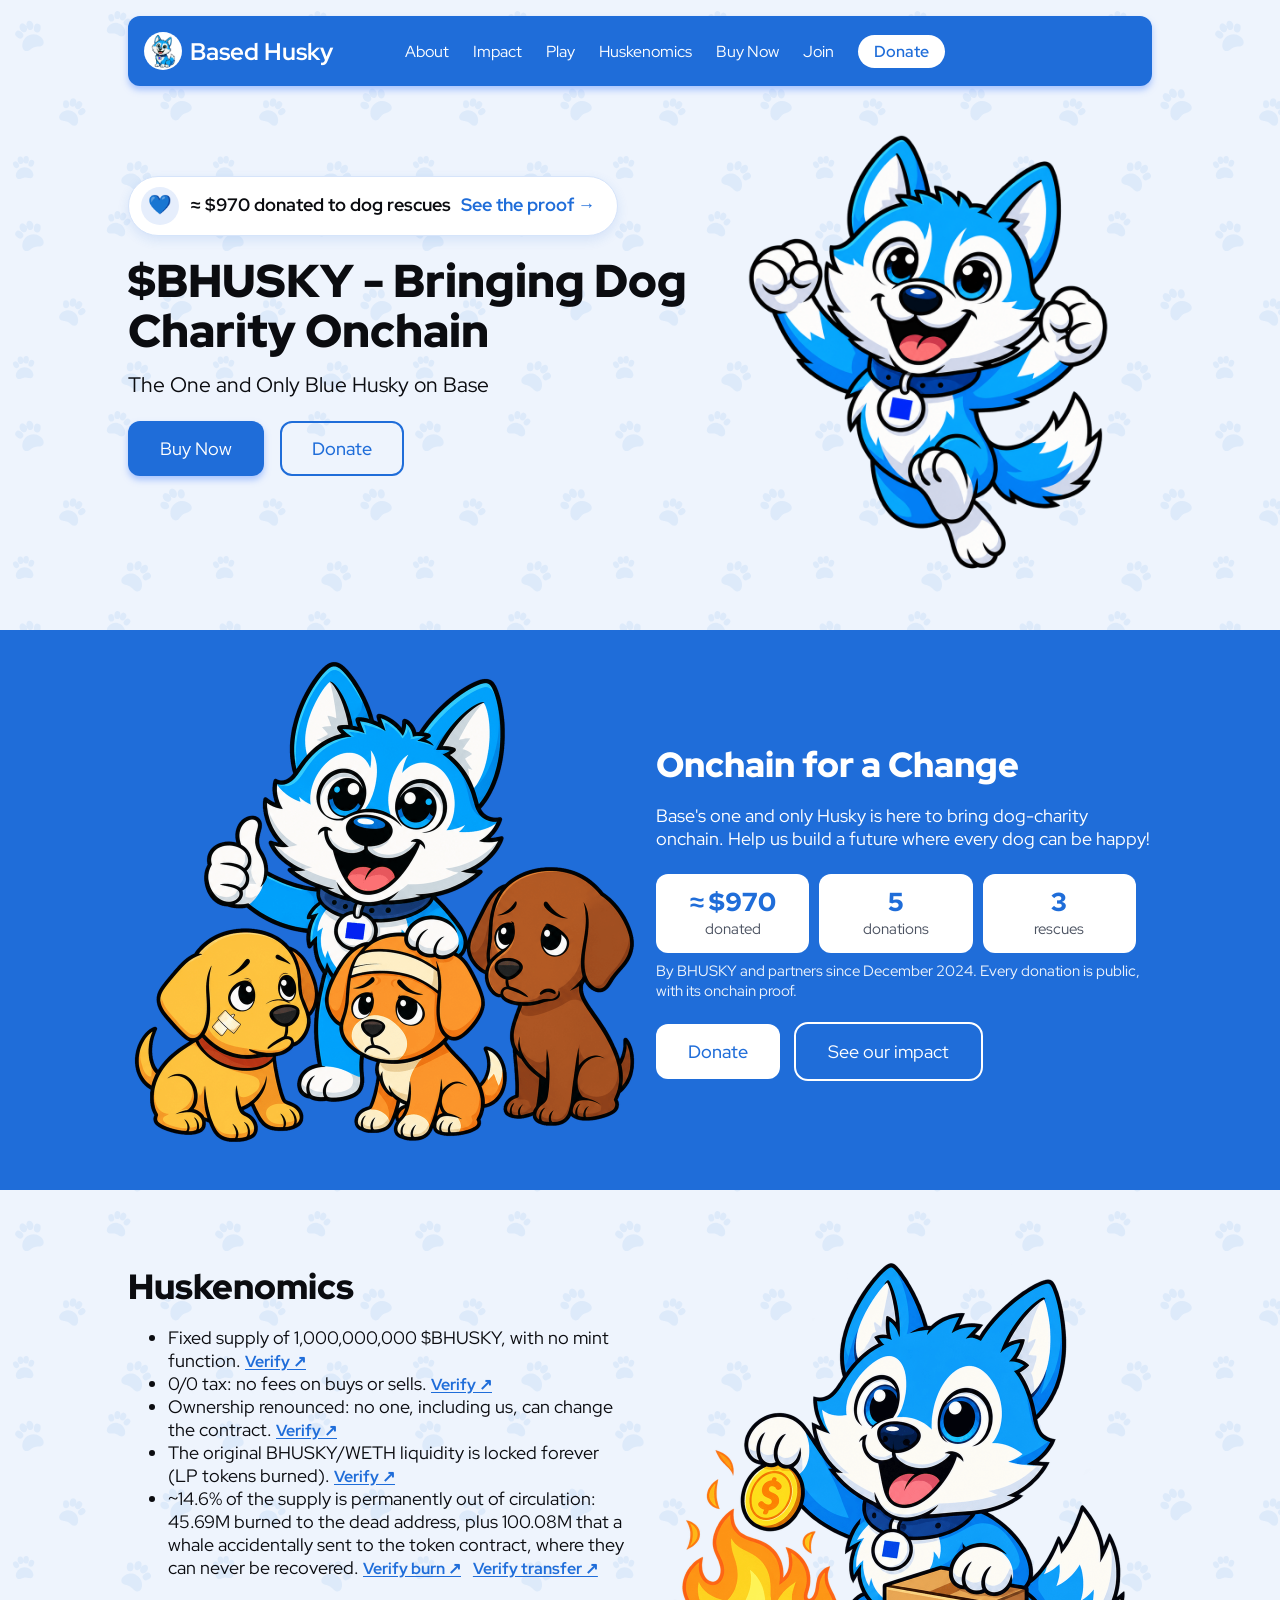
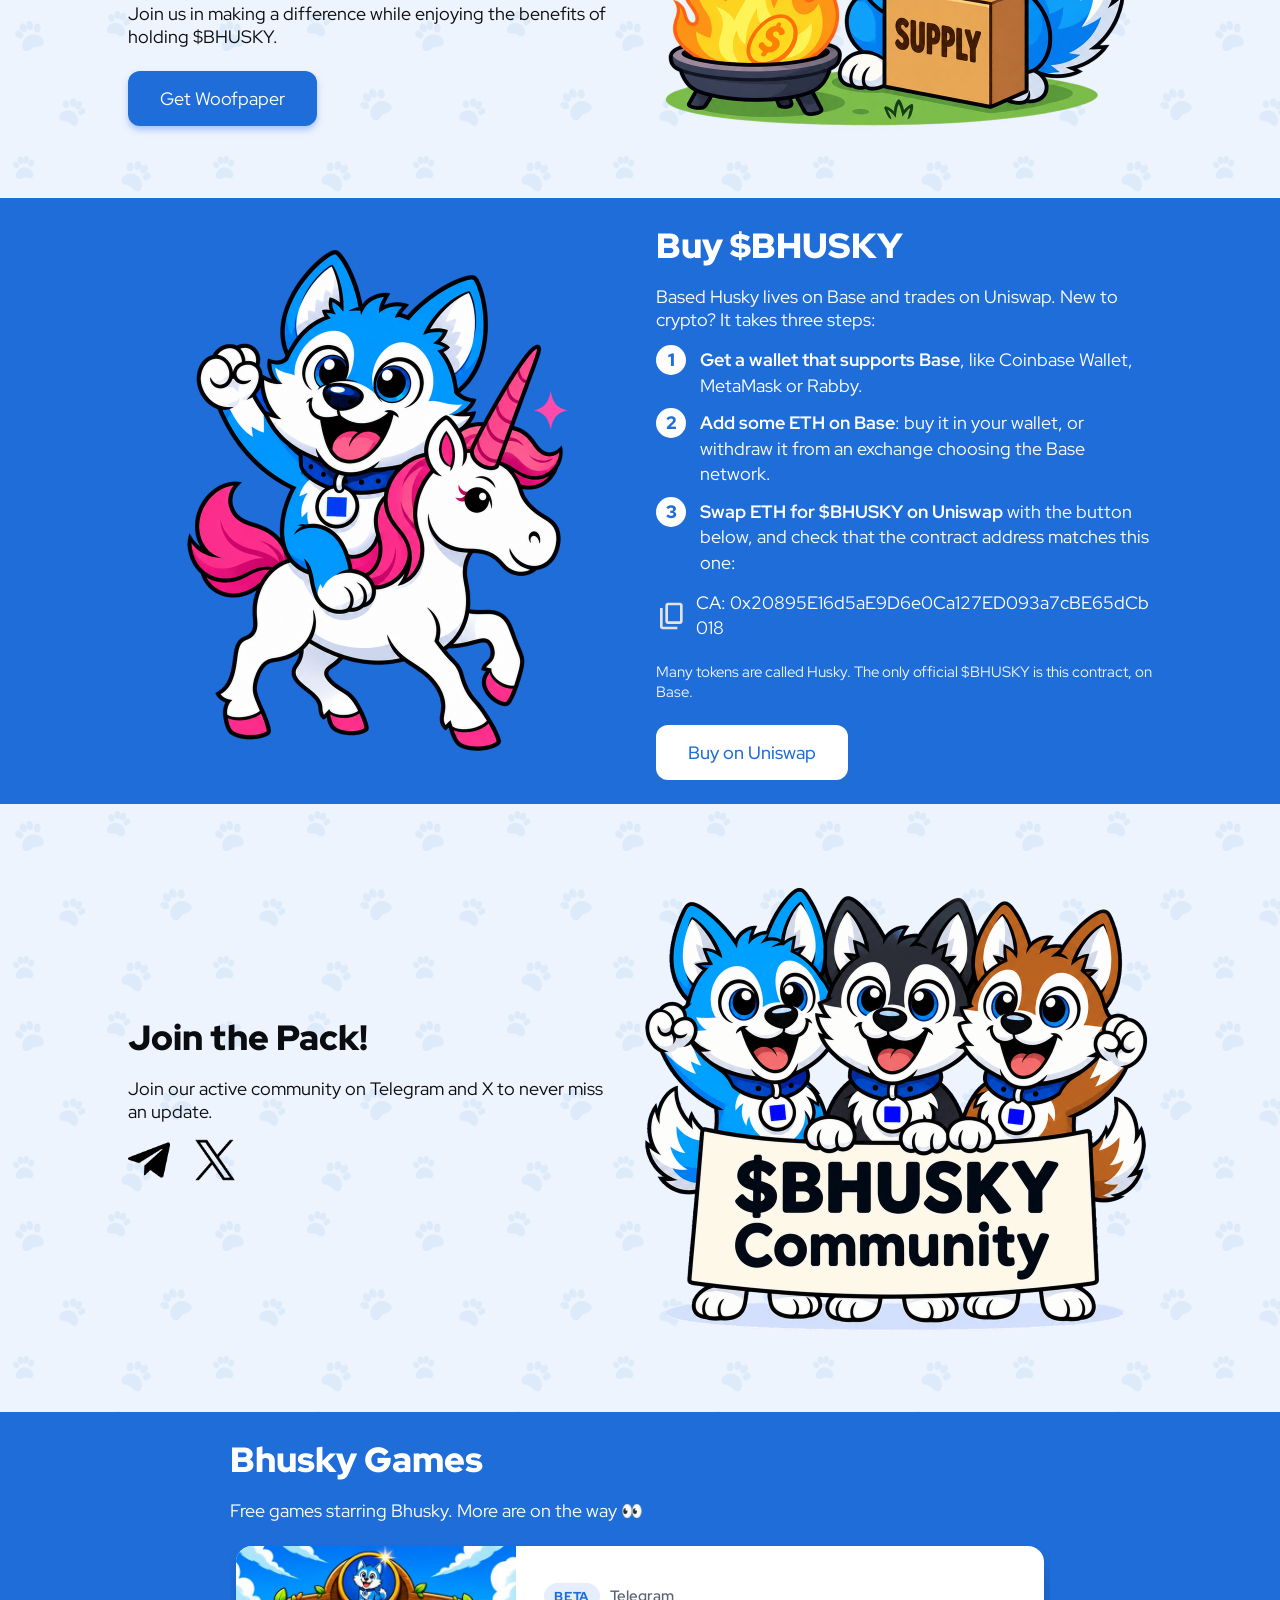
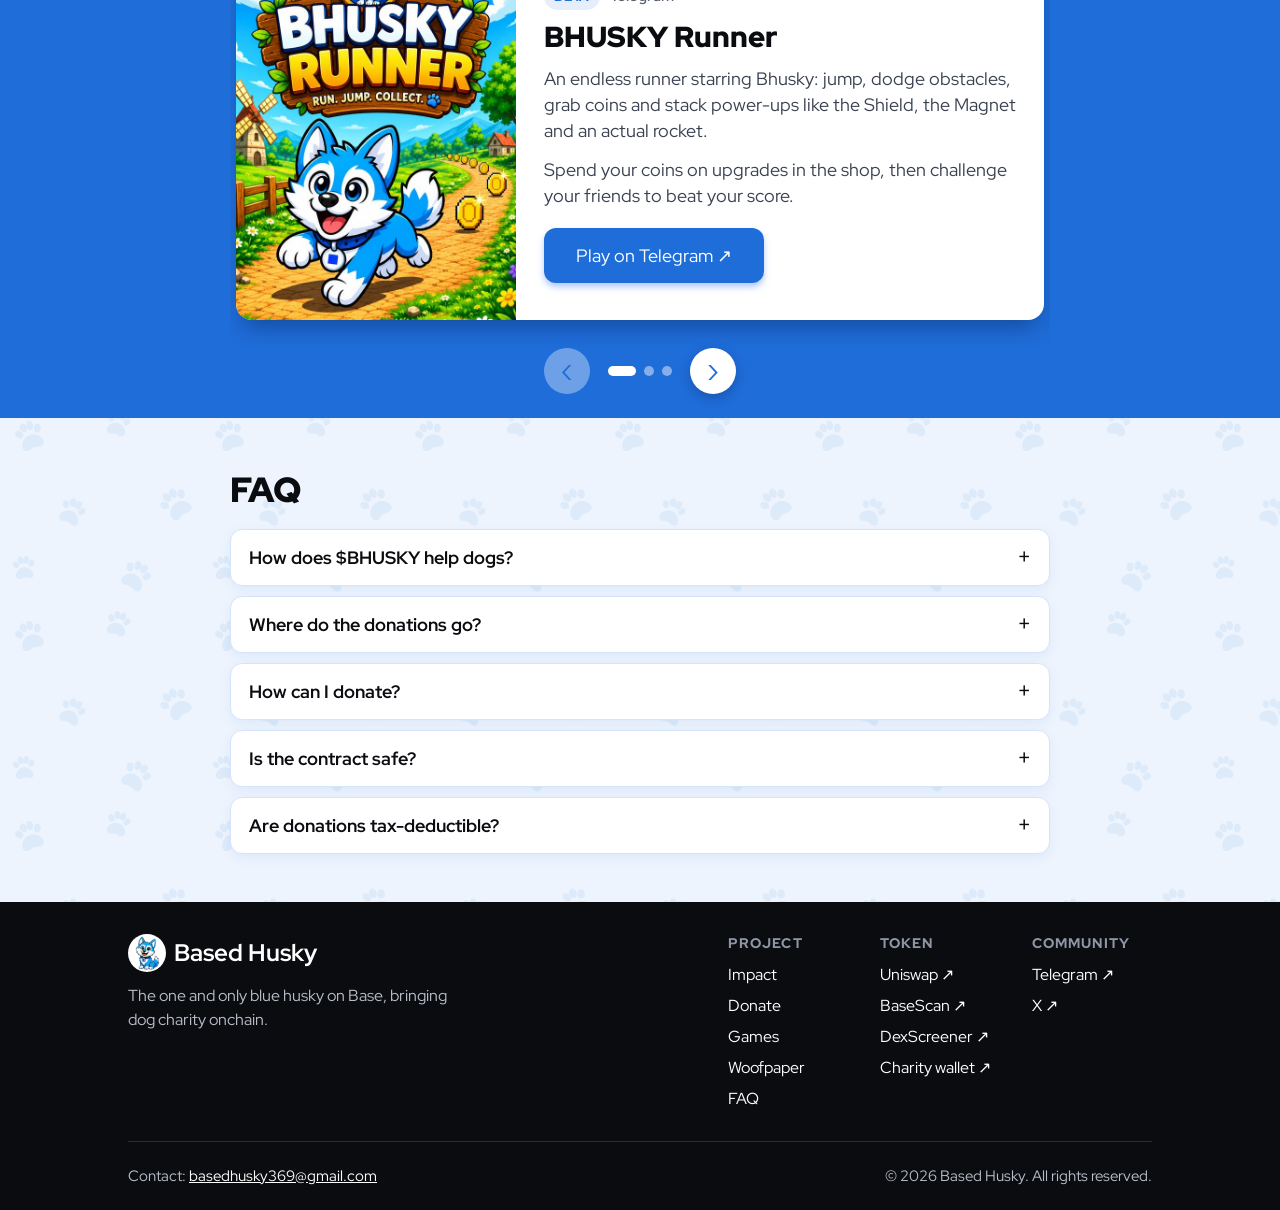
==== index.html @ 39505385 "Build: Shelter cover in 3:4, no gap under covers on phones Built from Based-Husky/bhusky-website#14." ====
<!DOCTYPE html><html lang="en"><head>
  <meta charset="utf-8">
  <title>Based Husky - $BHUSKY</title>
  <base href="/">
  <meta name="viewport" content="width=device-width, initial-scale=1">
  <meta name="description" content="The one and only blue husky on Base. $BHUSKY is a community token supporting dog rescues, with a public onchain charity wallet.">
  <meta property="og:type" content="website">
  <meta property="og:site_name" content="Based Husky">
  <meta property="og:url" content="https://bhusky.net/">
  <meta property="og:title" content="Based Husky ($BHUSKY): Bringing Dog Charity Onchain">
  <meta property="og:description" content="The one and only blue husky on Base. $BHUSKY is a community token supporting dog rescues, with a public onchain charity wallet.">
  <meta property="og:image" content="https://bhusky.net/og-image.png">
  <meta property="og:image:width" content="1200">
  <meta property="og:image:height" content="630">
  <meta property="og:image:alt" content="Bhusky, the blue husky mascot, next to the text: Based Husky, bringing dog charity onchain.">
  <meta name="twitter:card" content="summary_large_image">
  <meta name="twitter:site" content="@basedhusky">
  <meta name="twitter:title" content="Based Husky ($BHUSKY): Bringing Dog Charity Onchain">
  <meta name="twitter:description" content="The one and only blue husky on Base. $BHUSKY is a community token supporting dog rescues, with a public onchain charity wallet.">
  <meta name="twitter:image" content="https://bhusky.net/og-image.png">
  <meta name="twitter:image:alt" content="Bhusky, the blue husky mascot, next to the text: Based Husky, bringing dog charity onchain.">
  <link rel="icon" type="image/x-icon" href="favicon.ico">
  <link rel="preload" href="/fonts/RedHatDisplay-Variable.woff2" as="font" type="font/woff2" crossorigin="">
<style>*,*:before,*:after{box-sizing:border-box}*{margin:0}html{--color-primary:#1F6DD9;--color-background:#FFFFFF;--color-text:#0B0C10;--color-outline:#dddddd;--color-primary-text:#FFFFFF;--color-primary-shadow:#6f9dff8a;--color-background-shadow:#c0c0c08a;--color-primary-focused:#367bdb;--color-background-focused:rgb(217, 233, 255);--padding-side-border:8px;--padding-extralarge:32px;--padding-large:24px;--padding-medium:16px;--padding-small:8px;--font-family:"Red Hat Display", sans-serif;--font-size-title:1.5rem;--font-size-headline:2.2rem;--border-radius:12px}html{background-color:#eef4fd;background-image:url("data:image/svg+xml,%3Csvg xmlns='http://www.w3.org/2000/svg' width='200' height='200' viewBox='0 0 200 200'%3E%3Cdefs%3E%3Cg id='paw'%3E%3Cpath d='M0-1C-7-1-11 5-11 9c0 3.5 3 5 6 4 2-.6 3.5-1 5-1s3 .4 5 1c3 1 6-.5 6-4 0-4-4-10-11-10z'/%3E%3Cellipse cx='-9.6' cy='-5' rx='3.4' ry='4.4' transform='rotate(-28 -9.6 -5)'/%3E%3Cellipse cx='-3.5' cy='-10' rx='3.5' ry='4.7' transform='rotate(-8 -3.5 -10)'/%3E%3Cellipse cx='3.5' cy='-10' rx='3.5' ry='4.7' transform='rotate(8 3.5 -10)'/%3E%3Cellipse cx='9.6' cy='-5' rx='3.4' ry='4.4' transform='rotate(28 9.6 -5)'/%3E%3C/g%3E%3Cg id='bone'%3E%3Crect x='-11' y='-3.2' width='22' height='6.4' rx='3'/%3E%3Ccircle cx='-11.5' cy='-3.6' r='4'/%3E%3Ccircle cx='-11.5' cy='3.6' r='4'/%3E%3Ccircle cx='11.5' cy='-3.6' r='4'/%3E%3Ccircle cx='11.5' cy='3.6' r='4'/%3E%3C/g%3E%3Cg id='heart'%3E%3Cpath d='M0 9C-2 7-10 2-10-3.5-10-7.5-7-10-4.5-10-2-10-.5-8.5 0-7c.5-1.5 2-3 4.5-3 2.5 0 5.5 2.5 5.5 6.5C10 2 2 7 0 9z'/%3E%3C/g%3E%3C/defs%3E%3Cg fill='%231F6DD9' fill-opacity='0.08'%3E%3Cuse href='%23paw' transform='translate(30 36) rotate(-20) scale(1.0)'/%3E%3Cuse href='%23paw' transform='translate(118 24) rotate(15) scale(0.85)'/%3E%3Cuse href='%23paw' transform='translate(176 104) rotate(-35) scale(1.05)'/%3E%3Cuse href='%23paw' transform='translate(72 112) rotate(25) scale(0.9)'/%3E%3Cuse href='%23paw' transform='translate(24 168) rotate(-5) scale(0.8)'/%3E%3Cuse href='%23paw' transform='translate(136 176) rotate(30) scale(1.0)'/%3E%3C/g%3E%3C/svg%3E");background-size:200px 200px}@media only screen and (max-width:600px){html{--padding-side-border:16px}}@media only screen and (min-width:600px){html{--padding-side-border:16px}}@media only screen and (min-width:768px){html{--padding-side-border:32px}}@media only screen and (min-width:1100px){html{--padding-side-border:128px}}@media only screen and (min-width:1550px){html{--padding-side-border:256px}}@media only screen and (min-width:1750px){html{--padding-side-border:384px}}</style><link rel="stylesheet" href="styles-TEMP44OD.css" media="print" data-beasties-media="all"><noscript><link rel="stylesheet" href="styles-TEMP44OD.css"></noscript><style ng-app-id="ng">#app-container[_ngcontent-ng-c887200928]{padding:var(--padding-medium) 0 0 0;display:flex;flex-direction:column;gap:var(--padding-large);align-items:stretch}bhusky-header[_ngcontent-ng-c887200928]{position:sticky}.join-icon-link[_ngcontent-ng-c887200928]{filter:invert()}.button-bar[_ngcontent-ng-c887200928]{display:flex;gap:var(--padding-large);padding:var(--padding-medium);padding-left:0}.contract-address[_ngcontent-ng-c887200928]{display:flex;align-items:center;gap:8px;line-height:1.4;overflow-wrap:anywhere}.contract-address[_ngcontent-ng-c887200928]   a[role=button][_ngcontent-ng-c887200928]{flex:0 0 auto;display:inline-flex;border-radius:5px}.copy-btn[_ngcontent-ng-c887200928]{cursor:pointer;border-radius:5px;display:block}.copy-btn[_ngcontent-ng-c887200928]:hover{background-color:var(--color-primary-focused)}.verify[_ngcontent-ng-c887200928]{color:var(--color-primary);font-size:.9em;font-weight:700;white-space:nowrap;text-underline-offset:2px}.verify[_ngcontent-ng-c887200928] + .verify[_ngcontent-ng-c887200928]{margin-left:.75em}.verify[_ngcontent-ng-c887200928]:hover, .verify[_ngcontent-ng-c887200928]:focus{color:var(--color-primary-focused)}.impact-pill[_ngcontent-ng-c887200928]{display:inline-flex;align-items:center;gap:10px;margin-bottom:var(--padding-medium);padding:8px 16px 8px 10px;border-radius:999px;background-color:var(--color-background);border:1px solid #d6e4fa;box-shadow:0 4px 12px #1f6dd91f;color:var(--color-text);font-size:.95rem;line-height:1.3;text-decoration:none}.impact-pill-text[_ngcontent-ng-c887200928]{display:flex;flex-wrap:wrap;column-gap:8px}.impact-pill[_ngcontent-ng-c887200928]   strong[_ngcontent-ng-c887200928]{font-weight:700}.impact-pill-heart[_ngcontent-ng-c887200928]{flex:0 0 auto;display:inline-flex;align-items:center;justify-content:center;width:30px;height:30px;border-radius:50%;background-color:#e6eefc;font-size:15px}.impact-pill-more[_ngcontent-ng-c887200928]{color:var(--color-primary);font-weight:700;white-space:nowrap}.impact-pill[_ngcontent-ng-c887200928]:hover, .impact-pill[_ngcontent-ng-c887200928]:focus{border-color:var(--color-primary)}.impact-stats[_ngcontent-ng-c887200928]{list-style:none;padding:0;margin:var(--padding-large) 0 var(--padding-small);display:grid;grid-template-columns:repeat(3,1fr);gap:10px;max-width:480px}.impact-stats[_ngcontent-ng-c887200928]   li[_ngcontent-ng-c887200928]{background-color:var(--color-background);color:var(--color-text);border-radius:var(--border-radius);padding:14px 8px;text-align:center;display:flex;flex-direction:column;gap:2px}.impact-stats[_ngcontent-ng-c887200928]   strong[_ngcontent-ng-c887200928]{color:var(--color-primary);font-size:1.6rem;font-weight:900;line-height:1.1;white-space:nowrap}.impact-stats[_ngcontent-ng-c887200928]   span[_ngcontent-ng-c887200928]{font-size:.95rem;color:#4a5160}.impact-note[_ngcontent-ng-c887200928]{font-size:.95rem;opacity:.92}@media only screen and (min-width:993px){.hero-subtitle[_ngcontent-ng-c887200928]{font-size:1.3rem}.impact-pill[_ngcontent-ng-c887200928]{font-size:1.1rem;gap:12px;padding:10px 22px 10px 12px;margin-bottom:20px}.impact-pill-heart[_ngcontent-ng-c887200928]{width:38px;height:38px;font-size:19px}.impact-pill-text[_ngcontent-ng-c887200928]{column-gap:10px}}.buy-steps[_ngcontent-ng-c887200928]{list-style:none;counter-reset:step;padding:0;margin:var(--padding-medium) 0;display:flex;flex-direction:column;gap:12px}.buy-steps[_ngcontent-ng-c887200928]   li[_ngcontent-ng-c887200928]{counter-increment:step;position:relative;padding-left:44px;line-height:1.45}.buy-steps[_ngcontent-ng-c887200928]   li[_ngcontent-ng-c887200928]:before{content:counter(step);position:absolute;left:0;top:-2px;width:30px;height:30px;border-radius:50%;background-color:var(--color-primary-text);color:var(--color-primary);font-weight:900;display:flex;align-items:center;justify-content:center}.copy-status[_ngcontent-ng-c887200928]{min-height:1.4em;font-size:.95rem;font-weight:700}.buy-note[_ngcontent-ng-c887200928]{font-size:.95rem;opacity:.92}.faq-list[_ngcontent-ng-c887200928]{display:flex;flex-direction:column;gap:10px}.faq-item[_ngcontent-ng-c887200928]{background-color:var(--color-background);border:1px solid #d6e4fa;border-radius:var(--border-radius);box-shadow:0 4px 12px #1f6dd914}.faq-item[_ngcontent-ng-c887200928]   summary[_ngcontent-ng-c887200928]{cursor:pointer;list-style:none;padding:16px 52px 16px 18px;font-weight:700;position:relative}.faq-item[_ngcontent-ng-c887200928]   summary[_ngcontent-ng-c887200928]::-webkit-details-marker{display:none}.faq-item[_ngcontent-ng-c887200928]   summary[_ngcontent-ng-c887200928]:after{content:"+";position:absolute;right:18px;top:50%;transform:translateY(-50%);font-size:1.5rem;font-weight:400;line-height:1}.faq-item[open][_ngcontent-ng-c887200928]   summary[_ngcontent-ng-c887200928]:after{content:"\2212"}.faq-item[_ngcontent-ng-c887200928]   summary[_ngcontent-ng-c887200928]:hover, .faq-item[_ngcontent-ng-c887200928]   summary[_ngcontent-ng-c887200928]:focus-visible{background-color:var(--color-background-focused);border-radius:var(--border-radius)}.faq-item[_ngcontent-ng-c887200928]   p[_ngcontent-ng-c887200928]{padding:0 18px 18px;line-height:1.5;color:#3a4150}.faq-item[_ngcontent-ng-c887200928]   a[_ngcontent-ng-c887200928]{color:var(--color-primary);font-weight:700;text-underline-offset:2px}.game-carousel[_ngcontent-ng-c887200928]{margin:8px 0 0}.game-track[_ngcontent-ng-c887200928]{display:flex;overflow-x:auto;scroll-snap-type:x mandatory;scrollbar-width:none;overscroll-behavior-x:contain}.game-track[_ngcontent-ng-c887200928]::-webkit-scrollbar{display:none}.game-slide[_ngcontent-ng-c887200928]{flex:0 0 100%;scroll-snap-align:start;scroll-snap-stop:always;padding:16px 6px 28px;display:flex}.game-card[_ngcontent-ng-c887200928]{flex:1;display:grid;grid-template-columns:280px 1fr;background-color:var(--color-background);color:var(--color-text);border-radius:16px;overflow:hidden;box-shadow:0 14px 22px -8px #05143c66}.game-cover[_ngcontent-ng-c887200928]{display:block;width:100%;height:100%;aspect-ratio:3 / 4;object-fit:cover}.game-body[_ngcontent-ng-c887200928]{padding:var(--padding-large) 28px;display:flex;flex-direction:column;justify-content:center;gap:12px}.game-body[_ngcontent-ng-c887200928]   h2[_ngcontent-ng-c887200928]{font-size:1.8rem;font-weight:900;line-height:1.1}.game-body[_ngcontent-ng-c887200928]   p[_ngcontent-ng-c887200928]{line-height:1.5;color:#3a4150}.game-body[_ngcontent-ng-c887200928]   .game-meta[_ngcontent-ng-c887200928]{display:flex;align-items:center;gap:10px;font-size:.95rem;font-weight:600;color:#5b6372}.game-badge[_ngcontent-ng-c887200928]{background-color:#e6eefc;color:var(--color-primary);font-size:.8rem;font-weight:800;letter-spacing:.06em;text-transform:uppercase;padding:4px 10px;border-radius:999px}.game-badge-soon[_ngcontent-ng-c887200928]{background-color:#fff1c2;color:#7a5600}.game-actions[_ngcontent-ng-c887200928]{display:flex;flex-wrap:wrap;gap:12px;margin-top:6px}.game-btn[_ngcontent-ng-c887200928]{text-align:center;background-color:var(--color-primary);color:var(--color-primary-text);text-decoration:none;padding:var(--padding-medium) var(--padding-extralarge);border-radius:var(--border-radius);box-shadow:0 4px 6px var(--color-primary-shadow)}.game-btn[_ngcontent-ng-c887200928]:hover, .game-btn[_ngcontent-ng-c887200928]:focus{background-color:var(--color-primary-focused)}.game-btn-soon[_ngcontent-ng-c887200928], .game-btn-soon[_ngcontent-ng-c887200928]:hover{background-color:#e6eefc;color:var(--color-primary);box-shadow:none;font-weight:600;cursor:default}.game-controls[_ngcontent-ng-c887200928]{display:flex;align-items:center;justify-content:center;gap:18px}.game-arrow[_ngcontent-ng-c887200928]{width:46px;height:46px;border-radius:50%;border:none;background-color:var(--color-background);color:var(--color-primary);font-family:var(--font-family);font-size:30px;line-height:1;padding-bottom:4px;cursor:pointer;box-shadow:0 4px 12px #05143c40}.game-arrow[_ngcontent-ng-c887200928]:hover:not(:disabled), .game-arrow[_ngcontent-ng-c887200928]:focus-visible{background-color:var(--color-background-focused)}.game-arrow[_ngcontent-ng-c887200928]:disabled{opacity:.35;cursor:default;box-shadow:none}.game-dots[_ngcontent-ng-c887200928]{display:flex;gap:8px}.game-dot[_ngcontent-ng-c887200928]{width:10px;height:10px;padding:0;border:none;border-radius:999px;background-color:#ffffff73;cursor:pointer;transition:width .15s}.game-dot.active[_ngcontent-ng-c887200928]{width:28px;background-color:var(--color-primary-text)}@media only screen and (max-width:600px){.game-carousel[_ngcontent-ng-c887200928]{position:relative}.game-card[_ngcontent-ng-c887200928]{grid-template-columns:1fr;grid-template-rows:auto 1fr}.game-actions[_ngcontent-ng-c887200928]{margin-top:auto;padding-top:6px}.game-cover[_ngcontent-ng-c887200928]{height:auto}.game-body[_ngcontent-ng-c887200928]{padding:var(--padding-large) 20px;justify-content:flex-start}.game-actions[_ngcontent-ng-c887200928]   .game-btn[_ngcontent-ng-c887200928]{flex:1 1 100%}.game-arrow[_ngcontent-ng-c887200928]{position:absolute;z-index:2;top:calc(16px + (100vw - 2 * var(--padding-side-border) - 12px) * 2 / 3);transform:translateY(-50%);width:42px;height:42px;font-size:28px}.game-arrow-prev[_ngcontent-ng-c887200928]{left:14px}.game-arrow-next[_ngcontent-ng-c887200928]{right:14px}.game-arrow[_ngcontent-ng-c887200928]:disabled{display:none}}</style><style ng-app-id="ng">.main-header[_ngcontent-ng-c3281133192]{background-color:var(--color-primary);border-radius:var(--border-radius);padding:var(--padding-medium);box-shadow:0 4px 6px var(--color-primary-shadow);display:flex;justify-content:space-between;align-items:center;margin:0 var(--padding-side-border)}.header-nav[_ngcontent-ng-c3281133192]{display:flex;gap:var(--padding-large);align-items:center}.header-link[_ngcontent-ng-c3281133192]{color:var(--color-primary-text);font-family:var(--font-family);text-decoration:none;position:relative}.header-link[_ngcontent-ng-c3281133192]:after{content:"";position:absolute;bottom:0;left:0;width:100%;height:.1em;background-color:var(--color-primary-text);opacity:0;transition:opacity .1s,transform .1s}.header-link[_ngcontent-ng-c3281133192]:hover:after, .header-link[_ngcontent-ng-c3281133192]:focus:after{opacity:1;transform:translate3d(0,.2em,0)}.menu-hidden[_ngcontent-ng-c3281133192]{display:none!important}.header-sidebar[_ngcontent-ng-c3281133192]{min-width:200px;background-color:var(--color-background);position:fixed;right:0;bottom:0;top:0;box-shadow:-1px 4px 6px var(--color-background-shadow);padding:var(--padding-large);justify-content:space-between;display:flex;flex-direction:column}.sidebar-link[_ngcontent-ng-c3281133192]{color:var(--color-text);font-family:var(--font-family);text-decoration:none;position:relative;font-size:18px}.sidebar-link[_ngcontent-ng-c3281133192]:after{content:"";position:absolute;bottom:0;left:0;width:100%;height:.1em;background-color:var(--color-text);opacity:0;transition:opacity .1s,transform .1s}.sidebar-link[_ngcontent-ng-c3281133192]:hover:after, .sidebar-link[_ngcontent-ng-c3281133192]:focus:after{opacity:1;transform:translate3d(0,.2em,0)}.sidebar-nav[_ngcontent-ng-c3281133192]{padding:var(--padding-large);display:flex;flex-direction:column;gap:var(--padding-medium);align-items:flex-start}.sidebar-divider[_ngcontent-ng-c3281133192]{border-top:1px solid var(--color-outline);width:100%}.sidebar-icon-link[_ngcontent-ng-c3281133192]{filter:invert()}.sidebar-icon-nav[_ngcontent-ng-c3281133192]{display:flex;gap:var(--padding-large);padding:var(--padding-medium);justify-content:space-between}.burger-menu-btn[_ngcontent-ng-c3281133192]{cursor:pointer}.close-btn-container[_ngcontent-ng-c3281133192]{position:relative;padding:var(--padding-medium)}.close-btn[_ngcontent-ng-c3281133192]{cursor:pointer;position:absolute;right:0}.header-link-cta[_ngcontent-ng-c3281133192]{background-color:var(--color-primary-text);color:var(--color-primary);font-weight:600;padding:6px 16px;border-radius:999px}.header-link-cta[_ngcontent-ng-c3281133192]:after{display:none}.header-link-cta[_ngcontent-ng-c3281133192]:hover, .header-link-cta[_ngcontent-ng-c3281133192]:focus{background-color:var(--color-background-focused)}.sidebar-link-cta[_ngcontent-ng-c3281133192]{background-color:var(--color-primary);color:var(--color-primary-text);font-weight:600;padding:8px 20px;border-radius:999px}.sidebar-link-cta[_ngcontent-ng-c3281133192]:after{display:none}</style><style ng-app-id="ng">.section-text-content[_ngcontent-ng-c548207859]{font-family:var(--font-family);padding-top:var(--padding-large);width:100%}.section-text-content[_ngcontent-ng-c548207859]   h1[_ngcontent-ng-c548207859]{font-size:var(--font-size-headline);font-weight:900;margin-bottom:var(--padding-medium)}.section-text-content[_ngcontent-ng-c548207859]{font-size:1.1rem}.section-container[_ngcontent-ng-c548207859], .section-container-blue[_ngcontent-ng-c548207859]{display:flex;padding:var(--padding-large) var(--padding-side-border);gap:var(--padding-medium)}.section-container[_ngcontent-ng-c548207859]{color:var(--color-text)}.section-container-blue[_ngcontent-ng-c548207859]{flex-direction:row-reverse;color:var(--color-primary-text);background-color:var(--color-primary)}.section-image[_ngcontent-ng-c548207859]{width:100%;height:auto;max-width:512px}.button-divider[_ngcontent-ng-c548207859]{width:var(--padding-medium);height:var(--padding-medium);display:inline-block}@media only screen and (max-width:992px){.section-container[_ngcontent-ng-c548207859], .section-container-blue[_ngcontent-ng-c548207859]{flex-direction:column-reverse;align-items:center}.section-text-content[_ngcontent-ng-c548207859]{padding-top:0}}@media only screen and (min-width:993px){.section-container[_ngcontent-ng-c548207859], .section-container-blue[_ngcontent-ng-c548207859]{align-items:center}.section-text-content[_ngcontent-ng-c548207859]{padding-top:0}.section-hero[_ngcontent-ng-c548207859]   h1[_ngcontent-ng-c548207859]{font-size:clamp(2.6rem,3.6vw,3.6rem);line-height:1.08}}@media only screen and (min-width:993px){.section-hero[_ngcontent-ng-c548207859]   .section-image[_ngcontent-ng-c548207859]{max-width:448px}.section-hero[_ngcontent-ng-c548207859]   .section-text-content[_ngcontent-ng-c548207859]{padding-bottom:64px}}.section-centered[_ngcontent-ng-c548207859]   .section-text-content[_ngcontent-ng-c548207859]{max-width:820px;margin:0 auto}</style><style ng-app-id="ng">.bhusky-footer[_ngcontent-ng-c3798251033]{background-color:var(--color-text);color:var(--color-primary-text);padding:var(--padding-extralarge) var(--padding-side-border) var(--padding-large);font-family:var(--font-family);display:flex;flex-direction:column;gap:var(--padding-extralarge)}.footer-top[_ngcontent-ng-c3798251033]{display:flex;justify-content:space-between;gap:var(--padding-extralarge)}.footer-brand[_ngcontent-ng-c3798251033]{max-width:320px}.footer-tagline[_ngcontent-ng-c3798251033]{margin-top:12px;color:#b8bec9;line-height:1.5}.footer-cols[_ngcontent-ng-c3798251033]{display:grid;grid-template-columns:repeat(3,minmax(120px,auto));gap:var(--padding-extralarge)}.footer-col[_ngcontent-ng-c3798251033]{display:flex;flex-direction:column;gap:10px}.footer-col[_ngcontent-ng-c3798251033]   h2[_ngcontent-ng-c3798251033]{font-size:.85rem;font-weight:800;letter-spacing:.08em;text-transform:uppercase;color:#8f97a6;margin-bottom:2px}.footer-col[_ngcontent-ng-c3798251033]   a[_ngcontent-ng-c3798251033]{color:var(--color-primary-text);text-decoration:none}.footer-col[_ngcontent-ng-c3798251033]   a[_ngcontent-ng-c3798251033]:hover, .footer-col[_ngcontent-ng-c3798251033]   a[_ngcontent-ng-c3798251033]:focus{text-decoration:underline;text-underline-offset:3px}.footer-bottom[_ngcontent-ng-c3798251033]{display:flex;justify-content:space-between;gap:var(--padding-small) var(--padding-large);flex-wrap:wrap;padding-top:var(--padding-large);border-top:1px solid #2a2d36;color:#b8bec9;font-size:.95rem}.mail-link[_ngcontent-ng-c3798251033]{color:var(--color-primary-text);display:inline-block}@media only screen and (max-width:768px){.footer-top[_ngcontent-ng-c3798251033]{flex-direction:column}.footer-cols[_ngcontent-ng-c3798251033]{grid-template-columns:repeat(2,1fr);gap:var(--padding-large)}.footer-bottom[_ngcontent-ng-c3798251033]{flex-direction:column}}</style><style ng-app-id="ng">.logo-text[_ngcontent-ng-c3064136747]{font-family:var(--font-family);font-size:var(--font-size-title);font-weight:700}.white[_ngcontent-ng-c3064136747]{color:#fff}.blue[_ngcontent-ng-c3064136747]{color:var(--color-primary)}.logo-container[_ngcontent-ng-c3064136747]{display:flex;align-items:center;gap:var(--padding-small)}</style><style ng-app-id="ng">.bhusky-btn[_ngcontent-ng-c1289796476]{padding:var(--padding-medium) var(--padding-extralarge);border-radius:var(--border-radius);text-decoration:none;text-align:center;margin-top:0;display:inline-block}.btn-primary.btn-on-white[_ngcontent-ng-c1289796476]{background-color:var(--color-primary);color:var(--color-primary-text);box-shadow:0 4px 6px var(--color-primary-shadow)}.btn-primary.btn-on-white[_ngcontent-ng-c1289796476]:hover{background-color:var(--color-primary-focused)}.btn-primary.btn-on-blue[_ngcontent-ng-c1289796476]{background-color:var(--color-primary-text);color:var(--color-primary);font-weight:500}.btn-primary.btn-on-blue[_ngcontent-ng-c1289796476]:hover{background-color:var(--color-background-focused)}.btn-secondary.btn-on-white[_ngcontent-ng-c1289796476]{outline:2px solid var(--color-primary);outline-offset:-2px;color:var(--color-primary);font-weight:500}.btn-secondary.btn-on-white[_ngcontent-ng-c1289796476]:hover{background-color:var(--color-background-focused)}.btn-secondary.btn-on-blue[_ngcontent-ng-c1289796476]{outline:2px solid var(--color-primary-text);color:var(--color-primary-text)}.btn-secondary.btn-on-blue[_ngcontent-ng-c1289796476]:hover{background-color:var(--color-primary-focused)}@media only screen and (max-width:600px){.bhusky-btn[_ngcontent-ng-c1289796476]{align-self:stretch;display:block}}</style></head>

<body><!--nghm--><script type="text/javascript" id="ng-event-dispatch-contract">(()=>{function p(t,n,r,o,e,i,f,m){return{eventType:t,event:n,targetElement:r,eic:o,timeStamp:e,eia:i,eirp:f,eiack:m}}function u(t){let n=[],r=e=>{n.push(e)};return{c:t,q:n,et:[],etc:[],d:r,h:e=>{r(p(e.type,e,e.target,t,Date.now()))}}}function s(t,n,r){for(let o=0;o<n.length;o++){let e=n[o];(r?t.etc:t.et).push(e),t.c.addEventListener(e,t.h,r)}}function c(t,n,r,o,e=window){let i=u(t);e._ejsas||(e._ejsas={}),e._ejsas[n]=i,s(i,r),s(i,o,!0)}window.__jsaction_bootstrap=c;})();
</script><script>window.__jsaction_bootstrap(document.body,"ng",["click"],[]);</script>
  <app-root ng-version="22.2.6" _nghost-ng-c887200928="" ngh="9" ng-server-context="ssg"><div _ngcontent-ng-c887200928="" id="app-container"><bhusky-header _ngcontent-ng-c887200928="" _nghost-ng-c3281133192="" ngh="1"><header _ngcontent-ng-c3281133192="" class="main-header"><bhusky-logo _ngcontent-ng-c3281133192="" _nghost-ng-c3064136747="" ngh="0"><div _ngcontent-ng-c3064136747="" class="logo-container"><img _ngcontent-ng-c3064136747="" alt="Bhusky Logo" height="38" width="38" src="/logo-white.svg"><span _ngcontent-ng-c3064136747="" class="logo-text white">Based Husky</span></div></bhusky-logo><!----><nav _ngcontent-ng-c3281133192="" class="header-nav"><a _ngcontent-ng-c3281133192="" class="header-link" href="#about">About</a><a _ngcontent-ng-c3281133192="" class="header-link" href="/impact/">Impact</a><a _ngcontent-ng-c3281133192="" class="header-link" href="#play">Play</a><a _ngcontent-ng-c3281133192="" class="header-link" href="#huskenomics">Huskenomics</a><a _ngcontent-ng-c3281133192="" class="header-link" href="#buy-now">Buy Now</a><a _ngcontent-ng-c3281133192="" class="header-link" href="#join">Join</a><a _ngcontent-ng-c3281133192="" class="header-link header-link-cta" href="/donate/">Donate</a><!----></nav><nav _ngcontent-ng-c3281133192="" class="header-nav"><bhusky-icon-link _ngcontent-ng-c3281133192="" iconpath="/dex-screener.png" label="DexScreener" href="https://dexscreener.com/base/0x9d4021a55c70e47b048528a885750b9d14b26c8a" ngh="0"><a href="https://dexscreener.com/base/0x9d4021a55c70e47b048528a885750b9d14b26c8a" target="_blank" rel="noopener"><img src="/dex-screener.png" alt="DexScreener" height="24" width="24"></a></bhusky-icon-link><bhusky-icon-link _ngcontent-ng-c3281133192="" iconpath="/telegram.png" label="Telegram" href="https://t.me/bhuskybase" ngh="0"><a href="https://t.me/bhuskybase" target="_blank" rel="noopener"><img src="/telegram.png" alt="Telegram" height="24" width="24"></a></bhusky-icon-link><bhusky-icon-link _ngcontent-ng-c3281133192="" iconpath="/twitter.png" label="X" href="https://x.com/basedhusky" ngh="0"><a href="https://x.com/basedhusky" target="_blank" rel="noopener"><img src="/twitter.png" alt="X" height="24" width="24"></a></bhusky-icon-link></nav><!----><div _ngcontent-ng-c3281133192="" class="header-sidebar menu-hidden"><div _ngcontent-ng-c3281133192=""><div _ngcontent-ng-c3281133192="" class="close-btn-container"><a _ngcontent-ng-c3281133192="" role="button" tabindex="0" aria-label="Close menu" class="close-btn" jsaction="click:;"><img _ngcontent-ng-c3281133192="" src="/close.svg" alt="" height="32" width="32"></a></div><nav _ngcontent-ng-c3281133192="" class="sidebar-nav"><!----><a _ngcontent-ng-c3281133192="" class="sidebar-link" href="#about" jsaction="click:;">About</a><hr _ngcontent-ng-c3281133192="" class="sidebar-divider"><!----><a _ngcontent-ng-c3281133192="" class="sidebar-link" href="/impact/" jsaction="click:;">Impact</a><hr _ngcontent-ng-c3281133192="" class="sidebar-divider"><!----><a _ngcontent-ng-c3281133192="" class="sidebar-link" href="#play" jsaction="click:;">Play</a><hr _ngcontent-ng-c3281133192="" class="sidebar-divider"><!----><a _ngcontent-ng-c3281133192="" class="sidebar-link" href="#huskenomics" jsaction="click:;">Huskenomics</a><hr _ngcontent-ng-c3281133192="" class="sidebar-divider"><!----><a _ngcontent-ng-c3281133192="" class="sidebar-link" href="#buy-now" jsaction="click:;">Buy Now</a><hr _ngcontent-ng-c3281133192="" class="sidebar-divider"><!----><a _ngcontent-ng-c3281133192="" class="sidebar-link" href="#join" jsaction="click:;">Join</a><hr _ngcontent-ng-c3281133192="" class="sidebar-divider"><!----><a _ngcontent-ng-c3281133192="" class="sidebar-link sidebar-link-cta" href="/donate/" jsaction="click:;">Donate</a><!----></nav></div><div _ngcontent-ng-c3281133192=""><hr _ngcontent-ng-c3281133192="" class="sidebar-divider"><nav _ngcontent-ng-c3281133192="" class="sidebar-icon-nav"><bhusky-icon-link _ngcontent-ng-c3281133192="" iconpath="/dex-screener.png" label="DexScreener" href="https://dexscreener.com/base/0x9d4021a55c70e47b048528a885750b9d14b26c8a" class="sidebar-icon-link" ngh="0"><a href="https://dexscreener.com/base/0x9d4021a55c70e47b048528a885750b9d14b26c8a" target="_blank" rel="noopener"><img src="/dex-screener.png" alt="DexScreener" height="36" width="36"></a></bhusky-icon-link><bhusky-icon-link _ngcontent-ng-c3281133192="" iconpath="/telegram.png" label="Telegram" href="https://t.me/bhuskybase" class="sidebar-icon-link" ngh="0"><a href="https://t.me/bhuskybase" target="_blank" rel="noopener"><img src="/telegram.png" alt="Telegram" height="36" width="36"></a></bhusky-icon-link><bhusky-icon-link _ngcontent-ng-c3281133192="" iconpath="/twitter.png" label="X" href="https://x.com/basedhusky" class="sidebar-icon-link" ngh="0"><a href="https://x.com/basedhusky" target="_blank" rel="noopener"><img src="/twitter.png" alt="X" height="36" width="36"></a></bhusky-icon-link></nav></div></div></header></bhusky-header><bhusky-section _ngcontent-ng-c887200928="" title="$BHUSKY - Bringing Dog Charity Onchain" ctalink="#buy-now" ctatext="Buy Now" secondarybuttonlink="/donate/" secondarybuttontext="Donate" imageurl="/bhusky-hero.png" imagealt="Bhusky, the blue husky mascot, jumping with joy" _nghost-ng-c548207859="" ngh="2"><section _ngcontent-ng-c548207859="" class="section-container section-hero"><div _ngcontent-ng-c548207859="" class="section-text-content"><a _ngcontent-ng-c887200928="" sectionkicker="" href="/impact/" class="impact-pill" aria-label="≈ $970 donated to dog rescues. See the proof"><span _ngcontent-ng-c887200928="" aria-hidden="true" class="impact-pill-heart">💙</span><span _ngcontent-ng-c887200928="" class="impact-pill-text"><strong _ngcontent-ng-c887200928="">≈ $970 donated to dog rescues</strong><span _ngcontent-ng-c887200928="" class="impact-pill-more">See the proof&nbsp;→</span></span></a><h1 _ngcontent-ng-c548207859="">$BHUSKY - Bringing Dog Charity Onchain</h1><p _ngcontent-ng-c887200928="" class="hero-subtitle">The One and Only Blue Husky on Base</p><br _ngcontent-ng-c548207859=""><bhusky-button _ngcontent-ng-c548207859="" class="cta-btn" _nghost-ng-c1289796476="" ngh="0"><a _ngcontent-ng-c1289796476="" class="bhusky-btn btn-on-white btn-primary" href="#buy-now">Buy Now</a></bhusky-button><!----><div _ngcontent-ng-c548207859="" class="button-divider"></div><bhusky-button _ngcontent-ng-c548207859="" class="secondary-btn" _nghost-ng-c1289796476="" ngh="0"><a _ngcontent-ng-c1289796476="" class="bhusky-btn btn-on-white btn-secondary" href="/donate/">Donate</a></bhusky-button><!----></div><img _ngcontent-ng-c548207859="" class="section-image" src="/bhusky-hero.png" alt="Bhusky, the blue husky mascot, jumping with joy"><!----></section></bhusky-section><bhusky-section _ngcontent-ng-c887200928="" id="about" title="Onchain for a Change" ctalink="/donate/" ctatext="Donate" secondarybuttonlink="/impact/" secondarybuttontext="See our impact" imageurl="/bhusky-charity.png" imagealt="Bhusky giving a thumbs up next to three rescue puppies, one with a bandage" _nghost-ng-c548207859="" ngh="3"><section _ngcontent-ng-c548207859="" class="section-container-blue"><div _ngcontent-ng-c548207859="" class="section-text-content"><h1 _ngcontent-ng-c548207859="">Onchain for a Change</h1><p _ngcontent-ng-c887200928="">Base's one and only Husky is here to bring dog-charity onchain. Help us build a future where every dog can be happy!</p><ul _ngcontent-ng-c887200928="" aria-label="Our impact so far" class="impact-stats"><li _ngcontent-ng-c887200928=""><strong _ngcontent-ng-c887200928="">≈ $970</strong><span _ngcontent-ng-c887200928="">donated</span></li><li _ngcontent-ng-c887200928=""><strong _ngcontent-ng-c887200928="">5</strong><span _ngcontent-ng-c887200928="">donations</span></li><li _ngcontent-ng-c887200928=""><strong _ngcontent-ng-c887200928="">3</strong><span _ngcontent-ng-c887200928="">rescues</span></li></ul><p _ngcontent-ng-c887200928="" class="impact-note">By BHUSKY and partners since December 2024. Every donation is public, with its onchain proof.</p><br _ngcontent-ng-c548207859=""><bhusky-button _ngcontent-ng-c548207859="" class="cta-btn" _nghost-ng-c1289796476="" ngh="0"><a _ngcontent-ng-c1289796476="" class="bhusky-btn btn-on-blue btn-primary" href="/donate/">Donate</a></bhusky-button><!----><div _ngcontent-ng-c548207859="" class="button-divider"></div><bhusky-button _ngcontent-ng-c548207859="" class="secondary-btn" _nghost-ng-c1289796476="" ngh="0"><a _ngcontent-ng-c1289796476="" class="bhusky-btn btn-on-blue btn-secondary" href="/impact/">See our impact</a></bhusky-button><!----></div><img _ngcontent-ng-c548207859="" class="section-image" src="/bhusky-charity.png" alt="Bhusky giving a thumbs up next to three rescue puppies, one with a bandage"><!----></section></bhusky-section><bhusky-section _ngcontent-ng-c887200928="" id="huskenomics" title="Huskenomics" ctalink="/woofpaper.pdf" ctatext="Get Woofpaper" imageurl="/bhusky-burn.png" imagealt="Bhusky tossing a coin into a fire next to a box labeled Supply" _nghost-ng-c548207859="" ngh="4"><section _ngcontent-ng-c548207859="" class="section-container"><div _ngcontent-ng-c548207859="" class="section-text-content"><h1 _ngcontent-ng-c548207859="">Huskenomics</h1><ul _ngcontent-ng-c887200928=""><li _ngcontent-ng-c887200928="">Fixed supply of 1,000,000,000 $BHUSKY, with no mint function. <a _ngcontent-ng-c887200928="" href="https://basescan.org/token/0x20895E16d5aE9D6e0Ca127ED093a7cBE65dCb018" target="_blank" rel="noopener" class="verify">Verify&nbsp;↗</a></li><li _ngcontent-ng-c887200928="">0/0 tax: no fees on buys or sells. <a _ngcontent-ng-c887200928="" href="https://basescan.org/address/0x20895E16d5aE9D6e0Ca127ED093a7cBE65dCb018#code" target="_blank" rel="noopener" class="verify">Verify&nbsp;↗</a></li><li _ngcontent-ng-c887200928="">Ownership renounced: no one, including us, can change the contract. <a _ngcontent-ng-c887200928="" href="https://basescan.org/address/0x20895E16d5aE9D6e0Ca127ED093a7cBE65dCb018#readContract" target="_blank" rel="noopener" class="verify">Verify&nbsp;↗</a></li><li _ngcontent-ng-c887200928="">The original BHUSKY/WETH liquidity is locked forever (LP tokens burned). <a _ngcontent-ng-c887200928="" href="https://basescan.org/token/0x9d4021a55c70e47b048528a885750b9d14b26c8a#balances" target="_blank" rel="noopener" class="verify">Verify&nbsp;↗</a></li><li _ngcontent-ng-c887200928="">~14.6% of the supply is permanently out of circulation: 45.69M burned to the dead address, plus 100.08M that a whale accidentally sent to the token contract, where they can never be recovered. <a _ngcontent-ng-c887200928="" href="https://basescan.org/token/0x20895E16d5aE9D6e0Ca127ED093a7cBE65dCb018?a=0x000000000000000000000000000000000000dEaD" target="_blank" rel="noopener" class="verify">Verify burn&nbsp;↗</a><a _ngcontent-ng-c887200928="" href="https://basescan.org/tx/0x96cb8bc6a5d6f1f3b18a0785eec3eedaff45298027866b7901d9628387f4398d" target="_blank" rel="noopener" class="verify">Verify transfer&nbsp;↗</a></li></ul><br _ngcontent-ng-c887200928=""><p _ngcontent-ng-c887200928="">Join us in making a difference while enjoying the benefits of holding $BHUSKY.</p><br _ngcontent-ng-c548207859=""><bhusky-button _ngcontent-ng-c548207859="" class="cta-btn" _nghost-ng-c1289796476="" ngh="0"><a _ngcontent-ng-c1289796476="" class="bhusky-btn btn-on-white btn-primary" href="/woofpaper.pdf">Get Woofpaper</a></bhusky-button><!----><!----></div><img _ngcontent-ng-c548207859="" class="section-image" src="/bhusky-burn.png" alt="Bhusky tossing a coin into a fire next to a box labeled Supply"><!----></section></bhusky-section><bhusky-section _ngcontent-ng-c887200928="" id="buy-now" title="Buy $BHUSKY" ctalink="https://app.uniswap.org/swap?outputCurrency=0x20895E16d5aE9D6e0Ca127ED093a7cBE65dCb018&amp;chain=base" ctatext="Buy on Uniswap" imageurl="/bhusky-uni.png" imagealt="Bhusky riding a white unicorn" _nghost-ng-c548207859="" ngh="5"><section _ngcontent-ng-c548207859="" class="section-container-blue"><div _ngcontent-ng-c548207859="" class="section-text-content"><h1 _ngcontent-ng-c548207859="">Buy $BHUSKY</h1><p _ngcontent-ng-c887200928="">Based Husky lives on Base and trades on Uniswap. New to crypto? It takes three steps:</p><ol _ngcontent-ng-c887200928="" class="buy-steps"><li _ngcontent-ng-c887200928=""><strong _ngcontent-ng-c887200928="">Get a wallet that supports Base</strong>, like Coinbase Wallet, MetaMask or Rabby.</li><li _ngcontent-ng-c887200928=""><strong _ngcontent-ng-c887200928="">Add some ETH on Base</strong>: buy it in your wallet, or withdraw it from an exchange choosing the Base network.</li><li _ngcontent-ng-c887200928=""><strong _ngcontent-ng-c887200928="">Swap ETH for $BHUSKY on Uniswap</strong> with the button below, and check that the contract address matches this one:</li></ol><p _ngcontent-ng-c887200928="" class="contract-address"><a _ngcontent-ng-c887200928="" role="button" tabindex="0" aria-label="Copy contract address" jsaction="click:;"><img _ngcontent-ng-c887200928="" src="/copy.svg" alt="" height="32" width="32" class="copy-btn"></a> CA:&nbsp;0x20895E16d5aE9D6e0Ca127ED093a7cBE65dCb018 </p><p _ngcontent-ng-c887200928="" aria-live="polite" class="copy-status"><!--ngetn--></p><p _ngcontent-ng-c887200928="" class="buy-note">Many tokens are called Husky. The only official $BHUSKY is this contract, on Base.</p><br _ngcontent-ng-c548207859=""><bhusky-button _ngcontent-ng-c548207859="" class="cta-btn" _nghost-ng-c1289796476="" ngh="0"><a _ngcontent-ng-c1289796476="" class="bhusky-btn btn-on-blue btn-primary" href="https://app.uniswap.org/swap?outputCurrency=0x20895E16d5aE9D6e0Ca127ED093a7cBE65dCb018&amp;chain=base">Buy on Uniswap</a></bhusky-button><!----><!----></div><img _ngcontent-ng-c548207859="" class="section-image" src="/bhusky-uni.png" alt="Bhusky riding a white unicorn"><!----></section></bhusky-section><bhusky-section _ngcontent-ng-c887200928="" id="join" title="Join the Pack!" imageurl="/bhusky-community.png" imagealt="Bhusky and two husky friends holding a $BHUSKY Community banner" _nghost-ng-c548207859="" ngh="6"><section _ngcontent-ng-c548207859="" class="section-container"><div _ngcontent-ng-c548207859="" class="section-text-content"><h1 _ngcontent-ng-c548207859="">Join the Pack!</h1><p _ngcontent-ng-c887200928="">Join our active community on Telegram and X to never miss an update.</p><div _ngcontent-ng-c887200928="" class="button-bar"><bhusky-icon-link _ngcontent-ng-c887200928="" iconpath="/telegram.png" label="Telegram" href="https://t.me/bhuskybase" class="join-icon-link" ngh="0"><a href="https://t.me/bhuskybase" target="_blank" rel="noopener"><img src="/telegram.png" alt="Telegram" height="42" width="42"></a></bhusky-icon-link><bhusky-icon-link _ngcontent-ng-c887200928="" iconpath="/twitter.png" label="X" href="https://x.com/basedhusky" class="join-icon-link" ngh="0"><a href="https://x.com/basedhusky" target="_blank" rel="noopener"><img src="/twitter.png" alt="X" height="42" width="42"></a></bhusky-icon-link></div><!----><!----></div><img _ngcontent-ng-c548207859="" class="section-image" src="/bhusky-community.png" alt="Bhusky and two husky friends holding a $BHUSKY Community banner"><!----></section></bhusky-section><bhusky-section _ngcontent-ng-c887200928="" id="play" title="Bhusky Games" _nghost-ng-c548207859="" ngh="7"><section _ngcontent-ng-c548207859="" class="section-centered section-container-blue"><div _ngcontent-ng-c548207859="" class="section-text-content"><h1 _ngcontent-ng-c548207859="">Bhusky Games</h1><p _ngcontent-ng-c887200928="">Free games starring Bhusky. More are on the way 👀</p><div _ngcontent-ng-c887200928="" role="region" aria-roledescription="carousel" aria-label="Bhusky Games" class="game-carousel"><div _ngcontent-ng-c887200928="" class="game-track"><div _ngcontent-ng-c887200928="" role="group" aria-roledescription="slide" class="game-slide" aria-label="1 of 3: BHUSKY Runner"><article _ngcontent-ng-c887200928="" class="game-card"><img _ngcontent-ng-c887200928="" width="600" height="800" loading="lazy" class="game-cover" src="/bhusky-runner.jpg" alt="BHUSKY Runner cover: Bhusky running on a country path towards a trail of gold coins"><div _ngcontent-ng-c887200928="" class="game-body"><p _ngcontent-ng-c887200928="" class="game-meta"><span _ngcontent-ng-c887200928="" class="game-badge">Beta</span> Telegram</p><h2 _ngcontent-ng-c887200928="">BHUSKY Runner</h2><p _ngcontent-ng-c887200928="">An endless runner starring Bhusky: jump, dodge obstacles, grab coins and stack power-ups like the Shield, the Magnet and an actual rocket.</p><p _ngcontent-ng-c887200928="">Spend your coins on upgrades in the shop, then challenge your friends to beat your score.</p><!----><div _ngcontent-ng-c887200928="" class="game-actions"><a _ngcontent-ng-c887200928="" target="_blank" rel="noopener" class="game-btn" href="https://t.me/bhuskygames_bot/runner">Play on Telegram&nbsp;↗</a><!----><!----></div></div></article></div><div _ngcontent-ng-c887200928="" role="group" aria-roledescription="slide" class="game-slide" aria-label="2 of 3: Bhusky's Crypt"><article _ngcontent-ng-c887200928="" class="game-card"><img _ngcontent-ng-c887200928="" width="600" height="800" loading="lazy" class="game-cover" src="/bhusky-crypt.jpg" alt="Bhusky's Crypt cover: Bhusky with a backpack in a torch-lit dungeon, with a friendly skeleton, a bat, a ghost and a treasure chest"><div _ngcontent-ng-c887200928="" class="game-body"><p _ngcontent-ng-c887200928="" class="game-meta"><span _ngcontent-ng-c887200928="" class="game-badge">Beta</span> Telegram</p><h2 _ngcontent-ng-c887200928="">Bhusky's Crypt</h2><p _ngcontent-ng-c887200928="">A roguelike dungeon crawler: pick the Guardian or the Mystic, fight your way down the crypt, collect powers and face five bosses, including The Whale.</p><p _ngcontent-ng-c887200928="">Bank your gold in Bhusky's Stash for permanent upgrades, and take on the Daily Run: the same dungeon for everyone, every day.</p><!----><div _ngcontent-ng-c887200928="" class="game-actions"><a _ngcontent-ng-c887200928="" target="_blank" rel="noopener" class="game-btn" href="https://t.me/bhuskygames_bot/crypt">Play on Telegram&nbsp;↗</a><!----><!----></div></div></article></div><div _ngcontent-ng-c887200928="" role="group" aria-roledescription="slide" class="game-slide" aria-label="3 of 3: Bhusky's Shelter"><article _ngcontent-ng-c887200928="" class="game-card"><img _ngcontent-ng-c887200928="" width="600" height="800" loading="lazy" class="game-cover" src="/bhusky-shelter.jpg" alt="Bhusky's Shelter cover: Bhusky in front of a snowy wooden dog shelter, next to a full food bowl"><div _ngcontent-ng-c887200928="" class="game-body"><p _ngcontent-ng-c887200928="" class="game-meta"><span _ngcontent-ng-c887200928="" class="game-badge game-badge-soon">Coming soon</span> Telegram + web</p><h2 _ngcontent-ng-c887200928="">Bhusky's Shelter</h2><p _ngcontent-ng-c887200928="">Tap, build and adopt: grow a dog shelter into a sanctuary and find your dogs their forever homes.</p><p _ngcontent-ng-c887200928="">Daily quests, dog trivia, a secret word every week and 12 ranks to climb.</p><!----><div _ngcontent-ng-c887200928="" class="game-actions"><!----><span _ngcontent-ng-c887200928="" aria-disabled="true" class="game-btn game-btn-soon">Opens November 18</span><!----></div></div></article></div><!----></div><div _ngcontent-ng-c887200928="" class="game-controls"><button _ngcontent-ng-c887200928="" type="button" aria-label="Previous game" class="game-arrow game-arrow-prev" disabled="" jsaction="click:;">‹</button><div _ngcontent-ng-c887200928="" class="game-dots"><button _ngcontent-ng-c887200928="" type="button" class="active game-dot" aria-label="Show BHUSKY Runner" aria-current="true" jsaction="click:;"></button><button _ngcontent-ng-c887200928="" type="button" class="game-dot" aria-label="Show Bhusky's Crypt" jsaction="click:;"></button><button _ngcontent-ng-c887200928="" type="button" class="game-dot" aria-label="Show Bhusky's Shelter" jsaction="click:;"></button><!----></div><button _ngcontent-ng-c887200928="" type="button" aria-label="Next game" class="game-arrow game-arrow-next" jsaction="click:;">›</button></div><!----></div><!----><!----></div><!----></section></bhusky-section><bhusky-section _ngcontent-ng-c887200928="" id="faq" title="FAQ" _nghost-ng-c548207859="" ngh="8"><section _ngcontent-ng-c548207859="" class="section-centered section-container"><div _ngcontent-ng-c548207859="" class="section-text-content"><h1 _ngcontent-ng-c548207859="">FAQ</h1><div _ngcontent-ng-c887200928="" class="faq-list"><details _ngcontent-ng-c887200928="" class="faq-item"><summary _ngcontent-ng-c887200928="">How does $BHUSKY help dogs?</summary><p _ngcontent-ng-c887200928="">$BHUSKY is the token that brings our community together. There is no tax on trades, so buying or selling does not send money to the charity wallet: donations come from the community feeding the bowl, from our products and from the BHUSKY team. Every donation is public, with its onchain proof.</p></details><details _ngcontent-ng-c887200928="" class="faq-item"><summary _ngcontent-ng-c887200928="">Where do the donations go?</summary><p _ngcontent-ng-c887200928="">Into our <a _ngcontent-ng-c887200928="" href="https://basescan.org/address/0xBD425647480C10b476822318979785C800Aefe10" target="_blank" rel="noopener">charity wallet on Base</a>. Every time it reaches $200, we donate it to a dog rescue through Endaoment, rotating between five rescues. Each donation goes on our <a _ngcontent-ng-c887200928="" href="/impact/">Impact page</a> with its transaction.</p></details><details _ngcontent-ng-c887200928="" class="faq-item"><summary _ngcontent-ng-c887200928="">How can I donate?</summary><p _ngcontent-ng-c887200928="">On our <a _ngcontent-ng-c887200928="" href="/donate/">Donate page</a>: pay in USDC with Base Pay in a few seconds, or send USDC on Base from any wallet.</p></details><details _ngcontent-ng-c887200928="" class="faq-item"><summary _ngcontent-ng-c887200928="">Is the contract safe?</summary><p _ngcontent-ng-c887200928="">No one can promise that about any token, but you can check the facts yourself: no mint function, no tax, ownership renounced and the original liquidity locked forever. Each point in <a _ngcontent-ng-c887200928="" href="#huskenomics">Huskenomics</a> links to BaseScan. Only buy what you can afford to lose.</p></details><details _ngcontent-ng-c887200928="" class="faq-item"><summary _ngcontent-ng-c887200928="">Are donations tax-deductible?</summary><p _ngcontent-ng-c887200928="">No. The charity wallet is managed by the BHUSKY team, so donations to it are not tax-deductible.</p></details></div><!----><!----></div><!----></section></bhusky-section><bhusky-footer _ngcontent-ng-c887200928="" _nghost-ng-c3798251033="" ngh="0"><footer _ngcontent-ng-c3798251033="" class="bhusky-footer"><div _ngcontent-ng-c3798251033="" class="footer-top"><div _ngcontent-ng-c3798251033="" class="footer-brand"><bhusky-logo _ngcontent-ng-c3798251033="" _nghost-ng-c3064136747="" ngh="0"><div _ngcontent-ng-c3064136747="" class="logo-container"><img _ngcontent-ng-c3064136747="" alt="Bhusky Logo" height="38" width="38" src="/logo-white.svg"><span _ngcontent-ng-c3064136747="" class="logo-text white">Based Husky</span></div></bhusky-logo><p _ngcontent-ng-c3798251033="" class="footer-tagline">The one and only blue husky on Base, bringing dog charity onchain.</p></div><nav _ngcontent-ng-c3798251033="" aria-label="Footer" class="footer-cols"><div _ngcontent-ng-c3798251033="" class="footer-col"><h2 _ngcontent-ng-c3798251033="">Project</h2><a _ngcontent-ng-c3798251033="" href="/impact/">Impact</a><a _ngcontent-ng-c3798251033="" href="/donate/">Donate</a><a _ngcontent-ng-c3798251033="" href="#play">Games</a><a _ngcontent-ng-c3798251033="" href="/woofpaper.pdf">Woofpaper</a><a _ngcontent-ng-c3798251033="" href="#faq">FAQ</a></div><div _ngcontent-ng-c3798251033="" class="footer-col"><h2 _ngcontent-ng-c3798251033="">Token</h2><a _ngcontent-ng-c3798251033="" href="https://app.uniswap.org/swap?outputCurrency=0x20895E16d5aE9D6e0Ca127ED093a7cBE65dCb018&amp;chain=base" target="_blank" rel="noopener">Uniswap&nbsp;↗</a><a _ngcontent-ng-c3798251033="" href="https://basescan.org/token/0x20895E16d5aE9D6e0Ca127ED093a7cBE65dCb018" target="_blank" rel="noopener">BaseScan&nbsp;↗</a><a _ngcontent-ng-c3798251033="" href="https://dexscreener.com/base/0x9d4021a55c70e47b048528a885750b9d14b26c8a" target="_blank" rel="noopener">DexScreener&nbsp;↗</a><a _ngcontent-ng-c3798251033="" href="https://basescan.org/address/0xBD425647480C10b476822318979785C800Aefe10" target="_blank" rel="noopener">Charity wallet&nbsp;↗</a></div><div _ngcontent-ng-c3798251033="" class="footer-col"><h2 _ngcontent-ng-c3798251033="">Community</h2><a _ngcontent-ng-c3798251033="" href="https://t.me/bhuskybase" target="_blank" rel="noopener">Telegram&nbsp;↗</a><a _ngcontent-ng-c3798251033="" href="https://x.com/basedhusky" target="_blank" rel="noopener">X&nbsp;↗</a></div></nav></div><div _ngcontent-ng-c3798251033="" class="footer-bottom"><p _ngcontent-ng-c3798251033="">Contact: <a _ngcontent-ng-c3798251033="" href="mailto:basedhusky369@gmail.com" class="mail-link">basedhusky369@gmail.com</a></p><p _ngcontent-ng-c3798251033="">© 2026 Based Husky. All rights reserved.</p></div></footer></bhusky-footer></div><router-outlet _ngcontent-ng-c887200928=""></router-outlet><!----></app-root>
<script src="polyfills-5CFQRCPP.js" type="module"></script><script src="main-WYJIEPOO.js" type="module"></script>

<script id="ng-state" type="application/json">{"__nghData__":[{},{"t":{"3":"t0","4":"t1","12":"t3"},"c":{"3":[],"4":[{"i":"t1","r":2,"t":{"3":"t2"},"c":{"3":[{"i":"t2","r":1,"x":7}]}}],"12":[{"i":"t3","r":2,"t":{"0":"t4"},"c":{"0":[]}},{"i":"t3","r":3,"t":{"0":"t4"},"c":{"0":[{"i":"t4","r":1}]},"x":6}]}},{"n":{"3":"1fn","6":"1fn3"},"t":{"6":"t5","7":"t6","8":"t7"},"c":{"6":[{"i":"t5","r":2}],"7":[{"i":"t6","r":2}],"8":[{"i":"t7","r":1}]}},{"n":{"3":"1f","6":"1fn4"},"t":{"6":"t5","7":"t6","8":"t7"},"c":{"6":[{"i":"t5","r":2}],"7":[{"i":"t6","r":2}],"8":[{"i":"t7","r":1}]}},{"n":{"3":"1f","6":"1fn4"},"t":{"6":"t5","7":"t6","8":"t7"},"c":{"6":[{"i":"t5","r":2}],"7":[],"8":[{"i":"t7","r":1}]}},{"n":{"3":"1f","6":"1fn6"},"t":{"6":"t5","7":"t6","8":"t7"},"c":{"6":[{"i":"t5","r":2}],"7":[],"8":[{"i":"t7","r":1}]}},{"n":{"3":"1f","6":"1fn3"},"t":{"6":"t5","7":"t6","8":"t7"},"c":{"6":[],"7":[],"8":[{"i":"t7","r":1}]}},{"n":{"3":"1f","6":"1fn3"},"t":{"6":"t5","7":"t6","8":"t7"},"c":{"6":[],"7":[],"8":[]}},{"n":{"3":"1f","6":"1fn2"},"t":{"6":"t5","7":"t6","8":"t7"},"c":{"6":[],"7":[],"8":[]}},{"n":{"3":"2f3","11":"2f3n2","14":"13f3n","35":"34f3n","62":"61f3n","86":"85f3n","92":"91f3n","101":"100f3n"},"t":{"98":"t8","99":"t12"},"c":{"98":[{"i":"t8","r":1,"t":{"11":"t9","14":"t10","15":"t11"},"c":{"11":[{"i":"t9","r":1,"x":2}],"14":[{"i":"t10","r":1}],"15":[]},"x":2},{"i":"t8","r":1,"t":{"11":"t9","14":"t10","15":"t11"},"c":{"11":[{"i":"t9","r":1,"x":2}],"14":[],"15":[{"i":"t11","r":1}]}}],"99":[{"i":"t12","r":1,"t":{"5":"t13"},"c":{"5":[{"i":"t13","r":1,"x":3}]}}],"140":[]}}]}</script><script>document.querySelectorAll('link[data-beasties-media]').forEach(function(l){l.media=l.getAttribute('data-beasties-media');l.removeAttribute('data-beasties-media')})</script></body></html>
---- styles-TEMP44OD.css ----
@font-face{font-family:Red Hat Display;font-style:normal;font-weight:300 900;font-display:swap;src:url(/fonts/RedHatDisplay-Variable.woff2) format("woff2")}*,*:before,*:after{box-sizing:border-box}*{margin:0}html{--color-primary: #1F6DD9;--color-background: #FFFFFF;--color-text: #0B0C10;--color-outline: #dddddd;--color-primary-text: #FFFFFF;--color-primary-shadow: #6f9dff8a;--color-background-shadow: #c0c0c08a;--color-primary-focused: #367bdb;--color-background-focused: rgb(217, 233, 255);--padding-side-border: 8px;--padding-extralarge: 32px;--padding-large: 24px;--padding-medium: 16px;--padding-small: 8px;--font-family: "Red Hat Display", sans-serif;--font-size-title: 1.5rem;--font-size-headline: 2.2rem;--border-radius: 12px}html{background-color:#eef4fd;background-image:url("data:image/svg+xml,%3Csvg xmlns='http://www.w3.org/2000/svg' width='200' height='200' viewBox='0 0 200 200'%3E%3Cdefs%3E%3Cg id='paw'%3E%3Cpath d='M0-1C-7-1-11 5-11 9c0 3.5 3 5 6 4 2-.6 3.5-1 5-1s3 .4 5 1c3 1 6-.5 6-4 0-4-4-10-11-10z'/%3E%3Cellipse cx='-9.6' cy='-5' rx='3.4' ry='4.4' transform='rotate(-28 -9.6 -5)'/%3E%3Cellipse cx='-3.5' cy='-10' rx='3.5' ry='4.7' transform='rotate(-8 -3.5 -10)'/%3E%3Cellipse cx='3.5' cy='-10' rx='3.5' ry='4.7' transform='rotate(8 3.5 -10)'/%3E%3Cellipse cx='9.6' cy='-5' rx='3.4' ry='4.4' transform='rotate(28 9.6 -5)'/%3E%3C/g%3E%3Cg id='bone'%3E%3Crect x='-11' y='-3.2' width='22' height='6.4' rx='3'/%3E%3Ccircle cx='-11.5' cy='-3.6' r='4'/%3E%3Ccircle cx='-11.5' cy='3.6' r='4'/%3E%3Ccircle cx='11.5' cy='-3.6' r='4'/%3E%3Ccircle cx='11.5' cy='3.6' r='4'/%3E%3C/g%3E%3Cg id='heart'%3E%3Cpath d='M0 9C-2 7-10 2-10-3.5-10-7.5-7-10-4.5-10-2-10-.5-8.5 0-7c.5-1.5 2-3 4.5-3 2.5 0 5.5 2.5 5.5 6.5C10 2 2 7 0 9z'/%3E%3C/g%3E%3C/defs%3E%3Cg fill='%231F6DD9' fill-opacity='0.08'%3E%3Cuse href='%23paw' transform='translate(30 36) rotate(-20) scale(1.0)'/%3E%3Cuse href='%23paw' transform='translate(118 24) rotate(15) scale(0.85)'/%3E%3Cuse href='%23paw' transform='translate(176 104) rotate(-35) scale(1.05)'/%3E%3Cuse href='%23paw' transform='translate(72 112) rotate(25) scale(0.9)'/%3E%3Cuse href='%23paw' transform='translate(24 168) rotate(-5) scale(0.8)'/%3E%3Cuse href='%23paw' transform='translate(136 176) rotate(30) scale(1.0)'/%3E%3C/g%3E%3C/svg%3E");background-size:200px 200px}@media only screen and (max-width:600px){html{--padding-side-border: 16px}}@media only screen and (min-width:600px){html{--padding-side-border: 16px}}@media only screen and (min-width:768px){html{--padding-side-border: 32px}}@media only screen and (min-width:1100px){html{--padding-side-border: 128px}}@media only screen and (min-width:1550px){html{--padding-side-border: 256px}}@media only screen and (min-width:1750px){html{--padding-side-border: 384px}}
---- styles-TEMP44OD.css ----
@font-face{font-family:Red Hat Display;font-style:normal;font-weight:300 900;font-display:swap;src:url(/fonts/RedHatDisplay-Variable.woff2) format("woff2")}*,*:before,*:after{box-sizing:border-box}*{margin:0}html{--color-primary: #1F6DD9;--color-background: #FFFFFF;--color-text: #0B0C10;--color-outline: #dddddd;--color-primary-text: #FFFFFF;--color-primary-shadow: #6f9dff8a;--color-background-shadow: #c0c0c08a;--color-primary-focused: #367bdb;--color-background-focused: rgb(217, 233, 255);--padding-side-border: 8px;--padding-extralarge: 32px;--padding-large: 24px;--padding-medium: 16px;--padding-small: 8px;--font-family: "Red Hat Display", sans-serif;--font-size-title: 1.5rem;--font-size-headline: 2.2rem;--border-radius: 12px}html{background-color:#eef4fd;background-image:url("data:image/svg+xml,%3Csvg xmlns='http://www.w3.org/2000/svg' width='200' height='200' viewBox='0 0 200 200'%3E%3Cdefs%3E%3Cg id='paw'%3E%3Cpath d='M0-1C-7-1-11 5-11 9c0 3.5 3 5 6 4 2-.6 3.5-1 5-1s3 .4 5 1c3 1 6-.5 6-4 0-4-4-10-11-10z'/%3E%3Cellipse cx='-9.6' cy='-5' rx='3.4' ry='4.4' transform='rotate(-28 -9.6 -5)'/%3E%3Cellipse cx='-3.5' cy='-10' rx='3.5' ry='4.7' transform='rotate(-8 -3.5 -10)'/%3E%3Cellipse cx='3.5' cy='-10' rx='3.5' ry='4.7' transform='rotate(8 3.5 -10)'/%3E%3Cellipse cx='9.6' cy='-5' rx='3.4' ry='4.4' transform='rotate(28 9.6 -5)'/%3E%3C/g%3E%3Cg id='bone'%3E%3Crect x='-11' y='-3.2' width='22' height='6.4' rx='3'/%3E%3Ccircle cx='-11.5' cy='-3.6' r='4'/%3E%3Ccircle cx='-11.5' cy='3.6' r='4'/%3E%3Ccircle cx='11.5' cy='-3.6' r='4'/%3E%3Ccircle cx='11.5' cy='3.6' r='4'/%3E%3C/g%3E%3Cg id='heart'%3E%3Cpath d='M0 9C-2 7-10 2-10-3.5-10-7.5-7-10-4.5-10-2-10-.5-8.5 0-7c.5-1.5 2-3 4.5-3 2.5 0 5.5 2.5 5.5 6.5C10 2 2 7 0 9z'/%3E%3C/g%3E%3C/defs%3E%3Cg fill='%231F6DD9' fill-opacity='0.08'%3E%3Cuse href='%23paw' transform='translate(30 36) rotate(-20) scale(1.0)'/%3E%3Cuse href='%23paw' transform='translate(118 24) rotate(15) scale(0.85)'/%3E%3Cuse href='%23paw' transform='translate(176 104) rotate(-35) scale(1.05)'/%3E%3Cuse href='%23paw' transform='translate(72 112) rotate(25) scale(0.9)'/%3E%3Cuse href='%23paw' transform='translate(24 168) rotate(-5) scale(0.8)'/%3E%3Cuse href='%23paw' transform='translate(136 176) rotate(30) scale(1.0)'/%3E%3C/g%3E%3C/svg%3E");background-size:200px 200px}@media only screen and (max-width:600px){html{--padding-side-border: 16px}}@media only screen and (min-width:600px){html{--padding-side-border: 16px}}@media only screen and (min-width:768px){html{--padding-side-border: 32px}}@media only screen and (min-width:1100px){html{--padding-side-border: 128px}}@media only screen and (min-width:1550px){html{--padding-side-border: 256px}}@media only screen and (min-width:1750px){html{--padding-side-border: 384px}}
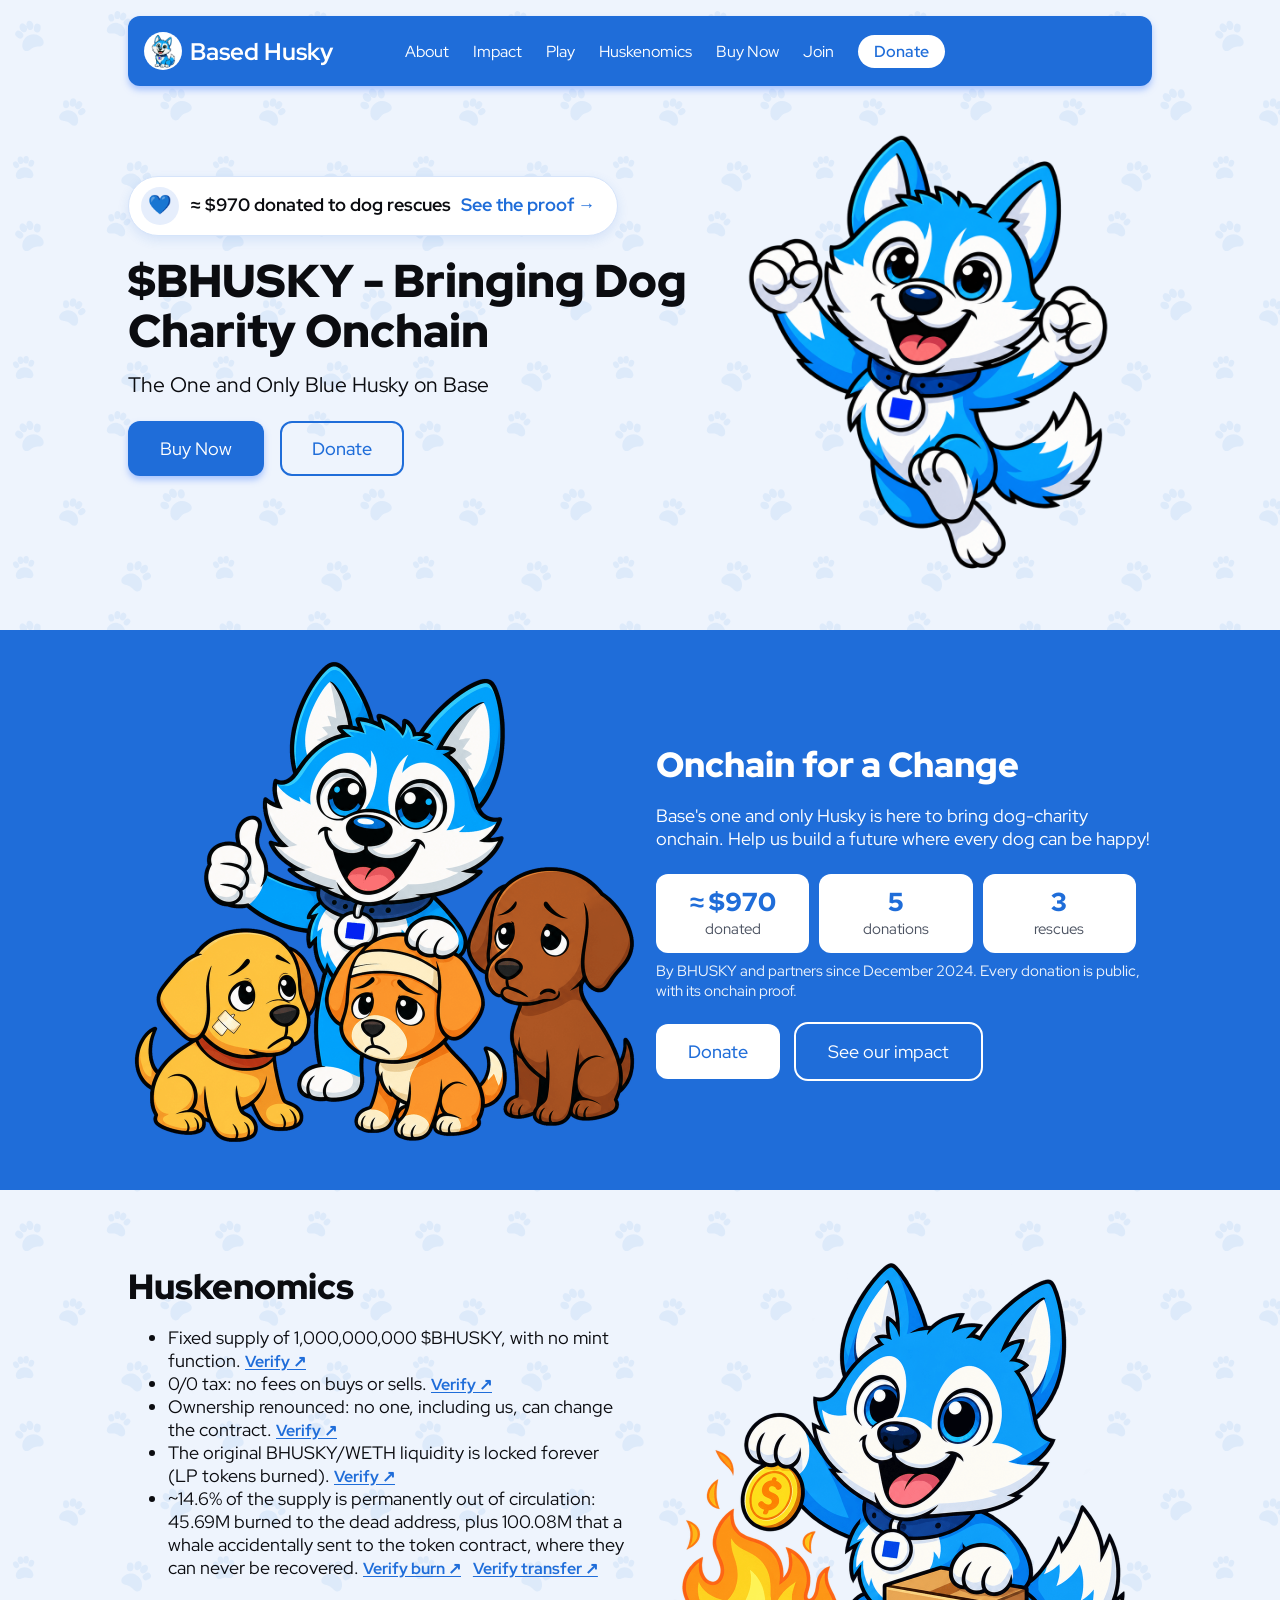
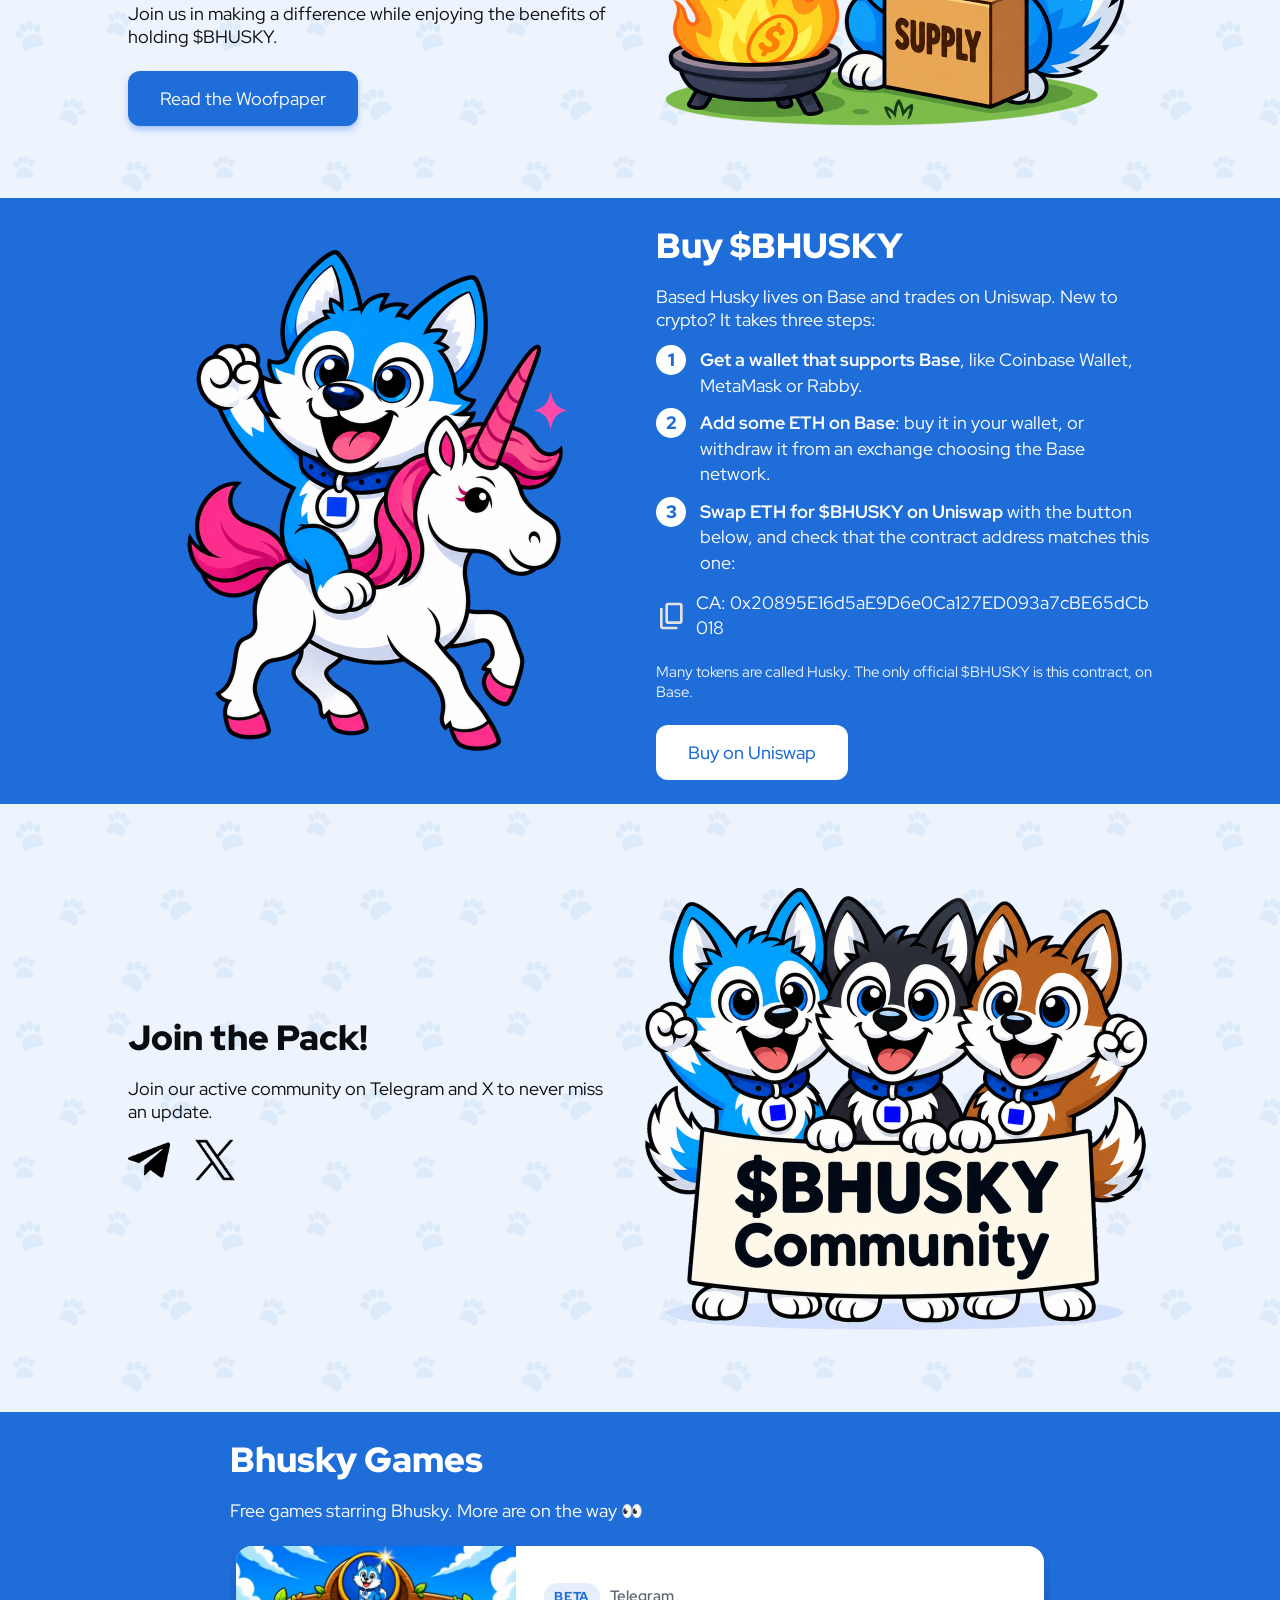
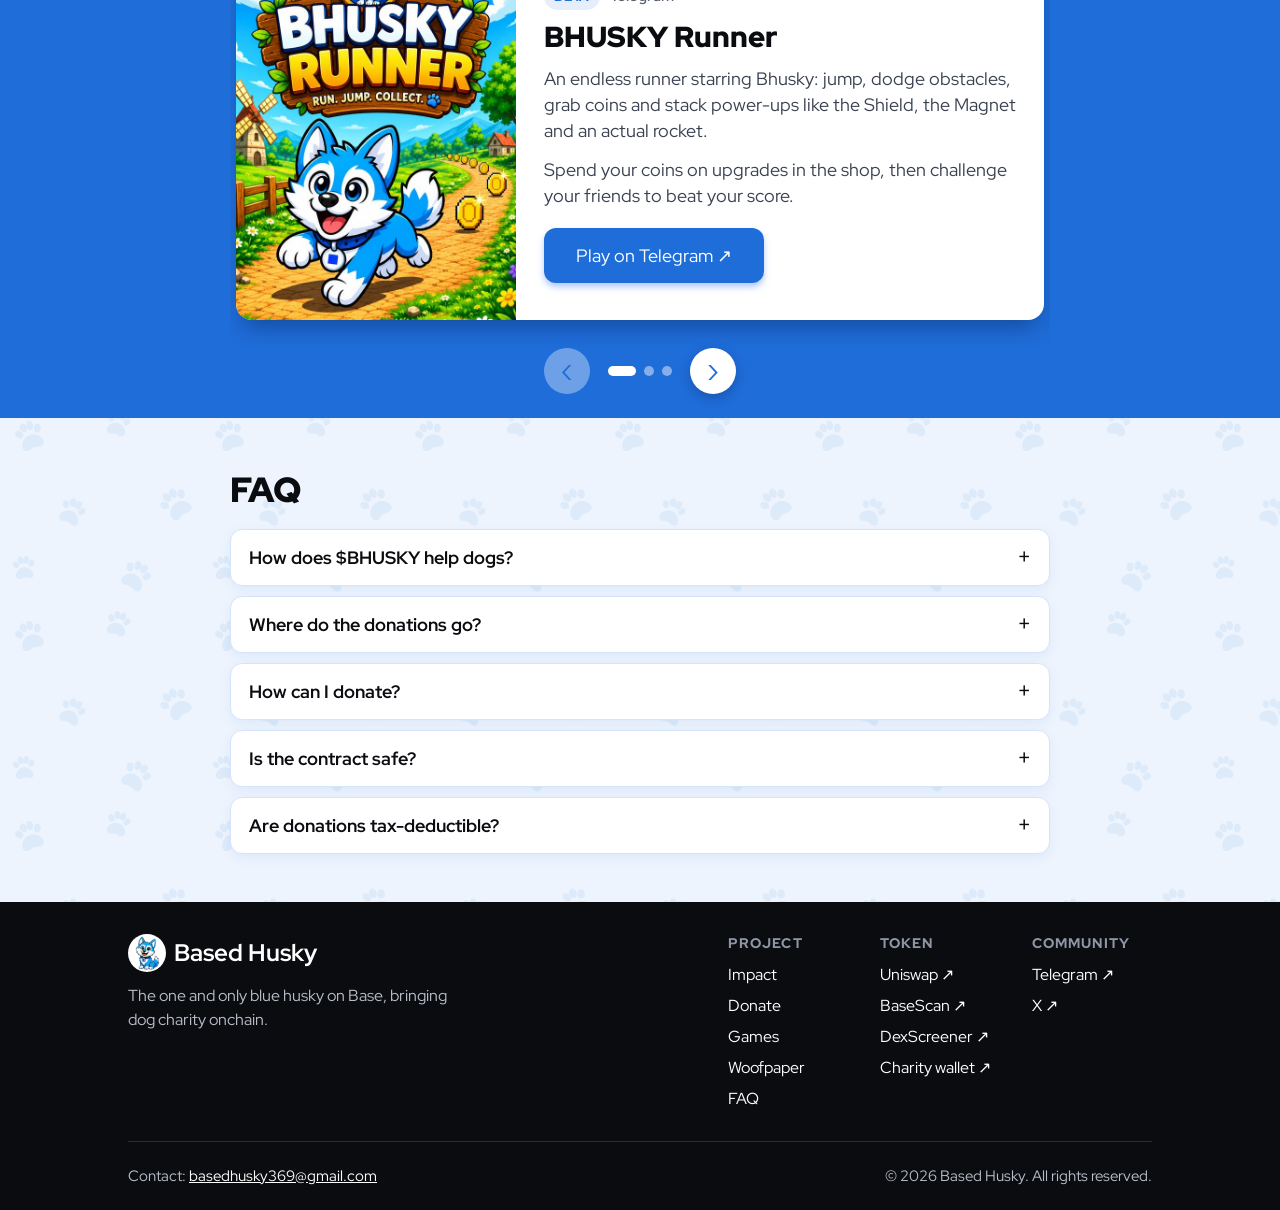
==== commit cf8d0a1f: "Build: Woofpaper v2 page and PDF Built from Based-Husky/bhusky-website#15. Keeps main-WYJIEPOO.js fo" ====
--- a/index.html
+++ b/index.html
@@ -21,11 +21,11 @@
   <meta name="twitter:image:alt" content="Bhusky, the blue husky mascot, next to the text: Based Husky, bringing dog charity onchain.">
   <link rel="icon" type="image/x-icon" href="favicon.ico">
   <link rel="preload" href="/fonts/RedHatDisplay-Variable.woff2" as="font" type="font/woff2" crossorigin="">
-<style>*,*:before,*:after{box-sizing:border-box}*{margin:0}html{--color-primary:#1F6DD9;--color-background:#FFFFFF;--color-text:#0B0C10;--color-outline:#dddddd;--color-primary-text:#FFFFFF;--color-primary-shadow:#6f9dff8a;--color-background-shadow:#c0c0c08a;--color-primary-focused:#367bdb;--color-background-focused:rgb(217, 233, 255);--padding-side-border:8px;--padding-extralarge:32px;--padding-large:24px;--padding-medium:16px;--padding-small:8px;--font-family:"Red Hat Display", sans-serif;--font-size-title:1.5rem;--font-size-headline:2.2rem;--border-radius:12px}html{background-color:#eef4fd;background-image:url("data:image/svg+xml,%3Csvg xmlns='http://www.w3.org/2000/svg' width='200' height='200' viewBox='0 0 200 200'%3E%3Cdefs%3E%3Cg id='paw'%3E%3Cpath d='M0-1C-7-1-11 5-11 9c0 3.5 3 5 6 4 2-.6 3.5-1 5-1s3 .4 5 1c3 1 6-.5 6-4 0-4-4-10-11-10z'/%3E%3Cellipse cx='-9.6' cy='-5' rx='3.4' ry='4.4' transform='rotate(-28 -9.6 -5)'/%3E%3Cellipse cx='-3.5' cy='-10' rx='3.5' ry='4.7' transform='rotate(-8 -3.5 -10)'/%3E%3Cellipse cx='3.5' cy='-10' rx='3.5' ry='4.7' transform='rotate(8 3.5 -10)'/%3E%3Cellipse cx='9.6' cy='-5' rx='3.4' ry='4.4' transform='rotate(28 9.6 -5)'/%3E%3C/g%3E%3Cg id='bone'%3E%3Crect x='-11' y='-3.2' width='22' height='6.4' rx='3'/%3E%3Ccircle cx='-11.5' cy='-3.6' r='4'/%3E%3Ccircle cx='-11.5' cy='3.6' r='4'/%3E%3Ccircle cx='11.5' cy='-3.6' r='4'/%3E%3Ccircle cx='11.5' cy='3.6' r='4'/%3E%3C/g%3E%3Cg id='heart'%3E%3Cpath d='M0 9C-2 7-10 2-10-3.5-10-7.5-7-10-4.5-10-2-10-.5-8.5 0-7c.5-1.5 2-3 4.5-3 2.5 0 5.5 2.5 5.5 6.5C10 2 2 7 0 9z'/%3E%3C/g%3E%3C/defs%3E%3Cg fill='%231F6DD9' fill-opacity='0.08'%3E%3Cuse href='%23paw' transform='translate(30 36) rotate(-20) scale(1.0)'/%3E%3Cuse href='%23paw' transform='translate(118 24) rotate(15) scale(0.85)'/%3E%3Cuse href='%23paw' transform='translate(176 104) rotate(-35) scale(1.05)'/%3E%3Cuse href='%23paw' transform='translate(72 112) rotate(25) scale(0.9)'/%3E%3Cuse href='%23paw' transform='translate(24 168) rotate(-5) scale(0.8)'/%3E%3Cuse href='%23paw' transform='translate(136 176) rotate(30) scale(1.0)'/%3E%3C/g%3E%3C/svg%3E");background-size:200px 200px}@media only screen and (max-width:600px){html{--padding-side-border:16px}}@media only screen and (min-width:600px){html{--padding-side-border:16px}}@media only screen and (min-width:768px){html{--padding-side-border:32px}}@media only screen and (min-width:1100px){html{--padding-side-border:128px}}@media only screen and (min-width:1550px){html{--padding-side-border:256px}}@media only screen and (min-width:1750px){html{--padding-side-border:384px}}</style><link rel="stylesheet" href="styles-TEMP44OD.css" media="print" data-beasties-media="all"><noscript><link rel="stylesheet" href="styles-TEMP44OD.css"></noscript><style ng-app-id="ng">#app-container[_ngcontent-ng-c887200928]{padding:var(--padding-medium) 0 0 0;display:flex;flex-direction:column;gap:var(--padding-large);align-items:stretch}bhusky-header[_ngcontent-ng-c887200928]{position:sticky}.join-icon-link[_ngcontent-ng-c887200928]{filter:invert()}.button-bar[_ngcontent-ng-c887200928]{display:flex;gap:var(--padding-large);padding:var(--padding-medium);padding-left:0}.contract-address[_ngcontent-ng-c887200928]{display:flex;align-items:center;gap:8px;line-height:1.4;overflow-wrap:anywhere}.contract-address[_ngcontent-ng-c887200928]   a[role=button][_ngcontent-ng-c887200928]{flex:0 0 auto;display:inline-flex;border-radius:5px}.copy-btn[_ngcontent-ng-c887200928]{cursor:pointer;border-radius:5px;display:block}.copy-btn[_ngcontent-ng-c887200928]:hover{background-color:var(--color-primary-focused)}.verify[_ngcontent-ng-c887200928]{color:var(--color-primary);font-size:.9em;font-weight:700;white-space:nowrap;text-underline-offset:2px}.verify[_ngcontent-ng-c887200928] + .verify[_ngcontent-ng-c887200928]{margin-left:.75em}.verify[_ngcontent-ng-c887200928]:hover, .verify[_ngcontent-ng-c887200928]:focus{color:var(--color-primary-focused)}.impact-pill[_ngcontent-ng-c887200928]{display:inline-flex;align-items:center;gap:10px;margin-bottom:var(--padding-medium);padding:8px 16px 8px 10px;border-radius:999px;background-color:var(--color-background);border:1px solid #d6e4fa;box-shadow:0 4px 12px #1f6dd91f;color:var(--color-text);font-size:.95rem;line-height:1.3;text-decoration:none}.impact-pill-text[_ngcontent-ng-c887200928]{display:flex;flex-wrap:wrap;column-gap:8px}.impact-pill[_ngcontent-ng-c887200928]   strong[_ngcontent-ng-c887200928]{font-weight:700}.impact-pill-heart[_ngcontent-ng-c887200928]{flex:0 0 auto;display:inline-flex;align-items:center;justify-content:center;width:30px;height:30px;border-radius:50%;background-color:#e6eefc;font-size:15px}.impact-pill-more[_ngcontent-ng-c887200928]{color:var(--color-primary);font-weight:700;white-space:nowrap}.impact-pill[_ngcontent-ng-c887200928]:hover, .impact-pill[_ngcontent-ng-c887200928]:focus{border-color:var(--color-primary)}.impact-stats[_ngcontent-ng-c887200928]{list-style:none;padding:0;margin:var(--padding-large) 0 var(--padding-small);display:grid;grid-template-columns:repeat(3,1fr);gap:10px;max-width:480px}.impact-stats[_ngcontent-ng-c887200928]   li[_ngcontent-ng-c887200928]{background-color:var(--color-background);color:var(--color-text);border-radius:var(--border-radius);padding:14px 8px;text-align:center;display:flex;flex-direction:column;gap:2px}.impact-stats[_ngcontent-ng-c887200928]   strong[_ngcontent-ng-c887200928]{color:var(--color-primary);font-size:1.6rem;font-weight:900;line-height:1.1;white-space:nowrap}.impact-stats[_ngcontent-ng-c887200928]   span[_ngcontent-ng-c887200928]{font-size:.95rem;color:#4a5160}.impact-note[_ngcontent-ng-c887200928]{font-size:.95rem;opacity:.92}@media only screen and (min-width:993px){.hero-subtitle[_ngcontent-ng-c887200928]{font-size:1.3rem}.impact-pill[_ngcontent-ng-c887200928]{font-size:1.1rem;gap:12px;padding:10px 22px 10px 12px;margin-bottom:20px}.impact-pill-heart[_ngcontent-ng-c887200928]{width:38px;height:38px;font-size:19px}.impact-pill-text[_ngcontent-ng-c887200928]{column-gap:10px}}.buy-steps[_ngcontent-ng-c887200928]{list-style:none;counter-reset:step;padding:0;margin:var(--padding-medium) 0;display:flex;flex-direction:column;gap:12px}.buy-steps[_ngcontent-ng-c887200928]   li[_ngcontent-ng-c887200928]{counter-increment:step;position:relative;padding-left:44px;line-height:1.45}.buy-steps[_ngcontent-ng-c887200928]   li[_ngcontent-ng-c887200928]:before{content:counter(step);position:absolute;left:0;top:-2px;width:30px;height:30px;border-radius:50%;background-color:var(--color-primary-text);color:var(--color-primary);font-weight:900;display:flex;align-items:center;justify-content:center}.copy-status[_ngcontent-ng-c887200928]{min-height:1.4em;font-size:.95rem;font-weight:700}.buy-note[_ngcontent-ng-c887200928]{font-size:.95rem;opacity:.92}.faq-list[_ngcontent-ng-c887200928]{display:flex;flex-direction:column;gap:10px}.faq-item[_ngcontent-ng-c887200928]{background-color:var(--color-background);border:1px solid #d6e4fa;border-radius:var(--border-radius);box-shadow:0 4px 12px #1f6dd914}.faq-item[_ngcontent-ng-c887200928]   summary[_ngcontent-ng-c887200928]{cursor:pointer;list-style:none;padding:16px 52px 16px 18px;font-weight:700;position:relative}.faq-item[_ngcontent-ng-c887200928]   summary[_ngcontent-ng-c887200928]::-webkit-details-marker{display:none}.faq-item[_ngcontent-ng-c887200928]   summary[_ngcontent-ng-c887200928]:after{content:"+";position:absolute;right:18px;top:50%;transform:translateY(-50%);font-size:1.5rem;font-weight:400;line-height:1}.faq-item[open][_ngcontent-ng-c887200928]   summary[_ngcontent-ng-c887200928]:after{content:"\2212"}.faq-item[_ngcontent-ng-c887200928]   summary[_ngcontent-ng-c887200928]:hover, .faq-item[_ngcontent-ng-c887200928]   summary[_ngcontent-ng-c887200928]:focus-visible{background-color:var(--color-background-focused);border-radius:var(--border-radius)}.faq-item[_ngcontent-ng-c887200928]   p[_ngcontent-ng-c887200928]{padding:0 18px 18px;line-height:1.5;color:#3a4150}.faq-item[_ngcontent-ng-c887200928]   a[_ngcontent-ng-c887200928]{color:var(--color-primary);font-weight:700;text-underline-offset:2px}.game-carousel[_ngcontent-ng-c887200928]{margin:8px 0 0}.game-track[_ngcontent-ng-c887200928]{display:flex;overflow-x:auto;scroll-snap-type:x mandatory;scrollbar-width:none;overscroll-behavior-x:contain}.game-track[_ngcontent-ng-c887200928]::-webkit-scrollbar{display:none}.game-slide[_ngcontent-ng-c887200928]{flex:0 0 100%;scroll-snap-align:start;scroll-snap-stop:always;padding:16px 6px 28px;display:flex}.game-card[_ngcontent-ng-c887200928]{flex:1;display:grid;grid-template-columns:280px 1fr;background-color:var(--color-background);color:var(--color-text);border-radius:16px;overflow:hidden;box-shadow:0 14px 22px -8px #05143c66}.game-cover[_ngcontent-ng-c887200928]{display:block;width:100%;height:100%;aspect-ratio:3 / 4;object-fit:cover}.game-body[_ngcontent-ng-c887200928]{padding:var(--padding-large) 28px;display:flex;flex-direction:column;justify-content:center;gap:12px}.game-body[_ngcontent-ng-c887200928]   h2[_ngcontent-ng-c887200928]{font-size:1.8rem;font-weight:900;line-height:1.1}.game-body[_ngcontent-ng-c887200928]   p[_ngcontent-ng-c887200928]{line-height:1.5;color:#3a4150}.game-body[_ngcontent-ng-c887200928]   .game-meta[_ngcontent-ng-c887200928]{display:flex;align-items:center;gap:10px;font-size:.95rem;font-weight:600;color:#5b6372}.game-badge[_ngcontent-ng-c887200928]{background-color:#e6eefc;color:var(--color-primary);font-size:.8rem;font-weight:800;letter-spacing:.06em;text-transform:uppercase;padding:4px 10px;border-radius:999px}.game-badge-soon[_ngcontent-ng-c887200928]{background-color:#fff1c2;color:#7a5600}.game-actions[_ngcontent-ng-c887200928]{display:flex;flex-wrap:wrap;gap:12px;margin-top:6px}.game-btn[_ngcontent-ng-c887200928]{text-align:center;background-color:var(--color-primary);color:var(--color-primary-text);text-decoration:none;padding:var(--padding-medium) var(--padding-extralarge);border-radius:var(--border-radius);box-shadow:0 4px 6px var(--color-primary-shadow)}.game-btn[_ngcontent-ng-c887200928]:hover, .game-btn[_ngcontent-ng-c887200928]:focus{background-color:var(--color-primary-focused)}.game-btn-soon[_ngcontent-ng-c887200928], .game-btn-soon[_ngcontent-ng-c887200928]:hover{background-color:#e6eefc;color:var(--color-primary);box-shadow:none;font-weight:600;cursor:default}.game-controls[_ngcontent-ng-c887200928]{display:flex;align-items:center;justify-content:center;gap:18px}.game-arrow[_ngcontent-ng-c887200928]{width:46px;height:46px;border-radius:50%;border:none;background-color:var(--color-background);color:var(--color-primary);font-family:var(--font-family);font-size:30px;line-height:1;padding-bottom:4px;cursor:pointer;box-shadow:0 4px 12px #05143c40}.game-arrow[_ngcontent-ng-c887200928]:hover:not(:disabled), .game-arrow[_ngcontent-ng-c887200928]:focus-visible{background-color:var(--color-background-focused)}.game-arrow[_ngcontent-ng-c887200928]:disabled{opacity:.35;cursor:default;box-shadow:none}.game-dots[_ngcontent-ng-c887200928]{display:flex;gap:8px}.game-dot[_ngcontent-ng-c887200928]{width:10px;height:10px;padding:0;border:none;border-radius:999px;background-color:#ffffff73;cursor:pointer;transition:width .15s}.game-dot.active[_ngcontent-ng-c887200928]{width:28px;background-color:var(--color-primary-text)}@media only screen and (max-width:600px){.game-carousel[_ngcontent-ng-c887200928]{position:relative}.game-card[_ngcontent-ng-c887200928]{grid-template-columns:1fr;grid-template-rows:auto 1fr}.game-actions[_ngcontent-ng-c887200928]{margin-top:auto;padding-top:6px}.game-cover[_ngcontent-ng-c887200928]{height:auto}.game-body[_ngcontent-ng-c887200928]{padding:var(--padding-large) 20px;justify-content:flex-start}.game-actions[_ngcontent-ng-c887200928]   .game-btn[_ngcontent-ng-c887200928]{flex:1 1 100%}.game-arrow[_ngcontent-ng-c887200928]{position:absolute;z-index:2;top:calc(16px + (100vw - 2 * var(--padding-side-border) - 12px) * 2 / 3);transform:translateY(-50%);width:42px;height:42px;font-size:28px}.game-arrow-prev[_ngcontent-ng-c887200928]{left:14px}.game-arrow-next[_ngcontent-ng-c887200928]{right:14px}.game-arrow[_ngcontent-ng-c887200928]:disabled{display:none}}</style><style ng-app-id="ng">.main-header[_ngcontent-ng-c3281133192]{background-color:var(--color-primary);border-radius:var(--border-radius);padding:var(--padding-medium);box-shadow:0 4px 6px var(--color-primary-shadow);display:flex;justify-content:space-between;align-items:center;margin:0 var(--padding-side-border)}.header-nav[_ngcontent-ng-c3281133192]{display:flex;gap:var(--padding-large);align-items:center}.header-link[_ngcontent-ng-c3281133192]{color:var(--color-primary-text);font-family:var(--font-family);text-decoration:none;position:relative}.header-link[_ngcontent-ng-c3281133192]:after{content:"";position:absolute;bottom:0;left:0;width:100%;height:.1em;background-color:var(--color-primary-text);opacity:0;transition:opacity .1s,transform .1s}.header-link[_ngcontent-ng-c3281133192]:hover:after, .header-link[_ngcontent-ng-c3281133192]:focus:after{opacity:1;transform:translate3d(0,.2em,0)}.menu-hidden[_ngcontent-ng-c3281133192]{display:none!important}.header-sidebar[_ngcontent-ng-c3281133192]{min-width:200px;background-color:var(--color-background);position:fixed;right:0;bottom:0;top:0;box-shadow:-1px 4px 6px var(--color-background-shadow);padding:var(--padding-large);justify-content:space-between;display:flex;flex-direction:column}.sidebar-link[_ngcontent-ng-c3281133192]{color:var(--color-text);font-family:var(--font-family);text-decoration:none;position:relative;font-size:18px}.sidebar-link[_ngcontent-ng-c3281133192]:after{content:"";position:absolute;bottom:0;left:0;width:100%;height:.1em;background-color:var(--color-text);opacity:0;transition:opacity .1s,transform .1s}.sidebar-link[_ngcontent-ng-c3281133192]:hover:after, .sidebar-link[_ngcontent-ng-c3281133192]:focus:after{opacity:1;transform:translate3d(0,.2em,0)}.sidebar-nav[_ngcontent-ng-c3281133192]{padding:var(--padding-large);display:flex;flex-direction:column;gap:var(--padding-medium);align-items:flex-start}.sidebar-divider[_ngcontent-ng-c3281133192]{border-top:1px solid var(--color-outline);width:100%}.sidebar-icon-link[_ngcontent-ng-c3281133192]{filter:invert()}.sidebar-icon-nav[_ngcontent-ng-c3281133192]{display:flex;gap:var(--padding-large);padding:var(--padding-medium);justify-content:space-between}.burger-menu-btn[_ngcontent-ng-c3281133192]{cursor:pointer}.close-btn-container[_ngcontent-ng-c3281133192]{position:relative;padding:var(--padding-medium)}.close-btn[_ngcontent-ng-c3281133192]{cursor:pointer;position:absolute;right:0}.header-link-cta[_ngcontent-ng-c3281133192]{background-color:var(--color-primary-text);color:var(--color-primary);font-weight:600;padding:6px 16px;border-radius:999px}.header-link-cta[_ngcontent-ng-c3281133192]:after{display:none}.header-link-cta[_ngcontent-ng-c3281133192]:hover, .header-link-cta[_ngcontent-ng-c3281133192]:focus{background-color:var(--color-background-focused)}.sidebar-link-cta[_ngcontent-ng-c3281133192]{background-color:var(--color-primary);color:var(--color-primary-text);font-weight:600;padding:8px 20px;border-radius:999px}.sidebar-link-cta[_ngcontent-ng-c3281133192]:after{display:none}</style><style ng-app-id="ng">.section-text-content[_ngcontent-ng-c548207859]{font-family:var(--font-family);padding-top:var(--padding-large);width:100%}.section-text-content[_ngcontent-ng-c548207859]   h1[_ngcontent-ng-c548207859]{font-size:var(--font-size-headline);font-weight:900;margin-bottom:var(--padding-medium)}.section-text-content[_ngcontent-ng-c548207859]{font-size:1.1rem}.section-container[_ngcontent-ng-c548207859], .section-container-blue[_ngcontent-ng-c548207859]{display:flex;padding:var(--padding-large) var(--padding-side-border);gap:var(--padding-medium)}.section-container[_ngcontent-ng-c548207859]{color:var(--color-text)}.section-container-blue[_ngcontent-ng-c548207859]{flex-direction:row-reverse;color:var(--color-primary-text);background-color:var(--color-primary)}.section-image[_ngcontent-ng-c548207859]{width:100%;height:auto;max-width:512px}.button-divider[_ngcontent-ng-c548207859]{width:var(--padding-medium);height:var(--padding-medium);display:inline-block}@media only screen and (max-width:992px){.section-container[_ngcontent-ng-c548207859], .section-container-blue[_ngcontent-ng-c548207859]{flex-direction:column-reverse;align-items:center}.section-text-content[_ngcontent-ng-c548207859]{padding-top:0}}@media only screen and (min-width:993px){.section-container[_ngcontent-ng-c548207859], .section-container-blue[_ngcontent-ng-c548207859]{align-items:center}.section-text-content[_ngcontent-ng-c548207859]{padding-top:0}.section-hero[_ngcontent-ng-c548207859]   h1[_ngcontent-ng-c548207859]{font-size:clamp(2.6rem,3.6vw,3.6rem);line-height:1.08}}@media only screen and (min-width:993px){.section-hero[_ngcontent-ng-c548207859]   .section-image[_ngcontent-ng-c548207859]{max-width:448px}.section-hero[_ngcontent-ng-c548207859]   .section-text-content[_ngcontent-ng-c548207859]{padding-bottom:64px}}.section-centered[_ngcontent-ng-c548207859]   .section-text-content[_ngcontent-ng-c548207859]{max-width:820px;margin:0 auto}</style><style ng-app-id="ng">.bhusky-footer[_ngcontent-ng-c3798251033]{background-color:var(--color-text);color:var(--color-primary-text);padding:var(--padding-extralarge) var(--padding-side-border) var(--padding-large);font-family:var(--font-family);display:flex;flex-direction:column;gap:var(--padding-extralarge)}.footer-top[_ngcontent-ng-c3798251033]{display:flex;justify-content:space-between;gap:var(--padding-extralarge)}.footer-brand[_ngcontent-ng-c3798251033]{max-width:320px}.footer-tagline[_ngcontent-ng-c3798251033]{margin-top:12px;color:#b8bec9;line-height:1.5}.footer-cols[_ngcontent-ng-c3798251033]{display:grid;grid-template-columns:repeat(3,minmax(120px,auto));gap:var(--padding-extralarge)}.footer-col[_ngcontent-ng-c3798251033]{display:flex;flex-direction:column;gap:10px}.footer-col[_ngcontent-ng-c3798251033]   h2[_ngcontent-ng-c3798251033]{font-size:.85rem;font-weight:800;letter-spacing:.08em;text-transform:uppercase;color:#8f97a6;margin-bottom:2px}.footer-col[_ngcontent-ng-c3798251033]   a[_ngcontent-ng-c3798251033]{color:var(--color-primary-text);text-decoration:none}.footer-col[_ngcontent-ng-c3798251033]   a[_ngcontent-ng-c3798251033]:hover, .footer-col[_ngcontent-ng-c3798251033]   a[_ngcontent-ng-c3798251033]:focus{text-decoration:underline;text-underline-offset:3px}.footer-bottom[_ngcontent-ng-c3798251033]{display:flex;justify-content:space-between;gap:var(--padding-small) var(--padding-large);flex-wrap:wrap;padding-top:var(--padding-large);border-top:1px solid #2a2d36;color:#b8bec9;font-size:.95rem}.mail-link[_ngcontent-ng-c3798251033]{color:var(--color-primary-text);display:inline-block}@media only screen and (max-width:768px){.footer-top[_ngcontent-ng-c3798251033]{flex-direction:column}.footer-cols[_ngcontent-ng-c3798251033]{grid-template-columns:repeat(2,1fr);gap:var(--padding-large)}.footer-bottom[_ngcontent-ng-c3798251033]{flex-direction:column}}</style><style ng-app-id="ng">.logo-text[_ngcontent-ng-c3064136747]{font-family:var(--font-family);font-size:var(--font-size-title);font-weight:700}.white[_ngcontent-ng-c3064136747]{color:#fff}.blue[_ngcontent-ng-c3064136747]{color:var(--color-primary)}.logo-container[_ngcontent-ng-c3064136747]{display:flex;align-items:center;gap:var(--padding-small)}</style><style ng-app-id="ng">.bhusky-btn[_ngcontent-ng-c1289796476]{padding:var(--padding-medium) var(--padding-extralarge);border-radius:var(--border-radius);text-decoration:none;text-align:center;margin-top:0;display:inline-block}.btn-primary.btn-on-white[_ngcontent-ng-c1289796476]{background-color:var(--color-primary);color:var(--color-primary-text);box-shadow:0 4px 6px var(--color-primary-shadow)}.btn-primary.btn-on-white[_ngcontent-ng-c1289796476]:hover{background-color:var(--color-primary-focused)}.btn-primary.btn-on-blue[_ngcontent-ng-c1289796476]{background-color:var(--color-primary-text);color:var(--color-primary);font-weight:500}.btn-primary.btn-on-blue[_ngcontent-ng-c1289796476]:hover{background-color:var(--color-background-focused)}.btn-secondary.btn-on-white[_ngcontent-ng-c1289796476]{outline:2px solid var(--color-primary);outline-offset:-2px;color:var(--color-primary);font-weight:500}.btn-secondary.btn-on-white[_ngcontent-ng-c1289796476]:hover{background-color:var(--color-background-focused)}.btn-secondary.btn-on-blue[_ngcontent-ng-c1289796476]{outline:2px solid var(--color-primary-text);color:var(--color-primary-text)}.btn-secondary.btn-on-blue[_ngcontent-ng-c1289796476]:hover{background-color:var(--color-primary-focused)}@media only screen and (max-width:600px){.bhusky-btn[_ngcontent-ng-c1289796476]{align-self:stretch;display:block}}</style></head>
+<style>*,*:before,*:after{box-sizing:border-box}*{margin:0}html{--color-primary:#1F6DD9;--color-background:#FFFFFF;--color-text:#0B0C10;--color-outline:#dddddd;--color-primary-text:#FFFFFF;--color-primary-shadow:#6f9dff8a;--color-background-shadow:#c0c0c08a;--color-primary-focused:#367bdb;--color-background-focused:rgb(217, 233, 255);--padding-side-border:8px;--padding-extralarge:32px;--padding-large:24px;--padding-medium:16px;--padding-small:8px;--font-family:"Red Hat Display", sans-serif;--font-size-title:1.5rem;--font-size-headline:2.2rem;--border-radius:12px}html{background-color:#eef4fd;background-image:url("data:image/svg+xml,%3Csvg xmlns='http://www.w3.org/2000/svg' width='200' height='200' viewBox='0 0 200 200'%3E%3Cdefs%3E%3Cg id='paw'%3E%3Cpath d='M0-1C-7-1-11 5-11 9c0 3.5 3 5 6 4 2-.6 3.5-1 5-1s3 .4 5 1c3 1 6-.5 6-4 0-4-4-10-11-10z'/%3E%3Cellipse cx='-9.6' cy='-5' rx='3.4' ry='4.4' transform='rotate(-28 -9.6 -5)'/%3E%3Cellipse cx='-3.5' cy='-10' rx='3.5' ry='4.7' transform='rotate(-8 -3.5 -10)'/%3E%3Cellipse cx='3.5' cy='-10' rx='3.5' ry='4.7' transform='rotate(8 3.5 -10)'/%3E%3Cellipse cx='9.6' cy='-5' rx='3.4' ry='4.4' transform='rotate(28 9.6 -5)'/%3E%3C/g%3E%3Cg id='bone'%3E%3Crect x='-11' y='-3.2' width='22' height='6.4' rx='3'/%3E%3Ccircle cx='-11.5' cy='-3.6' r='4'/%3E%3Ccircle cx='-11.5' cy='3.6' r='4'/%3E%3Ccircle cx='11.5' cy='-3.6' r='4'/%3E%3Ccircle cx='11.5' cy='3.6' r='4'/%3E%3C/g%3E%3Cg id='heart'%3E%3Cpath d='M0 9C-2 7-10 2-10-3.5-10-7.5-7-10-4.5-10-2-10-.5-8.5 0-7c.5-1.5 2-3 4.5-3 2.5 0 5.5 2.5 5.5 6.5C10 2 2 7 0 9z'/%3E%3C/g%3E%3C/defs%3E%3Cg fill='%231F6DD9' fill-opacity='0.08'%3E%3Cuse href='%23paw' transform='translate(30 36) rotate(-20) scale(1.0)'/%3E%3Cuse href='%23paw' transform='translate(118 24) rotate(15) scale(0.85)'/%3E%3Cuse href='%23paw' transform='translate(176 104) rotate(-35) scale(1.05)'/%3E%3Cuse href='%23paw' transform='translate(72 112) rotate(25) scale(0.9)'/%3E%3Cuse href='%23paw' transform='translate(24 168) rotate(-5) scale(0.8)'/%3E%3Cuse href='%23paw' transform='translate(136 176) rotate(30) scale(1.0)'/%3E%3C/g%3E%3C/svg%3E");background-size:200px 200px}@media only screen and (max-width:600px){html{--padding-side-border:16px}}@media only screen and (min-width:600px){html{--padding-side-border:16px}}@media only screen and (min-width:768px){html{--padding-side-border:32px}}@media only screen and (min-width:1100px){html{--padding-side-border:128px}}@media only screen and (min-width:1550px){html{--padding-side-border:256px}}@media only screen and (min-width:1750px){html{--padding-side-border:384px}}</style><link rel="stylesheet" href="styles-TEMP44OD.css" media="print" data-beasties-media="all"><noscript><link rel="stylesheet" href="styles-TEMP44OD.css"></noscript><style ng-app-id="ng">#app-container[_ngcontent-ng-c1287776972]{padding:var(--padding-medium) 0 0 0;display:flex;flex-direction:column;gap:var(--padding-large);align-items:stretch}bhusky-header[_ngcontent-ng-c1287776972]{position:sticky}.join-icon-link[_ngcontent-ng-c1287776972]{filter:invert()}.button-bar[_ngcontent-ng-c1287776972]{display:flex;gap:var(--padding-large);padding:var(--padding-medium);padding-left:0}.contract-address[_ngcontent-ng-c1287776972]{display:flex;align-items:center;gap:8px;line-height:1.4;overflow-wrap:anywhere}.contract-address[_ngcontent-ng-c1287776972]   a[role=button][_ngcontent-ng-c1287776972]{flex:0 0 auto;display:inline-flex;border-radius:5px}.copy-btn[_ngcontent-ng-c1287776972]{cursor:pointer;border-radius:5px;display:block}.copy-btn[_ngcontent-ng-c1287776972]:hover{background-color:var(--color-primary-focused)}.verify[_ngcontent-ng-c1287776972]{color:var(--color-primary);font-size:.9em;font-weight:700;white-space:nowrap;text-underline-offset:2px}.verify[_ngcontent-ng-c1287776972] + .verify[_ngcontent-ng-c1287776972]{margin-left:.75em}.verify[_ngcontent-ng-c1287776972]:hover, .verify[_ngcontent-ng-c1287776972]:focus{color:var(--color-primary-focused)}.impact-pill[_ngcontent-ng-c1287776972]{display:inline-flex;align-items:center;gap:10px;margin-bottom:var(--padding-medium);padding:8px 16px 8px 10px;border-radius:999px;background-color:var(--color-background);border:1px solid #d6e4fa;box-shadow:0 4px 12px #1f6dd91f;color:var(--color-text);font-size:.95rem;line-height:1.3;text-decoration:none}.impact-pill-text[_ngcontent-ng-c1287776972]{display:flex;flex-wrap:wrap;column-gap:8px}.impact-pill[_ngcontent-ng-c1287776972]   strong[_ngcontent-ng-c1287776972]{font-weight:700}.impact-pill-heart[_ngcontent-ng-c1287776972]{flex:0 0 auto;display:inline-flex;align-items:center;justify-content:center;width:30px;height:30px;border-radius:50%;background-color:#e6eefc;font-size:15px}.impact-pill-more[_ngcontent-ng-c1287776972]{color:var(--color-primary);font-weight:700;white-space:nowrap}.impact-pill[_ngcontent-ng-c1287776972]:hover, .impact-pill[_ngcontent-ng-c1287776972]:focus{border-color:var(--color-primary)}.impact-stats[_ngcontent-ng-c1287776972]{list-style:none;padding:0;margin:var(--padding-large) 0 var(--padding-small);display:grid;grid-template-columns:repeat(3,1fr);gap:10px;max-width:480px}.impact-stats[_ngcontent-ng-c1287776972]   li[_ngcontent-ng-c1287776972]{background-color:var(--color-background);color:var(--color-text);border-radius:var(--border-radius);padding:14px 8px;text-align:center;display:flex;flex-direction:column;gap:2px}.impact-stats[_ngcontent-ng-c1287776972]   strong[_ngcontent-ng-c1287776972]{color:var(--color-primary);font-size:1.6rem;font-weight:900;line-height:1.1;white-space:nowrap}.impact-stats[_ngcontent-ng-c1287776972]   span[_ngcontent-ng-c1287776972]{font-size:.95rem;color:#4a5160}.impact-note[_ngcontent-ng-c1287776972]{font-size:.95rem;opacity:.92}@media only screen and (min-width:993px){.hero-subtitle[_ngcontent-ng-c1287776972]{font-size:1.3rem}.impact-pill[_ngcontent-ng-c1287776972]{font-size:1.1rem;gap:12px;padding:10px 22px 10px 12px;margin-bottom:20px}.impact-pill-heart[_ngcontent-ng-c1287776972]{width:38px;height:38px;font-size:19px}.impact-pill-text[_ngcontent-ng-c1287776972]{column-gap:10px}}.buy-steps[_ngcontent-ng-c1287776972]{list-style:none;counter-reset:step;padding:0;margin:var(--padding-medium) 0;display:flex;flex-direction:column;gap:12px}.buy-steps[_ngcontent-ng-c1287776972]   li[_ngcontent-ng-c1287776972]{counter-increment:step;position:relative;padding-left:44px;line-height:1.45}.buy-steps[_ngcontent-ng-c1287776972]   li[_ngcontent-ng-c1287776972]:before{content:counter(step);position:absolute;left:0;top:-2px;width:30px;height:30px;border-radius:50%;background-color:var(--color-primary-text);color:var(--color-primary);font-weight:900;display:flex;align-items:center;justify-content:center}.copy-status[_ngcontent-ng-c1287776972]{min-height:1.4em;font-size:.95rem;font-weight:700}.buy-note[_ngcontent-ng-c1287776972]{font-size:.95rem;opacity:.92}.faq-list[_ngcontent-ng-c1287776972]{display:flex;flex-direction:column;gap:10px}.faq-item[_ngcontent-ng-c1287776972]{background-color:var(--color-background);border:1px solid #d6e4fa;border-radius:var(--border-radius);box-shadow:0 4px 12px #1f6dd914}.faq-item[_ngcontent-ng-c1287776972]   summary[_ngcontent-ng-c1287776972]{cursor:pointer;list-style:none;padding:16px 52px 16px 18px;font-weight:700;position:relative}.faq-item[_ngcontent-ng-c1287776972]   summary[_ngcontent-ng-c1287776972]::-webkit-details-marker{display:none}.faq-item[_ngcontent-ng-c1287776972]   summary[_ngcontent-ng-c1287776972]:after{content:"+";position:absolute;right:18px;top:50%;transform:translateY(-50%);font-size:1.5rem;font-weight:400;line-height:1}.faq-item[open][_ngcontent-ng-c1287776972]   summary[_ngcontent-ng-c1287776972]:after{content:"\2212"}.faq-item[_ngcontent-ng-c1287776972]   summary[_ngcontent-ng-c1287776972]:hover, .faq-item[_ngcontent-ng-c1287776972]   summary[_ngcontent-ng-c1287776972]:focus-visible{background-color:var(--color-background-focused);border-radius:var(--border-radius)}.faq-item[_ngcontent-ng-c1287776972]   p[_ngcontent-ng-c1287776972]{padding:0 18px 18px;line-height:1.5;color:#3a4150}.faq-item[_ngcontent-ng-c1287776972]   a[_ngcontent-ng-c1287776972]{color:var(--color-primary);font-weight:700;text-underline-offset:2px}.game-carousel[_ngcontent-ng-c1287776972]{margin:8px 0 0}.game-track[_ngcontent-ng-c1287776972]{display:flex;overflow-x:auto;scroll-snap-type:x mandatory;scrollbar-width:none;overscroll-behavior-x:contain}.game-track[_ngcontent-ng-c1287776972]::-webkit-scrollbar{display:none}.game-slide[_ngcontent-ng-c1287776972]{flex:0 0 100%;scroll-snap-align:start;scroll-snap-stop:always;padding:16px 6px 28px;display:flex}.game-card[_ngcontent-ng-c1287776972]{flex:1;display:grid;grid-template-columns:280px 1fr;background-color:var(--color-background);color:var(--color-text);border-radius:16px;overflow:hidden;box-shadow:0 14px 22px -8px #05143c66}.game-cover[_ngcontent-ng-c1287776972]{display:block;width:100%;height:100%;aspect-ratio:3 / 4;object-fit:cover}.game-body[_ngcontent-ng-c1287776972]{padding:var(--padding-large) 28px;display:flex;flex-direction:column;justify-content:center;gap:12px}.game-body[_ngcontent-ng-c1287776972]   h2[_ngcontent-ng-c1287776972]{font-size:1.8rem;font-weight:900;line-height:1.1}.game-body[_ngcontent-ng-c1287776972]   p[_ngcontent-ng-c1287776972]{line-height:1.5;color:#3a4150}.game-body[_ngcontent-ng-c1287776972]   .game-meta[_ngcontent-ng-c1287776972]{display:flex;align-items:center;gap:10px;font-size:.95rem;font-weight:600;color:#5b6372}.game-badge[_ngcontent-ng-c1287776972]{background-color:#e6eefc;color:var(--color-primary);font-size:.8rem;font-weight:800;letter-spacing:.06em;text-transform:uppercase;padding:4px 10px;border-radius:999px}.game-badge-soon[_ngcontent-ng-c1287776972]{background-color:#fff1c2;color:#7a5600}.game-actions[_ngcontent-ng-c1287776972]{display:flex;flex-wrap:wrap;gap:12px;margin-top:6px}.game-btn[_ngcontent-ng-c1287776972]{text-align:center;background-color:var(--color-primary);color:var(--color-primary-text);text-decoration:none;padding:var(--padding-medium) var(--padding-extralarge);border-radius:var(--border-radius);box-shadow:0 4px 6px var(--color-primary-shadow)}.game-btn[_ngcontent-ng-c1287776972]:hover, .game-btn[_ngcontent-ng-c1287776972]:focus{background-color:var(--color-primary-focused)}.game-btn-soon[_ngcontent-ng-c1287776972], .game-btn-soon[_ngcontent-ng-c1287776972]:hover{background-color:#e6eefc;color:var(--color-primary);box-shadow:none;font-weight:600;cursor:default}.game-controls[_ngcontent-ng-c1287776972]{display:flex;align-items:center;justify-content:center;gap:18px}.game-arrow[_ngcontent-ng-c1287776972]{width:46px;height:46px;border-radius:50%;border:none;background-color:var(--color-background);color:var(--color-primary);font-family:var(--font-family);font-size:30px;line-height:1;padding-bottom:4px;cursor:pointer;box-shadow:0 4px 12px #05143c40}.game-arrow[_ngcontent-ng-c1287776972]:hover:not(:disabled), .game-arrow[_ngcontent-ng-c1287776972]:focus-visible{background-color:var(--color-background-focused)}.game-arrow[_ngcontent-ng-c1287776972]:disabled{opacity:.35;cursor:default;box-shadow:none}.game-dots[_ngcontent-ng-c1287776972]{display:flex;gap:8px}.game-dot[_ngcontent-ng-c1287776972]{width:10px;height:10px;padding:0;border:none;border-radius:999px;background-color:#ffffff73;cursor:pointer;transition:width .15s}.game-dot.active[_ngcontent-ng-c1287776972]{width:28px;background-color:var(--color-primary-text)}@media only screen and (max-width:600px){.game-carousel[_ngcontent-ng-c1287776972]{position:relative}.game-card[_ngcontent-ng-c1287776972]{grid-template-columns:1fr;grid-template-rows:auto 1fr}.game-actions[_ngcontent-ng-c1287776972]{margin-top:auto;padding-top:6px}.game-cover[_ngcontent-ng-c1287776972]{height:auto}.game-body[_ngcontent-ng-c1287776972]{padding:var(--padding-large) 20px;justify-content:flex-start}.game-actions[_ngcontent-ng-c1287776972]   .game-btn[_ngcontent-ng-c1287776972]{flex:1 1 100%}.game-arrow[_ngcontent-ng-c1287776972]{position:absolute;z-index:2;top:calc(16px + (100vw - 2 * var(--padding-side-border) - 12px) * 2 / 3);transform:translateY(-50%);width:42px;height:42px;font-size:28px}.game-arrow-prev[_ngcontent-ng-c1287776972]{left:14px}.game-arrow-next[_ngcontent-ng-c1287776972]{right:14px}.game-arrow[_ngcontent-ng-c1287776972]:disabled{display:none}}</style><style ng-app-id="ng">.main-header[_ngcontent-ng-c3281133192]{background-color:var(--color-primary);border-radius:var(--border-radius);padding:var(--padding-medium);box-shadow:0 4px 6px var(--color-primary-shadow);display:flex;justify-content:space-between;align-items:center;margin:0 var(--padding-side-border)}.header-nav[_ngcontent-ng-c3281133192]{display:flex;gap:var(--padding-large);align-items:center}.header-link[_ngcontent-ng-c3281133192]{color:var(--color-primary-text);font-family:var(--font-family);text-decoration:none;position:relative}.header-link[_ngcontent-ng-c3281133192]:after{content:"";position:absolute;bottom:0;left:0;width:100%;height:.1em;background-color:var(--color-primary-text);opacity:0;transition:opacity .1s,transform .1s}.header-link[_ngcontent-ng-c3281133192]:hover:after, .header-link[_ngcontent-ng-c3281133192]:focus:after{opacity:1;transform:translate3d(0,.2em,0)}.menu-hidden[_ngcontent-ng-c3281133192]{display:none!important}.header-sidebar[_ngcontent-ng-c3281133192]{min-width:200px;background-color:var(--color-background);position:fixed;right:0;bottom:0;top:0;box-shadow:-1px 4px 6px var(--color-background-shadow);padding:var(--padding-large);justify-content:space-between;display:flex;flex-direction:column}.sidebar-link[_ngcontent-ng-c3281133192]{color:var(--color-text);font-family:var(--font-family);text-decoration:none;position:relative;font-size:18px}.sidebar-link[_ngcontent-ng-c3281133192]:after{content:"";position:absolute;bottom:0;left:0;width:100%;height:.1em;background-color:var(--color-text);opacity:0;transition:opacity .1s,transform .1s}.sidebar-link[_ngcontent-ng-c3281133192]:hover:after, .sidebar-link[_ngcontent-ng-c3281133192]:focus:after{opacity:1;transform:translate3d(0,.2em,0)}.sidebar-nav[_ngcontent-ng-c3281133192]{padding:var(--padding-large);display:flex;flex-direction:column;gap:var(--padding-medium);align-items:flex-start}.sidebar-divider[_ngcontent-ng-c3281133192]{border-top:1px solid var(--color-outline);width:100%}.sidebar-icon-link[_ngcontent-ng-c3281133192]{filter:invert()}.sidebar-icon-nav[_ngcontent-ng-c3281133192]{display:flex;gap:var(--padding-large);padding:var(--padding-medium);justify-content:space-between}.burger-menu-btn[_ngcontent-ng-c3281133192]{cursor:pointer}.close-btn-container[_ngcontent-ng-c3281133192]{position:relative;padding:var(--padding-medium)}.close-btn[_ngcontent-ng-c3281133192]{cursor:pointer;position:absolute;right:0}.header-link-cta[_ngcontent-ng-c3281133192]{background-color:var(--color-primary-text);color:var(--color-primary);font-weight:600;padding:6px 16px;border-radius:999px}.header-link-cta[_ngcontent-ng-c3281133192]:after{display:none}.header-link-cta[_ngcontent-ng-c3281133192]:hover, .header-link-cta[_ngcontent-ng-c3281133192]:focus{background-color:var(--color-background-focused)}.sidebar-link-cta[_ngcontent-ng-c3281133192]{background-color:var(--color-primary);color:var(--color-primary-text);font-weight:600;padding:8px 20px;border-radius:999px}.sidebar-link-cta[_ngcontent-ng-c3281133192]:after{display:none}</style><style ng-app-id="ng">.section-text-content[_ngcontent-ng-c548207859]{font-family:var(--font-family);padding-top:var(--padding-large);width:100%}.section-text-content[_ngcontent-ng-c548207859]   h1[_ngcontent-ng-c548207859]{font-size:var(--font-size-headline);font-weight:900;margin-bottom:var(--padding-medium)}.section-text-content[_ngcontent-ng-c548207859]{font-size:1.1rem}.section-container[_ngcontent-ng-c548207859], .section-container-blue[_ngcontent-ng-c548207859]{display:flex;padding:var(--padding-large) var(--padding-side-border);gap:var(--padding-medium)}.section-container[_ngcontent-ng-c548207859]{color:var(--color-text)}.section-container-blue[_ngcontent-ng-c548207859]{flex-direction:row-reverse;color:var(--color-primary-text);background-color:var(--color-primary)}.section-image[_ngcontent-ng-c548207859]{width:100%;height:auto;max-width:512px}.button-divider[_ngcontent-ng-c548207859]{width:var(--padding-medium);height:var(--padding-medium);display:inline-block}@media only screen and (max-width:992px){.section-container[_ngcontent-ng-c548207859], .section-container-blue[_ngcontent-ng-c548207859]{flex-direction:column-reverse;align-items:center}.section-text-content[_ngcontent-ng-c548207859]{padding-top:0}}@media only screen and (min-width:993px){.section-container[_ngcontent-ng-c548207859], .section-container-blue[_ngcontent-ng-c548207859]{align-items:center}.section-text-content[_ngcontent-ng-c548207859]{padding-top:0}.section-hero[_ngcontent-ng-c548207859]   h1[_ngcontent-ng-c548207859]{font-size:clamp(2.6rem,3.6vw,3.6rem);line-height:1.08}}@media only screen and (min-width:993px){.section-hero[_ngcontent-ng-c548207859]   .section-image[_ngcontent-ng-c548207859]{max-width:448px}.section-hero[_ngcontent-ng-c548207859]   .section-text-content[_ngcontent-ng-c548207859]{padding-bottom:64px}}.section-centered[_ngcontent-ng-c548207859]   .section-text-content[_ngcontent-ng-c548207859]{max-width:820px;margin:0 auto}</style><style ng-app-id="ng">.bhusky-footer[_ngcontent-ng-c1859226268]{background-color:var(--color-text);color:var(--color-primary-text);padding:var(--padding-extralarge) var(--padding-side-border) var(--padding-large);font-family:var(--font-family);display:flex;flex-direction:column;gap:var(--padding-extralarge)}.footer-top[_ngcontent-ng-c1859226268]{display:flex;justify-content:space-between;gap:var(--padding-extralarge)}.footer-brand[_ngcontent-ng-c1859226268]{max-width:320px}.footer-tagline[_ngcontent-ng-c1859226268]{margin-top:12px;color:#b8bec9;line-height:1.5}.footer-cols[_ngcontent-ng-c1859226268]{display:grid;grid-template-columns:repeat(3,minmax(120px,auto));gap:var(--padding-extralarge)}.footer-col[_ngcontent-ng-c1859226268]{display:flex;flex-direction:column;gap:10px}.footer-col[_ngcontent-ng-c1859226268]   h2[_ngcontent-ng-c1859226268]{font-size:.85rem;font-weight:800;letter-spacing:.08em;text-transform:uppercase;color:#8f97a6;margin-bottom:2px}.footer-col[_ngcontent-ng-c1859226268]   a[_ngcontent-ng-c1859226268]{color:var(--color-primary-text);text-decoration:none}.footer-col[_ngcontent-ng-c1859226268]   a[_ngcontent-ng-c1859226268]:hover, .footer-col[_ngcontent-ng-c1859226268]   a[_ngcontent-ng-c1859226268]:focus{text-decoration:underline;text-underline-offset:3px}.footer-bottom[_ngcontent-ng-c1859226268]{display:flex;justify-content:space-between;gap:var(--padding-small) var(--padding-large);flex-wrap:wrap;padding-top:var(--padding-large);border-top:1px solid #2a2d36;color:#b8bec9;font-size:.95rem}.mail-link[_ngcontent-ng-c1859226268]{color:var(--color-primary-text);display:inline-block}@media only screen and (max-width:768px){.footer-top[_ngcontent-ng-c1859226268]{flex-direction:column}.footer-cols[_ngcontent-ng-c1859226268]{grid-template-columns:repeat(2,1fr);gap:var(--padding-large)}.footer-bottom[_ngcontent-ng-c1859226268]{flex-direction:column}}</style><style ng-app-id="ng">.logo-text[_ngcontent-ng-c3064136747]{font-family:var(--font-family);font-size:var(--font-size-title);font-weight:700}.white[_ngcontent-ng-c3064136747]{color:#fff}.blue[_ngcontent-ng-c3064136747]{color:var(--color-primary)}.logo-container[_ngcontent-ng-c3064136747]{display:flex;align-items:center;gap:var(--padding-small)}</style><style ng-app-id="ng">.bhusky-btn[_ngcontent-ng-c1289796476]{padding:var(--padding-medium) var(--padding-extralarge);border-radius:var(--border-radius);text-decoration:none;text-align:center;margin-top:0;display:inline-block}.btn-primary.btn-on-white[_ngcontent-ng-c1289796476]{background-color:var(--color-primary);color:var(--color-primary-text);box-shadow:0 4px 6px var(--color-primary-shadow)}.btn-primary.btn-on-white[_ngcontent-ng-c1289796476]:hover{background-color:var(--color-primary-focused)}.btn-primary.btn-on-blue[_ngcontent-ng-c1289796476]{background-color:var(--color-primary-text);color:var(--color-primary);font-weight:500}.btn-primary.btn-on-blue[_ngcontent-ng-c1289796476]:hover{background-color:var(--color-background-focused)}.btn-secondary.btn-on-white[_ngcontent-ng-c1289796476]{outline:2px solid var(--color-primary);outline-offset:-2px;color:var(--color-primary);font-weight:500}.btn-secondary.btn-on-white[_ngcontent-ng-c1289796476]:hover{background-color:var(--color-background-focused)}.btn-secondary.btn-on-blue[_ngcontent-ng-c1289796476]{outline:2px solid var(--color-primary-text);color:var(--color-primary-text)}.btn-secondary.btn-on-blue[_ngcontent-ng-c1289796476]:hover{background-color:var(--color-primary-focused)}@media only screen and (max-width:600px){.bhusky-btn[_ngcontent-ng-c1289796476]{align-self:stretch;display:block}}</style></head>
 
 <body><!--nghm--><script type="text/javascript" id="ng-event-dispatch-contract">(()=>{function p(t,n,r,o,e,i,f,m){return{eventType:t,event:n,targetElement:r,eic:o,timeStamp:e,eia:i,eirp:f,eiack:m}}function u(t){let n=[],r=e=>{n.push(e)};return{c:t,q:n,et:[],etc:[],d:r,h:e=>{r(p(e.type,e,e.target,t,Date.now()))}}}function s(t,n,r){for(let o=0;o<n.length;o++){let e=n[o];(r?t.etc:t.et).push(e),t.c.addEventListener(e,t.h,r)}}function c(t,n,r,o,e=window){let i=u(t);e._ejsas||(e._ejsas={}),e._ejsas[n]=i,s(i,r),s(i,o,!0)}window.__jsaction_bootstrap=c;})();
 </script><script>window.__jsaction_bootstrap(document.body,"ng",["click"],[]);</script>
-  <app-root ng-version="22.2.6" _nghost-ng-c887200928="" ngh="9" ng-server-context="ssg"><div _ngcontent-ng-c887200928="" id="app-container"><bhusky-header _ngcontent-ng-c887200928="" _nghost-ng-c3281133192="" ngh="1"><header _ngcontent-ng-c3281133192="" class="main-header"><bhusky-logo _ngcontent-ng-c3281133192="" _nghost-ng-c3064136747="" ngh="0"><div _ngcontent-ng-c3064136747="" class="logo-container"><img _ngcontent-ng-c3064136747="" alt="Bhusky Logo" height="38" width="38" src="/logo-white.svg"><span _ngcontent-ng-c3064136747="" class="logo-text white">Based Husky</span></div></bhusky-logo><!----><nav _ngcontent-ng-c3281133192="" class="header-nav"><a _ngcontent-ng-c3281133192="" class="header-link" href="#about">About</a><a _ngcontent-ng-c3281133192="" class="header-link" href="/impact/">Impact</a><a _ngcontent-ng-c3281133192="" class="header-link" href="#play">Play</a><a _ngcontent-ng-c3281133192="" class="header-link" href="#huskenomics">Huskenomics</a><a _ngcontent-ng-c3281133192="" class="header-link" href="#buy-now">Buy Now</a><a _ngcontent-ng-c3281133192="" class="header-link" href="#join">Join</a><a _ngcontent-ng-c3281133192="" class="header-link header-link-cta" href="/donate/">Donate</a><!----></nav><nav _ngcontent-ng-c3281133192="" class="header-nav"><bhusky-icon-link _ngcontent-ng-c3281133192="" iconpath="/dex-screener.png" label="DexScreener" href="https://dexscreener.com/base/0x9d4021a55c70e47b048528a885750b9d14b26c8a" ngh="0"><a href="https://dexscreener.com/base/0x9d4021a55c70e47b048528a885750b9d14b26c8a" target="_blank" rel="noopener"><img src="/dex-screener.png" alt="DexScreener" height="24" width="24"></a></bhusky-icon-link><bhusky-icon-link _ngcontent-ng-c3281133192="" iconpath="/telegram.png" label="Telegram" href="https://t.me/bhuskybase" ngh="0"><a href="https://t.me/bhuskybase" target="_blank" rel="noopener"><img src="/telegram.png" alt="Telegram" height="24" width="24"></a></bhusky-icon-link><bhusky-icon-link _ngcontent-ng-c3281133192="" iconpath="/twitter.png" label="X" href="https://x.com/basedhusky" ngh="0"><a href="https://x.com/basedhusky" target="_blank" rel="noopener"><img src="/twitter.png" alt="X" height="24" width="24"></a></bhusky-icon-link></nav><!----><div _ngcontent-ng-c3281133192="" class="header-sidebar menu-hidden"><div _ngcontent-ng-c3281133192=""><div _ngcontent-ng-c3281133192="" class="close-btn-container"><a _ngcontent-ng-c3281133192="" role="button" tabindex="0" aria-label="Close menu" class="close-btn" jsaction="click:;"><img _ngcontent-ng-c3281133192="" src="/close.svg" alt="" height="32" width="32"></a></div><nav _ngcontent-ng-c3281133192="" class="sidebar-nav"><!----><a _ngcontent-ng-c3281133192="" class="sidebar-link" href="#about" jsaction="click:;">About</a><hr _ngcontent-ng-c3281133192="" class="sidebar-divider"><!----><a _ngcontent-ng-c3281133192="" class="sidebar-link" href="/impact/" jsaction="click:;">Impact</a><hr _ngcontent-ng-c3281133192="" class="sidebar-divider"><!----><a _ngcontent-ng-c3281133192="" class="sidebar-link" href="#play" jsaction="click:;">Play</a><hr _ngcontent-ng-c3281133192="" class="sidebar-divider"><!----><a _ngcontent-ng-c3281133192="" class="sidebar-link" href="#huskenomics" jsaction="click:;">Huskenomics</a><hr _ngcontent-ng-c3281133192="" class="sidebar-divider"><!----><a _ngcontent-ng-c3281133192="" class="sidebar-link" href="#buy-now" jsaction="click:;">Buy Now</a><hr _ngcontent-ng-c3281133192="" class="sidebar-divider"><!----><a _ngcontent-ng-c3281133192="" class="sidebar-link" href="#join" jsaction="click:;">Join</a><hr _ngcontent-ng-c3281133192="" class="sidebar-divider"><!----><a _ngcontent-ng-c3281133192="" class="sidebar-link sidebar-link-cta" href="/donate/" jsaction="click:;">Donate</a><!----></nav></div><div _ngcontent-ng-c3281133192=""><hr _ngcontent-ng-c3281133192="" class="sidebar-divider"><nav _ngcontent-ng-c3281133192="" class="sidebar-icon-nav"><bhusky-icon-link _ngcontent-ng-c3281133192="" iconpath="/dex-screener.png" label="DexScreener" href="https://dexscreener.com/base/0x9d4021a55c70e47b048528a885750b9d14b26c8a" class="sidebar-icon-link" ngh="0"><a href="https://dexscreener.com/base/0x9d4021a55c70e47b048528a885750b9d14b26c8a" target="_blank" rel="noopener"><img src="/dex-screener.png" alt="DexScreener" height="36" width="36"></a></bhusky-icon-link><bhusky-icon-link _ngcontent-ng-c3281133192="" iconpath="/telegram.png" label="Telegram" href="https://t.me/bhuskybase" class="sidebar-icon-link" ngh="0"><a href="https://t.me/bhuskybase" target="_blank" rel="noopener"><img src="/telegram.png" alt="Telegram" height="36" width="36"></a></bhusky-icon-link><bhusky-icon-link _ngcontent-ng-c3281133192="" iconpath="/twitter.png" label="X" href="https://x.com/basedhusky" class="sidebar-icon-link" ngh="0"><a href="https://x.com/basedhusky" target="_blank" rel="noopener"><img src="/twitter.png" alt="X" height="36" width="36"></a></bhusky-icon-link></nav></div></div></header></bhusky-header><bhusky-section _ngcontent-ng-c887200928="" title="$BHUSKY - Bringing Dog Charity Onchain" ctalink="#buy-now" ctatext="Buy Now" secondarybuttonlink="/donate/" secondarybuttontext="Donate" imageurl="/bhusky-hero.png" imagealt="Bhusky, the blue husky mascot, jumping with joy" _nghost-ng-c548207859="" ngh="2"><section _ngcontent-ng-c548207859="" class="section-container section-hero"><div _ngcontent-ng-c548207859="" class="section-text-content"><a _ngcontent-ng-c887200928="" sectionkicker="" href="/impact/" class="impact-pill" aria-label="≈ $970 donated to dog rescues. See the proof"><span _ngcontent-ng-c887200928="" aria-hidden="true" class="impact-pill-heart">💙</span><span _ngcontent-ng-c887200928="" class="impact-pill-text"><strong _ngcontent-ng-c887200928="">≈ $970 donated to dog rescues</strong><span _ngcontent-ng-c887200928="" class="impact-pill-more">See the proof&nbsp;→</span></span></a><h1 _ngcontent-ng-c548207859="">$BHUSKY - Bringing Dog Charity Onchain</h1><p _ngcontent-ng-c887200928="" class="hero-subtitle">The One and Only Blue Husky on Base</p><br _ngcontent-ng-c548207859=""><bhusky-button _ngcontent-ng-c548207859="" class="cta-btn" _nghost-ng-c1289796476="" ngh="0"><a _ngcontent-ng-c1289796476="" class="bhusky-btn btn-on-white btn-primary" href="#buy-now">Buy Now</a></bhusky-button><!----><div _ngcontent-ng-c548207859="" class="button-divider"></div><bhusky-button _ngcontent-ng-c548207859="" class="secondary-btn" _nghost-ng-c1289796476="" ngh="0"><a _ngcontent-ng-c1289796476="" class="bhusky-btn btn-on-white btn-secondary" href="/donate/">Donate</a></bhusky-button><!----></div><img _ngcontent-ng-c548207859="" class="section-image" src="/bhusky-hero.png" alt="Bhusky, the blue husky mascot, jumping with joy"><!----></section></bhusky-section><bhusky-section _ngcontent-ng-c887200928="" id="about" title="Onchain for a Change" ctalink="/donate/" ctatext="Donate" secondarybuttonlink="/impact/" secondarybuttontext="See our impact" imageurl="/bhusky-charity.png" imagealt="Bhusky giving a thumbs up next to three rescue puppies, one with a bandage" _nghost-ng-c548207859="" ngh="3"><section _ngcontent-ng-c548207859="" class="section-container-blue"><div _ngcontent-ng-c548207859="" class="section-text-content"><h1 _ngcontent-ng-c548207859="">Onchain for a Change</h1><p _ngcontent-ng-c887200928="">Base's one and only Husky is here to bring dog-charity onchain. Help us build a future where every dog can be happy!</p><ul _ngcontent-ng-c887200928="" aria-label="Our impact so far" class="impact-stats"><li _ngcontent-ng-c887200928=""><strong _ngcontent-ng-c887200928="">≈ $970</strong><span _ngcontent-ng-c887200928="">donated</span></li><li _ngcontent-ng-c887200928=""><strong _ngcontent-ng-c887200928="">5</strong><span _ngcontent-ng-c887200928="">donations</span></li><li _ngcontent-ng-c887200928=""><strong _ngcontent-ng-c887200928="">3</strong><span _ngcontent-ng-c887200928="">rescues</span></li></ul><p _ngcontent-ng-c887200928="" class="impact-note">By BHUSKY and partners since December 2024. Every donation is public, with its onchain proof.</p><br _ngcontent-ng-c548207859=""><bhusky-button _ngcontent-ng-c548207859="" class="cta-btn" _nghost-ng-c1289796476="" ngh="0"><a _ngcontent-ng-c1289796476="" class="bhusky-btn btn-on-blue btn-primary" href="/donate/">Donate</a></bhusky-button><!----><div _ngcontent-ng-c548207859="" class="button-divider"></div><bhusky-button _ngcontent-ng-c548207859="" class="secondary-btn" _nghost-ng-c1289796476="" ngh="0"><a _ngcontent-ng-c1289796476="" class="bhusky-btn btn-on-blue btn-secondary" href="/impact/">See our impact</a></bhusky-button><!----></div><img _ngcontent-ng-c548207859="" class="section-image" src="/bhusky-charity.png" alt="Bhusky giving a thumbs up next to three rescue puppies, one with a bandage"><!----></section></bhusky-section><bhusky-section _ngcontent-ng-c887200928="" id="huskenomics" title="Huskenomics" ctalink="/woofpaper.pdf" ctatext="Get Woofpaper" imageurl="/bhusky-burn.png" imagealt="Bhusky tossing a coin into a fire next to a box labeled Supply" _nghost-ng-c548207859="" ngh="4"><section _ngcontent-ng-c548207859="" class="section-container"><div _ngcontent-ng-c548207859="" class="section-text-content"><h1 _ngcontent-ng-c548207859="">Huskenomics</h1><ul _ngcontent-ng-c887200928=""><li _ngcontent-ng-c887200928="">Fixed supply of 1,000,000,000 $BHUSKY, with no mint function. <a _ngcontent-ng-c887200928="" href="https://basescan.org/token/0x20895E16d5aE9D6e0Ca127ED093a7cBE65dCb018" target="_blank" rel="noopener" class="verify">Verify&nbsp;↗</a></li><li _ngcontent-ng-c887200928="">0/0 tax: no fees on buys or sells. <a _ngcontent-ng-c887200928="" href="https://basescan.org/address/0x20895E16d5aE9D6e0Ca127ED093a7cBE65dCb018#code" target="_blank" rel="noopener" class="verify">Verify&nbsp;↗</a></li><li _ngcontent-ng-c887200928="">Ownership renounced: no one, including us, can change the contract. <a _ngcontent-ng-c887200928="" href="https://basescan.org/address/0x20895E16d5aE9D6e0Ca127ED093a7cBE65dCb018#readContract" target="_blank" rel="noopener" class="verify">Verify&nbsp;↗</a></li><li _ngcontent-ng-c887200928="">The original BHUSKY/WETH liquidity is locked forever (LP tokens burned). <a _ngcontent-ng-c887200928="" href="https://basescan.org/token/0x9d4021a55c70e47b048528a885750b9d14b26c8a#balances" target="_blank" rel="noopener" class="verify">Verify&nbsp;↗</a></li><li _ngcontent-ng-c887200928="">~14.6% of the supply is permanently out of circulation: 45.69M burned to the dead address, plus 100.08M that a whale accidentally sent to the token contract, where they can never be recovered. <a _ngcontent-ng-c887200928="" href="https://basescan.org/token/0x20895E16d5aE9D6e0Ca127ED093a7cBE65dCb018?a=0x000000000000000000000000000000000000dEaD" target="_blank" rel="noopener" class="verify">Verify burn&nbsp;↗</a><a _ngcontent-ng-c887200928="" href="https://basescan.org/tx/0x96cb8bc6a5d6f1f3b18a0785eec3eedaff45298027866b7901d9628387f4398d" target="_blank" rel="noopener" class="verify">Verify transfer&nbsp;↗</a></li></ul><br _ngcontent-ng-c887200928=""><p _ngcontent-ng-c887200928="">Join us in making a difference while enjoying the benefits of holding $BHUSKY.</p><br _ngcontent-ng-c548207859=""><bhusky-button _ngcontent-ng-c548207859="" class="cta-btn" _nghost-ng-c1289796476="" ngh="0"><a _ngcontent-ng-c1289796476="" class="bhusky-btn btn-on-white btn-primary" href="/woofpaper.pdf">Get Woofpaper</a></bhusky-button><!----><!----></div><img _ngcontent-ng-c548207859="" class="section-image" src="/bhusky-burn.png" alt="Bhusky tossing a coin into a fire next to a box labeled Supply"><!----></section></bhusky-section><bhusky-section _ngcontent-ng-c887200928="" id="buy-now" title="Buy $BHUSKY" ctalink="https://app.uniswap.org/swap?outputCurrency=0x20895E16d5aE9D6e0Ca127ED093a7cBE65dCb018&amp;chain=base" ctatext="Buy on Uniswap" imageurl="/bhusky-uni.png" imagealt="Bhusky riding a white unicorn" _nghost-ng-c548207859="" ngh="5"><section _ngcontent-ng-c548207859="" class="section-container-blue"><div _ngcontent-ng-c548207859="" class="section-text-content"><h1 _ngcontent-ng-c548207859="">Buy $BHUSKY</h1><p _ngcontent-ng-c887200928="">Based Husky lives on Base and trades on Uniswap. New to crypto? It takes three steps:</p><ol _ngcontent-ng-c887200928="" class="buy-steps"><li _ngcontent-ng-c887200928=""><strong _ngcontent-ng-c887200928="">Get a wallet that supports Base</strong>, like Coinbase Wallet, MetaMask or Rabby.</li><li _ngcontent-ng-c887200928=""><strong _ngcontent-ng-c887200928="">Add some ETH on Base</strong>: buy it in your wallet, or withdraw it from an exchange choosing the Base network.</li><li _ngcontent-ng-c887200928=""><strong _ngcontent-ng-c887200928="">Swap ETH for $BHUSKY on Uniswap</strong> with the button below, and check that the contract address matches this one:</li></ol><p _ngcontent-ng-c887200928="" class="contract-address"><a _ngcontent-ng-c887200928="" role="button" tabindex="0" aria-label="Copy contract address" jsaction="click:;"><img _ngcontent-ng-c887200928="" src="/copy.svg" alt="" height="32" width="32" class="copy-btn"></a> CA:&nbsp;0x20895E16d5aE9D6e0Ca127ED093a7cBE65dCb018 </p><p _ngcontent-ng-c887200928="" aria-live="polite" class="copy-status"><!--ngetn--></p><p _ngcontent-ng-c887200928="" class="buy-note">Many tokens are called Husky. The only official $BHUSKY is this contract, on Base.</p><br _ngcontent-ng-c548207859=""><bhusky-button _ngcontent-ng-c548207859="" class="cta-btn" _nghost-ng-c1289796476="" ngh="0"><a _ngcontent-ng-c1289796476="" class="bhusky-btn btn-on-blue btn-primary" href="https://app.uniswap.org/swap?outputCurrency=0x20895E16d5aE9D6e0Ca127ED093a7cBE65dCb018&amp;chain=base">Buy on Uniswap</a></bhusky-button><!----><!----></div><img _ngcontent-ng-c548207859="" class="section-image" src="/bhusky-uni.png" alt="Bhusky riding a white unicorn"><!----></section></bhusky-section><bhusky-section _ngcontent-ng-c887200928="" id="join" title="Join the Pack!" imageurl="/bhusky-community.png" imagealt="Bhusky and two husky friends holding a $BHUSKY Community banner" _nghost-ng-c548207859="" ngh="6"><section _ngcontent-ng-c548207859="" class="section-container"><div _ngcontent-ng-c548207859="" class="section-text-content"><h1 _ngcontent-ng-c548207859="">Join the Pack!</h1><p _ngcontent-ng-c887200928="">Join our active community on Telegram and X to never miss an update.</p><div _ngcontent-ng-c887200928="" class="button-bar"><bhusky-icon-link _ngcontent-ng-c887200928="" iconpath="/telegram.png" label="Telegram" href="https://t.me/bhuskybase" class="join-icon-link" ngh="0"><a href="https://t.me/bhuskybase" target="_blank" rel="noopener"><img src="/telegram.png" alt="Telegram" height="42" width="42"></a></bhusky-icon-link><bhusky-icon-link _ngcontent-ng-c887200928="" iconpath="/twitter.png" label="X" href="https://x.com/basedhusky" class="join-icon-link" ngh="0"><a href="https://x.com/basedhusky" target="_blank" rel="noopener"><img src="/twitter.png" alt="X" height="42" width="42"></a></bhusky-icon-link></div><!----><!----></div><img _ngcontent-ng-c548207859="" class="section-image" src="/bhusky-community.png" alt="Bhusky and two husky friends holding a $BHUSKY Community banner"><!----></section></bhusky-section><bhusky-section _ngcontent-ng-c887200928="" id="play" title="Bhusky Games" _nghost-ng-c548207859="" ngh="7"><section _ngcontent-ng-c548207859="" class="section-centered section-container-blue"><div _ngcontent-ng-c548207859="" class="section-text-content"><h1 _ngcontent-ng-c548207859="">Bhusky Games</h1><p _ngcontent-ng-c887200928="">Free games starring Bhusky. More are on the way 👀</p><div _ngcontent-ng-c887200928="" role="region" aria-roledescription="carousel" aria-label="Bhusky Games" class="game-carousel"><div _ngcontent-ng-c887200928="" class="game-track"><div _ngcontent-ng-c887200928="" role="group" aria-roledescription="slide" class="game-slide" aria-label="1 of 3: BHUSKY Runner"><article _ngcontent-ng-c887200928="" class="game-card"><img _ngcontent-ng-c887200928="" width="600" height="800" loading="lazy" class="game-cover" src="/bhusky-runner.jpg" alt="BHUSKY Runner cover: Bhusky running on a country path towards a trail of gold coins"><div _ngcontent-ng-c887200928="" class="game-body"><p _ngcontent-ng-c887200928="" class="game-meta"><span _ngcontent-ng-c887200928="" class="game-badge">Beta</span> Telegram</p><h2 _ngcontent-ng-c887200928="">BHUSKY Runner</h2><p _ngcontent-ng-c887200928="">An endless runner starring Bhusky: jump, dodge obstacles, grab coins and stack power-ups like the Shield, the Magnet and an actual rocket.</p><p _ngcontent-ng-c887200928="">Spend your coins on upgrades in the shop, then challenge your friends to beat your score.</p><!----><div _ngcontent-ng-c887200928="" class="game-actions"><a _ngcontent-ng-c887200928="" target="_blank" rel="noopener" class="game-btn" href="https://t.me/bhuskygames_bot/runner">Play on Telegram&nbsp;↗</a><!----><!----></div></div></article></div><div _ngcontent-ng-c887200928="" role="group" aria-roledescription="slide" class="game-slide" aria-label="2 of 3: Bhusky's Crypt"><article _ngcontent-ng-c887200928="" class="game-card"><img _ngcontent-ng-c887200928="" width="600" height="800" loading="lazy" class="game-cover" src="/bhusky-crypt.jpg" alt="Bhusky's Crypt cover: Bhusky with a backpack in a torch-lit dungeon, with a friendly skeleton, a bat, a ghost and a treasure chest"><div _ngcontent-ng-c887200928="" class="game-body"><p _ngcontent-ng-c887200928="" class="game-meta"><span _ngcontent-ng-c887200928="" class="game-badge">Beta</span> Telegram</p><h2 _ngcontent-ng-c887200928="">Bhusky's Crypt</h2><p _ngcontent-ng-c887200928="">A roguelike dungeon crawler: pick the Guardian or the Mystic, fight your way down the crypt, collect powers and face five bosses, including The Whale.</p><p _ngcontent-ng-c887200928="">Bank your gold in Bhusky's Stash for permanent upgrades, and take on the Daily Run: the same dungeon for everyone, every day.</p><!----><div _ngcontent-ng-c887200928="" class="game-actions"><a _ngcontent-ng-c887200928="" target="_blank" rel="noopener" class="game-btn" href="https://t.me/bhuskygames_bot/crypt">Play on Telegram&nbsp;↗</a><!----><!----></div></div></article></div><div _ngcontent-ng-c887200928="" role="group" aria-roledescription="slide" class="game-slide" aria-label="3 of 3: Bhusky's Shelter"><article _ngcontent-ng-c887200928="" class="game-card"><img _ngcontent-ng-c887200928="" width="600" height="800" loading="lazy" class="game-cover" src="/bhusky-shelter.jpg" alt="Bhusky's Shelter cover: Bhusky in front of a snowy wooden dog shelter, next to a full food bowl"><div _ngcontent-ng-c887200928="" class="game-body"><p _ngcontent-ng-c887200928="" class="game-meta"><span _ngcontent-ng-c887200928="" class="game-badge game-badge-soon">Coming soon</span> Telegram + web</p><h2 _ngcontent-ng-c887200928="">Bhusky's Shelter</h2><p _ngcontent-ng-c887200928="">Tap, build and adopt: grow a dog shelter into a sanctuary and find your dogs their forever homes.</p><p _ngcontent-ng-c887200928="">Daily quests, dog trivia, a secret word every week and 12 ranks to climb.</p><!----><div _ngcontent-ng-c887200928="" class="game-actions"><!----><span _ngcontent-ng-c887200928="" aria-disabled="true" class="game-btn game-btn-soon">Opens November 18</span><!----></div></div></article></div><!----></div><div _ngcontent-ng-c887200928="" class="game-controls"><button _ngcontent-ng-c887200928="" type="button" aria-label="Previous game" class="game-arrow game-arrow-prev" disabled="" jsaction="click:;">‹</button><div _ngcontent-ng-c887200928="" class="game-dots"><button _ngcontent-ng-c887200928="" type="button" class="active game-dot" aria-label="Show BHUSKY Runner" aria-current="true" jsaction="click:;"></button><button _ngcontent-ng-c887200928="" type="button" class="game-dot" aria-label="Show Bhusky's Crypt" jsaction="click:;"></button><button _ngcontent-ng-c887200928="" type="button" class="game-dot" aria-label="Show Bhusky's Shelter" jsaction="click:;"></button><!----></div><button _ngcontent-ng-c887200928="" type="button" aria-label="Next game" class="game-arrow game-arrow-next" jsaction="click:;">›</button></div><!----></div><!----><!----></div><!----></section></bhusky-section><bhusky-section _ngcontent-ng-c887200928="" id="faq" title="FAQ" _nghost-ng-c548207859="" ngh="8"><section _ngcontent-ng-c548207859="" class="section-centered section-container"><div _ngcontent-ng-c548207859="" class="section-text-content"><h1 _ngcontent-ng-c548207859="">FAQ</h1><div _ngcontent-ng-c887200928="" class="faq-list"><details _ngcontent-ng-c887200928="" class="faq-item"><summary _ngcontent-ng-c887200928="">How does $BHUSKY help dogs?</summary><p _ngcontent-ng-c887200928="">$BHUSKY is the token that brings our community together. There is no tax on trades, so buying or selling does not send money to the charity wallet: donations come from the community feeding the bowl, from our products and from the BHUSKY team. Every donation is public, with its onchain proof.</p></details><details _ngcontent-ng-c887200928="" class="faq-item"><summary _ngcontent-ng-c887200928="">Where do the donations go?</summary><p _ngcontent-ng-c887200928="">Into our <a _ngcontent-ng-c887200928="" href="https://basescan.org/address/0xBD425647480C10b476822318979785C800Aefe10" target="_blank" rel="noopener">charity wallet on Base</a>. Every time it reaches $200, we donate it to a dog rescue through Endaoment, rotating between five rescues. Each donation goes on our <a _ngcontent-ng-c887200928="" href="/impact/">Impact page</a> with its transaction.</p></details><details _ngcontent-ng-c887200928="" class="faq-item"><summary _ngcontent-ng-c887200928="">How can I donate?</summary><p _ngcontent-ng-c887200928="">On our <a _ngcontent-ng-c887200928="" href="/donate/">Donate page</a>: pay in USDC with Base Pay in a few seconds, or send USDC on Base from any wallet.</p></details><details _ngcontent-ng-c887200928="" class="faq-item"><summary _ngcontent-ng-c887200928="">Is the contract safe?</summary><p _ngcontent-ng-c887200928="">No one can promise that about any token, but you can check the facts yourself: no mint function, no tax, ownership renounced and the original liquidity locked forever. Each point in <a _ngcontent-ng-c887200928="" href="#huskenomics">Huskenomics</a> links to BaseScan. Only buy what you can afford to lose.</p></details><details _ngcontent-ng-c887200928="" class="faq-item"><summary _ngcontent-ng-c887200928="">Are donations tax-deductible?</summary><p _ngcontent-ng-c887200928="">No. The charity wallet is managed by the BHUSKY team, so donations to it are not tax-deductible.</p></details></div><!----><!----></div><!----></section></bhusky-section><bhusky-footer _ngcontent-ng-c887200928="" _nghost-ng-c3798251033="" ngh="0"><footer _ngcontent-ng-c3798251033="" class="bhusky-footer"><div _ngcontent-ng-c3798251033="" class="footer-top"><div _ngcontent-ng-c3798251033="" class="footer-brand"><bhusky-logo _ngcontent-ng-c3798251033="" _nghost-ng-c3064136747="" ngh="0"><div _ngcontent-ng-c3064136747="" class="logo-container"><img _ngcontent-ng-c3064136747="" alt="Bhusky Logo" height="38" width="38" src="/logo-white.svg"><span _ngcontent-ng-c3064136747="" class="logo-text white">Based Husky</span></div></bhusky-logo><p _ngcontent-ng-c3798251033="" class="footer-tagline">The one and only blue husky on Base, bringing dog charity onchain.</p></div><nav _ngcontent-ng-c3798251033="" aria-label="Footer" class="footer-cols"><div _ngcontent-ng-c3798251033="" class="footer-col"><h2 _ngcontent-ng-c3798251033="">Project</h2><a _ngcontent-ng-c3798251033="" href="/impact/">Impact</a><a _ngcontent-ng-c3798251033="" href="/donate/">Donate</a><a _ngcontent-ng-c3798251033="" href="#play">Games</a><a _ngcontent-ng-c3798251033="" href="/woofpaper.pdf">Woofpaper</a><a _ngcontent-ng-c3798251033="" href="#faq">FAQ</a></div><div _ngcontent-ng-c3798251033="" class="footer-col"><h2 _ngcontent-ng-c3798251033="">Token</h2><a _ngcontent-ng-c3798251033="" href="https://app.uniswap.org/swap?outputCurrency=0x20895E16d5aE9D6e0Ca127ED093a7cBE65dCb018&amp;chain=base" target="_blank" rel="noopener">Uniswap&nbsp;↗</a><a _ngcontent-ng-c3798251033="" href="https://basescan.org/token/0x20895E16d5aE9D6e0Ca127ED093a7cBE65dCb018" target="_blank" rel="noopener">BaseScan&nbsp;↗</a><a _ngcontent-ng-c3798251033="" href="https://dexscreener.com/base/0x9d4021a55c70e47b048528a885750b9d14b26c8a" target="_blank" rel="noopener">DexScreener&nbsp;↗</a><a _ngcontent-ng-c3798251033="" href="https://basescan.org/address/0xBD425647480C10b476822318979785C800Aefe10" target="_blank" rel="noopener">Charity wallet&nbsp;↗</a></div><div _ngcontent-ng-c3798251033="" class="footer-col"><h2 _ngcontent-ng-c3798251033="">Community</h2><a _ngcontent-ng-c3798251033="" href="https://t.me/bhuskybase" target="_blank" rel="noopener">Telegram&nbsp;↗</a><a _ngcontent-ng-c3798251033="" href="https://x.com/basedhusky" target="_blank" rel="noopener">X&nbsp;↗</a></div></nav></div><div _ngcontent-ng-c3798251033="" class="footer-bottom"><p _ngcontent-ng-c3798251033="">Contact: <a _ngcontent-ng-c3798251033="" href="mailto:basedhusky369@gmail.com" class="mail-link">basedhusky369@gmail.com</a></p><p _ngcontent-ng-c3798251033="">© 2026 Based Husky. All rights reserved.</p></div></footer></bhusky-footer></div><router-outlet _ngcontent-ng-c887200928=""></router-outlet><!----></app-root>
-<script src="polyfills-5CFQRCPP.js" type="module"></script><script src="main-WYJIEPOO.js" type="module"></script>
+  <app-root ng-version="22.2.6" _nghost-ng-c1287776972="" ngh="9" ng-server-context="ssg"><div _ngcontent-ng-c1287776972="" id="app-container"><bhusky-header _ngcontent-ng-c1287776972="" _nghost-ng-c3281133192="" ngh="1"><header _ngcontent-ng-c3281133192="" class="main-header"><bhusky-logo _ngcontent-ng-c3281133192="" _nghost-ng-c3064136747="" ngh="0"><div _ngcontent-ng-c3064136747="" class="logo-container"><img _ngcontent-ng-c3064136747="" alt="Bhusky Logo" height="38" width="38" src="/logo-white.svg"><span _ngcontent-ng-c3064136747="" class="logo-text white">Based Husky</span></div></bhusky-logo><!----><nav _ngcontent-ng-c3281133192="" class="header-nav"><a _ngcontent-ng-c3281133192="" class="header-link" href="#about">About</a><a _ngcontent-ng-c3281133192="" class="header-link" href="/impact/">Impact</a><a _ngcontent-ng-c3281133192="" class="header-link" href="#play">Play</a><a _ngcontent-ng-c3281133192="" class="header-link" href="#huskenomics">Huskenomics</a><a _ngcontent-ng-c3281133192="" class="header-link" href="#buy-now">Buy Now</a><a _ngcontent-ng-c3281133192="" class="header-link" href="#join">Join</a><a _ngcontent-ng-c3281133192="" class="header-link header-link-cta" href="/donate/">Donate</a><!----></nav><nav _ngcontent-ng-c3281133192="" class="header-nav"><bhusky-icon-link _ngcontent-ng-c3281133192="" iconpath="/dex-screener.png" label="DexScreener" href="https://dexscreener.com/base/0x9d4021a55c70e47b048528a885750b9d14b26c8a" ngh="0"><a href="https://dexscreener.com/base/0x9d4021a55c70e47b048528a885750b9d14b26c8a" target="_blank" rel="noopener"><img src="/dex-screener.png" alt="DexScreener" height="24" width="24"></a></bhusky-icon-link><bhusky-icon-link _ngcontent-ng-c3281133192="" iconpath="/telegram.png" label="Telegram" href="https://t.me/bhuskybase" ngh="0"><a href="https://t.me/bhuskybase" target="_blank" rel="noopener"><img src="/telegram.png" alt="Telegram" height="24" width="24"></a></bhusky-icon-link><bhusky-icon-link _ngcontent-ng-c3281133192="" iconpath="/twitter.png" label="X" href="https://x.com/basedhusky" ngh="0"><a href="https://x.com/basedhusky" target="_blank" rel="noopener"><img src="/twitter.png" alt="X" height="24" width="24"></a></bhusky-icon-link></nav><!----><div _ngcontent-ng-c3281133192="" class="header-sidebar menu-hidden"><div _ngcontent-ng-c3281133192=""><div _ngcontent-ng-c3281133192="" class="close-btn-container"><a _ngcontent-ng-c3281133192="" role="button" tabindex="0" aria-label="Close menu" class="close-btn" jsaction="click:;"><img _ngcontent-ng-c3281133192="" src="/close.svg" alt="" height="32" width="32"></a></div><nav _ngcontent-ng-c3281133192="" class="sidebar-nav"><!----><a _ngcontent-ng-c3281133192="" class="sidebar-link" href="#about" jsaction="click:;">About</a><hr _ngcontent-ng-c3281133192="" class="sidebar-divider"><!----><a _ngcontent-ng-c3281133192="" class="sidebar-link" href="/impact/" jsaction="click:;">Impact</a><hr _ngcontent-ng-c3281133192="" class="sidebar-divider"><!----><a _ngcontent-ng-c3281133192="" class="sidebar-link" href="#play" jsaction="click:;">Play</a><hr _ngcontent-ng-c3281133192="" class="sidebar-divider"><!----><a _ngcontent-ng-c3281133192="" class="sidebar-link" href="#huskenomics" jsaction="click:;">Huskenomics</a><hr _ngcontent-ng-c3281133192="" class="sidebar-divider"><!----><a _ngcontent-ng-c3281133192="" class="sidebar-link" href="#buy-now" jsaction="click:;">Buy Now</a><hr _ngcontent-ng-c3281133192="" class="sidebar-divider"><!----><a _ngcontent-ng-c3281133192="" class="sidebar-link" href="#join" jsaction="click:;">Join</a><hr _ngcontent-ng-c3281133192="" class="sidebar-divider"><!----><a _ngcontent-ng-c3281133192="" class="sidebar-link sidebar-link-cta" href="/donate/" jsaction="click:;">Donate</a><!----></nav></div><div _ngcontent-ng-c3281133192=""><hr _ngcontent-ng-c3281133192="" class="sidebar-divider"><nav _ngcontent-ng-c3281133192="" class="sidebar-icon-nav"><bhusky-icon-link _ngcontent-ng-c3281133192="" iconpath="/dex-screener.png" label="DexScreener" href="https://dexscreener.com/base/0x9d4021a55c70e47b048528a885750b9d14b26c8a" class="sidebar-icon-link" ngh="0"><a href="https://dexscreener.com/base/0x9d4021a55c70e47b048528a885750b9d14b26c8a" target="_blank" rel="noopener"><img src="/dex-screener.png" alt="DexScreener" height="36" width="36"></a></bhusky-icon-link><bhusky-icon-link _ngcontent-ng-c3281133192="" iconpath="/telegram.png" label="Telegram" href="https://t.me/bhuskybase" class="sidebar-icon-link" ngh="0"><a href="https://t.me/bhuskybase" target="_blank" rel="noopener"><img src="/telegram.png" alt="Telegram" height="36" width="36"></a></bhusky-icon-link><bhusky-icon-link _ngcontent-ng-c3281133192="" iconpath="/twitter.png" label="X" href="https://x.com/basedhusky" class="sidebar-icon-link" ngh="0"><a href="https://x.com/basedhusky" target="_blank" rel="noopener"><img src="/twitter.png" alt="X" height="36" width="36"></a></bhusky-icon-link></nav></div></div></header></bhusky-header><bhusky-section _ngcontent-ng-c1287776972="" title="$BHUSKY - Bringing Dog Charity Onchain" ctalink="#buy-now" ctatext="Buy Now" secondarybuttonlink="/donate/" secondarybuttontext="Donate" imageurl="/bhusky-hero.png" imagealt="Bhusky, the blue husky mascot, jumping with joy" _nghost-ng-c548207859="" ngh="2"><section _ngcontent-ng-c548207859="" class="section-container section-hero"><div _ngcontent-ng-c548207859="" class="section-text-content"><a _ngcontent-ng-c1287776972="" sectionkicker="" href="/impact/" class="impact-pill" aria-label="≈ $970 donated to dog rescues. See the proof"><span _ngcontent-ng-c1287776972="" aria-hidden="true" class="impact-pill-heart">💙</span><span _ngcontent-ng-c1287776972="" class="impact-pill-text"><strong _ngcontent-ng-c1287776972="">≈ $970 donated to dog rescues</strong><span _ngcontent-ng-c1287776972="" class="impact-pill-more">See the proof&nbsp;→</span></span></a><h1 _ngcontent-ng-c548207859="">$BHUSKY - Bringing Dog Charity Onchain</h1><p _ngcontent-ng-c1287776972="" class="hero-subtitle">The One and Only Blue Husky on Base</p><br _ngcontent-ng-c548207859=""><bhusky-button _ngcontent-ng-c548207859="" class="cta-btn" _nghost-ng-c1289796476="" ngh="0"><a _ngcontent-ng-c1289796476="" class="bhusky-btn btn-on-white btn-primary" href="#buy-now">Buy Now</a></bhusky-button><!----><div _ngcontent-ng-c548207859="" class="button-divider"></div><bhusky-button _ngcontent-ng-c548207859="" class="secondary-btn" _nghost-ng-c1289796476="" ngh="0"><a _ngcontent-ng-c1289796476="" class="bhusky-btn btn-on-white btn-secondary" href="/donate/">Donate</a></bhusky-button><!----></div><img _ngcontent-ng-c548207859="" class="section-image" src="/bhusky-hero.png" alt="Bhusky, the blue husky mascot, jumping with joy"><!----></section></bhusky-section><bhusky-section _ngcontent-ng-c1287776972="" id="about" title="Onchain for a Change" ctalink="/donate/" ctatext="Donate" secondarybuttonlink="/impact/" secondarybuttontext="See our impact" imageurl="/bhusky-charity.png" imagealt="Bhusky giving a thumbs up next to three rescue puppies, one with a bandage" _nghost-ng-c548207859="" ngh="3"><section _ngcontent-ng-c548207859="" class="section-container-blue"><div _ngcontent-ng-c548207859="" class="section-text-content"><h1 _ngcontent-ng-c548207859="">Onchain for a Change</h1><p _ngcontent-ng-c1287776972="">Base's one and only Husky is here to bring dog-charity onchain. Help us build a future where every dog can be happy!</p><ul _ngcontent-ng-c1287776972="" aria-label="Our impact so far" class="impact-stats"><li _ngcontent-ng-c1287776972=""><strong _ngcontent-ng-c1287776972="">≈ $970</strong><span _ngcontent-ng-c1287776972="">donated</span></li><li _ngcontent-ng-c1287776972=""><strong _ngcontent-ng-c1287776972="">5</strong><span _ngcontent-ng-c1287776972="">donations</span></li><li _ngcontent-ng-c1287776972=""><strong _ngcontent-ng-c1287776972="">3</strong><span _ngcontent-ng-c1287776972="">rescues</span></li></ul><p _ngcontent-ng-c1287776972="" class="impact-note">By BHUSKY and partners since December 2024. Every donation is public, with its onchain proof.</p><br _ngcontent-ng-c548207859=""><bhusky-button _ngcontent-ng-c548207859="" class="cta-btn" _nghost-ng-c1289796476="" ngh="0"><a _ngcontent-ng-c1289796476="" class="bhusky-btn btn-on-blue btn-primary" href="/donate/">Donate</a></bhusky-button><!----><div _ngcontent-ng-c548207859="" class="button-divider"></div><bhusky-button _ngcontent-ng-c548207859="" class="secondary-btn" _nghost-ng-c1289796476="" ngh="0"><a _ngcontent-ng-c1289796476="" class="bhusky-btn btn-on-blue btn-secondary" href="/impact/">See our impact</a></bhusky-button><!----></div><img _ngcontent-ng-c548207859="" class="section-image" src="/bhusky-charity.png" alt="Bhusky giving a thumbs up next to three rescue puppies, one with a bandage"><!----></section></bhusky-section><bhusky-section _ngcontent-ng-c1287776972="" id="huskenomics" title="Huskenomics" ctalink="/woofpaper/" ctatext="Read the Woofpaper" imageurl="/bhusky-burn.png" imagealt="Bhusky tossing a coin into a fire next to a box labeled Supply" _nghost-ng-c548207859="" ngh="4"><section _ngcontent-ng-c548207859="" class="section-container"><div _ngcontent-ng-c548207859="" class="section-text-content"><h1 _ngcontent-ng-c548207859="">Huskenomics</h1><ul _ngcontent-ng-c1287776972=""><li _ngcontent-ng-c1287776972="">Fixed supply of 1,000,000,000 $BHUSKY, with no mint function. <a _ngcontent-ng-c1287776972="" href="https://basescan.org/token/0x20895E16d5aE9D6e0Ca127ED093a7cBE65dCb018" target="_blank" rel="noopener" class="verify">Verify&nbsp;↗</a></li><li _ngcontent-ng-c1287776972="">0/0 tax: no fees on buys or sells. <a _ngcontent-ng-c1287776972="" href="https://basescan.org/address/0x20895E16d5aE9D6e0Ca127ED093a7cBE65dCb018#code" target="_blank" rel="noopener" class="verify">Verify&nbsp;↗</a></li><li _ngcontent-ng-c1287776972="">Ownership renounced: no one, including us, can change the contract. <a _ngcontent-ng-c1287776972="" href="https://basescan.org/address/0x20895E16d5aE9D6e0Ca127ED093a7cBE65dCb018#readContract" target="_blank" rel="noopener" class="verify">Verify&nbsp;↗</a></li><li _ngcontent-ng-c1287776972="">The original BHUSKY/WETH liquidity is locked forever (LP tokens burned). <a _ngcontent-ng-c1287776972="" href="https://basescan.org/token/0x9d4021a55c70e47b048528a885750b9d14b26c8a#balances" target="_blank" rel="noopener" class="verify">Verify&nbsp;↗</a></li><li _ngcontent-ng-c1287776972="">~14.6% of the supply is permanently out of circulation: 45.69M burned to the dead address, plus 100.08M that a whale accidentally sent to the token contract, where they can never be recovered. <a _ngcontent-ng-c1287776972="" href="https://basescan.org/token/0x20895E16d5aE9D6e0Ca127ED093a7cBE65dCb018?a=0x000000000000000000000000000000000000dEaD" target="_blank" rel="noopener" class="verify">Verify burn&nbsp;↗</a><a _ngcontent-ng-c1287776972="" href="https://basescan.org/tx/0x96cb8bc6a5d6f1f3b18a0785eec3eedaff45298027866b7901d9628387f4398d" target="_blank" rel="noopener" class="verify">Verify transfer&nbsp;↗</a></li></ul><br _ngcontent-ng-c1287776972=""><p _ngcontent-ng-c1287776972="">Join us in making a difference while enjoying the benefits of holding $BHUSKY.</p><br _ngcontent-ng-c548207859=""><bhusky-button _ngcontent-ng-c548207859="" class="cta-btn" _nghost-ng-c1289796476="" ngh="0"><a _ngcontent-ng-c1289796476="" class="bhusky-btn btn-on-white btn-primary" href="/woofpaper/">Read the Woofpaper</a></bhusky-button><!----><!----></div><img _ngcontent-ng-c548207859="" class="section-image" src="/bhusky-burn.png" alt="Bhusky tossing a coin into a fire next to a box labeled Supply"><!----></section></bhusky-section><bhusky-section _ngcontent-ng-c1287776972="" id="buy-now" title="Buy $BHUSKY" ctalink="https://app.uniswap.org/swap?outputCurrency=0x20895E16d5aE9D6e0Ca127ED093a7cBE65dCb018&amp;chain=base" ctatext="Buy on Uniswap" imageurl="/bhusky-uni.png" imagealt="Bhusky riding a white unicorn" _nghost-ng-c548207859="" ngh="5"><section _ngcontent-ng-c548207859="" class="section-container-blue"><div _ngcontent-ng-c548207859="" class="section-text-content"><h1 _ngcontent-ng-c548207859="">Buy $BHUSKY</h1><p _ngcontent-ng-c1287776972="">Based Husky lives on Base and trades on Uniswap. New to crypto? It takes three steps:</p><ol _ngcontent-ng-c1287776972="" class="buy-steps"><li _ngcontent-ng-c1287776972=""><strong _ngcontent-ng-c1287776972="">Get a wallet that supports Base</strong>, like Coinbase Wallet, MetaMask or Rabby.</li><li _ngcontent-ng-c1287776972=""><strong _ngcontent-ng-c1287776972="">Add some ETH on Base</strong>: buy it in your wallet, or withdraw it from an exchange choosing the Base network.</li><li _ngcontent-ng-c1287776972=""><strong _ngcontent-ng-c1287776972="">Swap ETH for $BHUSKY on Uniswap</strong> with the button below, and check that the contract address matches this one:</li></ol><p _ngcontent-ng-c1287776972="" class="contract-address"><a _ngcontent-ng-c1287776972="" role="button" tabindex="0" aria-label="Copy contract address" jsaction="click:;"><img _ngcontent-ng-c1287776972="" src="/copy.svg" alt="" height="32" width="32" class="copy-btn"></a> CA:&nbsp;0x20895E16d5aE9D6e0Ca127ED093a7cBE65dCb018 </p><p _ngcontent-ng-c1287776972="" aria-live="polite" class="copy-status"><!--ngetn--></p><p _ngcontent-ng-c1287776972="" class="buy-note">Many tokens are called Husky. The only official $BHUSKY is this contract, on Base.</p><br _ngcontent-ng-c548207859=""><bhusky-button _ngcontent-ng-c548207859="" class="cta-btn" _nghost-ng-c1289796476="" ngh="0"><a _ngcontent-ng-c1289796476="" class="bhusky-btn btn-on-blue btn-primary" href="https://app.uniswap.org/swap?outputCurrency=0x20895E16d5aE9D6e0Ca127ED093a7cBE65dCb018&amp;chain=base">Buy on Uniswap</a></bhusky-button><!----><!----></div><img _ngcontent-ng-c548207859="" class="section-image" src="/bhusky-uni.png" alt="Bhusky riding a white unicorn"><!----></section></bhusky-section><bhusky-section _ngcontent-ng-c1287776972="" id="join" title="Join the Pack!" imageurl="/bhusky-community.png" imagealt="Bhusky and two husky friends holding a $BHUSKY Community banner" _nghost-ng-c548207859="" ngh="6"><section _ngcontent-ng-c548207859="" class="section-container"><div _ngcontent-ng-c548207859="" class="section-text-content"><h1 _ngcontent-ng-c548207859="">Join the Pack!</h1><p _ngcontent-ng-c1287776972="">Join our active community on Telegram and X to never miss an update.</p><div _ngcontent-ng-c1287776972="" class="button-bar"><bhusky-icon-link _ngcontent-ng-c1287776972="" iconpath="/telegram.png" label="Telegram" href="https://t.me/bhuskybase" class="join-icon-link" ngh="0"><a href="https://t.me/bhuskybase" target="_blank" rel="noopener"><img src="/telegram.png" alt="Telegram" height="42" width="42"></a></bhusky-icon-link><bhusky-icon-link _ngcontent-ng-c1287776972="" iconpath="/twitter.png" label="X" href="https://x.com/basedhusky" class="join-icon-link" ngh="0"><a href="https://x.com/basedhusky" target="_blank" rel="noopener"><img src="/twitter.png" alt="X" height="42" width="42"></a></bhusky-icon-link></div><!----><!----></div><img _ngcontent-ng-c548207859="" class="section-image" src="/bhusky-community.png" alt="Bhusky and two husky friends holding a $BHUSKY Community banner"><!----></section></bhusky-section><bhusky-section _ngcontent-ng-c1287776972="" id="play" title="Bhusky Games" _nghost-ng-c548207859="" ngh="7"><section _ngcontent-ng-c548207859="" class="section-centered section-container-blue"><div _ngcontent-ng-c548207859="" class="section-text-content"><h1 _ngcontent-ng-c548207859="">Bhusky Games</h1><p _ngcontent-ng-c1287776972="">Free games starring Bhusky. More are on the way 👀</p><div _ngcontent-ng-c1287776972="" role="region" aria-roledescription="carousel" aria-label="Bhusky Games" class="game-carousel"><div _ngcontent-ng-c1287776972="" class="game-track"><div _ngcontent-ng-c1287776972="" role="group" aria-roledescription="slide" class="game-slide" aria-label="1 of 3: BHUSKY Runner"><article _ngcontent-ng-c1287776972="" class="game-card"><img _ngcontent-ng-c1287776972="" width="600" height="800" loading="lazy" class="game-cover" src="/bhusky-runner.jpg" alt="BHUSKY Runner cover: Bhusky running on a country path towards a trail of gold coins"><div _ngcontent-ng-c1287776972="" class="game-body"><p _ngcontent-ng-c1287776972="" class="game-meta"><span _ngcontent-ng-c1287776972="" class="game-badge">Beta</span> Telegram</p><h2 _ngcontent-ng-c1287776972="">BHUSKY Runner</h2><p _ngcontent-ng-c1287776972="">An endless runner starring Bhusky: jump, dodge obstacles, grab coins and stack power-ups like the Shield, the Magnet and an actual rocket.</p><p _ngcontent-ng-c1287776972="">Spend your coins on upgrades in the shop, then challenge your friends to beat your score.</p><!----><div _ngcontent-ng-c1287776972="" class="game-actions"><a _ngcontent-ng-c1287776972="" target="_blank" rel="noopener" class="game-btn" href="https://t.me/bhuskygames_bot/runner">Play on Telegram&nbsp;↗</a><!----><!----></div></div></article></div><div _ngcontent-ng-c1287776972="" role="group" aria-roledescription="slide" class="game-slide" aria-label="2 of 3: Bhusky's Crypt"><article _ngcontent-ng-c1287776972="" class="game-card"><img _ngcontent-ng-c1287776972="" width="600" height="800" loading="lazy" class="game-cover" src="/bhusky-crypt.jpg" alt="Bhusky's Crypt cover: Bhusky with a backpack in a torch-lit dungeon, with a friendly skeleton, a bat, a ghost and a treasure chest"><div _ngcontent-ng-c1287776972="" class="game-body"><p _ngcontent-ng-c1287776972="" class="game-meta"><span _ngcontent-ng-c1287776972="" class="game-badge">Beta</span> Telegram</p><h2 _ngcontent-ng-c1287776972="">Bhusky's Crypt</h2><p _ngcontent-ng-c1287776972="">A roguelike dungeon crawler: pick the Guardian or the Mystic, fight your way down the crypt, collect powers and face five bosses, including The Whale.</p><p _ngcontent-ng-c1287776972="">Bank your gold in Bhusky's Stash for permanent upgrades, and take on the Daily Run: the same dungeon for everyone, every day.</p><!----><div _ngcontent-ng-c1287776972="" class="game-actions"><a _ngcontent-ng-c1287776972="" target="_blank" rel="noopener" class="game-btn" href="https://t.me/bhuskygames_bot/crypt">Play on Telegram&nbsp;↗</a><!----><!----></div></div></article></div><div _ngcontent-ng-c1287776972="" role="group" aria-roledescription="slide" class="game-slide" aria-label="3 of 3: Bhusky's Shelter"><article _ngcontent-ng-c1287776972="" class="game-card"><img _ngcontent-ng-c1287776972="" width="600" height="800" loading="lazy" class="game-cover" src="/bhusky-shelter.jpg" alt="Bhusky's Shelter cover: Bhusky in front of a snowy wooden dog shelter, next to a full food bowl"><div _ngcontent-ng-c1287776972="" class="game-body"><p _ngcontent-ng-c1287776972="" class="game-meta"><span _ngcontent-ng-c1287776972="" class="game-badge game-badge-soon">Coming soon</span> Telegram + web</p><h2 _ngcontent-ng-c1287776972="">Bhusky's Shelter</h2><p _ngcontent-ng-c1287776972="">Tap, build and adopt: grow a dog shelter into a sanctuary and find your dogs their forever homes.</p><p _ngcontent-ng-c1287776972="">Daily quests, dog trivia, a secret word every week and 12 ranks to climb.</p><!----><div _ngcontent-ng-c1287776972="" class="game-actions"><!----><span _ngcontent-ng-c1287776972="" aria-disabled="true" class="game-btn game-btn-soon">Opens November 18</span><!----></div></div></article></div><!----></div><div _ngcontent-ng-c1287776972="" class="game-controls"><button _ngcontent-ng-c1287776972="" type="button" aria-label="Previous game" class="game-arrow game-arrow-prev" disabled="" jsaction="click:;">‹</button><div _ngcontent-ng-c1287776972="" class="game-dots"><button _ngcontent-ng-c1287776972="" type="button" class="active game-dot" aria-label="Show BHUSKY Runner" aria-current="true" jsaction="click:;"></button><button _ngcontent-ng-c1287776972="" type="button" class="game-dot" aria-label="Show Bhusky's Crypt" jsaction="click:;"></button><button _ngcontent-ng-c1287776972="" type="button" class="game-dot" aria-label="Show Bhusky's Shelter" jsaction="click:;"></button><!----></div><button _ngcontent-ng-c1287776972="" type="button" aria-label="Next game" class="game-arrow game-arrow-next" jsaction="click:;">›</button></div><!----></div><!----><!----></div><!----></section></bhusky-section><bhusky-section _ngcontent-ng-c1287776972="" id="faq" title="FAQ" _nghost-ng-c548207859="" ngh="8"><section _ngcontent-ng-c548207859="" class="section-centered section-container"><div _ngcontent-ng-c548207859="" class="section-text-content"><h1 _ngcontent-ng-c548207859="">FAQ</h1><div _ngcontent-ng-c1287776972="" class="faq-list"><details _ngcontent-ng-c1287776972="" class="faq-item"><summary _ngcontent-ng-c1287776972="">How does $BHUSKY help dogs?</summary><p _ngcontent-ng-c1287776972="">$BHUSKY is the token that brings our community together. There is no tax on trades, so buying or selling does not send money to the charity wallet: donations come from the community feeding the bowl, from our products and from the BHUSKY team. Every donation is public, with its onchain proof.</p></details><details _ngcontent-ng-c1287776972="" class="faq-item"><summary _ngcontent-ng-c1287776972="">Where do the donations go?</summary><p _ngcontent-ng-c1287776972="">Into our <a _ngcontent-ng-c1287776972="" href="https://basescan.org/address/0xBD425647480C10b476822318979785C800Aefe10" target="_blank" rel="noopener">charity wallet on Base</a>. Every time it reaches $200, we donate it to a dog rescue through Endaoment, rotating between five rescues. Each donation goes on our <a _ngcontent-ng-c1287776972="" href="/impact/">Impact page</a> with its transaction.</p></details><details _ngcontent-ng-c1287776972="" class="faq-item"><summary _ngcontent-ng-c1287776972="">How can I donate?</summary><p _ngcontent-ng-c1287776972="">On our <a _ngcontent-ng-c1287776972="" href="/donate/">Donate page</a>: pay in USDC with Base Pay in a few seconds, or send USDC on Base from any wallet.</p></details><details _ngcontent-ng-c1287776972="" class="faq-item"><summary _ngcontent-ng-c1287776972="">Is the contract safe?</summary><p _ngcontent-ng-c1287776972="">No one can promise that about any token, but you can check the facts yourself: no mint function, no tax, ownership renounced and the original liquidity locked forever. Each point in <a _ngcontent-ng-c1287776972="" href="#huskenomics">Huskenomics</a> links to BaseScan. Only buy what you can afford to lose.</p></details><details _ngcontent-ng-c1287776972="" class="faq-item"><summary _ngcontent-ng-c1287776972="">Are donations tax-deductible?</summary><p _ngcontent-ng-c1287776972="">No. The charity wallet is managed by the BHUSKY team, so donations to it are not tax-deductible.</p></details></div><!----><!----></div><!----></section></bhusky-section><bhusky-footer _ngcontent-ng-c1287776972="" _nghost-ng-c1859226268="" ngh="0"><footer _ngcontent-ng-c1859226268="" class="bhusky-footer"><div _ngcontent-ng-c1859226268="" class="footer-top"><div _ngcontent-ng-c1859226268="" class="footer-brand"><bhusky-logo _ngcontent-ng-c1859226268="" _nghost-ng-c3064136747="" ngh="0"><div _ngcontent-ng-c3064136747="" class="logo-container"><img _ngcontent-ng-c3064136747="" alt="Bhusky Logo" height="38" width="38" src="/logo-white.svg"><span _ngcontent-ng-c3064136747="" class="logo-text white">Based Husky</span></div></bhusky-logo><p _ngcontent-ng-c1859226268="" class="footer-tagline">The one and only blue husky on Base, bringing dog charity onchain.</p></div><nav _ngcontent-ng-c1859226268="" aria-label="Footer" class="footer-cols"><div _ngcontent-ng-c1859226268="" class="footer-col"><h2 _ngcontent-ng-c1859226268="">Project</h2><a _ngcontent-ng-c1859226268="" href="/impact/">Impact</a><a _ngcontent-ng-c1859226268="" href="/donate/">Donate</a><a _ngcontent-ng-c1859226268="" href="#play">Games</a><a _ngcontent-ng-c1859226268="" href="/woofpaper/">Woofpaper</a><a _ngcontent-ng-c1859226268="" href="#faq">FAQ</a></div><div _ngcontent-ng-c1859226268="" class="footer-col"><h2 _ngcontent-ng-c1859226268="">Token</h2><a _ngcontent-ng-c1859226268="" href="https://app.uniswap.org/swap?outputCurrency=0x20895E16d5aE9D6e0Ca127ED093a7cBE65dCb018&amp;chain=base" target="_blank" rel="noopener">Uniswap&nbsp;↗</a><a _ngcontent-ng-c1859226268="" href="https://basescan.org/token/0x20895E16d5aE9D6e0Ca127ED093a7cBE65dCb018" target="_blank" rel="noopener">BaseScan&nbsp;↗</a><a _ngcontent-ng-c1859226268="" href="https://dexscreener.com/base/0x9d4021a55c70e47b048528a885750b9d14b26c8a" target="_blank" rel="noopener">DexScreener&nbsp;↗</a><a _ngcontent-ng-c1859226268="" href="https://basescan.org/address/0xBD425647480C10b476822318979785C800Aefe10" target="_blank" rel="noopener">Charity wallet&nbsp;↗</a></div><div _ngcontent-ng-c1859226268="" class="footer-col"><h2 _ngcontent-ng-c1859226268="">Community</h2><a _ngcontent-ng-c1859226268="" href="https://t.me/bhuskybase" target="_blank" rel="noopener">Telegram&nbsp;↗</a><a _ngcontent-ng-c1859226268="" href="https://x.com/basedhusky" target="_blank" rel="noopener">X&nbsp;↗</a></div></nav></div><div _ngcontent-ng-c1859226268="" class="footer-bottom"><p _ngcontent-ng-c1859226268="">Contact: <a _ngcontent-ng-c1859226268="" href="mailto:basedhusky369@gmail.com" class="mail-link">basedhusky369@gmail.com</a></p><p _ngcontent-ng-c1859226268="">© 2026 Based Husky. All rights reserved.</p></div></footer></bhusky-footer></div><router-outlet _ngcontent-ng-c1287776972=""></router-outlet><!----></app-root>
+<script src="polyfills-5CFQRCPP.js" type="module"></script><script src="main-FIRXFC7M.js" type="module"></script>
 
 <script id="ng-state" type="application/json">{"__nghData__":[{},{"t":{"3":"t0","4":"t1","12":"t3"},"c":{"3":[],"4":[{"i":"t1","r":2,"t":{"3":"t2"},"c":{"3":[{"i":"t2","r":1,"x":7}]}}],"12":[{"i":"t3","r":2,"t":{"0":"t4"},"c":{"0":[]}},{"i":"t3","r":3,"t":{"0":"t4"},"c":{"0":[{"i":"t4","r":1}]},"x":6}]}},{"n":{"3":"1fn","6":"1fn3"},"t":{"6":"t5","7":"t6","8":"t7"},"c":{"6":[{"i":"t5","r":2}],"7":[{"i":"t6","r":2}],"8":[{"i":"t7","r":1}]}},{"n":{"3":"1f","6":"1fn4"},"t":{"6":"t5","7":"t6","8":"t7"},"c":{"6":[{"i":"t5","r":2}],"7":[{"i":"t6","r":2}],"8":[{"i":"t7","r":1}]}},{"n":{"3":"1f","6":"1fn4"},"t":{"6":"t5","7":"t6","8":"t7"},"c":{"6":[{"i":"t5","r":2}],"7":[],"8":[{"i":"t7","r":1}]}},{"n":{"3":"1f","6":"1fn6"},"t":{"6":"t5","7":"t6","8":"t7"},"c":{"6":[{"i":"t5","r":2}],"7":[],"8":[{"i":"t7","r":1}]}},{"n":{"3":"1f","6":"1fn3"},"t":{"6":"t5","7":"t6","8":"t7"},"c":{"6":[],"7":[],"8":[{"i":"t7","r":1}]}},{"n":{"3":"1f","6":"1fn3"},"t":{"6":"t5","7":"t6","8":"t7"},"c":{"6":[],"7":[],"8":[]}},{"n":{"3":"1f","6":"1fn2"},"t":{"6":"t5","7":"t6","8":"t7"},"c":{"6":[],"7":[],"8":[]}},{"n":{"3":"2f3","11":"2f3n2","14":"13f3n","35":"34f3n","62":"61f3n","86":"85f3n","92":"91f3n","101":"100f3n"},"t":{"98":"t8","99":"t12"},"c":{"98":[{"i":"t8","r":1,"t":{"11":"t9","14":"t10","15":"t11"},"c":{"11":[{"i":"t9","r":1,"x":2}],"14":[{"i":"t10","r":1}],"15":[]},"x":2},{"i":"t8","r":1,"t":{"11":"t9","14":"t10","15":"t11"},"c":{"11":[{"i":"t9","r":1,"x":2}],"14":[],"15":[{"i":"t11","r":1}]}}],"99":[{"i":"t12","r":1,"t":{"5":"t13"},"c":{"5":[{"i":"t13","r":1,"x":3}]}}],"140":[]}}]}</script><script>document.querySelectorAll('link[data-beasties-media]').forEach(function(l){l.media=l.getAttribute('data-beasties-media');l.removeAttribute('data-beasties-media')})</script></body></html>
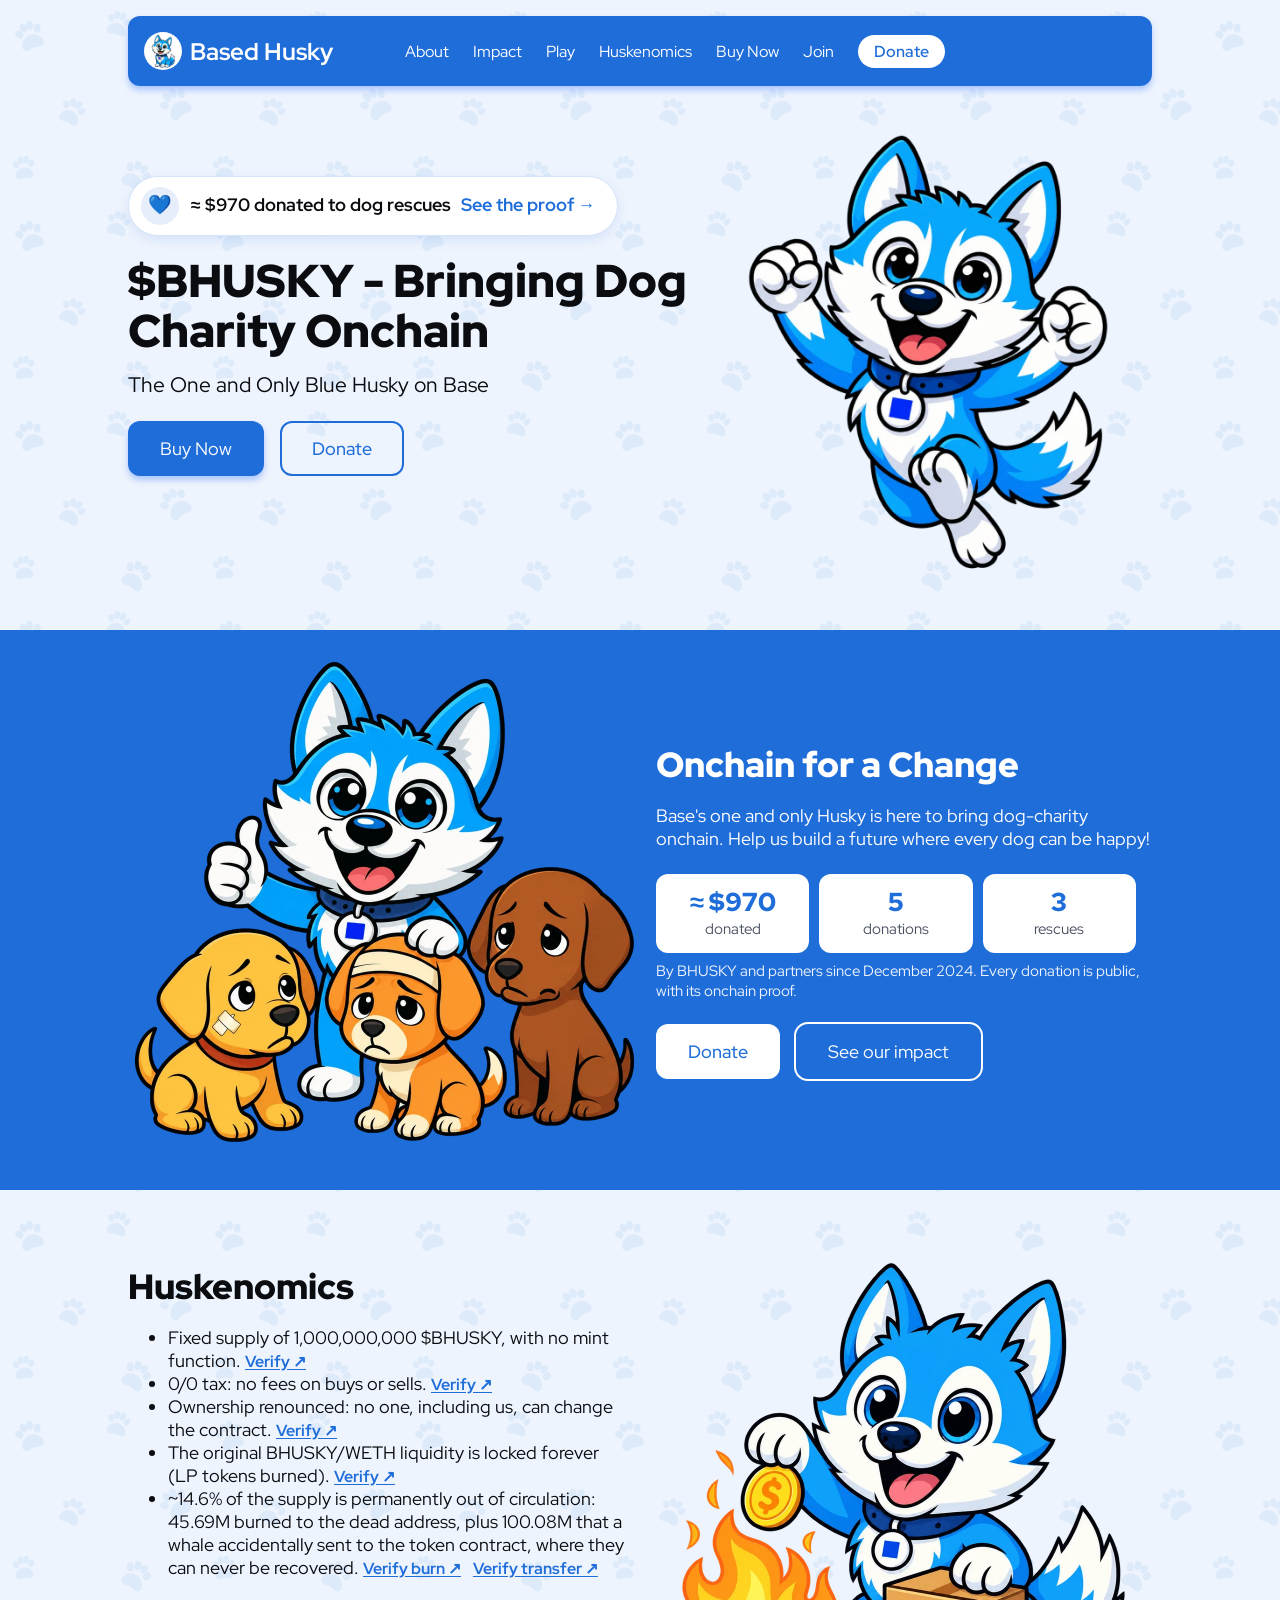
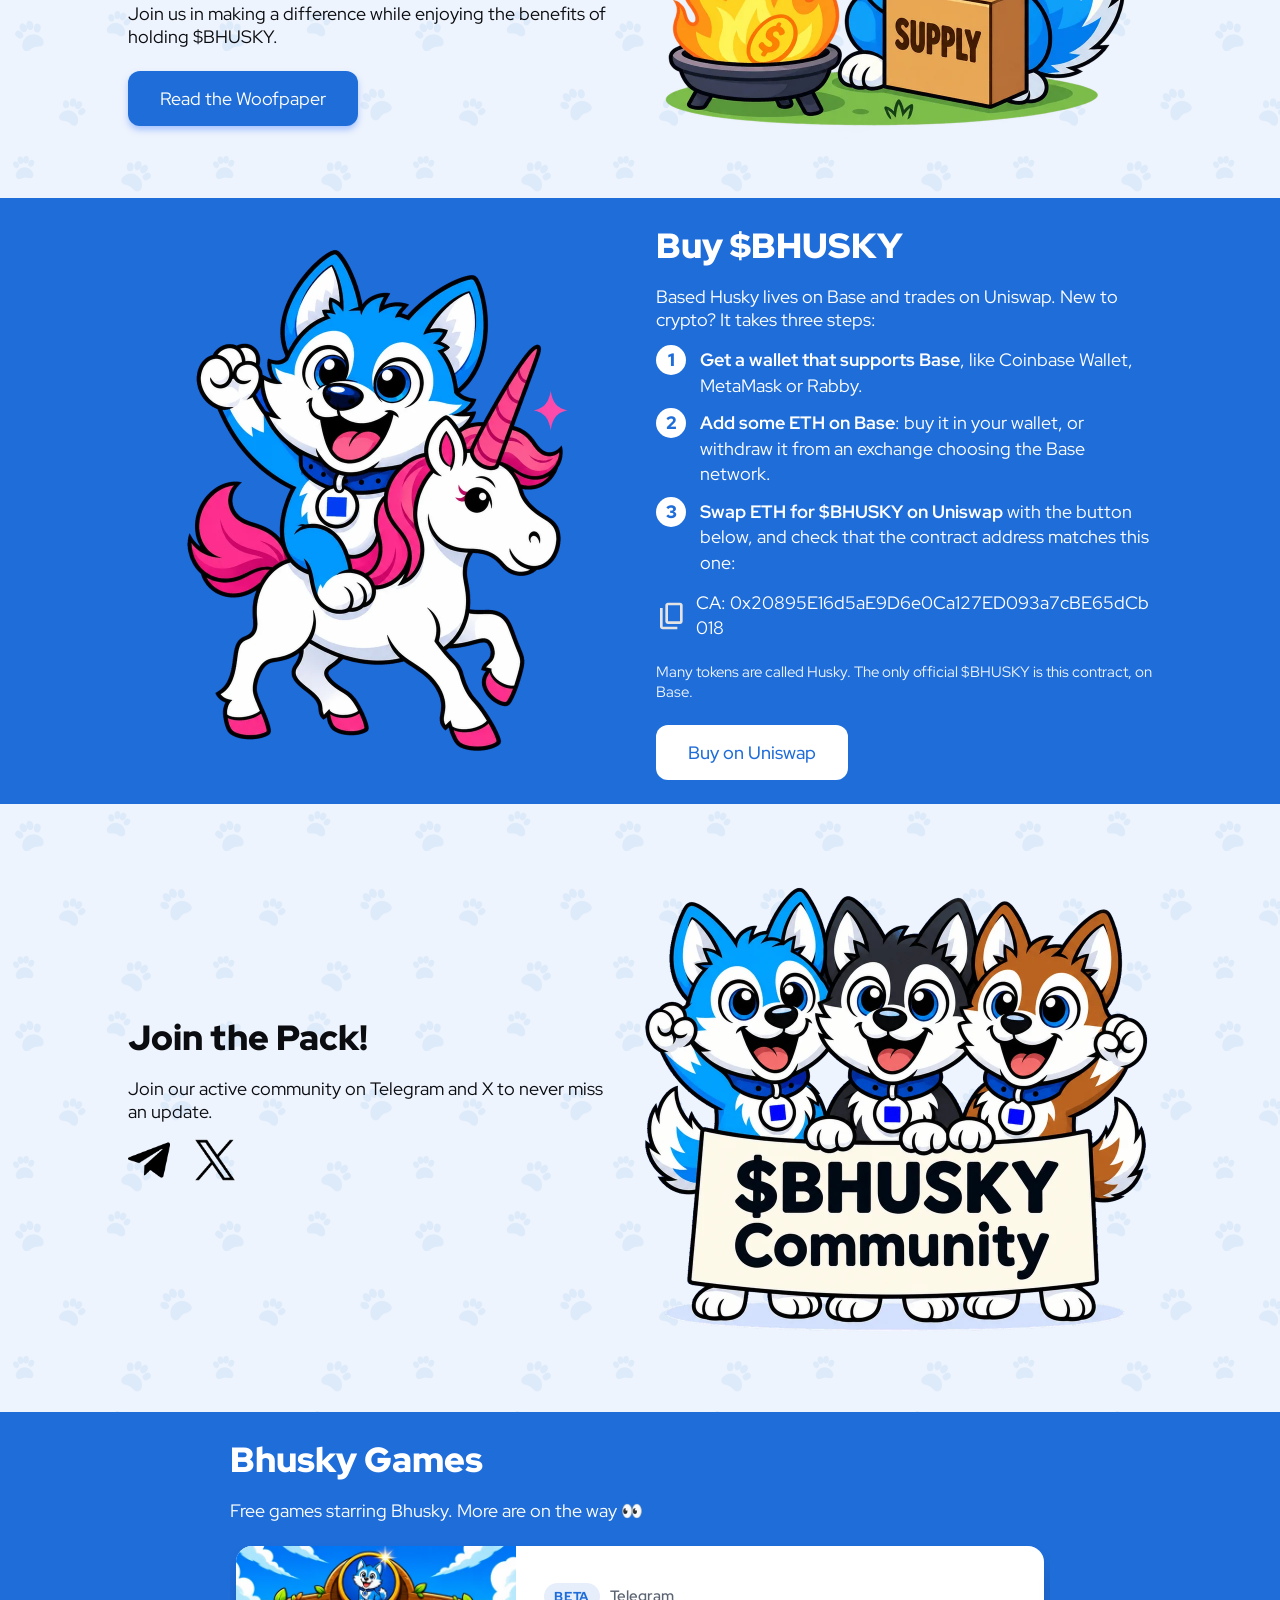
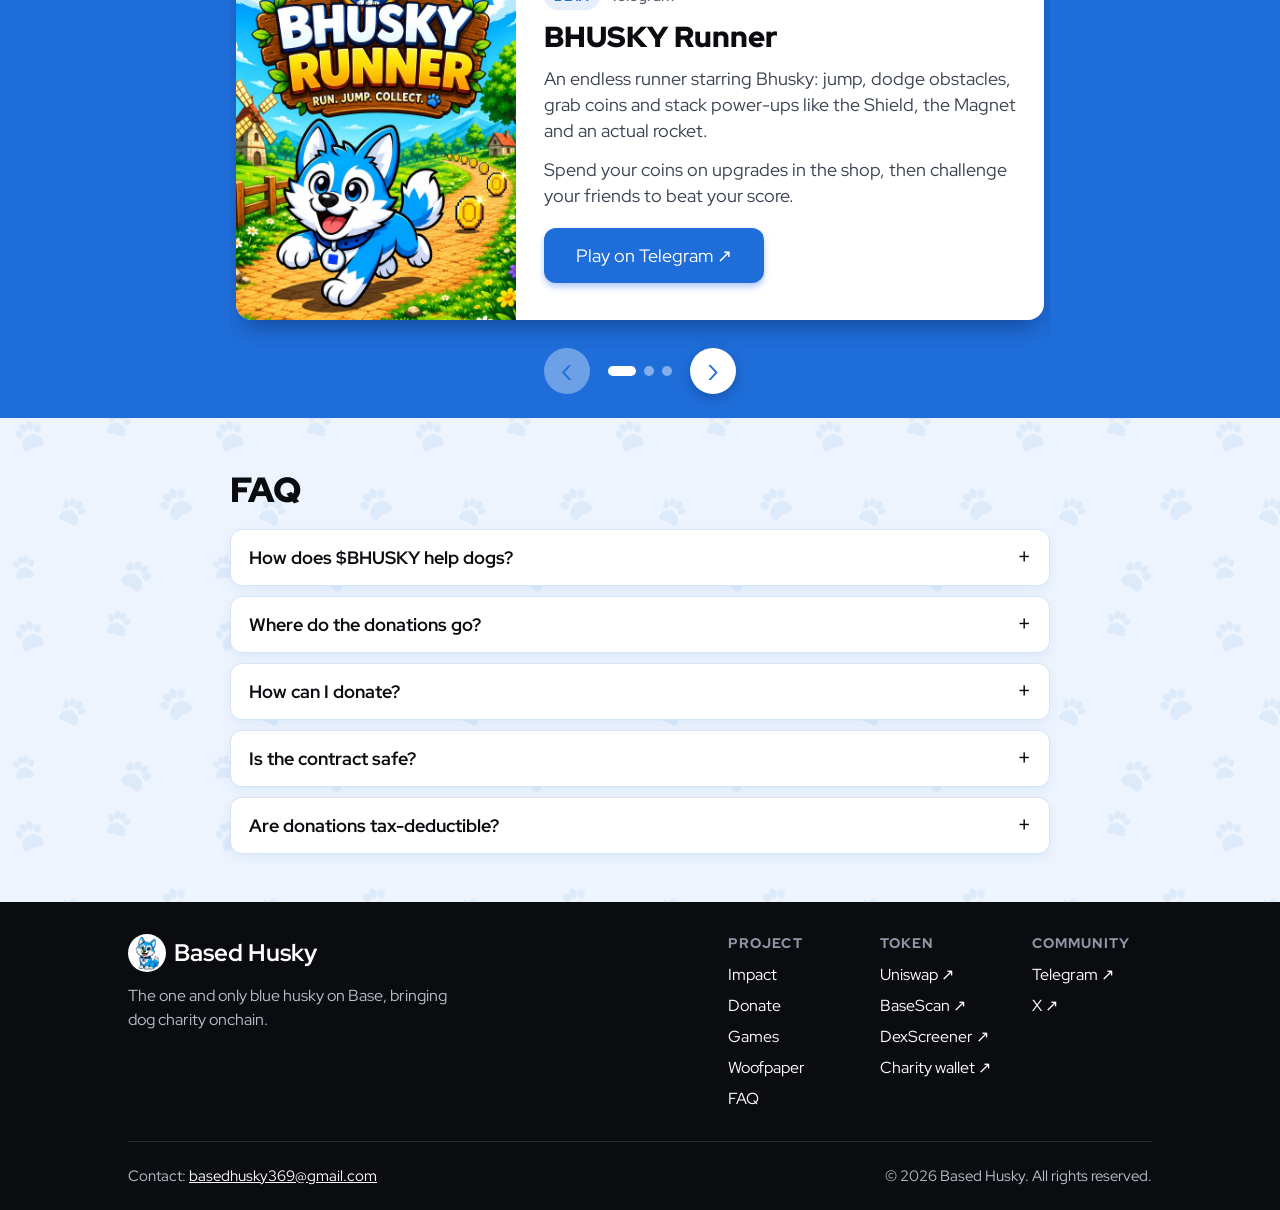
==== commit 51cef7fd: "Build: WebP illustrations and covers, lazy loading Built from Based-Husky/bhusky-website#18. Keeps m" ====
--- a/index.html
+++ b/index.html
@@ -19,13 +19,16 @@
   <meta name="twitter:description" content="The one and only blue husky on Base. $BHUSKY is a community token supporting dog rescues, with a public onchain charity wallet.">
   <meta name="twitter:image" content="https://bhusky.net/og-image.png">
   <meta name="twitter:image:alt" content="Bhusky, the blue husky mascot, next to the text: Based Husky, bringing dog charity onchain.">
-  <link rel="icon" type="image/x-icon" href="favicon.ico">
+  <link rel="icon" href="/favicon.ico" sizes="any">
+  <link rel="icon" type="image/png" sizes="32x32" href="/icon-32.png">
+  <link rel="apple-touch-icon" href="/apple-touch-icon.png">
+  <link rel="manifest" href="/site.webmanifest">
   <link rel="preload" href="/fonts/RedHatDisplay-Variable.woff2" as="font" type="font/woff2" crossorigin="">
-<style>*,*:before,*:after{box-sizing:border-box}*{margin:0}html{--color-primary:#1F6DD9;--color-background:#FFFFFF;--color-text:#0B0C10;--color-outline:#dddddd;--color-primary-text:#FFFFFF;--color-primary-shadow:#6f9dff8a;--color-background-shadow:#c0c0c08a;--color-primary-focused:#367bdb;--color-background-focused:rgb(217, 233, 255);--padding-side-border:8px;--padding-extralarge:32px;--padding-large:24px;--padding-medium:16px;--padding-small:8px;--font-family:"Red Hat Display", sans-serif;--font-size-title:1.5rem;--font-size-headline:2.2rem;--border-radius:12px}html{background-color:#eef4fd;background-image:url("data:image/svg+xml,%3Csvg xmlns='http://www.w3.org/2000/svg' width='200' height='200' viewBox='0 0 200 200'%3E%3Cdefs%3E%3Cg id='paw'%3E%3Cpath d='M0-1C-7-1-11 5-11 9c0 3.5 3 5 6 4 2-.6 3.5-1 5-1s3 .4 5 1c3 1 6-.5 6-4 0-4-4-10-11-10z'/%3E%3Cellipse cx='-9.6' cy='-5' rx='3.4' ry='4.4' transform='rotate(-28 -9.6 -5)'/%3E%3Cellipse cx='-3.5' cy='-10' rx='3.5' ry='4.7' transform='rotate(-8 -3.5 -10)'/%3E%3Cellipse cx='3.5' cy='-10' rx='3.5' ry='4.7' transform='rotate(8 3.5 -10)'/%3E%3Cellipse cx='9.6' cy='-5' rx='3.4' ry='4.4' transform='rotate(28 9.6 -5)'/%3E%3C/g%3E%3Cg id='bone'%3E%3Crect x='-11' y='-3.2' width='22' height='6.4' rx='3'/%3E%3Ccircle cx='-11.5' cy='-3.6' r='4'/%3E%3Ccircle cx='-11.5' cy='3.6' r='4'/%3E%3Ccircle cx='11.5' cy='-3.6' r='4'/%3E%3Ccircle cx='11.5' cy='3.6' r='4'/%3E%3C/g%3E%3Cg id='heart'%3E%3Cpath d='M0 9C-2 7-10 2-10-3.5-10-7.5-7-10-4.5-10-2-10-.5-8.5 0-7c.5-1.5 2-3 4.5-3 2.5 0 5.5 2.5 5.5 6.5C10 2 2 7 0 9z'/%3E%3C/g%3E%3C/defs%3E%3Cg fill='%231F6DD9' fill-opacity='0.08'%3E%3Cuse href='%23paw' transform='translate(30 36) rotate(-20) scale(1.0)'/%3E%3Cuse href='%23paw' transform='translate(118 24) rotate(15) scale(0.85)'/%3E%3Cuse href='%23paw' transform='translate(176 104) rotate(-35) scale(1.05)'/%3E%3Cuse href='%23paw' transform='translate(72 112) rotate(25) scale(0.9)'/%3E%3Cuse href='%23paw' transform='translate(24 168) rotate(-5) scale(0.8)'/%3E%3Cuse href='%23paw' transform='translate(136 176) rotate(30) scale(1.0)'/%3E%3C/g%3E%3C/svg%3E");background-size:200px 200px}@media only screen and (max-width:600px){html{--padding-side-border:16px}}@media only screen and (min-width:600px){html{--padding-side-border:16px}}@media only screen and (min-width:768px){html{--padding-side-border:32px}}@media only screen and (min-width:1100px){html{--padding-side-border:128px}}@media only screen and (min-width:1550px){html{--padding-side-border:256px}}@media only screen and (min-width:1750px){html{--padding-side-border:384px}}</style><link rel="stylesheet" href="styles-TEMP44OD.css" media="print" data-beasties-media="all"><noscript><link rel="stylesheet" href="styles-TEMP44OD.css"></noscript><style ng-app-id="ng">#app-container[_ngcontent-ng-c1287776972]{padding:var(--padding-medium) 0 0 0;display:flex;flex-direction:column;gap:var(--padding-large);align-items:stretch}bhusky-header[_ngcontent-ng-c1287776972]{position:sticky}.join-icon-link[_ngcontent-ng-c1287776972]{filter:invert()}.button-bar[_ngcontent-ng-c1287776972]{display:flex;gap:var(--padding-large);padding:var(--padding-medium);padding-left:0}.contract-address[_ngcontent-ng-c1287776972]{display:flex;align-items:center;gap:8px;line-height:1.4;overflow-wrap:anywhere}.contract-address[_ngcontent-ng-c1287776972]   a[role=button][_ngcontent-ng-c1287776972]{flex:0 0 auto;display:inline-flex;border-radius:5px}.copy-btn[_ngcontent-ng-c1287776972]{cursor:pointer;border-radius:5px;display:block}.copy-btn[_ngcontent-ng-c1287776972]:hover{background-color:var(--color-primary-focused)}.verify[_ngcontent-ng-c1287776972]{color:var(--color-primary);font-size:.9em;font-weight:700;white-space:nowrap;text-underline-offset:2px}.verify[_ngcontent-ng-c1287776972] + .verify[_ngcontent-ng-c1287776972]{margin-left:.75em}.verify[_ngcontent-ng-c1287776972]:hover, .verify[_ngcontent-ng-c1287776972]:focus{color:var(--color-primary-focused)}.impact-pill[_ngcontent-ng-c1287776972]{display:inline-flex;align-items:center;gap:10px;margin-bottom:var(--padding-medium);padding:8px 16px 8px 10px;border-radius:999px;background-color:var(--color-background);border:1px solid #d6e4fa;box-shadow:0 4px 12px #1f6dd91f;color:var(--color-text);font-size:.95rem;line-height:1.3;text-decoration:none}.impact-pill-text[_ngcontent-ng-c1287776972]{display:flex;flex-wrap:wrap;column-gap:8px}.impact-pill[_ngcontent-ng-c1287776972]   strong[_ngcontent-ng-c1287776972]{font-weight:700}.impact-pill-heart[_ngcontent-ng-c1287776972]{flex:0 0 auto;display:inline-flex;align-items:center;justify-content:center;width:30px;height:30px;border-radius:50%;background-color:#e6eefc;font-size:15px}.impact-pill-more[_ngcontent-ng-c1287776972]{color:var(--color-primary);font-weight:700;white-space:nowrap}.impact-pill[_ngcontent-ng-c1287776972]:hover, .impact-pill[_ngcontent-ng-c1287776972]:focus{border-color:var(--color-primary)}.impact-stats[_ngcontent-ng-c1287776972]{list-style:none;padding:0;margin:var(--padding-large) 0 var(--padding-small);display:grid;grid-template-columns:repeat(3,1fr);gap:10px;max-width:480px}.impact-stats[_ngcontent-ng-c1287776972]   li[_ngcontent-ng-c1287776972]{background-color:var(--color-background);color:var(--color-text);border-radius:var(--border-radius);padding:14px 8px;text-align:center;display:flex;flex-direction:column;gap:2px}.impact-stats[_ngcontent-ng-c1287776972]   strong[_ngcontent-ng-c1287776972]{color:var(--color-primary);font-size:1.6rem;font-weight:900;line-height:1.1;white-space:nowrap}.impact-stats[_ngcontent-ng-c1287776972]   span[_ngcontent-ng-c1287776972]{font-size:.95rem;color:#4a5160}.impact-note[_ngcontent-ng-c1287776972]{font-size:.95rem;opacity:.92}@media only screen and (min-width:993px){.hero-subtitle[_ngcontent-ng-c1287776972]{font-size:1.3rem}.impact-pill[_ngcontent-ng-c1287776972]{font-size:1.1rem;gap:12px;padding:10px 22px 10px 12px;margin-bottom:20px}.impact-pill-heart[_ngcontent-ng-c1287776972]{width:38px;height:38px;font-size:19px}.impact-pill-text[_ngcontent-ng-c1287776972]{column-gap:10px}}.buy-steps[_ngcontent-ng-c1287776972]{list-style:none;counter-reset:step;padding:0;margin:var(--padding-medium) 0;display:flex;flex-direction:column;gap:12px}.buy-steps[_ngcontent-ng-c1287776972]   li[_ngcontent-ng-c1287776972]{counter-increment:step;position:relative;padding-left:44px;line-height:1.45}.buy-steps[_ngcontent-ng-c1287776972]   li[_ngcontent-ng-c1287776972]:before{content:counter(step);position:absolute;left:0;top:-2px;width:30px;height:30px;border-radius:50%;background-color:var(--color-primary-text);color:var(--color-primary);font-weight:900;display:flex;align-items:center;justify-content:center}.copy-status[_ngcontent-ng-c1287776972]{min-height:1.4em;font-size:.95rem;font-weight:700}.buy-note[_ngcontent-ng-c1287776972]{font-size:.95rem;opacity:.92}.faq-list[_ngcontent-ng-c1287776972]{display:flex;flex-direction:column;gap:10px}.faq-item[_ngcontent-ng-c1287776972]{background-color:var(--color-background);border:1px solid #d6e4fa;border-radius:var(--border-radius);box-shadow:0 4px 12px #1f6dd914}.faq-item[_ngcontent-ng-c1287776972]   summary[_ngcontent-ng-c1287776972]{cursor:pointer;list-style:none;padding:16px 52px 16px 18px;font-weight:700;position:relative}.faq-item[_ngcontent-ng-c1287776972]   summary[_ngcontent-ng-c1287776972]::-webkit-details-marker{display:none}.faq-item[_ngcontent-ng-c1287776972]   summary[_ngcontent-ng-c1287776972]:after{content:"+";position:absolute;right:18px;top:50%;transform:translateY(-50%);font-size:1.5rem;font-weight:400;line-height:1}.faq-item[open][_ngcontent-ng-c1287776972]   summary[_ngcontent-ng-c1287776972]:after{content:"\2212"}.faq-item[_ngcontent-ng-c1287776972]   summary[_ngcontent-ng-c1287776972]:hover, .faq-item[_ngcontent-ng-c1287776972]   summary[_ngcontent-ng-c1287776972]:focus-visible{background-color:var(--color-background-focused);border-radius:var(--border-radius)}.faq-item[_ngcontent-ng-c1287776972]   p[_ngcontent-ng-c1287776972]{padding:0 18px 18px;line-height:1.5;color:#3a4150}.faq-item[_ngcontent-ng-c1287776972]   a[_ngcontent-ng-c1287776972]{color:var(--color-primary);font-weight:700;text-underline-offset:2px}.game-carousel[_ngcontent-ng-c1287776972]{margin:8px 0 0}.game-track[_ngcontent-ng-c1287776972]{display:flex;overflow-x:auto;scroll-snap-type:x mandatory;scrollbar-width:none;overscroll-behavior-x:contain}.game-track[_ngcontent-ng-c1287776972]::-webkit-scrollbar{display:none}.game-slide[_ngcontent-ng-c1287776972]{flex:0 0 100%;scroll-snap-align:start;scroll-snap-stop:always;padding:16px 6px 28px;display:flex}.game-card[_ngcontent-ng-c1287776972]{flex:1;display:grid;grid-template-columns:280px 1fr;background-color:var(--color-background);color:var(--color-text);border-radius:16px;overflow:hidden;box-shadow:0 14px 22px -8px #05143c66}.game-cover[_ngcontent-ng-c1287776972]{display:block;width:100%;height:100%;aspect-ratio:3 / 4;object-fit:cover}.game-body[_ngcontent-ng-c1287776972]{padding:var(--padding-large) 28px;display:flex;flex-direction:column;justify-content:center;gap:12px}.game-body[_ngcontent-ng-c1287776972]   h2[_ngcontent-ng-c1287776972]{font-size:1.8rem;font-weight:900;line-height:1.1}.game-body[_ngcontent-ng-c1287776972]   p[_ngcontent-ng-c1287776972]{line-height:1.5;color:#3a4150}.game-body[_ngcontent-ng-c1287776972]   .game-meta[_ngcontent-ng-c1287776972]{display:flex;align-items:center;gap:10px;font-size:.95rem;font-weight:600;color:#5b6372}.game-badge[_ngcontent-ng-c1287776972]{background-color:#e6eefc;color:var(--color-primary);font-size:.8rem;font-weight:800;letter-spacing:.06em;text-transform:uppercase;padding:4px 10px;border-radius:999px}.game-badge-soon[_ngcontent-ng-c1287776972]{background-color:#fff1c2;color:#7a5600}.game-actions[_ngcontent-ng-c1287776972]{display:flex;flex-wrap:wrap;gap:12px;margin-top:6px}.game-btn[_ngcontent-ng-c1287776972]{text-align:center;background-color:var(--color-primary);color:var(--color-primary-text);text-decoration:none;padding:var(--padding-medium) var(--padding-extralarge);border-radius:var(--border-radius);box-shadow:0 4px 6px var(--color-primary-shadow)}.game-btn[_ngcontent-ng-c1287776972]:hover, .game-btn[_ngcontent-ng-c1287776972]:focus{background-color:var(--color-primary-focused)}.game-btn-soon[_ngcontent-ng-c1287776972], .game-btn-soon[_ngcontent-ng-c1287776972]:hover{background-color:#e6eefc;color:var(--color-primary);box-shadow:none;font-weight:600;cursor:default}.game-controls[_ngcontent-ng-c1287776972]{display:flex;align-items:center;justify-content:center;gap:18px}.game-arrow[_ngcontent-ng-c1287776972]{width:46px;height:46px;border-radius:50%;border:none;background-color:var(--color-background);color:var(--color-primary);font-family:var(--font-family);font-size:30px;line-height:1;padding-bottom:4px;cursor:pointer;box-shadow:0 4px 12px #05143c40}.game-arrow[_ngcontent-ng-c1287776972]:hover:not(:disabled), .game-arrow[_ngcontent-ng-c1287776972]:focus-visible{background-color:var(--color-background-focused)}.game-arrow[_ngcontent-ng-c1287776972]:disabled{opacity:.35;cursor:default;box-shadow:none}.game-dots[_ngcontent-ng-c1287776972]{display:flex;gap:8px}.game-dot[_ngcontent-ng-c1287776972]{width:10px;height:10px;padding:0;border:none;border-radius:999px;background-color:#ffffff73;cursor:pointer;transition:width .15s}.game-dot.active[_ngcontent-ng-c1287776972]{width:28px;background-color:var(--color-primary-text)}@media only screen and (max-width:600px){.game-carousel[_ngcontent-ng-c1287776972]{position:relative}.game-card[_ngcontent-ng-c1287776972]{grid-template-columns:1fr;grid-template-rows:auto 1fr}.game-actions[_ngcontent-ng-c1287776972]{margin-top:auto;padding-top:6px}.game-cover[_ngcontent-ng-c1287776972]{height:auto}.game-body[_ngcontent-ng-c1287776972]{padding:var(--padding-large) 20px;justify-content:flex-start}.game-actions[_ngcontent-ng-c1287776972]   .game-btn[_ngcontent-ng-c1287776972]{flex:1 1 100%}.game-arrow[_ngcontent-ng-c1287776972]{position:absolute;z-index:2;top:calc(16px + (100vw - 2 * var(--padding-side-border) - 12px) * 2 / 3);transform:translateY(-50%);width:42px;height:42px;font-size:28px}.game-arrow-prev[_ngcontent-ng-c1287776972]{left:14px}.game-arrow-next[_ngcontent-ng-c1287776972]{right:14px}.game-arrow[_ngcontent-ng-c1287776972]:disabled{display:none}}</style><style ng-app-id="ng">.main-header[_ngcontent-ng-c3281133192]{background-color:var(--color-primary);border-radius:var(--border-radius);padding:var(--padding-medium);box-shadow:0 4px 6px var(--color-primary-shadow);display:flex;justify-content:space-between;align-items:center;margin:0 var(--padding-side-border)}.header-nav[_ngcontent-ng-c3281133192]{display:flex;gap:var(--padding-large);align-items:center}.header-link[_ngcontent-ng-c3281133192]{color:var(--color-primary-text);font-family:var(--font-family);text-decoration:none;position:relative}.header-link[_ngcontent-ng-c3281133192]:after{content:"";position:absolute;bottom:0;left:0;width:100%;height:.1em;background-color:var(--color-primary-text);opacity:0;transition:opacity .1s,transform .1s}.header-link[_ngcontent-ng-c3281133192]:hover:after, .header-link[_ngcontent-ng-c3281133192]:focus:after{opacity:1;transform:translate3d(0,.2em,0)}.menu-hidden[_ngcontent-ng-c3281133192]{display:none!important}.header-sidebar[_ngcontent-ng-c3281133192]{min-width:200px;background-color:var(--color-background);position:fixed;right:0;bottom:0;top:0;box-shadow:-1px 4px 6px var(--color-background-shadow);padding:var(--padding-large);justify-content:space-between;display:flex;flex-direction:column}.sidebar-link[_ngcontent-ng-c3281133192]{color:var(--color-text);font-family:var(--font-family);text-decoration:none;position:relative;font-size:18px}.sidebar-link[_ngcontent-ng-c3281133192]:after{content:"";position:absolute;bottom:0;left:0;width:100%;height:.1em;background-color:var(--color-text);opacity:0;transition:opacity .1s,transform .1s}.sidebar-link[_ngcontent-ng-c3281133192]:hover:after, .sidebar-link[_ngcontent-ng-c3281133192]:focus:after{opacity:1;transform:translate3d(0,.2em,0)}.sidebar-nav[_ngcontent-ng-c3281133192]{padding:var(--padding-large);display:flex;flex-direction:column;gap:var(--padding-medium);align-items:flex-start}.sidebar-divider[_ngcontent-ng-c3281133192]{border-top:1px solid var(--color-outline);width:100%}.sidebar-icon-link[_ngcontent-ng-c3281133192]{filter:invert()}.sidebar-icon-nav[_ngcontent-ng-c3281133192]{display:flex;gap:var(--padding-large);padding:var(--padding-medium);justify-content:space-between}.burger-menu-btn[_ngcontent-ng-c3281133192]{cursor:pointer}.close-btn-container[_ngcontent-ng-c3281133192]{position:relative;padding:var(--padding-medium)}.close-btn[_ngcontent-ng-c3281133192]{cursor:pointer;position:absolute;right:0}.header-link-cta[_ngcontent-ng-c3281133192]{background-color:var(--color-primary-text);color:var(--color-primary);font-weight:600;padding:6px 16px;border-radius:999px}.header-link-cta[_ngcontent-ng-c3281133192]:after{display:none}.header-link-cta[_ngcontent-ng-c3281133192]:hover, .header-link-cta[_ngcontent-ng-c3281133192]:focus{background-color:var(--color-background-focused)}.sidebar-link-cta[_ngcontent-ng-c3281133192]{background-color:var(--color-primary);color:var(--color-primary-text);font-weight:600;padding:8px 20px;border-radius:999px}.sidebar-link-cta[_ngcontent-ng-c3281133192]:after{display:none}</style><style ng-app-id="ng">.section-text-content[_ngcontent-ng-c548207859]{font-family:var(--font-family);padding-top:var(--padding-large);width:100%}.section-text-content[_ngcontent-ng-c548207859]   h1[_ngcontent-ng-c548207859]{font-size:var(--font-size-headline);font-weight:900;margin-bottom:var(--padding-medium)}.section-text-content[_ngcontent-ng-c548207859]{font-size:1.1rem}.section-container[_ngcontent-ng-c548207859], .section-container-blue[_ngcontent-ng-c548207859]{display:flex;padding:var(--padding-large) var(--padding-side-border);gap:var(--padding-medium)}.section-container[_ngcontent-ng-c548207859]{color:var(--color-text)}.section-container-blue[_ngcontent-ng-c548207859]{flex-direction:row-reverse;color:var(--color-primary-text);background-color:var(--color-primary)}.section-image[_ngcontent-ng-c548207859]{width:100%;height:auto;max-width:512px}.button-divider[_ngcontent-ng-c548207859]{width:var(--padding-medium);height:var(--padding-medium);display:inline-block}@media only screen and (max-width:992px){.section-container[_ngcontent-ng-c548207859], .section-container-blue[_ngcontent-ng-c548207859]{flex-direction:column-reverse;align-items:center}.section-text-content[_ngcontent-ng-c548207859]{padding-top:0}}@media only screen and (min-width:993px){.section-container[_ngcontent-ng-c548207859], .section-container-blue[_ngcontent-ng-c548207859]{align-items:center}.section-text-content[_ngcontent-ng-c548207859]{padding-top:0}.section-hero[_ngcontent-ng-c548207859]   h1[_ngcontent-ng-c548207859]{font-size:clamp(2.6rem,3.6vw,3.6rem);line-height:1.08}}@media only screen and (min-width:993px){.section-hero[_ngcontent-ng-c548207859]   .section-image[_ngcontent-ng-c548207859]{max-width:448px}.section-hero[_ngcontent-ng-c548207859]   .section-text-content[_ngcontent-ng-c548207859]{padding-bottom:64px}}.section-centered[_ngcontent-ng-c548207859]   .section-text-content[_ngcontent-ng-c548207859]{max-width:820px;margin:0 auto}</style><style ng-app-id="ng">.bhusky-footer[_ngcontent-ng-c1859226268]{background-color:var(--color-text);color:var(--color-primary-text);padding:var(--padding-extralarge) var(--padding-side-border) var(--padding-large);font-family:var(--font-family);display:flex;flex-direction:column;gap:var(--padding-extralarge)}.footer-top[_ngcontent-ng-c1859226268]{display:flex;justify-content:space-between;gap:var(--padding-extralarge)}.footer-brand[_ngcontent-ng-c1859226268]{max-width:320px}.footer-tagline[_ngcontent-ng-c1859226268]{margin-top:12px;color:#b8bec9;line-height:1.5}.footer-cols[_ngcontent-ng-c1859226268]{display:grid;grid-template-columns:repeat(3,minmax(120px,auto));gap:var(--padding-extralarge)}.footer-col[_ngcontent-ng-c1859226268]{display:flex;flex-direction:column;gap:10px}.footer-col[_ngcontent-ng-c1859226268]   h2[_ngcontent-ng-c1859226268]{font-size:.85rem;font-weight:800;letter-spacing:.08em;text-transform:uppercase;color:#8f97a6;margin-bottom:2px}.footer-col[_ngcontent-ng-c1859226268]   a[_ngcontent-ng-c1859226268]{color:var(--color-primary-text);text-decoration:none}.footer-col[_ngcontent-ng-c1859226268]   a[_ngcontent-ng-c1859226268]:hover, .footer-col[_ngcontent-ng-c1859226268]   a[_ngcontent-ng-c1859226268]:focus{text-decoration:underline;text-underline-offset:3px}.footer-bottom[_ngcontent-ng-c1859226268]{display:flex;justify-content:space-between;gap:var(--padding-small) var(--padding-large);flex-wrap:wrap;padding-top:var(--padding-large);border-top:1px solid #2a2d36;color:#b8bec9;font-size:.95rem}.mail-link[_ngcontent-ng-c1859226268]{color:var(--color-primary-text);display:inline-block}@media only screen and (max-width:768px){.footer-top[_ngcontent-ng-c1859226268]{flex-direction:column}.footer-cols[_ngcontent-ng-c1859226268]{grid-template-columns:repeat(2,1fr);gap:var(--padding-large)}.footer-bottom[_ngcontent-ng-c1859226268]{flex-direction:column}}</style><style ng-app-id="ng">.logo-text[_ngcontent-ng-c3064136747]{font-family:var(--font-family);font-size:var(--font-size-title);font-weight:700}.white[_ngcontent-ng-c3064136747]{color:#fff}.blue[_ngcontent-ng-c3064136747]{color:var(--color-primary)}.logo-container[_ngcontent-ng-c3064136747]{display:flex;align-items:center;gap:var(--padding-small)}</style><style ng-app-id="ng">.bhusky-btn[_ngcontent-ng-c1289796476]{padding:var(--padding-medium) var(--padding-extralarge);border-radius:var(--border-radius);text-decoration:none;text-align:center;margin-top:0;display:inline-block}.btn-primary.btn-on-white[_ngcontent-ng-c1289796476]{background-color:var(--color-primary);color:var(--color-primary-text);box-shadow:0 4px 6px var(--color-primary-shadow)}.btn-primary.btn-on-white[_ngcontent-ng-c1289796476]:hover{background-color:var(--color-primary-focused)}.btn-primary.btn-on-blue[_ngcontent-ng-c1289796476]{background-color:var(--color-primary-text);color:var(--color-primary);font-weight:500}.btn-primary.btn-on-blue[_ngcontent-ng-c1289796476]:hover{background-color:var(--color-background-focused)}.btn-secondary.btn-on-white[_ngcontent-ng-c1289796476]{outline:2px solid var(--color-primary);outline-offset:-2px;color:var(--color-primary);font-weight:500}.btn-secondary.btn-on-white[_ngcontent-ng-c1289796476]:hover{background-color:var(--color-background-focused)}.btn-secondary.btn-on-blue[_ngcontent-ng-c1289796476]{outline:2px solid var(--color-primary-text);color:var(--color-primary-text)}.btn-secondary.btn-on-blue[_ngcontent-ng-c1289796476]:hover{background-color:var(--color-primary-focused)}@media only screen and (max-width:600px){.bhusky-btn[_ngcontent-ng-c1289796476]{align-self:stretch;display:block}}</style></head>
+<style>*,*:before,*:after{box-sizing:border-box}*{margin:0}html{--color-primary:#1F6DD9;--color-background:#FFFFFF;--color-text:#0B0C10;--color-outline:#dddddd;--color-primary-text:#FFFFFF;--color-primary-shadow:#6f9dff8a;--color-background-shadow:#c0c0c08a;--color-primary-focused:#367bdb;--color-background-focused:rgb(217, 233, 255);--padding-side-border:8px;--padding-extralarge:32px;--padding-large:24px;--padding-medium:16px;--padding-small:8px;--font-family:"Red Hat Display", sans-serif;--font-size-title:1.5rem;--font-size-headline:2.2rem;--border-radius:12px}html{background-color:#eef4fd;background-image:url("data:image/svg+xml,%3Csvg xmlns='http://www.w3.org/2000/svg' width='200' height='200' viewBox='0 0 200 200'%3E%3Cdefs%3E%3Cg id='paw'%3E%3Cpath d='M0-1C-7-1-11 5-11 9c0 3.5 3 5 6 4 2-.6 3.5-1 5-1s3 .4 5 1c3 1 6-.5 6-4 0-4-4-10-11-10z'/%3E%3Cellipse cx='-9.6' cy='-5' rx='3.4' ry='4.4' transform='rotate(-28 -9.6 -5)'/%3E%3Cellipse cx='-3.5' cy='-10' rx='3.5' ry='4.7' transform='rotate(-8 -3.5 -10)'/%3E%3Cellipse cx='3.5' cy='-10' rx='3.5' ry='4.7' transform='rotate(8 3.5 -10)'/%3E%3Cellipse cx='9.6' cy='-5' rx='3.4' ry='4.4' transform='rotate(28 9.6 -5)'/%3E%3C/g%3E%3Cg id='bone'%3E%3Crect x='-11' y='-3.2' width='22' height='6.4' rx='3'/%3E%3Ccircle cx='-11.5' cy='-3.6' r='4'/%3E%3Ccircle cx='-11.5' cy='3.6' r='4'/%3E%3Ccircle cx='11.5' cy='-3.6' r='4'/%3E%3Ccircle cx='11.5' cy='3.6' r='4'/%3E%3C/g%3E%3Cg id='heart'%3E%3Cpath d='M0 9C-2 7-10 2-10-3.5-10-7.5-7-10-4.5-10-2-10-.5-8.5 0-7c.5-1.5 2-3 4.5-3 2.5 0 5.5 2.5 5.5 6.5C10 2 2 7 0 9z'/%3E%3C/g%3E%3C/defs%3E%3Cg fill='%231F6DD9' fill-opacity='0.08'%3E%3Cuse href='%23paw' transform='translate(30 36) rotate(-20) scale(1.0)'/%3E%3Cuse href='%23paw' transform='translate(118 24) rotate(15) scale(0.85)'/%3E%3Cuse href='%23paw' transform='translate(176 104) rotate(-35) scale(1.05)'/%3E%3Cuse href='%23paw' transform='translate(72 112) rotate(25) scale(0.9)'/%3E%3Cuse href='%23paw' transform='translate(24 168) rotate(-5) scale(0.8)'/%3E%3Cuse href='%23paw' transform='translate(136 176) rotate(30) scale(1.0)'/%3E%3C/g%3E%3C/svg%3E");background-size:200px 200px}@media only screen and (max-width:600px){html{--padding-side-border:16px}}@media only screen and (min-width:600px){html{--padding-side-border:16px}}@media only screen and (min-width:768px){html{--padding-side-border:32px}}@media only screen and (min-width:1100px){html{--padding-side-border:128px}}@media only screen and (min-width:1550px){html{--padding-side-border:256px}}@media only screen and (min-width:1750px){html{--padding-side-border:384px}}</style><link rel="stylesheet" href="styles-TEMP44OD.css" media="print" data-beasties-media="all"><noscript><link rel="stylesheet" href="styles-TEMP44OD.css"></noscript><style ng-app-id="ng">#app-container[_ngcontent-ng-c1991191221]{padding:var(--padding-medium) 0 0 0;display:flex;flex-direction:column;gap:var(--padding-large);align-items:stretch}bhusky-header[_ngcontent-ng-c1991191221]{position:sticky}.join-icon-link[_ngcontent-ng-c1991191221]{filter:invert()}.button-bar[_ngcontent-ng-c1991191221]{display:flex;gap:var(--padding-large);padding:var(--padding-medium);padding-left:0}.contract-address[_ngcontent-ng-c1991191221]{display:flex;align-items:center;gap:8px;line-height:1.4;overflow-wrap:anywhere}.contract-address[_ngcontent-ng-c1991191221]   a[role=button][_ngcontent-ng-c1991191221]{flex:0 0 auto;display:inline-flex;border-radius:5px}.copy-btn[_ngcontent-ng-c1991191221]{cursor:pointer;border-radius:5px;display:block}.copy-btn[_ngcontent-ng-c1991191221]:hover{background-color:var(--color-primary-focused)}.verify[_ngcontent-ng-c1991191221]{color:var(--color-primary);font-size:.9em;font-weight:700;white-space:nowrap;text-underline-offset:2px}.verify[_ngcontent-ng-c1991191221] + .verify[_ngcontent-ng-c1991191221]{margin-left:.75em}.verify[_ngcontent-ng-c1991191221]:hover, .verify[_ngcontent-ng-c1991191221]:focus{color:var(--color-primary-focused)}.impact-pill[_ngcontent-ng-c1991191221]{display:inline-flex;align-items:center;gap:10px;margin-bottom:var(--padding-medium);padding:8px 16px 8px 10px;border-radius:999px;background-color:var(--color-background);border:1px solid #d6e4fa;box-shadow:0 4px 12px #1f6dd91f;color:var(--color-text);font-size:.95rem;line-height:1.3;text-decoration:none}.impact-pill-text[_ngcontent-ng-c1991191221]{display:flex;flex-wrap:wrap;column-gap:8px}.impact-pill[_ngcontent-ng-c1991191221]   strong[_ngcontent-ng-c1991191221]{font-weight:700}.impact-pill-heart[_ngcontent-ng-c1991191221]{flex:0 0 auto;display:inline-flex;align-items:center;justify-content:center;width:30px;height:30px;border-radius:50%;background-color:#e6eefc;font-size:15px}.impact-pill-more[_ngcontent-ng-c1991191221]{color:var(--color-primary);font-weight:700;white-space:nowrap}.impact-pill[_ngcontent-ng-c1991191221]:hover, .impact-pill[_ngcontent-ng-c1991191221]:focus{border-color:var(--color-primary)}.impact-stats[_ngcontent-ng-c1991191221]{list-style:none;padding:0;margin:var(--padding-large) 0 var(--padding-small);display:grid;grid-template-columns:repeat(3,1fr);gap:10px;max-width:480px}.impact-stats[_ngcontent-ng-c1991191221]   li[_ngcontent-ng-c1991191221]{background-color:var(--color-background);color:var(--color-text);border-radius:var(--border-radius);padding:14px 8px;text-align:center;display:flex;flex-direction:column;gap:2px}.impact-stats[_ngcontent-ng-c1991191221]   strong[_ngcontent-ng-c1991191221]{color:var(--color-primary);font-size:1.6rem;font-weight:900;line-height:1.1;white-space:nowrap}.impact-stats[_ngcontent-ng-c1991191221]   span[_ngcontent-ng-c1991191221]{font-size:.95rem;color:#4a5160}.impact-note[_ngcontent-ng-c1991191221]{font-size:.95rem;opacity:.92}@media only screen and (min-width:993px){.hero-subtitle[_ngcontent-ng-c1991191221]{font-size:1.3rem}.impact-pill[_ngcontent-ng-c1991191221]{font-size:1.1rem;gap:12px;padding:10px 22px 10px 12px;margin-bottom:20px}.impact-pill-heart[_ngcontent-ng-c1991191221]{width:38px;height:38px;font-size:19px}.impact-pill-text[_ngcontent-ng-c1991191221]{column-gap:10px}}.buy-steps[_ngcontent-ng-c1991191221]{list-style:none;counter-reset:step;padding:0;margin:var(--padding-medium) 0;display:flex;flex-direction:column;gap:12px}.buy-steps[_ngcontent-ng-c1991191221]   li[_ngcontent-ng-c1991191221]{counter-increment:step;position:relative;padding-left:44px;line-height:1.45}.buy-steps[_ngcontent-ng-c1991191221]   li[_ngcontent-ng-c1991191221]:before{content:counter(step);position:absolute;left:0;top:-2px;width:30px;height:30px;border-radius:50%;background-color:var(--color-primary-text);color:var(--color-primary);font-weight:900;display:flex;align-items:center;justify-content:center}.copy-status[_ngcontent-ng-c1991191221]{min-height:1.4em;font-size:.95rem;font-weight:700}.buy-note[_ngcontent-ng-c1991191221]{font-size:.95rem;opacity:.92}.faq-list[_ngcontent-ng-c1991191221]{display:flex;flex-direction:column;gap:10px}.faq-item[_ngcontent-ng-c1991191221]{background-color:var(--color-background);border:1px solid #d6e4fa;border-radius:var(--border-radius);box-shadow:0 4px 12px #1f6dd914}.faq-item[_ngcontent-ng-c1991191221]   summary[_ngcontent-ng-c1991191221]{cursor:pointer;list-style:none;padding:16px 52px 16px 18px;font-weight:700;position:relative}.faq-item[_ngcontent-ng-c1991191221]   summary[_ngcontent-ng-c1991191221]::-webkit-details-marker{display:none}.faq-item[_ngcontent-ng-c1991191221]   summary[_ngcontent-ng-c1991191221]:after{content:"+";position:absolute;right:18px;top:50%;transform:translateY(-50%);font-size:1.5rem;font-weight:400;line-height:1}.faq-item[open][_ngcontent-ng-c1991191221]   summary[_ngcontent-ng-c1991191221]:after{content:"\2212"}.faq-item[_ngcontent-ng-c1991191221]   summary[_ngcontent-ng-c1991191221]:hover, .faq-item[_ngcontent-ng-c1991191221]   summary[_ngcontent-ng-c1991191221]:focus-visible{background-color:var(--color-background-focused);border-radius:var(--border-radius)}.faq-item[_ngcontent-ng-c1991191221]   p[_ngcontent-ng-c1991191221]{padding:0 18px 18px;line-height:1.5;color:#3a4150}.faq-item[_ngcontent-ng-c1991191221]   a[_ngcontent-ng-c1991191221]{color:var(--color-primary);font-weight:700;text-underline-offset:2px}.game-carousel[_ngcontent-ng-c1991191221]{margin:8px 0 0}.game-track[_ngcontent-ng-c1991191221]{display:flex;overflow-x:auto;scroll-snap-type:x mandatory;scrollbar-width:none;overscroll-behavior-x:contain}.game-track[_ngcontent-ng-c1991191221]::-webkit-scrollbar{display:none}.game-slide[_ngcontent-ng-c1991191221]{flex:0 0 100%;scroll-snap-align:start;scroll-snap-stop:always;padding:16px 6px 28px;display:flex}.game-card[_ngcontent-ng-c1991191221]{flex:1;display:grid;grid-template-columns:280px 1fr;background-color:var(--color-background);color:var(--color-text);border-radius:16px;overflow:hidden;box-shadow:0 14px 22px -8px #05143c66}.game-cover[_ngcontent-ng-c1991191221]{display:block;width:100%;height:100%;aspect-ratio:3 / 4;object-fit:cover}.game-body[_ngcontent-ng-c1991191221]{padding:var(--padding-large) 28px;display:flex;flex-direction:column;justify-content:center;gap:12px}.game-body[_ngcontent-ng-c1991191221]   h2[_ngcontent-ng-c1991191221]{font-size:1.8rem;font-weight:900;line-height:1.1}.game-body[_ngcontent-ng-c1991191221]   p[_ngcontent-ng-c1991191221]{line-height:1.5;color:#3a4150}.game-body[_ngcontent-ng-c1991191221]   .game-meta[_ngcontent-ng-c1991191221]{display:flex;align-items:center;gap:10px;font-size:.95rem;font-weight:600;color:#5b6372}.game-badge[_ngcontent-ng-c1991191221]{background-color:#e6eefc;color:var(--color-primary);font-size:.8rem;font-weight:800;letter-spacing:.06em;text-transform:uppercase;padding:4px 10px;border-radius:999px}.game-badge-soon[_ngcontent-ng-c1991191221]{background-color:#fff1c2;color:#7a5600}.game-actions[_ngcontent-ng-c1991191221]{display:flex;flex-wrap:wrap;gap:12px;margin-top:6px}.game-btn[_ngcontent-ng-c1991191221]{text-align:center;background-color:var(--color-primary);color:var(--color-primary-text);text-decoration:none;padding:var(--padding-medium) var(--padding-extralarge);border-radius:var(--border-radius);box-shadow:0 4px 6px var(--color-primary-shadow)}.game-btn[_ngcontent-ng-c1991191221]:hover, .game-btn[_ngcontent-ng-c1991191221]:focus{background-color:var(--color-primary-focused)}.game-btn-soon[_ngcontent-ng-c1991191221], .game-btn-soon[_ngcontent-ng-c1991191221]:hover{background-color:#e6eefc;color:var(--color-primary);box-shadow:none;font-weight:600;cursor:default}.game-controls[_ngcontent-ng-c1991191221]{display:flex;align-items:center;justify-content:center;gap:18px}.game-arrow[_ngcontent-ng-c1991191221]{width:46px;height:46px;border-radius:50%;border:none;background-color:var(--color-background);color:var(--color-primary);font-family:var(--font-family);font-size:30px;line-height:1;padding-bottom:4px;cursor:pointer;box-shadow:0 4px 12px #05143c40}.game-arrow[_ngcontent-ng-c1991191221]:hover:not(:disabled), .game-arrow[_ngcontent-ng-c1991191221]:focus-visible{background-color:var(--color-background-focused)}.game-arrow[_ngcontent-ng-c1991191221]:disabled{opacity:.35;cursor:default;box-shadow:none}.game-dots[_ngcontent-ng-c1991191221]{display:flex;gap:8px}.game-dot[_ngcontent-ng-c1991191221]{width:10px;height:10px;padding:0;border:none;border-radius:999px;background-color:#ffffff73;cursor:pointer;transition:width .15s}.game-dot.active[_ngcontent-ng-c1991191221]{width:28px;background-color:var(--color-primary-text)}@media only screen and (max-width:600px){.game-carousel[_ngcontent-ng-c1991191221]{position:relative}.game-card[_ngcontent-ng-c1991191221]{grid-template-columns:1fr;grid-template-rows:auto 1fr}.game-actions[_ngcontent-ng-c1991191221]{margin-top:auto;padding-top:6px}.game-cover[_ngcontent-ng-c1991191221]{height:auto}.game-body[_ngcontent-ng-c1991191221]{padding:var(--padding-large) 20px;justify-content:flex-start}.game-actions[_ngcontent-ng-c1991191221]   .game-btn[_ngcontent-ng-c1991191221]{flex:1 1 100%}.game-arrow[_ngcontent-ng-c1991191221]{position:absolute;z-index:2;top:calc(16px + (100vw - 2 * var(--padding-side-border) - 12px) * 2 / 3);transform:translateY(-50%);width:42px;height:42px;font-size:28px}.game-arrow-prev[_ngcontent-ng-c1991191221]{left:14px}.game-arrow-next[_ngcontent-ng-c1991191221]{right:14px}.game-arrow[_ngcontent-ng-c1991191221]:disabled{display:none}}</style><style ng-app-id="ng">.main-header[_ngcontent-ng-c3281133192]{background-color:var(--color-primary);border-radius:var(--border-radius);padding:var(--padding-medium);box-shadow:0 4px 6px var(--color-primary-shadow);display:flex;justify-content:space-between;align-items:center;margin:0 var(--padding-side-border)}.header-nav[_ngcontent-ng-c3281133192]{display:flex;gap:var(--padding-large);align-items:center}.header-link[_ngcontent-ng-c3281133192]{color:var(--color-primary-text);font-family:var(--font-family);text-decoration:none;position:relative}.header-link[_ngcontent-ng-c3281133192]:after{content:"";position:absolute;bottom:0;left:0;width:100%;height:.1em;background-color:var(--color-primary-text);opacity:0;transition:opacity .1s,transform .1s}.header-link[_ngcontent-ng-c3281133192]:hover:after, .header-link[_ngcontent-ng-c3281133192]:focus:after{opacity:1;transform:translate3d(0,.2em,0)}.menu-hidden[_ngcontent-ng-c3281133192]{display:none!important}.header-sidebar[_ngcontent-ng-c3281133192]{min-width:200px;background-color:var(--color-background);position:fixed;right:0;bottom:0;top:0;box-shadow:-1px 4px 6px var(--color-background-shadow);padding:var(--padding-large);justify-content:space-between;display:flex;flex-direction:column}.sidebar-link[_ngcontent-ng-c3281133192]{color:var(--color-text);font-family:var(--font-family);text-decoration:none;position:relative;font-size:18px}.sidebar-link[_ngcontent-ng-c3281133192]:after{content:"";position:absolute;bottom:0;left:0;width:100%;height:.1em;background-color:var(--color-text);opacity:0;transition:opacity .1s,transform .1s}.sidebar-link[_ngcontent-ng-c3281133192]:hover:after, .sidebar-link[_ngcontent-ng-c3281133192]:focus:after{opacity:1;transform:translate3d(0,.2em,0)}.sidebar-nav[_ngcontent-ng-c3281133192]{padding:var(--padding-large);display:flex;flex-direction:column;gap:var(--padding-medium);align-items:flex-start}.sidebar-divider[_ngcontent-ng-c3281133192]{border-top:1px solid var(--color-outline);width:100%}.sidebar-icon-link[_ngcontent-ng-c3281133192]{filter:invert()}.sidebar-icon-nav[_ngcontent-ng-c3281133192]{display:flex;gap:var(--padding-large);padding:var(--padding-medium);justify-content:space-between}.burger-menu-btn[_ngcontent-ng-c3281133192]{cursor:pointer}.close-btn-container[_ngcontent-ng-c3281133192]{position:relative;padding:var(--padding-medium)}.close-btn[_ngcontent-ng-c3281133192]{cursor:pointer;position:absolute;right:0}.header-link-cta[_ngcontent-ng-c3281133192]{background-color:var(--color-primary-text);color:var(--color-primary);font-weight:600;padding:6px 16px;border-radius:999px}.header-link-cta[_ngcontent-ng-c3281133192]:after{display:none}.header-link-cta[_ngcontent-ng-c3281133192]:hover, .header-link-cta[_ngcontent-ng-c3281133192]:focus{background-color:var(--color-background-focused)}.sidebar-link-cta[_ngcontent-ng-c3281133192]{background-color:var(--color-primary);color:var(--color-primary-text);font-weight:600;padding:8px 20px;border-radius:999px}.sidebar-link-cta[_ngcontent-ng-c3281133192]:after{display:none}</style><style ng-app-id="ng">.section-text-content[_ngcontent-ng-c2124656392]{font-family:var(--font-family);padding-top:var(--padding-large);width:100%}.section-text-content[_ngcontent-ng-c2124656392]   h1[_ngcontent-ng-c2124656392]{font-size:var(--font-size-headline);font-weight:900;margin-bottom:var(--padding-medium)}.section-text-content[_ngcontent-ng-c2124656392]{font-size:1.1rem}.section-container[_ngcontent-ng-c2124656392], .section-container-blue[_ngcontent-ng-c2124656392]{display:flex;padding:var(--padding-large) var(--padding-side-border);gap:var(--padding-medium)}.section-container[_ngcontent-ng-c2124656392]{color:var(--color-text)}.section-container-blue[_ngcontent-ng-c2124656392]{flex-direction:row-reverse;color:var(--color-primary-text);background-color:var(--color-primary)}.section-image[_ngcontent-ng-c2124656392]{width:100%;height:auto;max-width:512px}.button-divider[_ngcontent-ng-c2124656392]{width:var(--padding-medium);height:var(--padding-medium);display:inline-block}@media only screen and (max-width:992px){.section-container[_ngcontent-ng-c2124656392], .section-container-blue[_ngcontent-ng-c2124656392]{flex-direction:column-reverse;align-items:center}.section-text-content[_ngcontent-ng-c2124656392]{padding-top:0}}@media only screen and (min-width:993px){.section-container[_ngcontent-ng-c2124656392], .section-container-blue[_ngcontent-ng-c2124656392]{align-items:center}.section-text-content[_ngcontent-ng-c2124656392]{padding-top:0}.section-hero[_ngcontent-ng-c2124656392]   h1[_ngcontent-ng-c2124656392]{font-size:clamp(2.6rem,3.6vw,3.6rem);line-height:1.08}}@media only screen and (min-width:993px){.section-hero[_ngcontent-ng-c2124656392]   .section-image[_ngcontent-ng-c2124656392]{max-width:448px}.section-hero[_ngcontent-ng-c2124656392]   .section-text-content[_ngcontent-ng-c2124656392]{padding-bottom:64px}}.section-centered[_ngcontent-ng-c2124656392]   .section-text-content[_ngcontent-ng-c2124656392]{max-width:820px;margin:0 auto}</style><style ng-app-id="ng">.bhusky-footer[_ngcontent-ng-c1859226268]{background-color:var(--color-text);color:var(--color-primary-text);padding:var(--padding-extralarge) var(--padding-side-border) var(--padding-large);font-family:var(--font-family);display:flex;flex-direction:column;gap:var(--padding-extralarge)}.footer-top[_ngcontent-ng-c1859226268]{display:flex;justify-content:space-between;gap:var(--padding-extralarge)}.footer-brand[_ngcontent-ng-c1859226268]{max-width:320px}.footer-tagline[_ngcontent-ng-c1859226268]{margin-top:12px;color:#b8bec9;line-height:1.5}.footer-cols[_ngcontent-ng-c1859226268]{display:grid;grid-template-columns:repeat(3,minmax(120px,auto));gap:var(--padding-extralarge)}.footer-col[_ngcontent-ng-c1859226268]{display:flex;flex-direction:column;gap:10px}.footer-col[_ngcontent-ng-c1859226268]   h2[_ngcontent-ng-c1859226268]{font-size:.85rem;font-weight:800;letter-spacing:.08em;text-transform:uppercase;color:#8f97a6;margin-bottom:2px}.footer-col[_ngcontent-ng-c1859226268]   a[_ngcontent-ng-c1859226268]{color:var(--color-primary-text);text-decoration:none}.footer-col[_ngcontent-ng-c1859226268]   a[_ngcontent-ng-c1859226268]:hover, .footer-col[_ngcontent-ng-c1859226268]   a[_ngcontent-ng-c1859226268]:focus{text-decoration:underline;text-underline-offset:3px}.footer-bottom[_ngcontent-ng-c1859226268]{display:flex;justify-content:space-between;gap:var(--padding-small) var(--padding-large);flex-wrap:wrap;padding-top:var(--padding-large);border-top:1px solid #2a2d36;color:#b8bec9;font-size:.95rem}.mail-link[_ngcontent-ng-c1859226268]{color:var(--color-primary-text);display:inline-block}@media only screen and (max-width:768px){.footer-top[_ngcontent-ng-c1859226268]{flex-direction:column}.footer-cols[_ngcontent-ng-c1859226268]{grid-template-columns:repeat(2,1fr);gap:var(--padding-large)}.footer-bottom[_ngcontent-ng-c1859226268]{flex-direction:column}}</style><style ng-app-id="ng">.logo-text[_ngcontent-ng-c3064136747]{font-family:var(--font-family);font-size:var(--font-size-title);font-weight:700}.white[_ngcontent-ng-c3064136747]{color:#fff}.blue[_ngcontent-ng-c3064136747]{color:var(--color-primary)}.logo-container[_ngcontent-ng-c3064136747]{display:flex;align-items:center;gap:var(--padding-small)}</style><style ng-app-id="ng">.bhusky-btn[_ngcontent-ng-c1289796476]{padding:var(--padding-medium) var(--padding-extralarge);border-radius:var(--border-radius);text-decoration:none;text-align:center;margin-top:0;display:inline-block}.btn-primary.btn-on-white[_ngcontent-ng-c1289796476]{background-color:var(--color-primary);color:var(--color-primary-text);box-shadow:0 4px 6px var(--color-primary-shadow)}.btn-primary.btn-on-white[_ngcontent-ng-c1289796476]:hover{background-color:var(--color-primary-focused)}.btn-primary.btn-on-blue[_ngcontent-ng-c1289796476]{background-color:var(--color-primary-text);color:var(--color-primary);font-weight:500}.btn-primary.btn-on-blue[_ngcontent-ng-c1289796476]:hover{background-color:var(--color-background-focused)}.btn-secondary.btn-on-white[_ngcontent-ng-c1289796476]{outline:2px solid var(--color-primary);outline-offset:-2px;color:var(--color-primary);font-weight:500}.btn-secondary.btn-on-white[_ngcontent-ng-c1289796476]:hover{background-color:var(--color-background-focused)}.btn-secondary.btn-on-blue[_ngcontent-ng-c1289796476]{outline:2px solid var(--color-primary-text);color:var(--color-primary-text)}.btn-secondary.btn-on-blue[_ngcontent-ng-c1289796476]:hover{background-color:var(--color-primary-focused)}@media only screen and (max-width:600px){.bhusky-btn[_ngcontent-ng-c1289796476]{align-self:stretch;display:block}}</style></head>
 
 <body><!--nghm--><script type="text/javascript" id="ng-event-dispatch-contract">(()=>{function p(t,n,r,o,e,i,f,m){return{eventType:t,event:n,targetElement:r,eic:o,timeStamp:e,eia:i,eirp:f,eiack:m}}function u(t){let n=[],r=e=>{n.push(e)};return{c:t,q:n,et:[],etc:[],d:r,h:e=>{r(p(e.type,e,e.target,t,Date.now()))}}}function s(t,n,r){for(let o=0;o<n.length;o++){let e=n[o];(r?t.etc:t.et).push(e),t.c.addEventListener(e,t.h,r)}}function c(t,n,r,o,e=window){let i=u(t);e._ejsas||(e._ejsas={}),e._ejsas[n]=i,s(i,r),s(i,o,!0)}window.__jsaction_bootstrap=c;})();
 </script><script>window.__jsaction_bootstrap(document.body,"ng",["click"],[]);</script>
-  <app-root ng-version="22.2.6" _nghost-ng-c1287776972="" ngh="9" ng-server-context="ssg"><div _ngcontent-ng-c1287776972="" id="app-container"><bhusky-header _ngcontent-ng-c1287776972="" _nghost-ng-c3281133192="" ngh="1"><header _ngcontent-ng-c3281133192="" class="main-header"><bhusky-logo _ngcontent-ng-c3281133192="" _nghost-ng-c3064136747="" ngh="0"><div _ngcontent-ng-c3064136747="" class="logo-container"><img _ngcontent-ng-c3064136747="" alt="Bhusky Logo" height="38" width="38" src="/logo-white.svg"><span _ngcontent-ng-c3064136747="" class="logo-text white">Based Husky</span></div></bhusky-logo><!----><nav _ngcontent-ng-c3281133192="" class="header-nav"><a _ngcontent-ng-c3281133192="" class="header-link" href="#about">About</a><a _ngcontent-ng-c3281133192="" class="header-link" href="/impact/">Impact</a><a _ngcontent-ng-c3281133192="" class="header-link" href="#play">Play</a><a _ngcontent-ng-c3281133192="" class="header-link" href="#huskenomics">Huskenomics</a><a _ngcontent-ng-c3281133192="" class="header-link" href="#buy-now">Buy Now</a><a _ngcontent-ng-c3281133192="" class="header-link" href="#join">Join</a><a _ngcontent-ng-c3281133192="" class="header-link header-link-cta" href="/donate/">Donate</a><!----></nav><nav _ngcontent-ng-c3281133192="" class="header-nav"><bhusky-icon-link _ngcontent-ng-c3281133192="" iconpath="/dex-screener.png" label="DexScreener" href="https://dexscreener.com/base/0x9d4021a55c70e47b048528a885750b9d14b26c8a" ngh="0"><a href="https://dexscreener.com/base/0x9d4021a55c70e47b048528a885750b9d14b26c8a" target="_blank" rel="noopener"><img src="/dex-screener.png" alt="DexScreener" height="24" width="24"></a></bhusky-icon-link><bhusky-icon-link _ngcontent-ng-c3281133192="" iconpath="/telegram.png" label="Telegram" href="https://t.me/bhuskybase" ngh="0"><a href="https://t.me/bhuskybase" target="_blank" rel="noopener"><img src="/telegram.png" alt="Telegram" height="24" width="24"></a></bhusky-icon-link><bhusky-icon-link _ngcontent-ng-c3281133192="" iconpath="/twitter.png" label="X" href="https://x.com/basedhusky" ngh="0"><a href="https://x.com/basedhusky" target="_blank" rel="noopener"><img src="/twitter.png" alt="X" height="24" width="24"></a></bhusky-icon-link></nav><!----><div _ngcontent-ng-c3281133192="" class="header-sidebar menu-hidden"><div _ngcontent-ng-c3281133192=""><div _ngcontent-ng-c3281133192="" class="close-btn-container"><a _ngcontent-ng-c3281133192="" role="button" tabindex="0" aria-label="Close menu" class="close-btn" jsaction="click:;"><img _ngcontent-ng-c3281133192="" src="/close.svg" alt="" height="32" width="32"></a></div><nav _ngcontent-ng-c3281133192="" class="sidebar-nav"><!----><a _ngcontent-ng-c3281133192="" class="sidebar-link" href="#about" jsaction="click:;">About</a><hr _ngcontent-ng-c3281133192="" class="sidebar-divider"><!----><a _ngcontent-ng-c3281133192="" class="sidebar-link" href="/impact/" jsaction="click:;">Impact</a><hr _ngcontent-ng-c3281133192="" class="sidebar-divider"><!----><a _ngcontent-ng-c3281133192="" class="sidebar-link" href="#play" jsaction="click:;">Play</a><hr _ngcontent-ng-c3281133192="" class="sidebar-divider"><!----><a _ngcontent-ng-c3281133192="" class="sidebar-link" href="#huskenomics" jsaction="click:;">Huskenomics</a><hr _ngcontent-ng-c3281133192="" class="sidebar-divider"><!----><a _ngcontent-ng-c3281133192="" class="sidebar-link" href="#buy-now" jsaction="click:;">Buy Now</a><hr _ngcontent-ng-c3281133192="" class="sidebar-divider"><!----><a _ngcontent-ng-c3281133192="" class="sidebar-link" href="#join" jsaction="click:;">Join</a><hr _ngcontent-ng-c3281133192="" class="sidebar-divider"><!----><a _ngcontent-ng-c3281133192="" class="sidebar-link sidebar-link-cta" href="/donate/" jsaction="click:;">Donate</a><!----></nav></div><div _ngcontent-ng-c3281133192=""><hr _ngcontent-ng-c3281133192="" class="sidebar-divider"><nav _ngcontent-ng-c3281133192="" class="sidebar-icon-nav"><bhusky-icon-link _ngcontent-ng-c3281133192="" iconpath="/dex-screener.png" label="DexScreener" href="https://dexscreener.com/base/0x9d4021a55c70e47b048528a885750b9d14b26c8a" class="sidebar-icon-link" ngh="0"><a href="https://dexscreener.com/base/0x9d4021a55c70e47b048528a885750b9d14b26c8a" target="_blank" rel="noopener"><img src="/dex-screener.png" alt="DexScreener" height="36" width="36"></a></bhusky-icon-link><bhusky-icon-link _ngcontent-ng-c3281133192="" iconpath="/telegram.png" label="Telegram" href="https://t.me/bhuskybase" class="sidebar-icon-link" ngh="0"><a href="https://t.me/bhuskybase" target="_blank" rel="noopener"><img src="/telegram.png" alt="Telegram" height="36" width="36"></a></bhusky-icon-link><bhusky-icon-link _ngcontent-ng-c3281133192="" iconpath="/twitter.png" label="X" href="https://x.com/basedhusky" class="sidebar-icon-link" ngh="0"><a href="https://x.com/basedhusky" target="_blank" rel="noopener"><img src="/twitter.png" alt="X" height="36" width="36"></a></bhusky-icon-link></nav></div></div></header></bhusky-header><bhusky-section _ngcontent-ng-c1287776972="" title="$BHUSKY - Bringing Dog Charity Onchain" ctalink="#buy-now" ctatext="Buy Now" secondarybuttonlink="/donate/" secondarybuttontext="Donate" imageurl="/bhusky-hero.png" imagealt="Bhusky, the blue husky mascot, jumping with joy" _nghost-ng-c548207859="" ngh="2"><section _ngcontent-ng-c548207859="" class="section-container section-hero"><div _ngcontent-ng-c548207859="" class="section-text-content"><a _ngcontent-ng-c1287776972="" sectionkicker="" href="/impact/" class="impact-pill" aria-label="≈ $970 donated to dog rescues. See the proof"><span _ngcontent-ng-c1287776972="" aria-hidden="true" class="impact-pill-heart">💙</span><span _ngcontent-ng-c1287776972="" class="impact-pill-text"><strong _ngcontent-ng-c1287776972="">≈ $970 donated to dog rescues</strong><span _ngcontent-ng-c1287776972="" class="impact-pill-more">See the proof&nbsp;→</span></span></a><h1 _ngcontent-ng-c548207859="">$BHUSKY - Bringing Dog Charity Onchain</h1><p _ngcontent-ng-c1287776972="" class="hero-subtitle">The One and Only Blue Husky on Base</p><br _ngcontent-ng-c548207859=""><bhusky-button _ngcontent-ng-c548207859="" class="cta-btn" _nghost-ng-c1289796476="" ngh="0"><a _ngcontent-ng-c1289796476="" class="bhusky-btn btn-on-white btn-primary" href="#buy-now">Buy Now</a></bhusky-button><!----><div _ngcontent-ng-c548207859="" class="button-divider"></div><bhusky-button _ngcontent-ng-c548207859="" class="secondary-btn" _nghost-ng-c1289796476="" ngh="0"><a _ngcontent-ng-c1289796476="" class="bhusky-btn btn-on-white btn-secondary" href="/donate/">Donate</a></bhusky-button><!----></div><img _ngcontent-ng-c548207859="" class="section-image" src="/bhusky-hero.png" alt="Bhusky, the blue husky mascot, jumping with joy"><!----></section></bhusky-section><bhusky-section _ngcontent-ng-c1287776972="" id="about" title="Onchain for a Change" ctalink="/donate/" ctatext="Donate" secondarybuttonlink="/impact/" secondarybuttontext="See our impact" imageurl="/bhusky-charity.png" imagealt="Bhusky giving a thumbs up next to three rescue puppies, one with a bandage" _nghost-ng-c548207859="" ngh="3"><section _ngcontent-ng-c548207859="" class="section-container-blue"><div _ngcontent-ng-c548207859="" class="section-text-content"><h1 _ngcontent-ng-c548207859="">Onchain for a Change</h1><p _ngcontent-ng-c1287776972="">Base's one and only Husky is here to bring dog-charity onchain. Help us build a future where every dog can be happy!</p><ul _ngcontent-ng-c1287776972="" aria-label="Our impact so far" class="impact-stats"><li _ngcontent-ng-c1287776972=""><strong _ngcontent-ng-c1287776972="">≈ $970</strong><span _ngcontent-ng-c1287776972="">donated</span></li><li _ngcontent-ng-c1287776972=""><strong _ngcontent-ng-c1287776972="">5</strong><span _ngcontent-ng-c1287776972="">donations</span></li><li _ngcontent-ng-c1287776972=""><strong _ngcontent-ng-c1287776972="">3</strong><span _ngcontent-ng-c1287776972="">rescues</span></li></ul><p _ngcontent-ng-c1287776972="" class="impact-note">By BHUSKY and partners since December 2024. Every donation is public, with its onchain proof.</p><br _ngcontent-ng-c548207859=""><bhusky-button _ngcontent-ng-c548207859="" class="cta-btn" _nghost-ng-c1289796476="" ngh="0"><a _ngcontent-ng-c1289796476="" class="bhusky-btn btn-on-blue btn-primary" href="/donate/">Donate</a></bhusky-button><!----><div _ngcontent-ng-c548207859="" class="button-divider"></div><bhusky-button _ngcontent-ng-c548207859="" class="secondary-btn" _nghost-ng-c1289796476="" ngh="0"><a _ngcontent-ng-c1289796476="" class="bhusky-btn btn-on-blue btn-secondary" href="/impact/">See our impact</a></bhusky-button><!----></div><img _ngcontent-ng-c548207859="" class="section-image" src="/bhusky-charity.png" alt="Bhusky giving a thumbs up next to three rescue puppies, one with a bandage"><!----></section></bhusky-section><bhusky-section _ngcontent-ng-c1287776972="" id="huskenomics" title="Huskenomics" ctalink="/woofpaper/" ctatext="Read the Woofpaper" imageurl="/bhusky-burn.png" imagealt="Bhusky tossing a coin into a fire next to a box labeled Supply" _nghost-ng-c548207859="" ngh="4"><section _ngcontent-ng-c548207859="" class="section-container"><div _ngcontent-ng-c548207859="" class="section-text-content"><h1 _ngcontent-ng-c548207859="">Huskenomics</h1><ul _ngcontent-ng-c1287776972=""><li _ngcontent-ng-c1287776972="">Fixed supply of 1,000,000,000 $BHUSKY, with no mint function. <a _ngcontent-ng-c1287776972="" href="https://basescan.org/token/0x20895E16d5aE9D6e0Ca127ED093a7cBE65dCb018" target="_blank" rel="noopener" class="verify">Verify&nbsp;↗</a></li><li _ngcontent-ng-c1287776972="">0/0 tax: no fees on buys or sells. <a _ngcontent-ng-c1287776972="" href="https://basescan.org/address/0x20895E16d5aE9D6e0Ca127ED093a7cBE65dCb018#code" target="_blank" rel="noopener" class="verify">Verify&nbsp;↗</a></li><li _ngcontent-ng-c1287776972="">Ownership renounced: no one, including us, can change the contract. <a _ngcontent-ng-c1287776972="" href="https://basescan.org/address/0x20895E16d5aE9D6e0Ca127ED093a7cBE65dCb018#readContract" target="_blank" rel="noopener" class="verify">Verify&nbsp;↗</a></li><li _ngcontent-ng-c1287776972="">The original BHUSKY/WETH liquidity is locked forever (LP tokens burned). <a _ngcontent-ng-c1287776972="" href="https://basescan.org/token/0x9d4021a55c70e47b048528a885750b9d14b26c8a#balances" target="_blank" rel="noopener" class="verify">Verify&nbsp;↗</a></li><li _ngcontent-ng-c1287776972="">~14.6% of the supply is permanently out of circulation: 45.69M burned to the dead address, plus 100.08M that a whale accidentally sent to the token contract, where they can never be recovered. <a _ngcontent-ng-c1287776972="" href="https://basescan.org/token/0x20895E16d5aE9D6e0Ca127ED093a7cBE65dCb018?a=0x000000000000000000000000000000000000dEaD" target="_blank" rel="noopener" class="verify">Verify burn&nbsp;↗</a><a _ngcontent-ng-c1287776972="" href="https://basescan.org/tx/0x96cb8bc6a5d6f1f3b18a0785eec3eedaff45298027866b7901d9628387f4398d" target="_blank" rel="noopener" class="verify">Verify transfer&nbsp;↗</a></li></ul><br _ngcontent-ng-c1287776972=""><p _ngcontent-ng-c1287776972="">Join us in making a difference while enjoying the benefits of holding $BHUSKY.</p><br _ngcontent-ng-c548207859=""><bhusky-button _ngcontent-ng-c548207859="" class="cta-btn" _nghost-ng-c1289796476="" ngh="0"><a _ngcontent-ng-c1289796476="" class="bhusky-btn btn-on-white btn-primary" href="/woofpaper/">Read the Woofpaper</a></bhusky-button><!----><!----></div><img _ngcontent-ng-c548207859="" class="section-image" src="/bhusky-burn.png" alt="Bhusky tossing a coin into a fire next to a box labeled Supply"><!----></section></bhusky-section><bhusky-section _ngcontent-ng-c1287776972="" id="buy-now" title="Buy $BHUSKY" ctalink="https://app.uniswap.org/swap?outputCurrency=0x20895E16d5aE9D6e0Ca127ED093a7cBE65dCb018&amp;chain=base" ctatext="Buy on Uniswap" imageurl="/bhusky-uni.png" imagealt="Bhusky riding a white unicorn" _nghost-ng-c548207859="" ngh="5"><section _ngcontent-ng-c548207859="" class="section-container-blue"><div _ngcontent-ng-c548207859="" class="section-text-content"><h1 _ngcontent-ng-c548207859="">Buy $BHUSKY</h1><p _ngcontent-ng-c1287776972="">Based Husky lives on Base and trades on Uniswap. New to crypto? It takes three steps:</p><ol _ngcontent-ng-c1287776972="" class="buy-steps"><li _ngcontent-ng-c1287776972=""><strong _ngcontent-ng-c1287776972="">Get a wallet that supports Base</strong>, like Coinbase Wallet, MetaMask or Rabby.</li><li _ngcontent-ng-c1287776972=""><strong _ngcontent-ng-c1287776972="">Add some ETH on Base</strong>: buy it in your wallet, or withdraw it from an exchange choosing the Base network.</li><li _ngcontent-ng-c1287776972=""><strong _ngcontent-ng-c1287776972="">Swap ETH for $BHUSKY on Uniswap</strong> with the button below, and check that the contract address matches this one:</li></ol><p _ngcontent-ng-c1287776972="" class="contract-address"><a _ngcontent-ng-c1287776972="" role="button" tabindex="0" aria-label="Copy contract address" jsaction="click:;"><img _ngcontent-ng-c1287776972="" src="/copy.svg" alt="" height="32" width="32" class="copy-btn"></a> CA:&nbsp;0x20895E16d5aE9D6e0Ca127ED093a7cBE65dCb018 </p><p _ngcontent-ng-c1287776972="" aria-live="polite" class="copy-status"><!--ngetn--></p><p _ngcontent-ng-c1287776972="" class="buy-note">Many tokens are called Husky. The only official $BHUSKY is this contract, on Base.</p><br _ngcontent-ng-c548207859=""><bhusky-button _ngcontent-ng-c548207859="" class="cta-btn" _nghost-ng-c1289796476="" ngh="0"><a _ngcontent-ng-c1289796476="" class="bhusky-btn btn-on-blue btn-primary" href="https://app.uniswap.org/swap?outputCurrency=0x20895E16d5aE9D6e0Ca127ED093a7cBE65dCb018&amp;chain=base">Buy on Uniswap</a></bhusky-button><!----><!----></div><img _ngcontent-ng-c548207859="" class="section-image" src="/bhusky-uni.png" alt="Bhusky riding a white unicorn"><!----></section></bhusky-section><bhusky-section _ngcontent-ng-c1287776972="" id="join" title="Join the Pack!" imageurl="/bhusky-community.png" imagealt="Bhusky and two husky friends holding a $BHUSKY Community banner" _nghost-ng-c548207859="" ngh="6"><section _ngcontent-ng-c548207859="" class="section-container"><div _ngcontent-ng-c548207859="" class="section-text-content"><h1 _ngcontent-ng-c548207859="">Join the Pack!</h1><p _ngcontent-ng-c1287776972="">Join our active community on Telegram and X to never miss an update.</p><div _ngcontent-ng-c1287776972="" class="button-bar"><bhusky-icon-link _ngcontent-ng-c1287776972="" iconpath="/telegram.png" label="Telegram" href="https://t.me/bhuskybase" class="join-icon-link" ngh="0"><a href="https://t.me/bhuskybase" target="_blank" rel="noopener"><img src="/telegram.png" alt="Telegram" height="42" width="42"></a></bhusky-icon-link><bhusky-icon-link _ngcontent-ng-c1287776972="" iconpath="/twitter.png" label="X" href="https://x.com/basedhusky" class="join-icon-link" ngh="0"><a href="https://x.com/basedhusky" target="_blank" rel="noopener"><img src="/twitter.png" alt="X" height="42" width="42"></a></bhusky-icon-link></div><!----><!----></div><img _ngcontent-ng-c548207859="" class="section-image" src="/bhusky-community.png" alt="Bhusky and two husky friends holding a $BHUSKY Community banner"><!----></section></bhusky-section><bhusky-section _ngcontent-ng-c1287776972="" id="play" title="Bhusky Games" _nghost-ng-c548207859="" ngh="7"><section _ngcontent-ng-c548207859="" class="section-centered section-container-blue"><div _ngcontent-ng-c548207859="" class="section-text-content"><h1 _ngcontent-ng-c548207859="">Bhusky Games</h1><p _ngcontent-ng-c1287776972="">Free games starring Bhusky. More are on the way 👀</p><div _ngcontent-ng-c1287776972="" role="region" aria-roledescription="carousel" aria-label="Bhusky Games" class="game-carousel"><div _ngcontent-ng-c1287776972="" class="game-track"><div _ngcontent-ng-c1287776972="" role="group" aria-roledescription="slide" class="game-slide" aria-label="1 of 3: BHUSKY Runner"><article _ngcontent-ng-c1287776972="" class="game-card"><img _ngcontent-ng-c1287776972="" width="600" height="800" loading="lazy" class="game-cover" src="/bhusky-runner.jpg" alt="BHUSKY Runner cover: Bhusky running on a country path towards a trail of gold coins"><div _ngcontent-ng-c1287776972="" class="game-body"><p _ngcontent-ng-c1287776972="" class="game-meta"><span _ngcontent-ng-c1287776972="" class="game-badge">Beta</span> Telegram</p><h2 _ngcontent-ng-c1287776972="">BHUSKY Runner</h2><p _ngcontent-ng-c1287776972="">An endless runner starring Bhusky: jump, dodge obstacles, grab coins and stack power-ups like the Shield, the Magnet and an actual rocket.</p><p _ngcontent-ng-c1287776972="">Spend your coins on upgrades in the shop, then challenge your friends to beat your score.</p><!----><div _ngcontent-ng-c1287776972="" class="game-actions"><a _ngcontent-ng-c1287776972="" target="_blank" rel="noopener" class="game-btn" href="https://t.me/bhuskygames_bot/runner">Play on Telegram&nbsp;↗</a><!----><!----></div></div></article></div><div _ngcontent-ng-c1287776972="" role="group" aria-roledescription="slide" class="game-slide" aria-label="2 of 3: Bhusky's Crypt"><article _ngcontent-ng-c1287776972="" class="game-card"><img _ngcontent-ng-c1287776972="" width="600" height="800" loading="lazy" class="game-cover" src="/bhusky-crypt.jpg" alt="Bhusky's Crypt cover: Bhusky with a backpack in a torch-lit dungeon, with a friendly skeleton, a bat, a ghost and a treasure chest"><div _ngcontent-ng-c1287776972="" class="game-body"><p _ngcontent-ng-c1287776972="" class="game-meta"><span _ngcontent-ng-c1287776972="" class="game-badge">Beta</span> Telegram</p><h2 _ngcontent-ng-c1287776972="">Bhusky's Crypt</h2><p _ngcontent-ng-c1287776972="">A roguelike dungeon crawler: pick the Guardian or the Mystic, fight your way down the crypt, collect powers and face five bosses, including The Whale.</p><p _ngcontent-ng-c1287776972="">Bank your gold in Bhusky's Stash for permanent upgrades, and take on the Daily Run: the same dungeon for everyone, every day.</p><!----><div _ngcontent-ng-c1287776972="" class="game-actions"><a _ngcontent-ng-c1287776972="" target="_blank" rel="noopener" class="game-btn" href="https://t.me/bhuskygames_bot/crypt">Play on Telegram&nbsp;↗</a><!----><!----></div></div></article></div><div _ngcontent-ng-c1287776972="" role="group" aria-roledescription="slide" class="game-slide" aria-label="3 of 3: Bhusky's Shelter"><article _ngcontent-ng-c1287776972="" class="game-card"><img _ngcontent-ng-c1287776972="" width="600" height="800" loading="lazy" class="game-cover" src="/bhusky-shelter.jpg" alt="Bhusky's Shelter cover: Bhusky in front of a snowy wooden dog shelter, next to a full food bowl"><div _ngcontent-ng-c1287776972="" class="game-body"><p _ngcontent-ng-c1287776972="" class="game-meta"><span _ngcontent-ng-c1287776972="" class="game-badge game-badge-soon">Coming soon</span> Telegram + web</p><h2 _ngcontent-ng-c1287776972="">Bhusky's Shelter</h2><p _ngcontent-ng-c1287776972="">Tap, build and adopt: grow a dog shelter into a sanctuary and find your dogs their forever homes.</p><p _ngcontent-ng-c1287776972="">Daily quests, dog trivia, a secret word every week and 12 ranks to climb.</p><!----><div _ngcontent-ng-c1287776972="" class="game-actions"><!----><span _ngcontent-ng-c1287776972="" aria-disabled="true" class="game-btn game-btn-soon">Opens November 18</span><!----></div></div></article></div><!----></div><div _ngcontent-ng-c1287776972="" class="game-controls"><button _ngcontent-ng-c1287776972="" type="button" aria-label="Previous game" class="game-arrow game-arrow-prev" disabled="" jsaction="click:;">‹</button><div _ngcontent-ng-c1287776972="" class="game-dots"><button _ngcontent-ng-c1287776972="" type="button" class="active game-dot" aria-label="Show BHUSKY Runner" aria-current="true" jsaction="click:;"></button><button _ngcontent-ng-c1287776972="" type="button" class="game-dot" aria-label="Show Bhusky's Crypt" jsaction="click:;"></button><button _ngcontent-ng-c1287776972="" type="button" class="game-dot" aria-label="Show Bhusky's Shelter" jsaction="click:;"></button><!----></div><button _ngcontent-ng-c1287776972="" type="button" aria-label="Next game" class="game-arrow game-arrow-next" jsaction="click:;">›</button></div><!----></div><!----><!----></div><!----></section></bhusky-section><bhusky-section _ngcontent-ng-c1287776972="" id="faq" title="FAQ" _nghost-ng-c548207859="" ngh="8"><section _ngcontent-ng-c548207859="" class="section-centered section-container"><div _ngcontent-ng-c548207859="" class="section-text-content"><h1 _ngcontent-ng-c548207859="">FAQ</h1><div _ngcontent-ng-c1287776972="" class="faq-list"><details _ngcontent-ng-c1287776972="" class="faq-item"><summary _ngcontent-ng-c1287776972="">How does $BHUSKY help dogs?</summary><p _ngcontent-ng-c1287776972="">$BHUSKY is the token that brings our community together. There is no tax on trades, so buying or selling does not send money to the charity wallet: donations come from the community feeding the bowl, from our products and from the BHUSKY team. Every donation is public, with its onchain proof.</p></details><details _ngcontent-ng-c1287776972="" class="faq-item"><summary _ngcontent-ng-c1287776972="">Where do the donations go?</summary><p _ngcontent-ng-c1287776972="">Into our <a _ngcontent-ng-c1287776972="" href="https://basescan.org/address/0xBD425647480C10b476822318979785C800Aefe10" target="_blank" rel="noopener">charity wallet on Base</a>. Every time it reaches $200, we donate it to a dog rescue through Endaoment, rotating between five rescues. Each donation goes on our <a _ngcontent-ng-c1287776972="" href="/impact/">Impact page</a> with its transaction.</p></details><details _ngcontent-ng-c1287776972="" class="faq-item"><summary _ngcontent-ng-c1287776972="">How can I donate?</summary><p _ngcontent-ng-c1287776972="">On our <a _ngcontent-ng-c1287776972="" href="/donate/">Donate page</a>: pay in USDC with Base Pay in a few seconds, or send USDC on Base from any wallet.</p></details><details _ngcontent-ng-c1287776972="" class="faq-item"><summary _ngcontent-ng-c1287776972="">Is the contract safe?</summary><p _ngcontent-ng-c1287776972="">No one can promise that about any token, but you can check the facts yourself: no mint function, no tax, ownership renounced and the original liquidity locked forever. Each point in <a _ngcontent-ng-c1287776972="" href="#huskenomics">Huskenomics</a> links to BaseScan. Only buy what you can afford to lose.</p></details><details _ngcontent-ng-c1287776972="" class="faq-item"><summary _ngcontent-ng-c1287776972="">Are donations tax-deductible?</summary><p _ngcontent-ng-c1287776972="">No. The charity wallet is managed by the BHUSKY team, so donations to it are not tax-deductible.</p></details></div><!----><!----></div><!----></section></bhusky-section><bhusky-footer _ngcontent-ng-c1287776972="" _nghost-ng-c1859226268="" ngh="0"><footer _ngcontent-ng-c1859226268="" class="bhusky-footer"><div _ngcontent-ng-c1859226268="" class="footer-top"><div _ngcontent-ng-c1859226268="" class="footer-brand"><bhusky-logo _ngcontent-ng-c1859226268="" _nghost-ng-c3064136747="" ngh="0"><div _ngcontent-ng-c3064136747="" class="logo-container"><img _ngcontent-ng-c3064136747="" alt="Bhusky Logo" height="38" width="38" src="/logo-white.svg"><span _ngcontent-ng-c3064136747="" class="logo-text white">Based Husky</span></div></bhusky-logo><p _ngcontent-ng-c1859226268="" class="footer-tagline">The one and only blue husky on Base, bringing dog charity onchain.</p></div><nav _ngcontent-ng-c1859226268="" aria-label="Footer" class="footer-cols"><div _ngcontent-ng-c1859226268="" class="footer-col"><h2 _ngcontent-ng-c1859226268="">Project</h2><a _ngcontent-ng-c1859226268="" href="/impact/">Impact</a><a _ngcontent-ng-c1859226268="" href="/donate/">Donate</a><a _ngcontent-ng-c1859226268="" href="#play">Games</a><a _ngcontent-ng-c1859226268="" href="/woofpaper/">Woofpaper</a><a _ngcontent-ng-c1859226268="" href="#faq">FAQ</a></div><div _ngcontent-ng-c1859226268="" class="footer-col"><h2 _ngcontent-ng-c1859226268="">Token</h2><a _ngcontent-ng-c1859226268="" href="https://app.uniswap.org/swap?outputCurrency=0x20895E16d5aE9D6e0Ca127ED093a7cBE65dCb018&amp;chain=base" target="_blank" rel="noopener">Uniswap&nbsp;↗</a><a _ngcontent-ng-c1859226268="" href="https://basescan.org/token/0x20895E16d5aE9D6e0Ca127ED093a7cBE65dCb018" target="_blank" rel="noopener">BaseScan&nbsp;↗</a><a _ngcontent-ng-c1859226268="" href="https://dexscreener.com/base/0x9d4021a55c70e47b048528a885750b9d14b26c8a" target="_blank" rel="noopener">DexScreener&nbsp;↗</a><a _ngcontent-ng-c1859226268="" href="https://basescan.org/address/0xBD425647480C10b476822318979785C800Aefe10" target="_blank" rel="noopener">Charity wallet&nbsp;↗</a></div><div _ngcontent-ng-c1859226268="" class="footer-col"><h2 _ngcontent-ng-c1859226268="">Community</h2><a _ngcontent-ng-c1859226268="" href="https://t.me/bhuskybase" target="_blank" rel="noopener">Telegram&nbsp;↗</a><a _ngcontent-ng-c1859226268="" href="https://x.com/basedhusky" target="_blank" rel="noopener">X&nbsp;↗</a></div></nav></div><div _ngcontent-ng-c1859226268="" class="footer-bottom"><p _ngcontent-ng-c1859226268="">Contact: <a _ngcontent-ng-c1859226268="" href="mailto:basedhusky369@gmail.com" class="mail-link">basedhusky369@gmail.com</a></p><p _ngcontent-ng-c1859226268="">© 2026 Based Husky. All rights reserved.</p></div></footer></bhusky-footer></div><router-outlet _ngcontent-ng-c1287776972=""></router-outlet><!----></app-root>
-<script src="polyfills-5CFQRCPP.js" type="module"></script><script src="main-FIRXFC7M.js" type="module"></script>
+  <app-root ng-version="22.2.6" _nghost-ng-c1991191221="" ngh="9" ng-server-context="ssg"><div _ngcontent-ng-c1991191221="" id="app-container"><bhusky-header _ngcontent-ng-c1991191221="" _nghost-ng-c3281133192="" ngh="1"><header _ngcontent-ng-c3281133192="" class="main-header"><bhusky-logo _ngcontent-ng-c3281133192="" _nghost-ng-c3064136747="" ngh="0"><div _ngcontent-ng-c3064136747="" class="logo-container"><img _ngcontent-ng-c3064136747="" alt="Bhusky Logo" height="38" width="38" src="/logo-white.svg"><span _ngcontent-ng-c3064136747="" class="logo-text white">Based Husky</span></div></bhusky-logo><!----><nav _ngcontent-ng-c3281133192="" class="header-nav"><a _ngcontent-ng-c3281133192="" class="header-link" href="#about">About</a><a _ngcontent-ng-c3281133192="" class="header-link" href="/impact/">Impact</a><a _ngcontent-ng-c3281133192="" class="header-link" href="#play">Play</a><a _ngcontent-ng-c3281133192="" class="header-link" href="#huskenomics">Huskenomics</a><a _ngcontent-ng-c3281133192="" class="header-link" href="#buy-now">Buy Now</a><a _ngcontent-ng-c3281133192="" class="header-link" href="#join">Join</a><a _ngcontent-ng-c3281133192="" class="header-link header-link-cta" href="/donate/">Donate</a><!----></nav><nav _ngcontent-ng-c3281133192="" class="header-nav"><bhusky-icon-link _ngcontent-ng-c3281133192="" iconpath="/dex-screener.png" label="DexScreener" href="https://dexscreener.com/base/0x9d4021a55c70e47b048528a885750b9d14b26c8a" ngh="0"><a href="https://dexscreener.com/base/0x9d4021a55c70e47b048528a885750b9d14b26c8a" target="_blank" rel="noopener"><img src="/dex-screener.png" alt="DexScreener" height="24" width="24"></a></bhusky-icon-link><bhusky-icon-link _ngcontent-ng-c3281133192="" iconpath="/telegram.png" label="Telegram" href="https://t.me/bhuskybase" ngh="0"><a href="https://t.me/bhuskybase" target="_blank" rel="noopener"><img src="/telegram.png" alt="Telegram" height="24" width="24"></a></bhusky-icon-link><bhusky-icon-link _ngcontent-ng-c3281133192="" iconpath="/twitter.png" label="X" href="https://x.com/basedhusky" ngh="0"><a href="https://x.com/basedhusky" target="_blank" rel="noopener"><img src="/twitter.png" alt="X" height="24" width="24"></a></bhusky-icon-link></nav><!----><div _ngcontent-ng-c3281133192="" class="header-sidebar menu-hidden"><div _ngcontent-ng-c3281133192=""><div _ngcontent-ng-c3281133192="" class="close-btn-container"><a _ngcontent-ng-c3281133192="" role="button" tabindex="0" aria-label="Close menu" class="close-btn" jsaction="click:;"><img _ngcontent-ng-c3281133192="" src="/close.svg" alt="" height="32" width="32"></a></div><nav _ngcontent-ng-c3281133192="" class="sidebar-nav"><!----><a _ngcontent-ng-c3281133192="" class="sidebar-link" href="#about" jsaction="click:;">About</a><hr _ngcontent-ng-c3281133192="" class="sidebar-divider"><!----><a _ngcontent-ng-c3281133192="" class="sidebar-link" href="/impact/" jsaction="click:;">Impact</a><hr _ngcontent-ng-c3281133192="" class="sidebar-divider"><!----><a _ngcontent-ng-c3281133192="" class="sidebar-link" href="#play" jsaction="click:;">Play</a><hr _ngcontent-ng-c3281133192="" class="sidebar-divider"><!----><a _ngcontent-ng-c3281133192="" class="sidebar-link" href="#huskenomics" jsaction="click:;">Huskenomics</a><hr _ngcontent-ng-c3281133192="" class="sidebar-divider"><!----><a _ngcontent-ng-c3281133192="" class="sidebar-link" href="#buy-now" jsaction="click:;">Buy Now</a><hr _ngcontent-ng-c3281133192="" class="sidebar-divider"><!----><a _ngcontent-ng-c3281133192="" class="sidebar-link" href="#join" jsaction="click:;">Join</a><hr _ngcontent-ng-c3281133192="" class="sidebar-divider"><!----><a _ngcontent-ng-c3281133192="" class="sidebar-link sidebar-link-cta" href="/donate/" jsaction="click:;">Donate</a><!----></nav></div><div _ngcontent-ng-c3281133192=""><hr _ngcontent-ng-c3281133192="" class="sidebar-divider"><nav _ngcontent-ng-c3281133192="" class="sidebar-icon-nav"><bhusky-icon-link _ngcontent-ng-c3281133192="" iconpath="/dex-screener.png" label="DexScreener" href="https://dexscreener.com/base/0x9d4021a55c70e47b048528a885750b9d14b26c8a" class="sidebar-icon-link" ngh="0"><a href="https://dexscreener.com/base/0x9d4021a55c70e47b048528a885750b9d14b26c8a" target="_blank" rel="noopener"><img src="/dex-screener.png" alt="DexScreener" height="36" width="36"></a></bhusky-icon-link><bhusky-icon-link _ngcontent-ng-c3281133192="" iconpath="/telegram.png" label="Telegram" href="https://t.me/bhuskybase" class="sidebar-icon-link" ngh="0"><a href="https://t.me/bhuskybase" target="_blank" rel="noopener"><img src="/telegram.png" alt="Telegram" height="36" width="36"></a></bhusky-icon-link><bhusky-icon-link _ngcontent-ng-c3281133192="" iconpath="/twitter.png" label="X" href="https://x.com/basedhusky" class="sidebar-icon-link" ngh="0"><a href="https://x.com/basedhusky" target="_blank" rel="noopener"><img src="/twitter.png" alt="X" height="36" width="36"></a></bhusky-icon-link></nav></div></div></header></bhusky-header><bhusky-section _ngcontent-ng-c1991191221="" title="$BHUSKY - Bringing Dog Charity Onchain" ctalink="#buy-now" ctatext="Buy Now" secondarybuttonlink="/donate/" secondarybuttontext="Donate" imageurl="/bhusky-hero.webp" imagealt="Bhusky, the blue husky mascot, jumping with joy" _nghost-ng-c2124656392="" ngh="2"><section _ngcontent-ng-c2124656392="" class="section-container section-hero"><div _ngcontent-ng-c2124656392="" class="section-text-content"><a _ngcontent-ng-c1991191221="" sectionkicker="" href="/impact/" class="impact-pill" aria-label="≈ $970 donated to dog rescues. See the proof"><span _ngcontent-ng-c1991191221="" aria-hidden="true" class="impact-pill-heart">💙</span><span _ngcontent-ng-c1991191221="" class="impact-pill-text"><strong _ngcontent-ng-c1991191221="">≈ $970 donated to dog rescues</strong><span _ngcontent-ng-c1991191221="" class="impact-pill-more">See the proof&nbsp;→</span></span></a><h1 _ngcontent-ng-c2124656392="">$BHUSKY - Bringing Dog Charity Onchain</h1><p _ngcontent-ng-c1991191221="" class="hero-subtitle">The One and Only Blue Husky on Base</p><br _ngcontent-ng-c2124656392=""><bhusky-button _ngcontent-ng-c2124656392="" class="cta-btn" _nghost-ng-c1289796476="" ngh="0"><a _ngcontent-ng-c1289796476="" class="bhusky-btn btn-on-white btn-primary" href="#buy-now">Buy Now</a></bhusky-button><!----><div _ngcontent-ng-c2124656392="" class="button-divider"></div><bhusky-button _ngcontent-ng-c2124656392="" class="secondary-btn" _nghost-ng-c1289796476="" ngh="0"><a _ngcontent-ng-c1289796476="" class="bhusky-btn btn-on-white btn-secondary" href="/donate/">Donate</a></bhusky-button><!----></div><img _ngcontent-ng-c2124656392="" width="1024" height="1024" class="section-image" src="/bhusky-hero.webp" alt="Bhusky, the blue husky mascot, jumping with joy" fetchpriority="high"><!----></section></bhusky-section><bhusky-section _ngcontent-ng-c1991191221="" id="about" title="Onchain for a Change" ctalink="/donate/" ctatext="Donate" secondarybuttonlink="/impact/" secondarybuttontext="See our impact" imageurl="/bhusky-charity.webp" imagealt="Bhusky giving a thumbs up next to three rescue puppies, one with a bandage" _nghost-ng-c2124656392="" ngh="3"><section _ngcontent-ng-c2124656392="" class="section-container-blue"><div _ngcontent-ng-c2124656392="" class="section-text-content"><h1 _ngcontent-ng-c2124656392="">Onchain for a Change</h1><p _ngcontent-ng-c1991191221="">Base's one and only Husky is here to bring dog-charity onchain. Help us build a future where every dog can be happy!</p><ul _ngcontent-ng-c1991191221="" aria-label="Our impact so far" class="impact-stats"><li _ngcontent-ng-c1991191221=""><strong _ngcontent-ng-c1991191221="">≈ $970</strong><span _ngcontent-ng-c1991191221="">donated</span></li><li _ngcontent-ng-c1991191221=""><strong _ngcontent-ng-c1991191221="">5</strong><span _ngcontent-ng-c1991191221="">donations</span></li><li _ngcontent-ng-c1991191221=""><strong _ngcontent-ng-c1991191221="">3</strong><span _ngcontent-ng-c1991191221="">rescues</span></li></ul><p _ngcontent-ng-c1991191221="" class="impact-note">By BHUSKY and partners since December 2024. Every donation is public, with its onchain proof.</p><br _ngcontent-ng-c2124656392=""><bhusky-button _ngcontent-ng-c2124656392="" class="cta-btn" _nghost-ng-c1289796476="" ngh="0"><a _ngcontent-ng-c1289796476="" class="bhusky-btn btn-on-blue btn-primary" href="/donate/">Donate</a></bhusky-button><!----><div _ngcontent-ng-c2124656392="" class="button-divider"></div><bhusky-button _ngcontent-ng-c2124656392="" class="secondary-btn" _nghost-ng-c1289796476="" ngh="0"><a _ngcontent-ng-c1289796476="" class="bhusky-btn btn-on-blue btn-secondary" href="/impact/">See our impact</a></bhusky-button><!----></div><img _ngcontent-ng-c2124656392="" width="1024" height="1024" class="section-image" src="/bhusky-charity.webp" alt="Bhusky giving a thumbs up next to three rescue puppies, one with a bandage" loading="lazy"><!----></section></bhusky-section><bhusky-section _ngcontent-ng-c1991191221="" id="huskenomics" title="Huskenomics" ctalink="/woofpaper/" ctatext="Read the Woofpaper" imageurl="/bhusky-burn.webp" imagealt="Bhusky tossing a coin into a fire next to a box labeled Supply" _nghost-ng-c2124656392="" ngh="4"><section _ngcontent-ng-c2124656392="" class="section-container"><div _ngcontent-ng-c2124656392="" class="section-text-content"><h1 _ngcontent-ng-c2124656392="">Huskenomics</h1><ul _ngcontent-ng-c1991191221=""><li _ngcontent-ng-c1991191221="">Fixed supply of 1,000,000,000 $BHUSKY, with no mint function. <a _ngcontent-ng-c1991191221="" href="https://basescan.org/token/0x20895E16d5aE9D6e0Ca127ED093a7cBE65dCb018" target="_blank" rel="noopener" class="verify">Verify&nbsp;↗</a></li><li _ngcontent-ng-c1991191221="">0/0 tax: no fees on buys or sells. <a _ngcontent-ng-c1991191221="" href="https://basescan.org/address/0x20895E16d5aE9D6e0Ca127ED093a7cBE65dCb018#code" target="_blank" rel="noopener" class="verify">Verify&nbsp;↗</a></li><li _ngcontent-ng-c1991191221="">Ownership renounced: no one, including us, can change the contract. <a _ngcontent-ng-c1991191221="" href="https://basescan.org/address/0x20895E16d5aE9D6e0Ca127ED093a7cBE65dCb018#readContract" target="_blank" rel="noopener" class="verify">Verify&nbsp;↗</a></li><li _ngcontent-ng-c1991191221="">The original BHUSKY/WETH liquidity is locked forever (LP tokens burned). <a _ngcontent-ng-c1991191221="" href="https://basescan.org/token/0x9d4021a55c70e47b048528a885750b9d14b26c8a#balances" target="_blank" rel="noopener" class="verify">Verify&nbsp;↗</a></li><li _ngcontent-ng-c1991191221="">~14.6% of the supply is permanently out of circulation: 45.69M burned to the dead address, plus 100.08M that a whale accidentally sent to the token contract, where they can never be recovered. <a _ngcontent-ng-c1991191221="" href="https://basescan.org/token/0x20895E16d5aE9D6e0Ca127ED093a7cBE65dCb018?a=0x000000000000000000000000000000000000dEaD" target="_blank" rel="noopener" class="verify">Verify burn&nbsp;↗</a><a _ngcontent-ng-c1991191221="" href="https://basescan.org/tx/0x96cb8bc6a5d6f1f3b18a0785eec3eedaff45298027866b7901d9628387f4398d" target="_blank" rel="noopener" class="verify">Verify transfer&nbsp;↗</a></li></ul><br _ngcontent-ng-c1991191221=""><p _ngcontent-ng-c1991191221="">Join us in making a difference while enjoying the benefits of holding $BHUSKY.</p><br _ngcontent-ng-c2124656392=""><bhusky-button _ngcontent-ng-c2124656392="" class="cta-btn" _nghost-ng-c1289796476="" ngh="0"><a _ngcontent-ng-c1289796476="" class="bhusky-btn btn-on-white btn-primary" href="/woofpaper/">Read the Woofpaper</a></bhusky-button><!----><!----></div><img _ngcontent-ng-c2124656392="" width="1024" height="1024" class="section-image" src="/bhusky-burn.webp" alt="Bhusky tossing a coin into a fire next to a box labeled Supply" loading="lazy"><!----></section></bhusky-section><bhusky-section _ngcontent-ng-c1991191221="" id="buy-now" title="Buy $BHUSKY" ctalink="https://app.uniswap.org/swap?outputCurrency=0x20895E16d5aE9D6e0Ca127ED093a7cBE65dCb018&amp;chain=base" ctatext="Buy on Uniswap" imageurl="/bhusky-uni.webp" imagealt="Bhusky riding a white unicorn" _nghost-ng-c2124656392="" ngh="5"><section _ngcontent-ng-c2124656392="" class="section-container-blue"><div _ngcontent-ng-c2124656392="" class="section-text-content"><h1 _ngcontent-ng-c2124656392="">Buy $BHUSKY</h1><p _ngcontent-ng-c1991191221="">Based Husky lives on Base and trades on Uniswap. New to crypto? It takes three steps:</p><ol _ngcontent-ng-c1991191221="" class="buy-steps"><li _ngcontent-ng-c1991191221=""><strong _ngcontent-ng-c1991191221="">Get a wallet that supports Base</strong>, like Coinbase Wallet, MetaMask or Rabby.</li><li _ngcontent-ng-c1991191221=""><strong _ngcontent-ng-c1991191221="">Add some ETH on Base</strong>: buy it in your wallet, or withdraw it from an exchange choosing the Base network.</li><li _ngcontent-ng-c1991191221=""><strong _ngcontent-ng-c1991191221="">Swap ETH for $BHUSKY on Uniswap</strong> with the button below, and check that the contract address matches this one:</li></ol><p _ngcontent-ng-c1991191221="" class="contract-address"><a _ngcontent-ng-c1991191221="" role="button" tabindex="0" aria-label="Copy contract address" jsaction="click:;"><img _ngcontent-ng-c1991191221="" src="/copy.svg" alt="" height="32" width="32" class="copy-btn"></a> CA:&nbsp;0x20895E16d5aE9D6e0Ca127ED093a7cBE65dCb018 </p><p _ngcontent-ng-c1991191221="" aria-live="polite" class="copy-status"><!--ngetn--></p><p _ngcontent-ng-c1991191221="" class="buy-note">Many tokens are called Husky. The only official $BHUSKY is this contract, on Base.</p><br _ngcontent-ng-c2124656392=""><bhusky-button _ngcontent-ng-c2124656392="" class="cta-btn" _nghost-ng-c1289796476="" ngh="0"><a _ngcontent-ng-c1289796476="" class="bhusky-btn btn-on-blue btn-primary" href="https://app.uniswap.org/swap?outputCurrency=0x20895E16d5aE9D6e0Ca127ED093a7cBE65dCb018&amp;chain=base">Buy on Uniswap</a></bhusky-button><!----><!----></div><img _ngcontent-ng-c2124656392="" width="1024" height="1024" class="section-image" src="/bhusky-uni.webp" alt="Bhusky riding a white unicorn" loading="lazy"><!----></section></bhusky-section><bhusky-section _ngcontent-ng-c1991191221="" id="join" title="Join the Pack!" imageurl="/bhusky-community.webp" imagealt="Bhusky and two husky friends holding a $BHUSKY Community banner" _nghost-ng-c2124656392="" ngh="6"><section _ngcontent-ng-c2124656392="" class="section-container"><div _ngcontent-ng-c2124656392="" class="section-text-content"><h1 _ngcontent-ng-c2124656392="">Join the Pack!</h1><p _ngcontent-ng-c1991191221="">Join our active community on Telegram and X to never miss an update.</p><div _ngcontent-ng-c1991191221="" class="button-bar"><bhusky-icon-link _ngcontent-ng-c1991191221="" iconpath="/telegram.png" label="Telegram" href="https://t.me/bhuskybase" class="join-icon-link" ngh="0"><a href="https://t.me/bhuskybase" target="_blank" rel="noopener"><img src="/telegram.png" alt="Telegram" height="42" width="42"></a></bhusky-icon-link><bhusky-icon-link _ngcontent-ng-c1991191221="" iconpath="/twitter.png" label="X" href="https://x.com/basedhusky" class="join-icon-link" ngh="0"><a href="https://x.com/basedhusky" target="_blank" rel="noopener"><img src="/twitter.png" alt="X" height="42" width="42"></a></bhusky-icon-link></div><!----><!----></div><img _ngcontent-ng-c2124656392="" width="1024" height="1024" class="section-image" src="/bhusky-community.webp" alt="Bhusky and two husky friends holding a $BHUSKY Community banner" loading="lazy"><!----></section></bhusky-section><bhusky-section _ngcontent-ng-c1991191221="" id="play" title="Bhusky Games" _nghost-ng-c2124656392="" ngh="7"><section _ngcontent-ng-c2124656392="" class="section-centered section-container-blue"><div _ngcontent-ng-c2124656392="" class="section-text-content"><h1 _ngcontent-ng-c2124656392="">Bhusky Games</h1><p _ngcontent-ng-c1991191221="">Free games starring Bhusky. More are on the way 👀</p><div _ngcontent-ng-c1991191221="" role="region" aria-roledescription="carousel" aria-label="Bhusky Games" class="game-carousel"><div _ngcontent-ng-c1991191221="" class="game-track"><div _ngcontent-ng-c1991191221="" role="group" aria-roledescription="slide" class="game-slide" aria-label="1 of 3: BHUSKY Runner"><article _ngcontent-ng-c1991191221="" class="game-card"><img _ngcontent-ng-c1991191221="" width="600" height="800" loading="lazy" class="game-cover" src="/bhusky-runner.webp" alt="BHUSKY Runner cover: Bhusky running on a country path towards a trail of gold coins"><div _ngcontent-ng-c1991191221="" class="game-body"><p _ngcontent-ng-c1991191221="" class="game-meta"><span _ngcontent-ng-c1991191221="" class="game-badge">Beta</span> Telegram</p><h2 _ngcontent-ng-c1991191221="">BHUSKY Runner</h2><p _ngcontent-ng-c1991191221="">An endless runner starring Bhusky: jump, dodge obstacles, grab coins and stack power-ups like the Shield, the Magnet and an actual rocket.</p><p _ngcontent-ng-c1991191221="">Spend your coins on upgrades in the shop, then challenge your friends to beat your score.</p><!----><div _ngcontent-ng-c1991191221="" class="game-actions"><a _ngcontent-ng-c1991191221="" target="_blank" rel="noopener" class="game-btn" href="https://t.me/bhuskygames_bot/runner">Play on Telegram&nbsp;↗</a><!----><!----></div></div></article></div><div _ngcontent-ng-c1991191221="" role="group" aria-roledescription="slide" class="game-slide" aria-label="2 of 3: Bhusky's Crypt"><article _ngcontent-ng-c1991191221="" class="game-card"><img _ngcontent-ng-c1991191221="" width="600" height="800" loading="lazy" class="game-cover" src="/bhusky-crypt.webp" alt="Bhusky's Crypt cover: Bhusky with a backpack in a torch-lit dungeon, with a friendly skeleton, a bat, a ghost and a treasure chest"><div _ngcontent-ng-c1991191221="" class="game-body"><p _ngcontent-ng-c1991191221="" class="game-meta"><span _ngcontent-ng-c1991191221="" class="game-badge">Beta</span> Telegram</p><h2 _ngcontent-ng-c1991191221="">Bhusky's Crypt</h2><p _ngcontent-ng-c1991191221="">A roguelike dungeon crawler: pick the Guardian or the Mystic, fight your way down the crypt, collect powers and face five bosses, including The Whale.</p><p _ngcontent-ng-c1991191221="">Bank your gold in Bhusky's Stash for permanent upgrades, and take on the Daily Run: the same dungeon for everyone, every day.</p><!----><div _ngcontent-ng-c1991191221="" class="game-actions"><a _ngcontent-ng-c1991191221="" target="_blank" rel="noopener" class="game-btn" href="https://t.me/bhuskygames_bot/crypt">Play on Telegram&nbsp;↗</a><!----><!----></div></div></article></div><div _ngcontent-ng-c1991191221="" role="group" aria-roledescription="slide" class="game-slide" aria-label="3 of 3: Bhusky's Shelter"><article _ngcontent-ng-c1991191221="" class="game-card"><img _ngcontent-ng-c1991191221="" width="600" height="800" loading="lazy" class="game-cover" src="/bhusky-shelter.webp" alt="Bhusky's Shelter cover: Bhusky in front of a snowy wooden dog shelter, next to a full food bowl"><div _ngcontent-ng-c1991191221="" class="game-body"><p _ngcontent-ng-c1991191221="" class="game-meta"><span _ngcontent-ng-c1991191221="" class="game-badge game-badge-soon">Coming soon</span> Telegram + web</p><h2 _ngcontent-ng-c1991191221="">Bhusky's Shelter</h2><p _ngcontent-ng-c1991191221="">Tap, build and adopt: grow a dog shelter into a sanctuary and find your dogs their forever homes.</p><p _ngcontent-ng-c1991191221="">Daily quests, dog trivia, a secret word every week and 12 ranks to climb.</p><!----><div _ngcontent-ng-c1991191221="" class="game-actions"><!----><span _ngcontent-ng-c1991191221="" aria-disabled="true" class="game-btn game-btn-soon">Opens November 18</span><!----></div></div></article></div><!----></div><div _ngcontent-ng-c1991191221="" class="game-controls"><button _ngcontent-ng-c1991191221="" type="button" aria-label="Previous game" class="game-arrow game-arrow-prev" disabled="" jsaction="click:;">‹</button><div _ngcontent-ng-c1991191221="" class="game-dots"><button _ngcontent-ng-c1991191221="" type="button" class="active game-dot" aria-label="Show BHUSKY Runner" aria-current="true" jsaction="click:;"></button><button _ngcontent-ng-c1991191221="" type="button" class="game-dot" aria-label="Show Bhusky's Crypt" jsaction="click:;"></button><button _ngcontent-ng-c1991191221="" type="button" class="game-dot" aria-label="Show Bhusky's Shelter" jsaction="click:;"></button><!----></div><button _ngcontent-ng-c1991191221="" type="button" aria-label="Next game" class="game-arrow game-arrow-next" jsaction="click:;">›</button></div><!----></div><!----><!----></div><!----></section></bhusky-section><bhusky-section _ngcontent-ng-c1991191221="" id="faq" title="FAQ" _nghost-ng-c2124656392="" ngh="8"><section _ngcontent-ng-c2124656392="" class="section-centered section-container"><div _ngcontent-ng-c2124656392="" class="section-text-content"><h1 _ngcontent-ng-c2124656392="">FAQ</h1><div _ngcontent-ng-c1991191221="" class="faq-list"><details _ngcontent-ng-c1991191221="" class="faq-item"><summary _ngcontent-ng-c1991191221="">How does $BHUSKY help dogs?</summary><p _ngcontent-ng-c1991191221="">$BHUSKY is the token that brings our community together. There is no tax on trades, so buying or selling does not send money to the charity wallet: donations come from the community feeding the bowl, from our products and from the BHUSKY team. Every donation is public, with its onchain proof.</p></details><details _ngcontent-ng-c1991191221="" class="faq-item"><summary _ngcontent-ng-c1991191221="">Where do the donations go?</summary><p _ngcontent-ng-c1991191221="">Into our <a _ngcontent-ng-c1991191221="" href="https://basescan.org/address/0xBD425647480C10b476822318979785C800Aefe10" target="_blank" rel="noopener">charity wallet on Base</a>. Every time it reaches $200, we donate it to a dog rescue through Endaoment, rotating between five rescues. Each donation goes on our <a _ngcontent-ng-c1991191221="" href="/impact/">Impact page</a> with its transaction.</p></details><details _ngcontent-ng-c1991191221="" class="faq-item"><summary _ngcontent-ng-c1991191221="">How can I donate?</summary><p _ngcontent-ng-c1991191221="">On our <a _ngcontent-ng-c1991191221="" href="/donate/">Donate page</a>: pay in USDC with Base Pay in a few seconds, or send USDC on Base from any wallet.</p></details><details _ngcontent-ng-c1991191221="" class="faq-item"><summary _ngcontent-ng-c1991191221="">Is the contract safe?</summary><p _ngcontent-ng-c1991191221="">No one can promise that about any token, but you can check the facts yourself: no mint function, no tax, ownership renounced and the original liquidity locked forever. Each point in <a _ngcontent-ng-c1991191221="" href="#huskenomics">Huskenomics</a> links to BaseScan. Only buy what you can afford to lose.</p></details><details _ngcontent-ng-c1991191221="" class="faq-item"><summary _ngcontent-ng-c1991191221="">Are donations tax-deductible?</summary><p _ngcontent-ng-c1991191221="">No. The charity wallet is managed by the BHUSKY team, so donations to it are not tax-deductible.</p></details></div><!----><!----></div><!----></section></bhusky-section><bhusky-footer _ngcontent-ng-c1991191221="" _nghost-ng-c1859226268="" ngh="0"><footer _ngcontent-ng-c1859226268="" class="bhusky-footer"><div _ngcontent-ng-c1859226268="" class="footer-top"><div _ngcontent-ng-c1859226268="" class="footer-brand"><bhusky-logo _ngcontent-ng-c1859226268="" _nghost-ng-c3064136747="" ngh="0"><div _ngcontent-ng-c3064136747="" class="logo-container"><img _ngcontent-ng-c3064136747="" alt="Bhusky Logo" height="38" width="38" src="/logo-white.svg"><span _ngcontent-ng-c3064136747="" class="logo-text white">Based Husky</span></div></bhusky-logo><p _ngcontent-ng-c1859226268="" class="footer-tagline">The one and only blue husky on Base, bringing dog charity onchain.</p></div><nav _ngcontent-ng-c1859226268="" aria-label="Footer" class="footer-cols"><div _ngcontent-ng-c1859226268="" class="footer-col"><h2 _ngcontent-ng-c1859226268="">Project</h2><a _ngcontent-ng-c1859226268="" href="/impact/">Impact</a><a _ngcontent-ng-c1859226268="" href="/donate/">Donate</a><a _ngcontent-ng-c1859226268="" href="#play">Games</a><a _ngcontent-ng-c1859226268="" href="/woofpaper/">Woofpaper</a><a _ngcontent-ng-c1859226268="" href="#faq">FAQ</a></div><div _ngcontent-ng-c1859226268="" class="footer-col"><h2 _ngcontent-ng-c1859226268="">Token</h2><a _ngcontent-ng-c1859226268="" href="https://app.uniswap.org/swap?outputCurrency=0x20895E16d5aE9D6e0Ca127ED093a7cBE65dCb018&amp;chain=base" target="_blank" rel="noopener">Uniswap&nbsp;↗</a><a _ngcontent-ng-c1859226268="" href="https://basescan.org/token/0x20895E16d5aE9D6e0Ca127ED093a7cBE65dCb018" target="_blank" rel="noopener">BaseScan&nbsp;↗</a><a _ngcontent-ng-c1859226268="" href="https://dexscreener.com/base/0x9d4021a55c70e47b048528a885750b9d14b26c8a" target="_blank" rel="noopener">DexScreener&nbsp;↗</a><a _ngcontent-ng-c1859226268="" href="https://basescan.org/address/0xBD425647480C10b476822318979785C800Aefe10" target="_blank" rel="noopener">Charity wallet&nbsp;↗</a></div><div _ngcontent-ng-c1859226268="" class="footer-col"><h2 _ngcontent-ng-c1859226268="">Community</h2><a _ngcontent-ng-c1859226268="" href="https://t.me/bhuskybase" target="_blank" rel="noopener">Telegram&nbsp;↗</a><a _ngcontent-ng-c1859226268="" href="https://x.com/basedhusky" target="_blank" rel="noopener">X&nbsp;↗</a></div></nav></div><div _ngcontent-ng-c1859226268="" class="footer-bottom"><p _ngcontent-ng-c1859226268="">Contact: <a _ngcontent-ng-c1859226268="" href="mailto:basedhusky369@gmail.com" class="mail-link">basedhusky369@gmail.com</a></p><p _ngcontent-ng-c1859226268="">© 2026 Based Husky. All rights reserved.</p></div></footer></bhusky-footer></div><router-outlet _ngcontent-ng-c1991191221=""></router-outlet><!----></app-root>
+<script src="polyfills-5CFQRCPP.js" type="module"></script><script src="main-5RWOZZRP.js" type="module"></script>
 
 <script id="ng-state" type="application/json">{"__nghData__":[{},{"t":{"3":"t0","4":"t1","12":"t3"},"c":{"3":[],"4":[{"i":"t1","r":2,"t":{"3":"t2"},"c":{"3":[{"i":"t2","r":1,"x":7}]}}],"12":[{"i":"t3","r":2,"t":{"0":"t4"},"c":{"0":[]}},{"i":"t3","r":3,"t":{"0":"t4"},"c":{"0":[{"i":"t4","r":1}]},"x":6}]}},{"n":{"3":"1fn","6":"1fn3"},"t":{"6":"t5","7":"t6","8":"t7"},"c":{"6":[{"i":"t5","r":2}],"7":[{"i":"t6","r":2}],"8":[{"i":"t7","r":1}]}},{"n":{"3":"1f","6":"1fn4"},"t":{"6":"t5","7":"t6","8":"t7"},"c":{"6":[{"i":"t5","r":2}],"7":[{"i":"t6","r":2}],"8":[{"i":"t7","r":1}]}},{"n":{"3":"1f","6":"1fn4"},"t":{"6":"t5","7":"t6","8":"t7"},"c":{"6":[{"i":"t5","r":2}],"7":[],"8":[{"i":"t7","r":1}]}},{"n":{"3":"1f","6":"1fn6"},"t":{"6":"t5","7":"t6","8":"t7"},"c":{"6":[{"i":"t5","r":2}],"7":[],"8":[{"i":"t7","r":1}]}},{"n":{"3":"1f","6":"1fn3"},"t":{"6":"t5","7":"t6","8":"t7"},"c":{"6":[],"7":[],"8":[{"i":"t7","r":1}]}},{"n":{"3":"1f","6":"1fn3"},"t":{"6":"t5","7":"t6","8":"t7"},"c":{"6":[],"7":[],"8":[]}},{"n":{"3":"1f","6":"1fn2"},"t":{"6":"t5","7":"t6","8":"t7"},"c":{"6":[],"7":[],"8":[]}},{"n":{"3":"2f3","11":"2f3n2","14":"13f3n","35":"34f3n","62":"61f3n","86":"85f3n","92":"91f3n","101":"100f3n"},"t":{"98":"t8","99":"t12"},"c":{"98":[{"i":"t8","r":1,"t":{"11":"t9","14":"t10","15":"t11"},"c":{"11":[{"i":"t9","r":1,"x":2}],"14":[{"i":"t10","r":1}],"15":[]},"x":2},{"i":"t8","r":1,"t":{"11":"t9","14":"t10","15":"t11"},"c":{"11":[{"i":"t9","r":1,"x":2}],"14":[],"15":[{"i":"t11","r":1}]}}],"99":[{"i":"t12","r":1,"t":{"5":"t13"},"c":{"5":[{"i":"t13","r":1,"x":3}]}}],"140":[]}}]}</script><script>document.querySelectorAll('link[data-beasties-media]').forEach(function(l){l.media=l.getAttribute('data-beasties-media');l.removeAttribute('data-beasties-media')})</script></body></html>
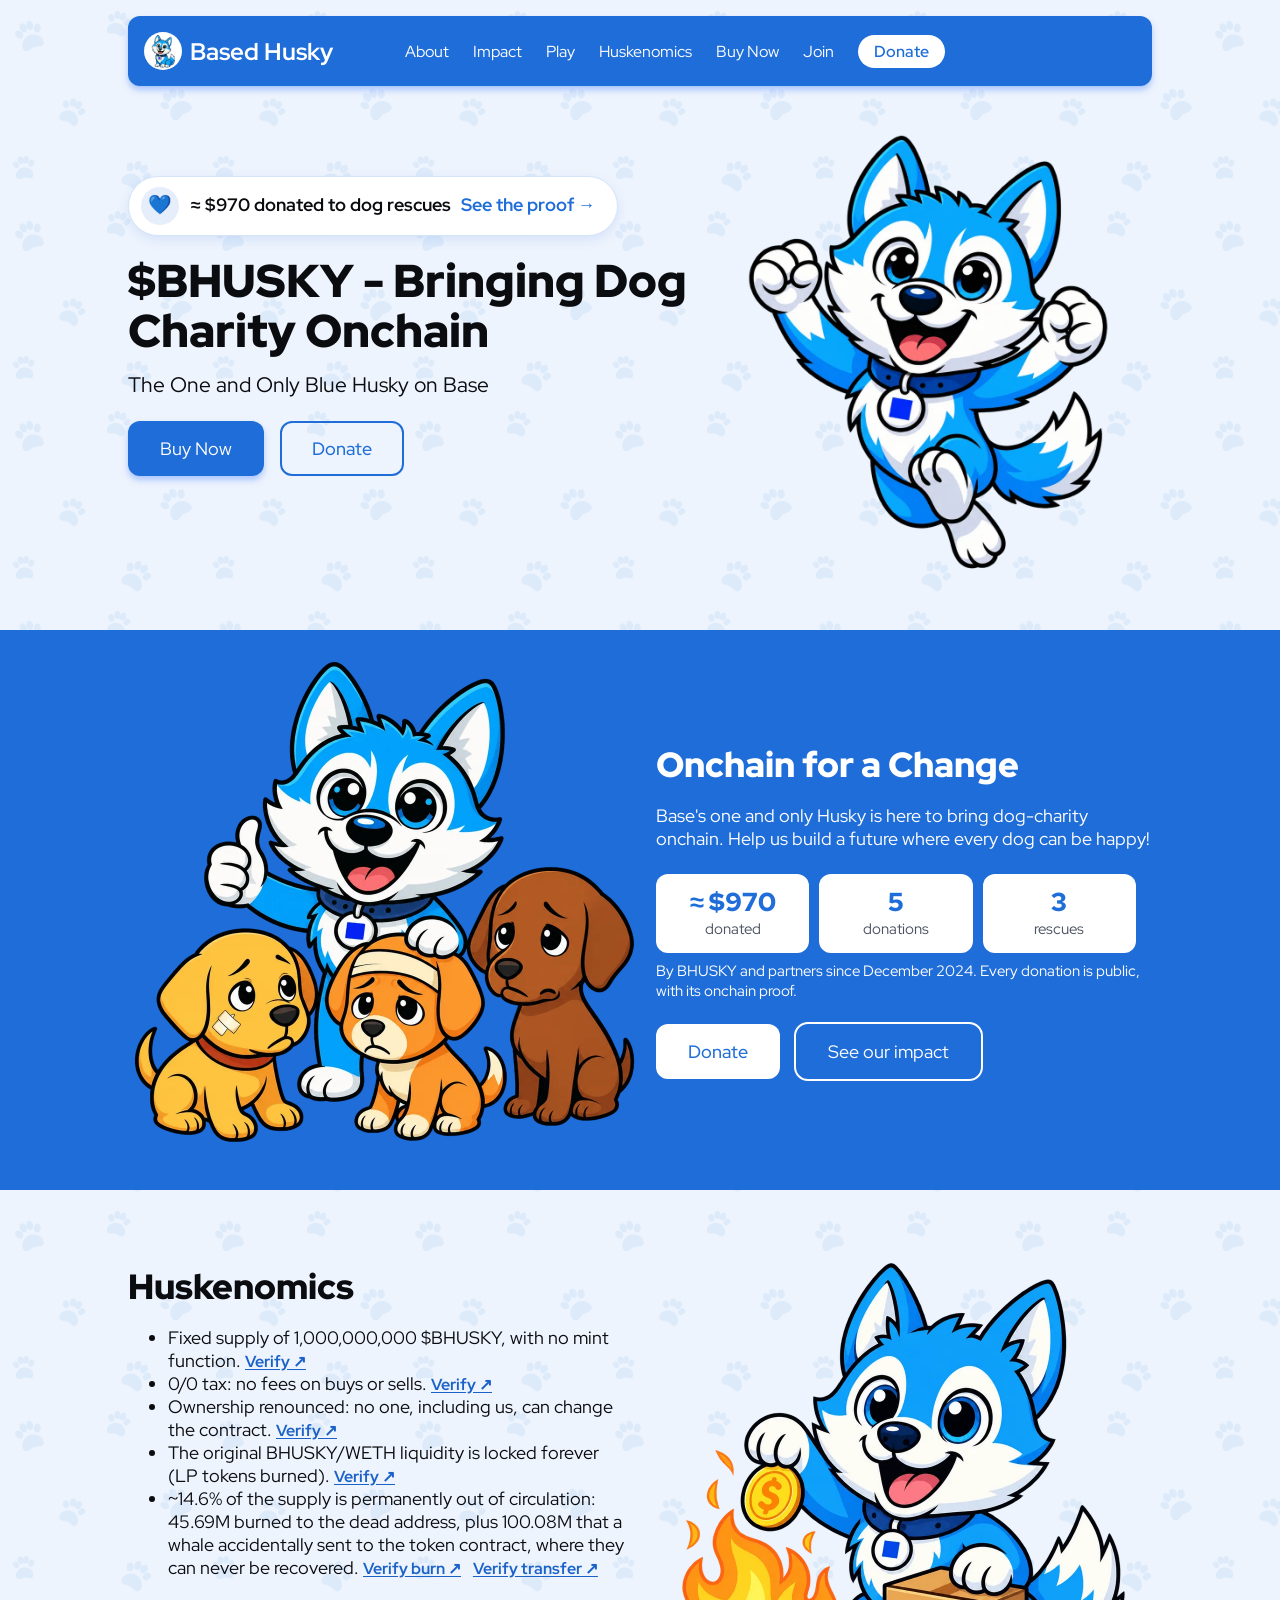
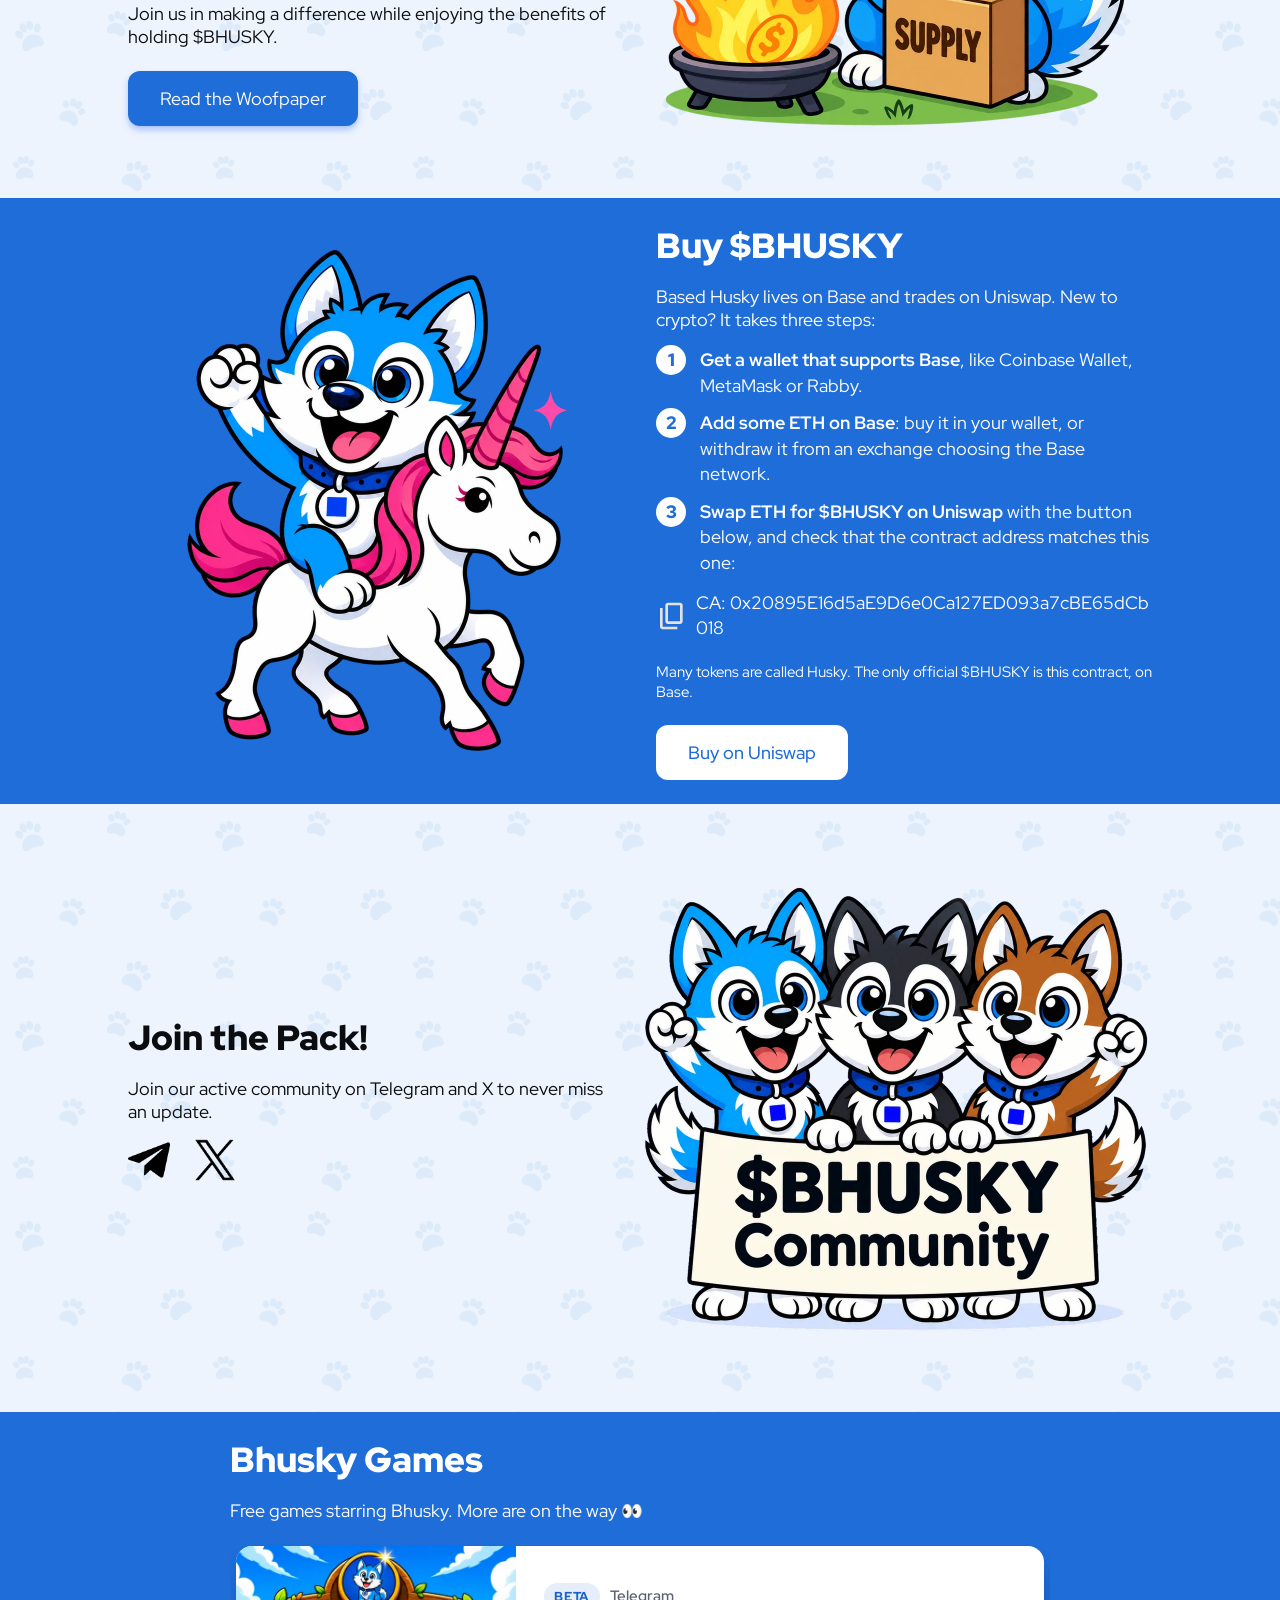
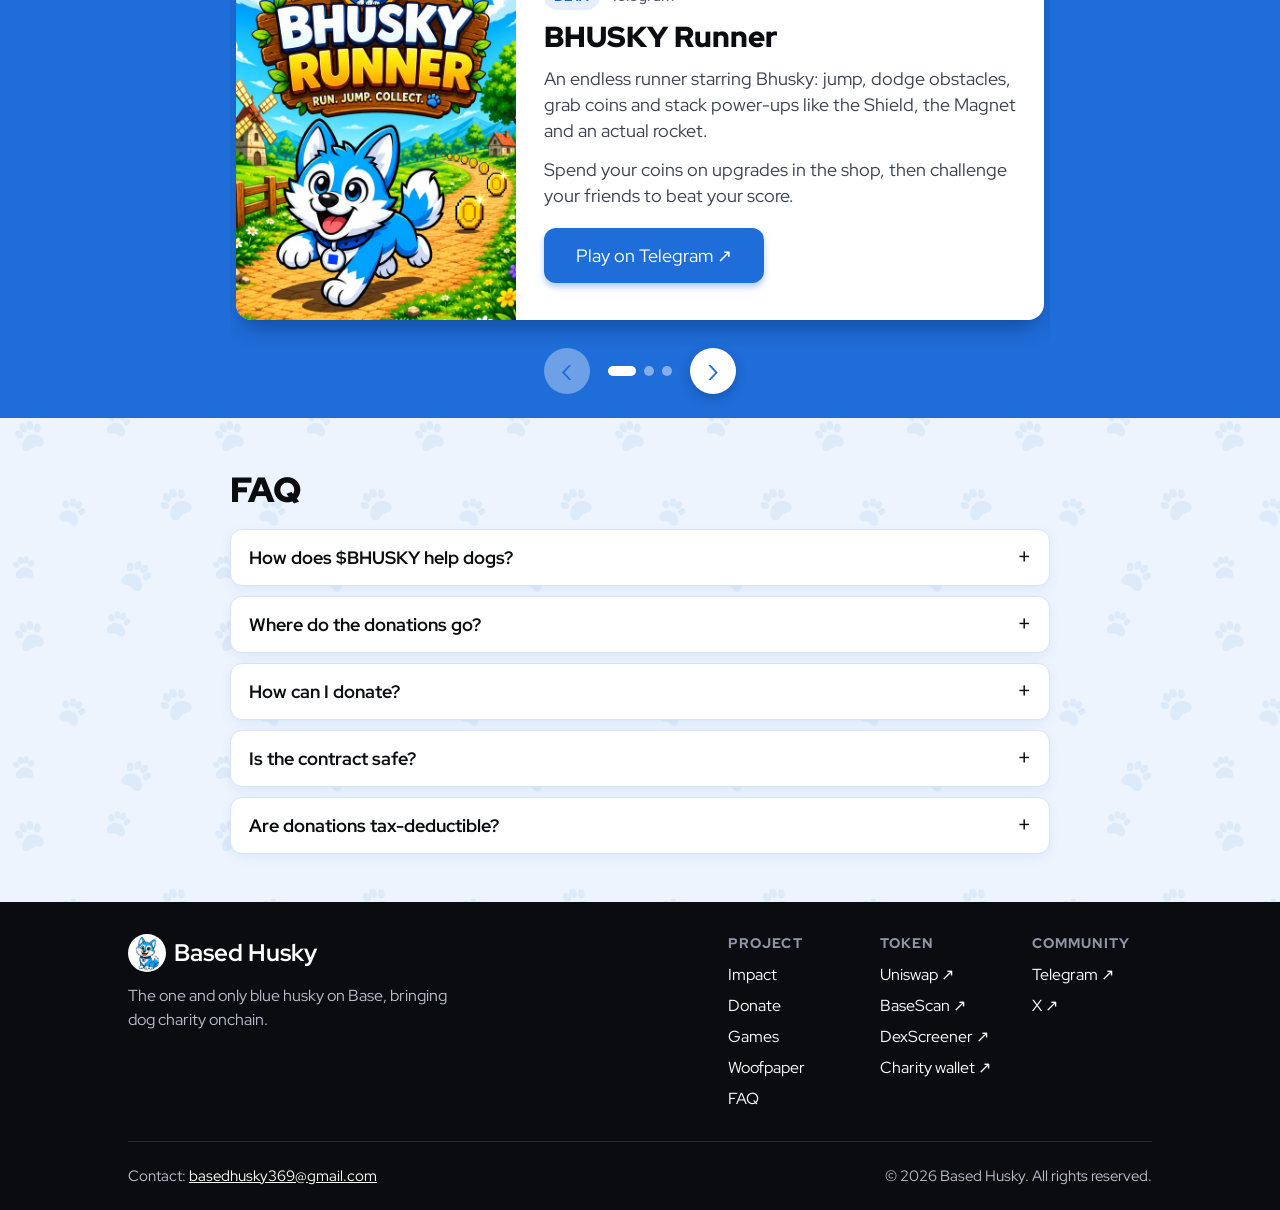
==== commit 78d80411: "Build: accessibility fixes and a Bhusky 404 page Built from Based-Husky/bhusky-website#19. Keeps mai" ====
--- a/index.html
+++ b/index.html
@@ -24,11 +24,11 @@
   <link rel="apple-touch-icon" href="/apple-touch-icon.png">
   <link rel="manifest" href="/site.webmanifest">
   <link rel="preload" href="/fonts/RedHatDisplay-Variable.woff2" as="font" type="font/woff2" crossorigin="">
-<style>*,*:before,*:after{box-sizing:border-box}*{margin:0}html{--color-primary:#1F6DD9;--color-background:#FFFFFF;--color-text:#0B0C10;--color-outline:#dddddd;--color-primary-text:#FFFFFF;--color-primary-shadow:#6f9dff8a;--color-background-shadow:#c0c0c08a;--color-primary-focused:#367bdb;--color-background-focused:rgb(217, 233, 255);--padding-side-border:8px;--padding-extralarge:32px;--padding-large:24px;--padding-medium:16px;--padding-small:8px;--font-family:"Red Hat Display", sans-serif;--font-size-title:1.5rem;--font-size-headline:2.2rem;--border-radius:12px}html{background-color:#eef4fd;background-image:url("data:image/svg+xml,%3Csvg xmlns='http://www.w3.org/2000/svg' width='200' height='200' viewBox='0 0 200 200'%3E%3Cdefs%3E%3Cg id='paw'%3E%3Cpath d='M0-1C-7-1-11 5-11 9c0 3.5 3 5 6 4 2-.6 3.5-1 5-1s3 .4 5 1c3 1 6-.5 6-4 0-4-4-10-11-10z'/%3E%3Cellipse cx='-9.6' cy='-5' rx='3.4' ry='4.4' transform='rotate(-28 -9.6 -5)'/%3E%3Cellipse cx='-3.5' cy='-10' rx='3.5' ry='4.7' transform='rotate(-8 -3.5 -10)'/%3E%3Cellipse cx='3.5' cy='-10' rx='3.5' ry='4.7' transform='rotate(8 3.5 -10)'/%3E%3Cellipse cx='9.6' cy='-5' rx='3.4' ry='4.4' transform='rotate(28 9.6 -5)'/%3E%3C/g%3E%3Cg id='bone'%3E%3Crect x='-11' y='-3.2' width='22' height='6.4' rx='3'/%3E%3Ccircle cx='-11.5' cy='-3.6' r='4'/%3E%3Ccircle cx='-11.5' cy='3.6' r='4'/%3E%3Ccircle cx='11.5' cy='-3.6' r='4'/%3E%3Ccircle cx='11.5' cy='3.6' r='4'/%3E%3C/g%3E%3Cg id='heart'%3E%3Cpath d='M0 9C-2 7-10 2-10-3.5-10-7.5-7-10-4.5-10-2-10-.5-8.5 0-7c.5-1.5 2-3 4.5-3 2.5 0 5.5 2.5 5.5 6.5C10 2 2 7 0 9z'/%3E%3C/g%3E%3C/defs%3E%3Cg fill='%231F6DD9' fill-opacity='0.08'%3E%3Cuse href='%23paw' transform='translate(30 36) rotate(-20) scale(1.0)'/%3E%3Cuse href='%23paw' transform='translate(118 24) rotate(15) scale(0.85)'/%3E%3Cuse href='%23paw' transform='translate(176 104) rotate(-35) scale(1.05)'/%3E%3Cuse href='%23paw' transform='translate(72 112) rotate(25) scale(0.9)'/%3E%3Cuse href='%23paw' transform='translate(24 168) rotate(-5) scale(0.8)'/%3E%3Cuse href='%23paw' transform='translate(136 176) rotate(30) scale(1.0)'/%3E%3C/g%3E%3C/svg%3E");background-size:200px 200px}@media only screen and (max-width:600px){html{--padding-side-border:16px}}@media only screen and (min-width:600px){html{--padding-side-border:16px}}@media only screen and (min-width:768px){html{--padding-side-border:32px}}@media only screen and (min-width:1100px){html{--padding-side-border:128px}}@media only screen and (min-width:1550px){html{--padding-side-border:256px}}@media only screen and (min-width:1750px){html{--padding-side-border:384px}}</style><link rel="stylesheet" href="styles-TEMP44OD.css" media="print" data-beasties-media="all"><noscript><link rel="stylesheet" href="styles-TEMP44OD.css"></noscript><style ng-app-id="ng">#app-container[_ngcontent-ng-c1991191221]{padding:var(--padding-medium) 0 0 0;display:flex;flex-direction:column;gap:var(--padding-large);align-items:stretch}bhusky-header[_ngcontent-ng-c1991191221]{position:sticky}.join-icon-link[_ngcontent-ng-c1991191221]{filter:invert()}.button-bar[_ngcontent-ng-c1991191221]{display:flex;gap:var(--padding-large);padding:var(--padding-medium);padding-left:0}.contract-address[_ngcontent-ng-c1991191221]{display:flex;align-items:center;gap:8px;line-height:1.4;overflow-wrap:anywhere}.contract-address[_ngcontent-ng-c1991191221]   a[role=button][_ngcontent-ng-c1991191221]{flex:0 0 auto;display:inline-flex;border-radius:5px}.copy-btn[_ngcontent-ng-c1991191221]{cursor:pointer;border-radius:5px;display:block}.copy-btn[_ngcontent-ng-c1991191221]:hover{background-color:var(--color-primary-focused)}.verify[_ngcontent-ng-c1991191221]{color:var(--color-primary);font-size:.9em;font-weight:700;white-space:nowrap;text-underline-offset:2px}.verify[_ngcontent-ng-c1991191221] + .verify[_ngcontent-ng-c1991191221]{margin-left:.75em}.verify[_ngcontent-ng-c1991191221]:hover, .verify[_ngcontent-ng-c1991191221]:focus{color:var(--color-primary-focused)}.impact-pill[_ngcontent-ng-c1991191221]{display:inline-flex;align-items:center;gap:10px;margin-bottom:var(--padding-medium);padding:8px 16px 8px 10px;border-radius:999px;background-color:var(--color-background);border:1px solid #d6e4fa;box-shadow:0 4px 12px #1f6dd91f;color:var(--color-text);font-size:.95rem;line-height:1.3;text-decoration:none}.impact-pill-text[_ngcontent-ng-c1991191221]{display:flex;flex-wrap:wrap;column-gap:8px}.impact-pill[_ngcontent-ng-c1991191221]   strong[_ngcontent-ng-c1991191221]{font-weight:700}.impact-pill-heart[_ngcontent-ng-c1991191221]{flex:0 0 auto;display:inline-flex;align-items:center;justify-content:center;width:30px;height:30px;border-radius:50%;background-color:#e6eefc;font-size:15px}.impact-pill-more[_ngcontent-ng-c1991191221]{color:var(--color-primary);font-weight:700;white-space:nowrap}.impact-pill[_ngcontent-ng-c1991191221]:hover, .impact-pill[_ngcontent-ng-c1991191221]:focus{border-color:var(--color-primary)}.impact-stats[_ngcontent-ng-c1991191221]{list-style:none;padding:0;margin:var(--padding-large) 0 var(--padding-small);display:grid;grid-template-columns:repeat(3,1fr);gap:10px;max-width:480px}.impact-stats[_ngcontent-ng-c1991191221]   li[_ngcontent-ng-c1991191221]{background-color:var(--color-background);color:var(--color-text);border-radius:var(--border-radius);padding:14px 8px;text-align:center;display:flex;flex-direction:column;gap:2px}.impact-stats[_ngcontent-ng-c1991191221]   strong[_ngcontent-ng-c1991191221]{color:var(--color-primary);font-size:1.6rem;font-weight:900;line-height:1.1;white-space:nowrap}.impact-stats[_ngcontent-ng-c1991191221]   span[_ngcontent-ng-c1991191221]{font-size:.95rem;color:#4a5160}.impact-note[_ngcontent-ng-c1991191221]{font-size:.95rem;opacity:.92}@media only screen and (min-width:993px){.hero-subtitle[_ngcontent-ng-c1991191221]{font-size:1.3rem}.impact-pill[_ngcontent-ng-c1991191221]{font-size:1.1rem;gap:12px;padding:10px 22px 10px 12px;margin-bottom:20px}.impact-pill-heart[_ngcontent-ng-c1991191221]{width:38px;height:38px;font-size:19px}.impact-pill-text[_ngcontent-ng-c1991191221]{column-gap:10px}}.buy-steps[_ngcontent-ng-c1991191221]{list-style:none;counter-reset:step;padding:0;margin:var(--padding-medium) 0;display:flex;flex-direction:column;gap:12px}.buy-steps[_ngcontent-ng-c1991191221]   li[_ngcontent-ng-c1991191221]{counter-increment:step;position:relative;padding-left:44px;line-height:1.45}.buy-steps[_ngcontent-ng-c1991191221]   li[_ngcontent-ng-c1991191221]:before{content:counter(step);position:absolute;left:0;top:-2px;width:30px;height:30px;border-radius:50%;background-color:var(--color-primary-text);color:var(--color-primary);font-weight:900;display:flex;align-items:center;justify-content:center}.copy-status[_ngcontent-ng-c1991191221]{min-height:1.4em;font-size:.95rem;font-weight:700}.buy-note[_ngcontent-ng-c1991191221]{font-size:.95rem;opacity:.92}.faq-list[_ngcontent-ng-c1991191221]{display:flex;flex-direction:column;gap:10px}.faq-item[_ngcontent-ng-c1991191221]{background-color:var(--color-background);border:1px solid #d6e4fa;border-radius:var(--border-radius);box-shadow:0 4px 12px #1f6dd914}.faq-item[_ngcontent-ng-c1991191221]   summary[_ngcontent-ng-c1991191221]{cursor:pointer;list-style:none;padding:16px 52px 16px 18px;font-weight:700;position:relative}.faq-item[_ngcontent-ng-c1991191221]   summary[_ngcontent-ng-c1991191221]::-webkit-details-marker{display:none}.faq-item[_ngcontent-ng-c1991191221]   summary[_ngcontent-ng-c1991191221]:after{content:"+";position:absolute;right:18px;top:50%;transform:translateY(-50%);font-size:1.5rem;font-weight:400;line-height:1}.faq-item[open][_ngcontent-ng-c1991191221]   summary[_ngcontent-ng-c1991191221]:after{content:"\2212"}.faq-item[_ngcontent-ng-c1991191221]   summary[_ngcontent-ng-c1991191221]:hover, .faq-item[_ngcontent-ng-c1991191221]   summary[_ngcontent-ng-c1991191221]:focus-visible{background-color:var(--color-background-focused);border-radius:var(--border-radius)}.faq-item[_ngcontent-ng-c1991191221]   p[_ngcontent-ng-c1991191221]{padding:0 18px 18px;line-height:1.5;color:#3a4150}.faq-item[_ngcontent-ng-c1991191221]   a[_ngcontent-ng-c1991191221]{color:var(--color-primary);font-weight:700;text-underline-offset:2px}.game-carousel[_ngcontent-ng-c1991191221]{margin:8px 0 0}.game-track[_ngcontent-ng-c1991191221]{display:flex;overflow-x:auto;scroll-snap-type:x mandatory;scrollbar-width:none;overscroll-behavior-x:contain}.game-track[_ngcontent-ng-c1991191221]::-webkit-scrollbar{display:none}.game-slide[_ngcontent-ng-c1991191221]{flex:0 0 100%;scroll-snap-align:start;scroll-snap-stop:always;padding:16px 6px 28px;display:flex}.game-card[_ngcontent-ng-c1991191221]{flex:1;display:grid;grid-template-columns:280px 1fr;background-color:var(--color-background);color:var(--color-text);border-radius:16px;overflow:hidden;box-shadow:0 14px 22px -8px #05143c66}.game-cover[_ngcontent-ng-c1991191221]{display:block;width:100%;height:100%;aspect-ratio:3 / 4;object-fit:cover}.game-body[_ngcontent-ng-c1991191221]{padding:var(--padding-large) 28px;display:flex;flex-direction:column;justify-content:center;gap:12px}.game-body[_ngcontent-ng-c1991191221]   h2[_ngcontent-ng-c1991191221]{font-size:1.8rem;font-weight:900;line-height:1.1}.game-body[_ngcontent-ng-c1991191221]   p[_ngcontent-ng-c1991191221]{line-height:1.5;color:#3a4150}.game-body[_ngcontent-ng-c1991191221]   .game-meta[_ngcontent-ng-c1991191221]{display:flex;align-items:center;gap:10px;font-size:.95rem;font-weight:600;color:#5b6372}.game-badge[_ngcontent-ng-c1991191221]{background-color:#e6eefc;color:var(--color-primary);font-size:.8rem;font-weight:800;letter-spacing:.06em;text-transform:uppercase;padding:4px 10px;border-radius:999px}.game-badge-soon[_ngcontent-ng-c1991191221]{background-color:#fff1c2;color:#7a5600}.game-actions[_ngcontent-ng-c1991191221]{display:flex;flex-wrap:wrap;gap:12px;margin-top:6px}.game-btn[_ngcontent-ng-c1991191221]{text-align:center;background-color:var(--color-primary);color:var(--color-primary-text);text-decoration:none;padding:var(--padding-medium) var(--padding-extralarge);border-radius:var(--border-radius);box-shadow:0 4px 6px var(--color-primary-shadow)}.game-btn[_ngcontent-ng-c1991191221]:hover, .game-btn[_ngcontent-ng-c1991191221]:focus{background-color:var(--color-primary-focused)}.game-btn-soon[_ngcontent-ng-c1991191221], .game-btn-soon[_ngcontent-ng-c1991191221]:hover{background-color:#e6eefc;color:var(--color-primary);box-shadow:none;font-weight:600;cursor:default}.game-controls[_ngcontent-ng-c1991191221]{display:flex;align-items:center;justify-content:center;gap:18px}.game-arrow[_ngcontent-ng-c1991191221]{width:46px;height:46px;border-radius:50%;border:none;background-color:var(--color-background);color:var(--color-primary);font-family:var(--font-family);font-size:30px;line-height:1;padding-bottom:4px;cursor:pointer;box-shadow:0 4px 12px #05143c40}.game-arrow[_ngcontent-ng-c1991191221]:hover:not(:disabled), .game-arrow[_ngcontent-ng-c1991191221]:focus-visible{background-color:var(--color-background-focused)}.game-arrow[_ngcontent-ng-c1991191221]:disabled{opacity:.35;cursor:default;box-shadow:none}.game-dots[_ngcontent-ng-c1991191221]{display:flex;gap:8px}.game-dot[_ngcontent-ng-c1991191221]{width:10px;height:10px;padding:0;border:none;border-radius:999px;background-color:#ffffff73;cursor:pointer;transition:width .15s}.game-dot.active[_ngcontent-ng-c1991191221]{width:28px;background-color:var(--color-primary-text)}@media only screen and (max-width:600px){.game-carousel[_ngcontent-ng-c1991191221]{position:relative}.game-card[_ngcontent-ng-c1991191221]{grid-template-columns:1fr;grid-template-rows:auto 1fr}.game-actions[_ngcontent-ng-c1991191221]{margin-top:auto;padding-top:6px}.game-cover[_ngcontent-ng-c1991191221]{height:auto}.game-body[_ngcontent-ng-c1991191221]{padding:var(--padding-large) 20px;justify-content:flex-start}.game-actions[_ngcontent-ng-c1991191221]   .game-btn[_ngcontent-ng-c1991191221]{flex:1 1 100%}.game-arrow[_ngcontent-ng-c1991191221]{position:absolute;z-index:2;top:calc(16px + (100vw - 2 * var(--padding-side-border) - 12px) * 2 / 3);transform:translateY(-50%);width:42px;height:42px;font-size:28px}.game-arrow-prev[_ngcontent-ng-c1991191221]{left:14px}.game-arrow-next[_ngcontent-ng-c1991191221]{right:14px}.game-arrow[_ngcontent-ng-c1991191221]:disabled{display:none}}</style><style ng-app-id="ng">.main-header[_ngcontent-ng-c3281133192]{background-color:var(--color-primary);border-radius:var(--border-radius);padding:var(--padding-medium);box-shadow:0 4px 6px var(--color-primary-shadow);display:flex;justify-content:space-between;align-items:center;margin:0 var(--padding-side-border)}.header-nav[_ngcontent-ng-c3281133192]{display:flex;gap:var(--padding-large);align-items:center}.header-link[_ngcontent-ng-c3281133192]{color:var(--color-primary-text);font-family:var(--font-family);text-decoration:none;position:relative}.header-link[_ngcontent-ng-c3281133192]:after{content:"";position:absolute;bottom:0;left:0;width:100%;height:.1em;background-color:var(--color-primary-text);opacity:0;transition:opacity .1s,transform .1s}.header-link[_ngcontent-ng-c3281133192]:hover:after, .header-link[_ngcontent-ng-c3281133192]:focus:after{opacity:1;transform:translate3d(0,.2em,0)}.menu-hidden[_ngcontent-ng-c3281133192]{display:none!important}.header-sidebar[_ngcontent-ng-c3281133192]{min-width:200px;background-color:var(--color-background);position:fixed;right:0;bottom:0;top:0;box-shadow:-1px 4px 6px var(--color-background-shadow);padding:var(--padding-large);justify-content:space-between;display:flex;flex-direction:column}.sidebar-link[_ngcontent-ng-c3281133192]{color:var(--color-text);font-family:var(--font-family);text-decoration:none;position:relative;font-size:18px}.sidebar-link[_ngcontent-ng-c3281133192]:after{content:"";position:absolute;bottom:0;left:0;width:100%;height:.1em;background-color:var(--color-text);opacity:0;transition:opacity .1s,transform .1s}.sidebar-link[_ngcontent-ng-c3281133192]:hover:after, .sidebar-link[_ngcontent-ng-c3281133192]:focus:after{opacity:1;transform:translate3d(0,.2em,0)}.sidebar-nav[_ngcontent-ng-c3281133192]{padding:var(--padding-large);display:flex;flex-direction:column;gap:var(--padding-medium);align-items:flex-start}.sidebar-divider[_ngcontent-ng-c3281133192]{border-top:1px solid var(--color-outline);width:100%}.sidebar-icon-link[_ngcontent-ng-c3281133192]{filter:invert()}.sidebar-icon-nav[_ngcontent-ng-c3281133192]{display:flex;gap:var(--padding-large);padding:var(--padding-medium);justify-content:space-between}.burger-menu-btn[_ngcontent-ng-c3281133192]{cursor:pointer}.close-btn-container[_ngcontent-ng-c3281133192]{position:relative;padding:var(--padding-medium)}.close-btn[_ngcontent-ng-c3281133192]{cursor:pointer;position:absolute;right:0}.header-link-cta[_ngcontent-ng-c3281133192]{background-color:var(--color-primary-text);color:var(--color-primary);font-weight:600;padding:6px 16px;border-radius:999px}.header-link-cta[_ngcontent-ng-c3281133192]:after{display:none}.header-link-cta[_ngcontent-ng-c3281133192]:hover, .header-link-cta[_ngcontent-ng-c3281133192]:focus{background-color:var(--color-background-focused)}.sidebar-link-cta[_ngcontent-ng-c3281133192]{background-color:var(--color-primary);color:var(--color-primary-text);font-weight:600;padding:8px 20px;border-radius:999px}.sidebar-link-cta[_ngcontent-ng-c3281133192]:after{display:none}</style><style ng-app-id="ng">.section-text-content[_ngcontent-ng-c2124656392]{font-family:var(--font-family);padding-top:var(--padding-large);width:100%}.section-text-content[_ngcontent-ng-c2124656392]   h1[_ngcontent-ng-c2124656392]{font-size:var(--font-size-headline);font-weight:900;margin-bottom:var(--padding-medium)}.section-text-content[_ngcontent-ng-c2124656392]{font-size:1.1rem}.section-container[_ngcontent-ng-c2124656392], .section-container-blue[_ngcontent-ng-c2124656392]{display:flex;padding:var(--padding-large) var(--padding-side-border);gap:var(--padding-medium)}.section-container[_ngcontent-ng-c2124656392]{color:var(--color-text)}.section-container-blue[_ngcontent-ng-c2124656392]{flex-direction:row-reverse;color:var(--color-primary-text);background-color:var(--color-primary)}.section-image[_ngcontent-ng-c2124656392]{width:100%;height:auto;max-width:512px}.button-divider[_ngcontent-ng-c2124656392]{width:var(--padding-medium);height:var(--padding-medium);display:inline-block}@media only screen and (max-width:992px){.section-container[_ngcontent-ng-c2124656392], .section-container-blue[_ngcontent-ng-c2124656392]{flex-direction:column-reverse;align-items:center}.section-text-content[_ngcontent-ng-c2124656392]{padding-top:0}}@media only screen and (min-width:993px){.section-container[_ngcontent-ng-c2124656392], .section-container-blue[_ngcontent-ng-c2124656392]{align-items:center}.section-text-content[_ngcontent-ng-c2124656392]{padding-top:0}.section-hero[_ngcontent-ng-c2124656392]   h1[_ngcontent-ng-c2124656392]{font-size:clamp(2.6rem,3.6vw,3.6rem);line-height:1.08}}@media only screen and (min-width:993px){.section-hero[_ngcontent-ng-c2124656392]   .section-image[_ngcontent-ng-c2124656392]{max-width:448px}.section-hero[_ngcontent-ng-c2124656392]   .section-text-content[_ngcontent-ng-c2124656392]{padding-bottom:64px}}.section-centered[_ngcontent-ng-c2124656392]   .section-text-content[_ngcontent-ng-c2124656392]{max-width:820px;margin:0 auto}</style><style ng-app-id="ng">.bhusky-footer[_ngcontent-ng-c1859226268]{background-color:var(--color-text);color:var(--color-primary-text);padding:var(--padding-extralarge) var(--padding-side-border) var(--padding-large);font-family:var(--font-family);display:flex;flex-direction:column;gap:var(--padding-extralarge)}.footer-top[_ngcontent-ng-c1859226268]{display:flex;justify-content:space-between;gap:var(--padding-extralarge)}.footer-brand[_ngcontent-ng-c1859226268]{max-width:320px}.footer-tagline[_ngcontent-ng-c1859226268]{margin-top:12px;color:#b8bec9;line-height:1.5}.footer-cols[_ngcontent-ng-c1859226268]{display:grid;grid-template-columns:repeat(3,minmax(120px,auto));gap:var(--padding-extralarge)}.footer-col[_ngcontent-ng-c1859226268]{display:flex;flex-direction:column;gap:10px}.footer-col[_ngcontent-ng-c1859226268]   h2[_ngcontent-ng-c1859226268]{font-size:.85rem;font-weight:800;letter-spacing:.08em;text-transform:uppercase;color:#8f97a6;margin-bottom:2px}.footer-col[_ngcontent-ng-c1859226268]   a[_ngcontent-ng-c1859226268]{color:var(--color-primary-text);text-decoration:none}.footer-col[_ngcontent-ng-c1859226268]   a[_ngcontent-ng-c1859226268]:hover, .footer-col[_ngcontent-ng-c1859226268]   a[_ngcontent-ng-c1859226268]:focus{text-decoration:underline;text-underline-offset:3px}.footer-bottom[_ngcontent-ng-c1859226268]{display:flex;justify-content:space-between;gap:var(--padding-small) var(--padding-large);flex-wrap:wrap;padding-top:var(--padding-large);border-top:1px solid #2a2d36;color:#b8bec9;font-size:.95rem}.mail-link[_ngcontent-ng-c1859226268]{color:var(--color-primary-text);display:inline-block}@media only screen and (max-width:768px){.footer-top[_ngcontent-ng-c1859226268]{flex-direction:column}.footer-cols[_ngcontent-ng-c1859226268]{grid-template-columns:repeat(2,1fr);gap:var(--padding-large)}.footer-bottom[_ngcontent-ng-c1859226268]{flex-direction:column}}</style><style ng-app-id="ng">.logo-text[_ngcontent-ng-c3064136747]{font-family:var(--font-family);font-size:var(--font-size-title);font-weight:700}.white[_ngcontent-ng-c3064136747]{color:#fff}.blue[_ngcontent-ng-c3064136747]{color:var(--color-primary)}.logo-container[_ngcontent-ng-c3064136747]{display:flex;align-items:center;gap:var(--padding-small)}</style><style ng-app-id="ng">.bhusky-btn[_ngcontent-ng-c1289796476]{padding:var(--padding-medium) var(--padding-extralarge);border-radius:var(--border-radius);text-decoration:none;text-align:center;margin-top:0;display:inline-block}.btn-primary.btn-on-white[_ngcontent-ng-c1289796476]{background-color:var(--color-primary);color:var(--color-primary-text);box-shadow:0 4px 6px var(--color-primary-shadow)}.btn-primary.btn-on-white[_ngcontent-ng-c1289796476]:hover{background-color:var(--color-primary-focused)}.btn-primary.btn-on-blue[_ngcontent-ng-c1289796476]{background-color:var(--color-primary-text);color:var(--color-primary);font-weight:500}.btn-primary.btn-on-blue[_ngcontent-ng-c1289796476]:hover{background-color:var(--color-background-focused)}.btn-secondary.btn-on-white[_ngcontent-ng-c1289796476]{outline:2px solid var(--color-primary);outline-offset:-2px;color:var(--color-primary);font-weight:500}.btn-secondary.btn-on-white[_ngcontent-ng-c1289796476]:hover{background-color:var(--color-background-focused)}.btn-secondary.btn-on-blue[_ngcontent-ng-c1289796476]{outline:2px solid var(--color-primary-text);color:var(--color-primary-text)}.btn-secondary.btn-on-blue[_ngcontent-ng-c1289796476]:hover{background-color:var(--color-primary-focused)}@media only screen and (max-width:600px){.bhusky-btn[_ngcontent-ng-c1289796476]{align-self:stretch;display:block}}</style></head>
+<style>*,*:before,*:after{box-sizing:border-box}*{margin:0}html{--color-primary:#1F6DD9;--color-background:#FFFFFF;--color-text:#0B0C10;--color-outline:#dddddd;--color-primary-text:#FFFFFF;--color-primary-shadow:#6f9dff8a;--color-background-shadow:#c0c0c08a;--color-primary-focused:#367bdb;--color-primary-ink:#1A62C7;--color-background-focused:rgb(217, 233, 255);--padding-side-border:8px;--padding-extralarge:32px;--padding-large:24px;--padding-medium:16px;--padding-small:8px;--font-family:"Red Hat Display", sans-serif;--font-size-title:1.5rem;--font-size-headline:2.2rem;--border-radius:12px}html{background-color:#eef4fd;background-image:url("data:image/svg+xml,%3Csvg xmlns='http://www.w3.org/2000/svg' width='200' height='200' viewBox='0 0 200 200'%3E%3Cdefs%3E%3Cg id='paw'%3E%3Cpath d='M0-1C-7-1-11 5-11 9c0 3.5 3 5 6 4 2-.6 3.5-1 5-1s3 .4 5 1c3 1 6-.5 6-4 0-4-4-10-11-10z'/%3E%3Cellipse cx='-9.6' cy='-5' rx='3.4' ry='4.4' transform='rotate(-28 -9.6 -5)'/%3E%3Cellipse cx='-3.5' cy='-10' rx='3.5' ry='4.7' transform='rotate(-8 -3.5 -10)'/%3E%3Cellipse cx='3.5' cy='-10' rx='3.5' ry='4.7' transform='rotate(8 3.5 -10)'/%3E%3Cellipse cx='9.6' cy='-5' rx='3.4' ry='4.4' transform='rotate(28 9.6 -5)'/%3E%3C/g%3E%3Cg id='bone'%3E%3Crect x='-11' y='-3.2' width='22' height='6.4' rx='3'/%3E%3Ccircle cx='-11.5' cy='-3.6' r='4'/%3E%3Ccircle cx='-11.5' cy='3.6' r='4'/%3E%3Ccircle cx='11.5' cy='-3.6' r='4'/%3E%3Ccircle cx='11.5' cy='3.6' r='4'/%3E%3C/g%3E%3Cg id='heart'%3E%3Cpath d='M0 9C-2 7-10 2-10-3.5-10-7.5-7-10-4.5-10-2-10-.5-8.5 0-7c.5-1.5 2-3 4.5-3 2.5 0 5.5 2.5 5.5 6.5C10 2 2 7 0 9z'/%3E%3C/g%3E%3C/defs%3E%3Cg fill='%231F6DD9' fill-opacity='0.08'%3E%3Cuse href='%23paw' transform='translate(30 36) rotate(-20) scale(1.0)'/%3E%3Cuse href='%23paw' transform='translate(118 24) rotate(15) scale(0.85)'/%3E%3Cuse href='%23paw' transform='translate(176 104) rotate(-35) scale(1.05)'/%3E%3Cuse href='%23paw' transform='translate(72 112) rotate(25) scale(0.9)'/%3E%3Cuse href='%23paw' transform='translate(24 168) rotate(-5) scale(0.8)'/%3E%3Cuse href='%23paw' transform='translate(136 176) rotate(30) scale(1.0)'/%3E%3C/g%3E%3C/svg%3E");background-size:200px 200px}@media only screen and (max-width:600px){html{--padding-side-border:16px}}@media only screen and (min-width:600px){html{--padding-side-border:16px}}@media only screen and (min-width:768px){html{--padding-side-border:32px}}@media only screen and (min-width:1100px){html{--padding-side-border:128px}}@media only screen and (min-width:1550px){html{--padding-side-border:256px}}@media only screen and (min-width:1750px){html{--padding-side-border:384px}}</style><link rel="stylesheet" href="styles-6WCPXJBG.css" media="print" data-beasties-media="all"><noscript><link rel="stylesheet" href="styles-6WCPXJBG.css"></noscript><style ng-app-id="ng">#app-container[_ngcontent-ng-c1605824438]{padding:var(--padding-medium) 0 0 0;display:flex;flex-direction:column;gap:var(--padding-large);align-items:stretch}bhusky-header[_ngcontent-ng-c1605824438]{position:sticky}.join-icon-link[_ngcontent-ng-c1605824438]{filter:invert()}.button-bar[_ngcontent-ng-c1605824438]{display:flex;gap:var(--padding-large);padding:var(--padding-medium);padding-left:0}.contract-address[_ngcontent-ng-c1605824438]{display:flex;align-items:center;gap:8px;line-height:1.4;overflow-wrap:anywhere}.contract-address[_ngcontent-ng-c1605824438]   a[role=button][_ngcontent-ng-c1605824438]{flex:0 0 auto;display:inline-flex;border-radius:5px}.copy-btn[_ngcontent-ng-c1605824438]{cursor:pointer;border-radius:5px;display:block}.copy-btn[_ngcontent-ng-c1605824438]:hover{background-color:var(--color-primary-focused)}.verify[_ngcontent-ng-c1605824438]{color:var(--color-primary-ink);font-size:.9em;font-weight:700;white-space:nowrap;text-underline-offset:2px}.verify[_ngcontent-ng-c1605824438] + .verify[_ngcontent-ng-c1605824438]{margin-left:.75em}.verify[_ngcontent-ng-c1605824438]:hover, .verify[_ngcontent-ng-c1605824438]:focus{color:var(--color-primary-focused)}.impact-pill[_ngcontent-ng-c1605824438]{display:inline-flex;align-items:center;gap:10px;margin-bottom:var(--padding-medium);padding:8px 16px 8px 10px;border-radius:999px;background-color:var(--color-background);border:1px solid #d6e4fa;box-shadow:0 4px 12px #1f6dd91f;color:var(--color-text);font-size:.95rem;line-height:1.3;text-decoration:none}.impact-pill-text[_ngcontent-ng-c1605824438]{display:flex;flex-wrap:wrap;column-gap:8px}.impact-pill[_ngcontent-ng-c1605824438]   strong[_ngcontent-ng-c1605824438]{font-weight:700}.impact-pill-heart[_ngcontent-ng-c1605824438]{flex:0 0 auto;display:inline-flex;align-items:center;justify-content:center;width:30px;height:30px;border-radius:50%;background-color:#e6eefc;font-size:15px}.impact-pill-more[_ngcontent-ng-c1605824438]{color:var(--color-primary);font-weight:700;white-space:nowrap}.impact-pill[_ngcontent-ng-c1605824438]:hover, .impact-pill[_ngcontent-ng-c1605824438]:focus{border-color:var(--color-primary)}.impact-stats[_ngcontent-ng-c1605824438]{list-style:none;padding:0;margin:var(--padding-large) 0 var(--padding-small);display:grid;grid-template-columns:repeat(3,1fr);gap:10px;max-width:480px}.impact-stats[_ngcontent-ng-c1605824438]   li[_ngcontent-ng-c1605824438]{background-color:var(--color-background);color:var(--color-text);border-radius:var(--border-radius);padding:14px 8px;text-align:center;display:flex;flex-direction:column;gap:2px}.impact-stats[_ngcontent-ng-c1605824438]   strong[_ngcontent-ng-c1605824438]{color:var(--color-primary);font-size:1.6rem;font-weight:900;line-height:1.1;white-space:nowrap}.impact-stats[_ngcontent-ng-c1605824438]   span[_ngcontent-ng-c1605824438]{font-size:.95rem;color:#4a5160}.impact-note[_ngcontent-ng-c1605824438]{font-size:.95rem}@media only screen and (min-width:993px){.hero-subtitle[_ngcontent-ng-c1605824438]{font-size:1.3rem}.impact-pill[_ngcontent-ng-c1605824438]{font-size:1.1rem;gap:12px;padding:10px 22px 10px 12px;margin-bottom:20px}.impact-pill-heart[_ngcontent-ng-c1605824438]{width:38px;height:38px;font-size:19px}.impact-pill-text[_ngcontent-ng-c1605824438]{column-gap:10px}}.buy-steps[_ngcontent-ng-c1605824438]{list-style:none;counter-reset:step;padding:0;margin:var(--padding-medium) 0;display:flex;flex-direction:column;gap:12px}.buy-steps[_ngcontent-ng-c1605824438]   li[_ngcontent-ng-c1605824438]{counter-increment:step;position:relative;padding-left:44px;line-height:1.45}.buy-steps[_ngcontent-ng-c1605824438]   li[_ngcontent-ng-c1605824438]:before{content:counter(step);position:absolute;left:0;top:-2px;width:30px;height:30px;border-radius:50%;background-color:var(--color-primary-text);color:var(--color-primary);font-weight:900;display:flex;align-items:center;justify-content:center}.copy-status[_ngcontent-ng-c1605824438]{min-height:1.4em;font-size:.95rem;font-weight:700}.buy-note[_ngcontent-ng-c1605824438]{font-size:.95rem}.faq-list[_ngcontent-ng-c1605824438]{display:flex;flex-direction:column;gap:10px}.faq-item[_ngcontent-ng-c1605824438]{background-color:var(--color-background);border:1px solid #d6e4fa;border-radius:var(--border-radius);box-shadow:0 4px 12px #1f6dd914}.faq-item[_ngcontent-ng-c1605824438]   summary[_ngcontent-ng-c1605824438]{cursor:pointer;list-style:none;padding:16px 52px 16px 18px;font-weight:700;position:relative}.faq-item[_ngcontent-ng-c1605824438]   summary[_ngcontent-ng-c1605824438]::-webkit-details-marker{display:none}.faq-item[_ngcontent-ng-c1605824438]   summary[_ngcontent-ng-c1605824438]:after{content:"+";position:absolute;right:18px;top:50%;transform:translateY(-50%);font-size:1.5rem;font-weight:400;line-height:1}.faq-item[open][_ngcontent-ng-c1605824438]   summary[_ngcontent-ng-c1605824438]:after{content:"\2212"}.faq-item[_ngcontent-ng-c1605824438]   summary[_ngcontent-ng-c1605824438]:hover, .faq-item[_ngcontent-ng-c1605824438]   summary[_ngcontent-ng-c1605824438]:focus-visible{background-color:var(--color-background-focused);border-radius:var(--border-radius)}.faq-item[_ngcontent-ng-c1605824438]   p[_ngcontent-ng-c1605824438]{padding:0 18px 18px;line-height:1.5;color:#3a4150}.faq-item[_ngcontent-ng-c1605824438]   a[_ngcontent-ng-c1605824438]{color:var(--color-primary);font-weight:700;text-underline-offset:2px}.game-carousel[_ngcontent-ng-c1605824438]{margin:8px 0 0}.game-track[_ngcontent-ng-c1605824438]{display:flex;overflow-x:auto;scroll-snap-type:x mandatory;scrollbar-width:none;overscroll-behavior-x:contain}.game-track[_ngcontent-ng-c1605824438]::-webkit-scrollbar{display:none}.game-slide[_ngcontent-ng-c1605824438]{flex:0 0 100%;scroll-snap-align:start;scroll-snap-stop:always;padding:16px 6px 28px;display:flex}.game-card[_ngcontent-ng-c1605824438]{flex:1;display:grid;grid-template-columns:280px 1fr;background-color:var(--color-background);color:var(--color-text);border-radius:16px;overflow:hidden;box-shadow:0 14px 22px -8px #05143c66}.game-cover[_ngcontent-ng-c1605824438]{display:block;width:100%;height:100%;aspect-ratio:3 / 4;object-fit:cover}.game-body[_ngcontent-ng-c1605824438]{padding:var(--padding-large) 28px;display:flex;flex-direction:column;justify-content:center;gap:12px}.game-body[_ngcontent-ng-c1605824438]   h3[_ngcontent-ng-c1605824438]{font-size:1.8rem;font-weight:900;line-height:1.1}.game-body[_ngcontent-ng-c1605824438]   p[_ngcontent-ng-c1605824438]{line-height:1.5;color:#3a4150}.game-body[_ngcontent-ng-c1605824438]   .game-meta[_ngcontent-ng-c1605824438]{display:flex;align-items:center;gap:10px;font-size:.95rem;font-weight:600;color:#5b6372}.game-badge[_ngcontent-ng-c1605824438]{background-color:#e6eefc;color:var(--color-primary-ink);font-size:.8rem;font-weight:800;letter-spacing:.06em;text-transform:uppercase;padding:4px 10px;border-radius:999px}.game-badge-soon[_ngcontent-ng-c1605824438]{background-color:#fff1c2;color:#7a5600}.game-actions[_ngcontent-ng-c1605824438]{display:flex;flex-wrap:wrap;gap:12px;margin-top:6px}.game-btn[_ngcontent-ng-c1605824438]{text-align:center;background-color:var(--color-primary);color:var(--color-primary-text);text-decoration:none;padding:var(--padding-medium) var(--padding-extralarge);border-radius:var(--border-radius);box-shadow:0 4px 6px var(--color-primary-shadow)}.game-btn[_ngcontent-ng-c1605824438]:hover, .game-btn[_ngcontent-ng-c1605824438]:focus{background-color:var(--color-primary-focused)}.game-btn-soon[_ngcontent-ng-c1605824438], .game-btn-soon[_ngcontent-ng-c1605824438]:hover{background-color:#e6eefc;color:var(--color-primary-ink);box-shadow:none;font-weight:600;cursor:default}.game-controls[_ngcontent-ng-c1605824438]{display:flex;align-items:center;justify-content:center;gap:18px}.game-arrow[_ngcontent-ng-c1605824438]{width:46px;height:46px;border-radius:50%;border:none;background-color:var(--color-background);color:var(--color-primary);font-family:var(--font-family);font-size:30px;line-height:1;padding-bottom:4px;cursor:pointer;box-shadow:0 4px 12px #05143c40}.game-arrow[_ngcontent-ng-c1605824438]:hover:not(:disabled), .game-arrow[_ngcontent-ng-c1605824438]:focus-visible{background-color:var(--color-background-focused)}.game-arrow[_ngcontent-ng-c1605824438]:disabled{opacity:.35;cursor:default;box-shadow:none}.game-dots[_ngcontent-ng-c1605824438]{display:flex;gap:8px}.game-dot[_ngcontent-ng-c1605824438]{width:10px;height:10px;padding:0;border:none;border-radius:999px;background-color:#ffffff73;cursor:pointer;transition:width .15s}.game-dot.active[_ngcontent-ng-c1605824438]{width:28px;background-color:var(--color-primary-text)}@media only screen and (max-width:600px){.game-carousel[_ngcontent-ng-c1605824438]{position:relative}.game-card[_ngcontent-ng-c1605824438]{grid-template-columns:1fr;grid-template-rows:auto 1fr}.game-actions[_ngcontent-ng-c1605824438]{margin-top:auto;padding-top:6px}.game-cover[_ngcontent-ng-c1605824438]{height:auto}.game-body[_ngcontent-ng-c1605824438]{padding:var(--padding-large) 20px;justify-content:flex-start}.game-actions[_ngcontent-ng-c1605824438]   .game-btn[_ngcontent-ng-c1605824438]{flex:1 1 100%}.game-arrow[_ngcontent-ng-c1605824438]{position:absolute;z-index:2;top:calc(16px + (100vw - 2 * var(--padding-side-border) - 12px) * 2 / 3);transform:translateY(-50%);width:42px;height:42px;font-size:28px}.game-arrow-prev[_ngcontent-ng-c1605824438]{left:14px}.game-arrow-next[_ngcontent-ng-c1605824438]{right:14px}.game-arrow[_ngcontent-ng-c1605824438]:disabled{display:none}}main[_ngcontent-ng-c1605824438]{display:flex;flex-direction:column;gap:var(--padding-large)}</style><style ng-app-id="ng">.main-header[_ngcontent-ng-c1815924446]{background-color:var(--color-primary);border-radius:var(--border-radius);padding:var(--padding-medium);box-shadow:0 4px 6px var(--color-primary-shadow);display:flex;justify-content:space-between;align-items:center;margin:0 var(--padding-side-border)}.header-nav[_ngcontent-ng-c1815924446]{display:flex;gap:var(--padding-large);align-items:center}.header-link[_ngcontent-ng-c1815924446]{color:var(--color-primary-text);font-family:var(--font-family);text-decoration:none;position:relative}.header-link[_ngcontent-ng-c1815924446]:after{content:"";position:absolute;bottom:0;left:0;width:100%;height:.1em;background-color:var(--color-primary-text);opacity:0;transition:opacity .1s,transform .1s}.header-link[_ngcontent-ng-c1815924446]:hover:after, .header-link[_ngcontent-ng-c1815924446]:focus:after{opacity:1;transform:translate3d(0,.2em,0)}.menu-hidden[_ngcontent-ng-c1815924446]{display:none!important}.header-sidebar[_ngcontent-ng-c1815924446]{min-width:200px;background-color:var(--color-background);position:fixed;right:0;bottom:0;top:0;box-shadow:-1px 4px 6px var(--color-background-shadow);padding:var(--padding-large);justify-content:space-between;display:flex;flex-direction:column}.sidebar-link[_ngcontent-ng-c1815924446]{color:var(--color-text);font-family:var(--font-family);text-decoration:none;position:relative;font-size:18px}.sidebar-link[_ngcontent-ng-c1815924446]:after{content:"";position:absolute;bottom:0;left:0;width:100%;height:.1em;background-color:var(--color-text);opacity:0;transition:opacity .1s,transform .1s}.sidebar-link[_ngcontent-ng-c1815924446]:hover:after, .sidebar-link[_ngcontent-ng-c1815924446]:focus:after{opacity:1;transform:translate3d(0,.2em,0)}.sidebar-nav[_ngcontent-ng-c1815924446]{padding:var(--padding-large);display:flex;flex-direction:column;gap:var(--padding-medium);align-items:flex-start}.sidebar-divider[_ngcontent-ng-c1815924446]{border-top:1px solid var(--color-outline);width:100%}.sidebar-icon-link[_ngcontent-ng-c1815924446]{filter:invert()}.sidebar-icon-nav[_ngcontent-ng-c1815924446]{display:flex;gap:var(--padding-large);padding:var(--padding-medium);justify-content:space-between}.burger-menu-btn[_ngcontent-ng-c1815924446]{cursor:pointer}.close-btn-container[_ngcontent-ng-c1815924446]{position:relative;padding:var(--padding-medium)}.close-btn[_ngcontent-ng-c1815924446]{cursor:pointer;position:absolute;right:0}.header-link-cta[_ngcontent-ng-c1815924446]{background-color:var(--color-primary-text);color:var(--color-primary);font-weight:600;padding:6px 16px;border-radius:999px}.header-link-cta[_ngcontent-ng-c1815924446]:after{display:none}.header-link-cta[_ngcontent-ng-c1815924446]:hover, .header-link-cta[_ngcontent-ng-c1815924446]:focus{background-color:var(--color-background-focused)}.sidebar-link-cta[_ngcontent-ng-c1815924446]{background-color:var(--color-primary);color:var(--color-primary-text);font-weight:600;padding:8px 20px;border-radius:999px}.sidebar-link-cta[_ngcontent-ng-c1815924446]:after{display:none}</style><style ng-app-id="ng">.section-text-content[_ngcontent-ng-c503550239]{font-family:var(--font-family);padding-top:var(--padding-large);width:100%}.section-text-content[_ngcontent-ng-c503550239]   h1[_ngcontent-ng-c503550239], .section-text-content[_ngcontent-ng-c503550239]   .section-title[_ngcontent-ng-c503550239]{font-size:var(--font-size-headline);font-weight:900;margin-bottom:var(--padding-medium)}.section-text-content[_ngcontent-ng-c503550239]{font-size:1.1rem}.section-container[_ngcontent-ng-c503550239], .section-container-blue[_ngcontent-ng-c503550239]{display:flex;padding:var(--padding-large) var(--padding-side-border);gap:var(--padding-medium)}.section-container[_ngcontent-ng-c503550239]{color:var(--color-text)}.section-container-blue[_ngcontent-ng-c503550239]{flex-direction:row-reverse;color:var(--color-primary-text);background-color:var(--color-primary)}.section-image[_ngcontent-ng-c503550239]{width:100%;height:auto;max-width:512px}.button-divider[_ngcontent-ng-c503550239]{width:var(--padding-medium);height:var(--padding-medium);display:inline-block}@media only screen and (max-width:992px){.section-container[_ngcontent-ng-c503550239], .section-container-blue[_ngcontent-ng-c503550239]{flex-direction:column-reverse;align-items:center}.section-text-content[_ngcontent-ng-c503550239]{padding-top:0}}@media only screen and (min-width:993px){.section-container[_ngcontent-ng-c503550239], .section-container-blue[_ngcontent-ng-c503550239]{align-items:center}.section-text-content[_ngcontent-ng-c503550239]{padding-top:0}.section-hero[_ngcontent-ng-c503550239]   h1[_ngcontent-ng-c503550239]{font-size:clamp(2.6rem,3.6vw,3.6rem);line-height:1.08}}@media only screen and (min-width:993px){.section-hero[_ngcontent-ng-c503550239]   .section-image[_ngcontent-ng-c503550239]{max-width:448px}.section-hero[_ngcontent-ng-c503550239]   .section-text-content[_ngcontent-ng-c503550239]{padding-bottom:64px}}.section-centered[_ngcontent-ng-c503550239]   .section-text-content[_ngcontent-ng-c503550239]{max-width:820px;margin:0 auto}</style><style ng-app-id="ng">.bhusky-footer[_ngcontent-ng-c1859226268]{background-color:var(--color-text);color:var(--color-primary-text);padding:var(--padding-extralarge) var(--padding-side-border) var(--padding-large);font-family:var(--font-family);display:flex;flex-direction:column;gap:var(--padding-extralarge)}.footer-top[_ngcontent-ng-c1859226268]{display:flex;justify-content:space-between;gap:var(--padding-extralarge)}.footer-brand[_ngcontent-ng-c1859226268]{max-width:320px}.footer-tagline[_ngcontent-ng-c1859226268]{margin-top:12px;color:#b8bec9;line-height:1.5}.footer-cols[_ngcontent-ng-c1859226268]{display:grid;grid-template-columns:repeat(3,minmax(120px,auto));gap:var(--padding-extralarge)}.footer-col[_ngcontent-ng-c1859226268]{display:flex;flex-direction:column;gap:10px}.footer-col[_ngcontent-ng-c1859226268]   h2[_ngcontent-ng-c1859226268]{font-size:.85rem;font-weight:800;letter-spacing:.08em;text-transform:uppercase;color:#8f97a6;margin-bottom:2px}.footer-col[_ngcontent-ng-c1859226268]   a[_ngcontent-ng-c1859226268]{color:var(--color-primary-text);text-decoration:none}.footer-col[_ngcontent-ng-c1859226268]   a[_ngcontent-ng-c1859226268]:hover, .footer-col[_ngcontent-ng-c1859226268]   a[_ngcontent-ng-c1859226268]:focus{text-decoration:underline;text-underline-offset:3px}.footer-bottom[_ngcontent-ng-c1859226268]{display:flex;justify-content:space-between;gap:var(--padding-small) var(--padding-large);flex-wrap:wrap;padding-top:var(--padding-large);border-top:1px solid #2a2d36;color:#b8bec9;font-size:.95rem}.mail-link[_ngcontent-ng-c1859226268]{color:var(--color-primary-text);display:inline-block}@media only screen and (max-width:768px){.footer-top[_ngcontent-ng-c1859226268]{flex-direction:column}.footer-cols[_ngcontent-ng-c1859226268]{grid-template-columns:repeat(2,1fr);gap:var(--padding-large)}.footer-bottom[_ngcontent-ng-c1859226268]{flex-direction:column}}</style><style ng-app-id="ng">.logo-text[_ngcontent-ng-c3064136747]{font-family:var(--font-family);font-size:var(--font-size-title);font-weight:700}.white[_ngcontent-ng-c3064136747]{color:#fff}.blue[_ngcontent-ng-c3064136747]{color:var(--color-primary)}.logo-container[_ngcontent-ng-c3064136747]{display:flex;align-items:center;gap:var(--padding-small)}</style><style ng-app-id="ng">.bhusky-btn[_ngcontent-ng-c1289796476]{padding:var(--padding-medium) var(--padding-extralarge);border-radius:var(--border-radius);text-decoration:none;text-align:center;margin-top:0;display:inline-block}.btn-primary.btn-on-white[_ngcontent-ng-c1289796476]{background-color:var(--color-primary);color:var(--color-primary-text);box-shadow:0 4px 6px var(--color-primary-shadow)}.btn-primary.btn-on-white[_ngcontent-ng-c1289796476]:hover{background-color:var(--color-primary-focused)}.btn-primary.btn-on-blue[_ngcontent-ng-c1289796476]{background-color:var(--color-primary-text);color:var(--color-primary);font-weight:500}.btn-primary.btn-on-blue[_ngcontent-ng-c1289796476]:hover{background-color:var(--color-background-focused)}.btn-secondary.btn-on-white[_ngcontent-ng-c1289796476]{outline:2px solid var(--color-primary);outline-offset:-2px;color:var(--color-primary);font-weight:500}.btn-secondary.btn-on-white[_ngcontent-ng-c1289796476]:hover{background-color:var(--color-background-focused)}.btn-secondary.btn-on-blue[_ngcontent-ng-c1289796476]{outline:2px solid var(--color-primary-text);color:var(--color-primary-text)}.btn-secondary.btn-on-blue[_ngcontent-ng-c1289796476]:hover{background-color:var(--color-primary-focused)}@media only screen and (max-width:600px){.bhusky-btn[_ngcontent-ng-c1289796476]{align-self:stretch;display:block}}</style></head>
 
 <body><!--nghm--><script type="text/javascript" id="ng-event-dispatch-contract">(()=>{function p(t,n,r,o,e,i,f,m){return{eventType:t,event:n,targetElement:r,eic:o,timeStamp:e,eia:i,eirp:f,eiack:m}}function u(t){let n=[],r=e=>{n.push(e)};return{c:t,q:n,et:[],etc:[],d:r,h:e=>{r(p(e.type,e,e.target,t,Date.now()))}}}function s(t,n,r){for(let o=0;o<n.length;o++){let e=n[o];(r?t.etc:t.et).push(e),t.c.addEventListener(e,t.h,r)}}function c(t,n,r,o,e=window){let i=u(t);e._ejsas||(e._ejsas={}),e._ejsas[n]=i,s(i,r),s(i,o,!0)}window.__jsaction_bootstrap=c;})();
 </script><script>window.__jsaction_bootstrap(document.body,"ng",["click"],[]);</script>
-  <app-root ng-version="22.2.6" _nghost-ng-c1991191221="" ngh="9" ng-server-context="ssg"><div _ngcontent-ng-c1991191221="" id="app-container"><bhusky-header _ngcontent-ng-c1991191221="" _nghost-ng-c3281133192="" ngh="1"><header _ngcontent-ng-c3281133192="" class="main-header"><bhusky-logo _ngcontent-ng-c3281133192="" _nghost-ng-c3064136747="" ngh="0"><div _ngcontent-ng-c3064136747="" class="logo-container"><img _ngcontent-ng-c3064136747="" alt="Bhusky Logo" height="38" width="38" src="/logo-white.svg"><span _ngcontent-ng-c3064136747="" class="logo-text white">Based Husky</span></div></bhusky-logo><!----><nav _ngcontent-ng-c3281133192="" class="header-nav"><a _ngcontent-ng-c3281133192="" class="header-link" href="#about">About</a><a _ngcontent-ng-c3281133192="" class="header-link" href="/impact/">Impact</a><a _ngcontent-ng-c3281133192="" class="header-link" href="#play">Play</a><a _ngcontent-ng-c3281133192="" class="header-link" href="#huskenomics">Huskenomics</a><a _ngcontent-ng-c3281133192="" class="header-link" href="#buy-now">Buy Now</a><a _ngcontent-ng-c3281133192="" class="header-link" href="#join">Join</a><a _ngcontent-ng-c3281133192="" class="header-link header-link-cta" href="/donate/">Donate</a><!----></nav><nav _ngcontent-ng-c3281133192="" class="header-nav"><bhusky-icon-link _ngcontent-ng-c3281133192="" iconpath="/dex-screener.png" label="DexScreener" href="https://dexscreener.com/base/0x9d4021a55c70e47b048528a885750b9d14b26c8a" ngh="0"><a href="https://dexscreener.com/base/0x9d4021a55c70e47b048528a885750b9d14b26c8a" target="_blank" rel="noopener"><img src="/dex-screener.png" alt="DexScreener" height="24" width="24"></a></bhusky-icon-link><bhusky-icon-link _ngcontent-ng-c3281133192="" iconpath="/telegram.png" label="Telegram" href="https://t.me/bhuskybase" ngh="0"><a href="https://t.me/bhuskybase" target="_blank" rel="noopener"><img src="/telegram.png" alt="Telegram" height="24" width="24"></a></bhusky-icon-link><bhusky-icon-link _ngcontent-ng-c3281133192="" iconpath="/twitter.png" label="X" href="https://x.com/basedhusky" ngh="0"><a href="https://x.com/basedhusky" target="_blank" rel="noopener"><img src="/twitter.png" alt="X" height="24" width="24"></a></bhusky-icon-link></nav><!----><div _ngcontent-ng-c3281133192="" class="header-sidebar menu-hidden"><div _ngcontent-ng-c3281133192=""><div _ngcontent-ng-c3281133192="" class="close-btn-container"><a _ngcontent-ng-c3281133192="" role="button" tabindex="0" aria-label="Close menu" class="close-btn" jsaction="click:;"><img _ngcontent-ng-c3281133192="" src="/close.svg" alt="" height="32" width="32"></a></div><nav _ngcontent-ng-c3281133192="" class="sidebar-nav"><!----><a _ngcontent-ng-c3281133192="" class="sidebar-link" href="#about" jsaction="click:;">About</a><hr _ngcontent-ng-c3281133192="" class="sidebar-divider"><!----><a _ngcontent-ng-c3281133192="" class="sidebar-link" href="/impact/" jsaction="click:;">Impact</a><hr _ngcontent-ng-c3281133192="" class="sidebar-divider"><!----><a _ngcontent-ng-c3281133192="" class="sidebar-link" href="#play" jsaction="click:;">Play</a><hr _ngcontent-ng-c3281133192="" class="sidebar-divider"><!----><a _ngcontent-ng-c3281133192="" class="sidebar-link" href="#huskenomics" jsaction="click:;">Huskenomics</a><hr _ngcontent-ng-c3281133192="" class="sidebar-divider"><!----><a _ngcontent-ng-c3281133192="" class="sidebar-link" href="#buy-now" jsaction="click:;">Buy Now</a><hr _ngcontent-ng-c3281133192="" class="sidebar-divider"><!----><a _ngcontent-ng-c3281133192="" class="sidebar-link" href="#join" jsaction="click:;">Join</a><hr _ngcontent-ng-c3281133192="" class="sidebar-divider"><!----><a _ngcontent-ng-c3281133192="" class="sidebar-link sidebar-link-cta" href="/donate/" jsaction="click:;">Donate</a><!----></nav></div><div _ngcontent-ng-c3281133192=""><hr _ngcontent-ng-c3281133192="" class="sidebar-divider"><nav _ngcontent-ng-c3281133192="" class="sidebar-icon-nav"><bhusky-icon-link _ngcontent-ng-c3281133192="" iconpath="/dex-screener.png" label="DexScreener" href="https://dexscreener.com/base/0x9d4021a55c70e47b048528a885750b9d14b26c8a" class="sidebar-icon-link" ngh="0"><a href="https://dexscreener.com/base/0x9d4021a55c70e47b048528a885750b9d14b26c8a" target="_blank" rel="noopener"><img src="/dex-screener.png" alt="DexScreener" height="36" width="36"></a></bhusky-icon-link><bhusky-icon-link _ngcontent-ng-c3281133192="" iconpath="/telegram.png" label="Telegram" href="https://t.me/bhuskybase" class="sidebar-icon-link" ngh="0"><a href="https://t.me/bhuskybase" target="_blank" rel="noopener"><img src="/telegram.png" alt="Telegram" height="36" width="36"></a></bhusky-icon-link><bhusky-icon-link _ngcontent-ng-c3281133192="" iconpath="/twitter.png" label="X" href="https://x.com/basedhusky" class="sidebar-icon-link" ngh="0"><a href="https://x.com/basedhusky" target="_blank" rel="noopener"><img src="/twitter.png" alt="X" height="36" width="36"></a></bhusky-icon-link></nav></div></div></header></bhusky-header><bhusky-section _ngcontent-ng-c1991191221="" title="$BHUSKY - Bringing Dog Charity Onchain" ctalink="#buy-now" ctatext="Buy Now" secondarybuttonlink="/donate/" secondarybuttontext="Donate" imageurl="/bhusky-hero.webp" imagealt="Bhusky, the blue husky mascot, jumping with joy" _nghost-ng-c2124656392="" ngh="2"><section _ngcontent-ng-c2124656392="" class="section-container section-hero"><div _ngcontent-ng-c2124656392="" class="section-text-content"><a _ngcontent-ng-c1991191221="" sectionkicker="" href="/impact/" class="impact-pill" aria-label="≈ $970 donated to dog rescues. See the proof"><span _ngcontent-ng-c1991191221="" aria-hidden="true" class="impact-pill-heart">💙</span><span _ngcontent-ng-c1991191221="" class="impact-pill-text"><strong _ngcontent-ng-c1991191221="">≈ $970 donated to dog rescues</strong><span _ngcontent-ng-c1991191221="" class="impact-pill-more">See the proof&nbsp;→</span></span></a><h1 _ngcontent-ng-c2124656392="">$BHUSKY - Bringing Dog Charity Onchain</h1><p _ngcontent-ng-c1991191221="" class="hero-subtitle">The One and Only Blue Husky on Base</p><br _ngcontent-ng-c2124656392=""><bhusky-button _ngcontent-ng-c2124656392="" class="cta-btn" _nghost-ng-c1289796476="" ngh="0"><a _ngcontent-ng-c1289796476="" class="bhusky-btn btn-on-white btn-primary" href="#buy-now">Buy Now</a></bhusky-button><!----><div _ngcontent-ng-c2124656392="" class="button-divider"></div><bhusky-button _ngcontent-ng-c2124656392="" class="secondary-btn" _nghost-ng-c1289796476="" ngh="0"><a _ngcontent-ng-c1289796476="" class="bhusky-btn btn-on-white btn-secondary" href="/donate/">Donate</a></bhusky-button><!----></div><img _ngcontent-ng-c2124656392="" width="1024" height="1024" class="section-image" src="/bhusky-hero.webp" alt="Bhusky, the blue husky mascot, jumping with joy" fetchpriority="high"><!----></section></bhusky-section><bhusky-section _ngcontent-ng-c1991191221="" id="about" title="Onchain for a Change" ctalink="/donate/" ctatext="Donate" secondarybuttonlink="/impact/" secondarybuttontext="See our impact" imageurl="/bhusky-charity.webp" imagealt="Bhusky giving a thumbs up next to three rescue puppies, one with a bandage" _nghost-ng-c2124656392="" ngh="3"><section _ngcontent-ng-c2124656392="" class="section-container-blue"><div _ngcontent-ng-c2124656392="" class="section-text-content"><h1 _ngcontent-ng-c2124656392="">Onchain for a Change</h1><p _ngcontent-ng-c1991191221="">Base's one and only Husky is here to bring dog-charity onchain. Help us build a future where every dog can be happy!</p><ul _ngcontent-ng-c1991191221="" aria-label="Our impact so far" class="impact-stats"><li _ngcontent-ng-c1991191221=""><strong _ngcontent-ng-c1991191221="">≈ $970</strong><span _ngcontent-ng-c1991191221="">donated</span></li><li _ngcontent-ng-c1991191221=""><strong _ngcontent-ng-c1991191221="">5</strong><span _ngcontent-ng-c1991191221="">donations</span></li><li _ngcontent-ng-c1991191221=""><strong _ngcontent-ng-c1991191221="">3</strong><span _ngcontent-ng-c1991191221="">rescues</span></li></ul><p _ngcontent-ng-c1991191221="" class="impact-note">By BHUSKY and partners since December 2024. Every donation is public, with its onchain proof.</p><br _ngcontent-ng-c2124656392=""><bhusky-button _ngcontent-ng-c2124656392="" class="cta-btn" _nghost-ng-c1289796476="" ngh="0"><a _ngcontent-ng-c1289796476="" class="bhusky-btn btn-on-blue btn-primary" href="/donate/">Donate</a></bhusky-button><!----><div _ngcontent-ng-c2124656392="" class="button-divider"></div><bhusky-button _ngcontent-ng-c2124656392="" class="secondary-btn" _nghost-ng-c1289796476="" ngh="0"><a _ngcontent-ng-c1289796476="" class="bhusky-btn btn-on-blue btn-secondary" href="/impact/">See our impact</a></bhusky-button><!----></div><img _ngcontent-ng-c2124656392="" width="1024" height="1024" class="section-image" src="/bhusky-charity.webp" alt="Bhusky giving a thumbs up next to three rescue puppies, one with a bandage" loading="lazy"><!----></section></bhusky-section><bhusky-section _ngcontent-ng-c1991191221="" id="huskenomics" title="Huskenomics" ctalink="/woofpaper/" ctatext="Read the Woofpaper" imageurl="/bhusky-burn.webp" imagealt="Bhusky tossing a coin into a fire next to a box labeled Supply" _nghost-ng-c2124656392="" ngh="4"><section _ngcontent-ng-c2124656392="" class="section-container"><div _ngcontent-ng-c2124656392="" class="section-text-content"><h1 _ngcontent-ng-c2124656392="">Huskenomics</h1><ul _ngcontent-ng-c1991191221=""><li _ngcontent-ng-c1991191221="">Fixed supply of 1,000,000,000 $BHUSKY, with no mint function. <a _ngcontent-ng-c1991191221="" href="https://basescan.org/token/0x20895E16d5aE9D6e0Ca127ED093a7cBE65dCb018" target="_blank" rel="noopener" class="verify">Verify&nbsp;↗</a></li><li _ngcontent-ng-c1991191221="">0/0 tax: no fees on buys or sells. <a _ngcontent-ng-c1991191221="" href="https://basescan.org/address/0x20895E16d5aE9D6e0Ca127ED093a7cBE65dCb018#code" target="_blank" rel="noopener" class="verify">Verify&nbsp;↗</a></li><li _ngcontent-ng-c1991191221="">Ownership renounced: no one, including us, can change the contract. <a _ngcontent-ng-c1991191221="" href="https://basescan.org/address/0x20895E16d5aE9D6e0Ca127ED093a7cBE65dCb018#readContract" target="_blank" rel="noopener" class="verify">Verify&nbsp;↗</a></li><li _ngcontent-ng-c1991191221="">The original BHUSKY/WETH liquidity is locked forever (LP tokens burned). <a _ngcontent-ng-c1991191221="" href="https://basescan.org/token/0x9d4021a55c70e47b048528a885750b9d14b26c8a#balances" target="_blank" rel="noopener" class="verify">Verify&nbsp;↗</a></li><li _ngcontent-ng-c1991191221="">~14.6% of the supply is permanently out of circulation: 45.69M burned to the dead address, plus 100.08M that a whale accidentally sent to the token contract, where they can never be recovered. <a _ngcontent-ng-c1991191221="" href="https://basescan.org/token/0x20895E16d5aE9D6e0Ca127ED093a7cBE65dCb018?a=0x000000000000000000000000000000000000dEaD" target="_blank" rel="noopener" class="verify">Verify burn&nbsp;↗</a><a _ngcontent-ng-c1991191221="" href="https://basescan.org/tx/0x96cb8bc6a5d6f1f3b18a0785eec3eedaff45298027866b7901d9628387f4398d" target="_blank" rel="noopener" class="verify">Verify transfer&nbsp;↗</a></li></ul><br _ngcontent-ng-c1991191221=""><p _ngcontent-ng-c1991191221="">Join us in making a difference while enjoying the benefits of holding $BHUSKY.</p><br _ngcontent-ng-c2124656392=""><bhusky-button _ngcontent-ng-c2124656392="" class="cta-btn" _nghost-ng-c1289796476="" ngh="0"><a _ngcontent-ng-c1289796476="" class="bhusky-btn btn-on-white btn-primary" href="/woofpaper/">Read the Woofpaper</a></bhusky-button><!----><!----></div><img _ngcontent-ng-c2124656392="" width="1024" height="1024" class="section-image" src="/bhusky-burn.webp" alt="Bhusky tossing a coin into a fire next to a box labeled Supply" loading="lazy"><!----></section></bhusky-section><bhusky-section _ngcontent-ng-c1991191221="" id="buy-now" title="Buy $BHUSKY" ctalink="https://app.uniswap.org/swap?outputCurrency=0x20895E16d5aE9D6e0Ca127ED093a7cBE65dCb018&amp;chain=base" ctatext="Buy on Uniswap" imageurl="/bhusky-uni.webp" imagealt="Bhusky riding a white unicorn" _nghost-ng-c2124656392="" ngh="5"><section _ngcontent-ng-c2124656392="" class="section-container-blue"><div _ngcontent-ng-c2124656392="" class="section-text-content"><h1 _ngcontent-ng-c2124656392="">Buy $BHUSKY</h1><p _ngcontent-ng-c1991191221="">Based Husky lives on Base and trades on Uniswap. New to crypto? It takes three steps:</p><ol _ngcontent-ng-c1991191221="" class="buy-steps"><li _ngcontent-ng-c1991191221=""><strong _ngcontent-ng-c1991191221="">Get a wallet that supports Base</strong>, like Coinbase Wallet, MetaMask or Rabby.</li><li _ngcontent-ng-c1991191221=""><strong _ngcontent-ng-c1991191221="">Add some ETH on Base</strong>: buy it in your wallet, or withdraw it from an exchange choosing the Base network.</li><li _ngcontent-ng-c1991191221=""><strong _ngcontent-ng-c1991191221="">Swap ETH for $BHUSKY on Uniswap</strong> with the button below, and check that the contract address matches this one:</li></ol><p _ngcontent-ng-c1991191221="" class="contract-address"><a _ngcontent-ng-c1991191221="" role="button" tabindex="0" aria-label="Copy contract address" jsaction="click:;"><img _ngcontent-ng-c1991191221="" src="/copy.svg" alt="" height="32" width="32" class="copy-btn"></a> CA:&nbsp;0x20895E16d5aE9D6e0Ca127ED093a7cBE65dCb018 </p><p _ngcontent-ng-c1991191221="" aria-live="polite" class="copy-status"><!--ngetn--></p><p _ngcontent-ng-c1991191221="" class="buy-note">Many tokens are called Husky. The only official $BHUSKY is this contract, on Base.</p><br _ngcontent-ng-c2124656392=""><bhusky-button _ngcontent-ng-c2124656392="" class="cta-btn" _nghost-ng-c1289796476="" ngh="0"><a _ngcontent-ng-c1289796476="" class="bhusky-btn btn-on-blue btn-primary" href="https://app.uniswap.org/swap?outputCurrency=0x20895E16d5aE9D6e0Ca127ED093a7cBE65dCb018&amp;chain=base">Buy on Uniswap</a></bhusky-button><!----><!----></div><img _ngcontent-ng-c2124656392="" width="1024" height="1024" class="section-image" src="/bhusky-uni.webp" alt="Bhusky riding a white unicorn" loading="lazy"><!----></section></bhusky-section><bhusky-section _ngcontent-ng-c1991191221="" id="join" title="Join the Pack!" imageurl="/bhusky-community.webp" imagealt="Bhusky and two husky friends holding a $BHUSKY Community banner" _nghost-ng-c2124656392="" ngh="6"><section _ngcontent-ng-c2124656392="" class="section-container"><div _ngcontent-ng-c2124656392="" class="section-text-content"><h1 _ngcontent-ng-c2124656392="">Join the Pack!</h1><p _ngcontent-ng-c1991191221="">Join our active community on Telegram and X to never miss an update.</p><div _ngcontent-ng-c1991191221="" class="button-bar"><bhusky-icon-link _ngcontent-ng-c1991191221="" iconpath="/telegram.png" label="Telegram" href="https://t.me/bhuskybase" class="join-icon-link" ngh="0"><a href="https://t.me/bhuskybase" target="_blank" rel="noopener"><img src="/telegram.png" alt="Telegram" height="42" width="42"></a></bhusky-icon-link><bhusky-icon-link _ngcontent-ng-c1991191221="" iconpath="/twitter.png" label="X" href="https://x.com/basedhusky" class="join-icon-link" ngh="0"><a href="https://x.com/basedhusky" target="_blank" rel="noopener"><img src="/twitter.png" alt="X" height="42" width="42"></a></bhusky-icon-link></div><!----><!----></div><img _ngcontent-ng-c2124656392="" width="1024" height="1024" class="section-image" src="/bhusky-community.webp" alt="Bhusky and two husky friends holding a $BHUSKY Community banner" loading="lazy"><!----></section></bhusky-section><bhusky-section _ngcontent-ng-c1991191221="" id="play" title="Bhusky Games" _nghost-ng-c2124656392="" ngh="7"><section _ngcontent-ng-c2124656392="" class="section-centered section-container-blue"><div _ngcontent-ng-c2124656392="" class="section-text-content"><h1 _ngcontent-ng-c2124656392="">Bhusky Games</h1><p _ngcontent-ng-c1991191221="">Free games starring Bhusky. More are on the way 👀</p><div _ngcontent-ng-c1991191221="" role="region" aria-roledescription="carousel" aria-label="Bhusky Games" class="game-carousel"><div _ngcontent-ng-c1991191221="" class="game-track"><div _ngcontent-ng-c1991191221="" role="group" aria-roledescription="slide" class="game-slide" aria-label="1 of 3: BHUSKY Runner"><article _ngcontent-ng-c1991191221="" class="game-card"><img _ngcontent-ng-c1991191221="" width="600" height="800" loading="lazy" class="game-cover" src="/bhusky-runner.webp" alt="BHUSKY Runner cover: Bhusky running on a country path towards a trail of gold coins"><div _ngcontent-ng-c1991191221="" class="game-body"><p _ngcontent-ng-c1991191221="" class="game-meta"><span _ngcontent-ng-c1991191221="" class="game-badge">Beta</span> Telegram</p><h2 _ngcontent-ng-c1991191221="">BHUSKY Runner</h2><p _ngcontent-ng-c1991191221="">An endless runner starring Bhusky: jump, dodge obstacles, grab coins and stack power-ups like the Shield, the Magnet and an actual rocket.</p><p _ngcontent-ng-c1991191221="">Spend your coins on upgrades in the shop, then challenge your friends to beat your score.</p><!----><div _ngcontent-ng-c1991191221="" class="game-actions"><a _ngcontent-ng-c1991191221="" target="_blank" rel="noopener" class="game-btn" href="https://t.me/bhuskygames_bot/runner">Play on Telegram&nbsp;↗</a><!----><!----></div></div></article></div><div _ngcontent-ng-c1991191221="" role="group" aria-roledescription="slide" class="game-slide" aria-label="2 of 3: Bhusky's Crypt"><article _ngcontent-ng-c1991191221="" class="game-card"><img _ngcontent-ng-c1991191221="" width="600" height="800" loading="lazy" class="game-cover" src="/bhusky-crypt.webp" alt="Bhusky's Crypt cover: Bhusky with a backpack in a torch-lit dungeon, with a friendly skeleton, a bat, a ghost and a treasure chest"><div _ngcontent-ng-c1991191221="" class="game-body"><p _ngcontent-ng-c1991191221="" class="game-meta"><span _ngcontent-ng-c1991191221="" class="game-badge">Beta</span> Telegram</p><h2 _ngcontent-ng-c1991191221="">Bhusky's Crypt</h2><p _ngcontent-ng-c1991191221="">A roguelike dungeon crawler: pick the Guardian or the Mystic, fight your way down the crypt, collect powers and face five bosses, including The Whale.</p><p _ngcontent-ng-c1991191221="">Bank your gold in Bhusky's Stash for permanent upgrades, and take on the Daily Run: the same dungeon for everyone, every day.</p><!----><div _ngcontent-ng-c1991191221="" class="game-actions"><a _ngcontent-ng-c1991191221="" target="_blank" rel="noopener" class="game-btn" href="https://t.me/bhuskygames_bot/crypt">Play on Telegram&nbsp;↗</a><!----><!----></div></div></article></div><div _ngcontent-ng-c1991191221="" role="group" aria-roledescription="slide" class="game-slide" aria-label="3 of 3: Bhusky's Shelter"><article _ngcontent-ng-c1991191221="" class="game-card"><img _ngcontent-ng-c1991191221="" width="600" height="800" loading="lazy" class="game-cover" src="/bhusky-shelter.webp" alt="Bhusky's Shelter cover: Bhusky in front of a snowy wooden dog shelter, next to a full food bowl"><div _ngcontent-ng-c1991191221="" class="game-body"><p _ngcontent-ng-c1991191221="" class="game-meta"><span _ngcontent-ng-c1991191221="" class="game-badge game-badge-soon">Coming soon</span> Telegram + web</p><h2 _ngcontent-ng-c1991191221="">Bhusky's Shelter</h2><p _ngcontent-ng-c1991191221="">Tap, build and adopt: grow a dog shelter into a sanctuary and find your dogs their forever homes.</p><p _ngcontent-ng-c1991191221="">Daily quests, dog trivia, a secret word every week and 12 ranks to climb.</p><!----><div _ngcontent-ng-c1991191221="" class="game-actions"><!----><span _ngcontent-ng-c1991191221="" aria-disabled="true" class="game-btn game-btn-soon">Opens November 18</span><!----></div></div></article></div><!----></div><div _ngcontent-ng-c1991191221="" class="game-controls"><button _ngcontent-ng-c1991191221="" type="button" aria-label="Previous game" class="game-arrow game-arrow-prev" disabled="" jsaction="click:;">‹</button><div _ngcontent-ng-c1991191221="" class="game-dots"><button _ngcontent-ng-c1991191221="" type="button" class="active game-dot" aria-label="Show BHUSKY Runner" aria-current="true" jsaction="click:;"></button><button _ngcontent-ng-c1991191221="" type="button" class="game-dot" aria-label="Show Bhusky's Crypt" jsaction="click:;"></button><button _ngcontent-ng-c1991191221="" type="button" class="game-dot" aria-label="Show Bhusky's Shelter" jsaction="click:;"></button><!----></div><button _ngcontent-ng-c1991191221="" type="button" aria-label="Next game" class="game-arrow game-arrow-next" jsaction="click:;">›</button></div><!----></div><!----><!----></div><!----></section></bhusky-section><bhusky-section _ngcontent-ng-c1991191221="" id="faq" title="FAQ" _nghost-ng-c2124656392="" ngh="8"><section _ngcontent-ng-c2124656392="" class="section-centered section-container"><div _ngcontent-ng-c2124656392="" class="section-text-content"><h1 _ngcontent-ng-c2124656392="">FAQ</h1><div _ngcontent-ng-c1991191221="" class="faq-list"><details _ngcontent-ng-c1991191221="" class="faq-item"><summary _ngcontent-ng-c1991191221="">How does $BHUSKY help dogs?</summary><p _ngcontent-ng-c1991191221="">$BHUSKY is the token that brings our community together. There is no tax on trades, so buying or selling does not send money to the charity wallet: donations come from the community feeding the bowl, from our products and from the BHUSKY team. Every donation is public, with its onchain proof.</p></details><details _ngcontent-ng-c1991191221="" class="faq-item"><summary _ngcontent-ng-c1991191221="">Where do the donations go?</summary><p _ngcontent-ng-c1991191221="">Into our <a _ngcontent-ng-c1991191221="" href="https://basescan.org/address/0xBD425647480C10b476822318979785C800Aefe10" target="_blank" rel="noopener">charity wallet on Base</a>. Every time it reaches $200, we donate it to a dog rescue through Endaoment, rotating between five rescues. Each donation goes on our <a _ngcontent-ng-c1991191221="" href="/impact/">Impact page</a> with its transaction.</p></details><details _ngcontent-ng-c1991191221="" class="faq-item"><summary _ngcontent-ng-c1991191221="">How can I donate?</summary><p _ngcontent-ng-c1991191221="">On our <a _ngcontent-ng-c1991191221="" href="/donate/">Donate page</a>: pay in USDC with Base Pay in a few seconds, or send USDC on Base from any wallet.</p></details><details _ngcontent-ng-c1991191221="" class="faq-item"><summary _ngcontent-ng-c1991191221="">Is the contract safe?</summary><p _ngcontent-ng-c1991191221="">No one can promise that about any token, but you can check the facts yourself: no mint function, no tax, ownership renounced and the original liquidity locked forever. Each point in <a _ngcontent-ng-c1991191221="" href="#huskenomics">Huskenomics</a> links to BaseScan. Only buy what you can afford to lose.</p></details><details _ngcontent-ng-c1991191221="" class="faq-item"><summary _ngcontent-ng-c1991191221="">Are donations tax-deductible?</summary><p _ngcontent-ng-c1991191221="">No. The charity wallet is managed by the BHUSKY team, so donations to it are not tax-deductible.</p></details></div><!----><!----></div><!----></section></bhusky-section><bhusky-footer _ngcontent-ng-c1991191221="" _nghost-ng-c1859226268="" ngh="0"><footer _ngcontent-ng-c1859226268="" class="bhusky-footer"><div _ngcontent-ng-c1859226268="" class="footer-top"><div _ngcontent-ng-c1859226268="" class="footer-brand"><bhusky-logo _ngcontent-ng-c1859226268="" _nghost-ng-c3064136747="" ngh="0"><div _ngcontent-ng-c3064136747="" class="logo-container"><img _ngcontent-ng-c3064136747="" alt="Bhusky Logo" height="38" width="38" src="/logo-white.svg"><span _ngcontent-ng-c3064136747="" class="logo-text white">Based Husky</span></div></bhusky-logo><p _ngcontent-ng-c1859226268="" class="footer-tagline">The one and only blue husky on Base, bringing dog charity onchain.</p></div><nav _ngcontent-ng-c1859226268="" aria-label="Footer" class="footer-cols"><div _ngcontent-ng-c1859226268="" class="footer-col"><h2 _ngcontent-ng-c1859226268="">Project</h2><a _ngcontent-ng-c1859226268="" href="/impact/">Impact</a><a _ngcontent-ng-c1859226268="" href="/donate/">Donate</a><a _ngcontent-ng-c1859226268="" href="#play">Games</a><a _ngcontent-ng-c1859226268="" href="/woofpaper/">Woofpaper</a><a _ngcontent-ng-c1859226268="" href="#faq">FAQ</a></div><div _ngcontent-ng-c1859226268="" class="footer-col"><h2 _ngcontent-ng-c1859226268="">Token</h2><a _ngcontent-ng-c1859226268="" href="https://app.uniswap.org/swap?outputCurrency=0x20895E16d5aE9D6e0Ca127ED093a7cBE65dCb018&amp;chain=base" target="_blank" rel="noopener">Uniswap&nbsp;↗</a><a _ngcontent-ng-c1859226268="" href="https://basescan.org/token/0x20895E16d5aE9D6e0Ca127ED093a7cBE65dCb018" target="_blank" rel="noopener">BaseScan&nbsp;↗</a><a _ngcontent-ng-c1859226268="" href="https://dexscreener.com/base/0x9d4021a55c70e47b048528a885750b9d14b26c8a" target="_blank" rel="noopener">DexScreener&nbsp;↗</a><a _ngcontent-ng-c1859226268="" href="https://basescan.org/address/0xBD425647480C10b476822318979785C800Aefe10" target="_blank" rel="noopener">Charity wallet&nbsp;↗</a></div><div _ngcontent-ng-c1859226268="" class="footer-col"><h2 _ngcontent-ng-c1859226268="">Community</h2><a _ngcontent-ng-c1859226268="" href="https://t.me/bhuskybase" target="_blank" rel="noopener">Telegram&nbsp;↗</a><a _ngcontent-ng-c1859226268="" href="https://x.com/basedhusky" target="_blank" rel="noopener">X&nbsp;↗</a></div></nav></div><div _ngcontent-ng-c1859226268="" class="footer-bottom"><p _ngcontent-ng-c1859226268="">Contact: <a _ngcontent-ng-c1859226268="" href="mailto:basedhusky369@gmail.com" class="mail-link">basedhusky369@gmail.com</a></p><p _ngcontent-ng-c1859226268="">© 2026 Based Husky. All rights reserved.</p></div></footer></bhusky-footer></div><router-outlet _ngcontent-ng-c1991191221=""></router-outlet><!----></app-root>
-<script src="polyfills-5CFQRCPP.js" type="module"></script><script src="main-5RWOZZRP.js" type="module"></script>
+  <app-root ng-version="22.2.6" _nghost-ng-c1605824438="" ngh="9" ng-server-context="ssg"><div _ngcontent-ng-c1605824438="" id="app-container"><bhusky-header _ngcontent-ng-c1605824438="" _nghost-ng-c1815924446="" ngh="1"><header _ngcontent-ng-c1815924446="" class="main-header"><bhusky-logo _ngcontent-ng-c1815924446="" _nghost-ng-c3064136747="" ngh="0"><div _ngcontent-ng-c3064136747="" class="logo-container"><img _ngcontent-ng-c3064136747="" alt="Bhusky Logo" height="38" width="38" src="/logo-white.svg"><span _ngcontent-ng-c3064136747="" class="logo-text white">Based Husky</span></div></bhusky-logo><!----><nav _ngcontent-ng-c1815924446="" aria-label="Main" class="header-nav"><a _ngcontent-ng-c1815924446="" class="header-link" href="#about">About</a><a _ngcontent-ng-c1815924446="" class="header-link" href="/impact/">Impact</a><a _ngcontent-ng-c1815924446="" class="header-link" href="#play">Play</a><a _ngcontent-ng-c1815924446="" class="header-link" href="#huskenomics">Huskenomics</a><a _ngcontent-ng-c1815924446="" class="header-link" href="#buy-now">Buy Now</a><a _ngcontent-ng-c1815924446="" class="header-link" href="#join">Join</a><a _ngcontent-ng-c1815924446="" class="header-link header-link-cta" href="/donate/">Donate</a><!----></nav><nav _ngcontent-ng-c1815924446="" aria-label="Social" class="header-nav"><bhusky-icon-link _ngcontent-ng-c1815924446="" iconpath="/dex-screener.png" label="DexScreener" href="https://dexscreener.com/base/0x9d4021a55c70e47b048528a885750b9d14b26c8a" ngh="0"><a href="https://dexscreener.com/base/0x9d4021a55c70e47b048528a885750b9d14b26c8a" target="_blank" rel="noopener"><img src="/dex-screener.png" alt="DexScreener" height="24" width="24"></a></bhusky-icon-link><bhusky-icon-link _ngcontent-ng-c1815924446="" iconpath="/telegram.png" label="Telegram" href="https://t.me/bhuskybase" ngh="0"><a href="https://t.me/bhuskybase" target="_blank" rel="noopener"><img src="/telegram.png" alt="Telegram" height="24" width="24"></a></bhusky-icon-link><bhusky-icon-link _ngcontent-ng-c1815924446="" iconpath="/twitter.png" label="X" href="https://x.com/basedhusky" ngh="0"><a href="https://x.com/basedhusky" target="_blank" rel="noopener"><img src="/twitter.png" alt="X" height="24" width="24"></a></bhusky-icon-link></nav><!----><div _ngcontent-ng-c1815924446="" class="header-sidebar menu-hidden"><div _ngcontent-ng-c1815924446=""><div _ngcontent-ng-c1815924446="" class="close-btn-container"><a _ngcontent-ng-c1815924446="" role="button" tabindex="0" aria-label="Close menu" class="close-btn" jsaction="click:;"><img _ngcontent-ng-c1815924446="" src="/close.svg" alt="" height="32" width="32"></a></div><nav _ngcontent-ng-c1815924446="" class="sidebar-nav"><!----><a _ngcontent-ng-c1815924446="" class="sidebar-link" href="#about" jsaction="click:;">About</a><hr _ngcontent-ng-c1815924446="" class="sidebar-divider"><!----><a _ngcontent-ng-c1815924446="" class="sidebar-link" href="/impact/" jsaction="click:;">Impact</a><hr _ngcontent-ng-c1815924446="" class="sidebar-divider"><!----><a _ngcontent-ng-c1815924446="" class="sidebar-link" href="#play" jsaction="click:;">Play</a><hr _ngcontent-ng-c1815924446="" class="sidebar-divider"><!----><a _ngcontent-ng-c1815924446="" class="sidebar-link" href="#huskenomics" jsaction="click:;">Huskenomics</a><hr _ngcontent-ng-c1815924446="" class="sidebar-divider"><!----><a _ngcontent-ng-c1815924446="" class="sidebar-link" href="#buy-now" jsaction="click:;">Buy Now</a><hr _ngcontent-ng-c1815924446="" class="sidebar-divider"><!----><a _ngcontent-ng-c1815924446="" class="sidebar-link" href="#join" jsaction="click:;">Join</a><hr _ngcontent-ng-c1815924446="" class="sidebar-divider"><!----><a _ngcontent-ng-c1815924446="" class="sidebar-link sidebar-link-cta" href="/donate/" jsaction="click:;">Donate</a><!----></nav></div><div _ngcontent-ng-c1815924446=""><hr _ngcontent-ng-c1815924446="" class="sidebar-divider"><nav _ngcontent-ng-c1815924446="" class="sidebar-icon-nav"><bhusky-icon-link _ngcontent-ng-c1815924446="" iconpath="/dex-screener.png" label="DexScreener" href="https://dexscreener.com/base/0x9d4021a55c70e47b048528a885750b9d14b26c8a" class="sidebar-icon-link" ngh="0"><a href="https://dexscreener.com/base/0x9d4021a55c70e47b048528a885750b9d14b26c8a" target="_blank" rel="noopener"><img src="/dex-screener.png" alt="DexScreener" height="36" width="36"></a></bhusky-icon-link><bhusky-icon-link _ngcontent-ng-c1815924446="" iconpath="/telegram.png" label="Telegram" href="https://t.me/bhuskybase" class="sidebar-icon-link" ngh="0"><a href="https://t.me/bhuskybase" target="_blank" rel="noopener"><img src="/telegram.png" alt="Telegram" height="36" width="36"></a></bhusky-icon-link><bhusky-icon-link _ngcontent-ng-c1815924446="" iconpath="/twitter.png" label="X" href="https://x.com/basedhusky" class="sidebar-icon-link" ngh="0"><a href="https://x.com/basedhusky" target="_blank" rel="noopener"><img src="/twitter.png" alt="X" height="36" width="36"></a></bhusky-icon-link></nav></div></div></header></bhusky-header><main _ngcontent-ng-c1605824438=""><bhusky-section _ngcontent-ng-c1605824438="" title="$BHUSKY - Bringing Dog Charity Onchain" ctalink="#buy-now" ctatext="Buy Now" secondarybuttonlink="/donate/" secondarybuttontext="Donate" imageurl="/bhusky-hero.webp" imagealt="Bhusky, the blue husky mascot, jumping with joy" _nghost-ng-c503550239="" ngh="2"><section _ngcontent-ng-c503550239="" class="section-container section-hero"><div _ngcontent-ng-c503550239="" class="section-text-content"><a _ngcontent-ng-c1605824438="" sectionkicker="" href="/impact/" class="impact-pill" aria-label="≈ $970 donated to dog rescues. See the proof"><span _ngcontent-ng-c1605824438="" aria-hidden="true" class="impact-pill-heart">💙</span><span _ngcontent-ng-c1605824438="" class="impact-pill-text"><strong _ngcontent-ng-c1605824438="">≈ $970 donated to dog rescues</strong><span _ngcontent-ng-c1605824438="" class="impact-pill-more">See the proof&nbsp;→</span></span></a><h1 _ngcontent-ng-c503550239="">$BHUSKY - Bringing Dog Charity Onchain</h1><!----><!----><p _ngcontent-ng-c1605824438="" class="hero-subtitle">The One and Only Blue Husky on Base</p><br _ngcontent-ng-c503550239=""><bhusky-button _ngcontent-ng-c503550239="" class="cta-btn" _nghost-ng-c1289796476="" ngh="0"><a _ngcontent-ng-c1289796476="" class="bhusky-btn btn-on-white btn-primary" href="#buy-now">Buy Now</a></bhusky-button><!----><div _ngcontent-ng-c503550239="" class="button-divider"></div><bhusky-button _ngcontent-ng-c503550239="" class="secondary-btn" _nghost-ng-c1289796476="" ngh="0"><a _ngcontent-ng-c1289796476="" class="bhusky-btn btn-on-white btn-secondary" href="/donate/">Donate</a></bhusky-button><!----></div><img _ngcontent-ng-c503550239="" width="1024" height="1024" class="section-image" src="/bhusky-hero.webp" alt="Bhusky, the blue husky mascot, jumping with joy" fetchpriority="high"><!----></section></bhusky-section><bhusky-section _ngcontent-ng-c1605824438="" id="about" title="Onchain for a Change" ctalink="/donate/" ctatext="Donate" secondarybuttonlink="/impact/" secondarybuttontext="See our impact" imageurl="/bhusky-charity.webp" imagealt="Bhusky giving a thumbs up next to three rescue puppies, one with a bandage" _nghost-ng-c503550239="" ngh="3"><section _ngcontent-ng-c503550239="" class="section-container-blue"><div _ngcontent-ng-c503550239="" class="section-text-content"><!----><h2 _ngcontent-ng-c503550239="" class="section-title">Onchain for a Change</h2><!----><p _ngcontent-ng-c1605824438="">Base's one and only Husky is here to bring dog-charity onchain. Help us build a future where every dog can be happy!</p><ul _ngcontent-ng-c1605824438="" aria-label="Our impact so far" class="impact-stats"><li _ngcontent-ng-c1605824438=""><strong _ngcontent-ng-c1605824438="">≈ $970</strong><span _ngcontent-ng-c1605824438="">donated</span></li><li _ngcontent-ng-c1605824438=""><strong _ngcontent-ng-c1605824438="">5</strong><span _ngcontent-ng-c1605824438="">donations</span></li><li _ngcontent-ng-c1605824438=""><strong _ngcontent-ng-c1605824438="">3</strong><span _ngcontent-ng-c1605824438="">rescues</span></li></ul><p _ngcontent-ng-c1605824438="" class="impact-note">By BHUSKY and partners since December 2024. Every donation is public, with its onchain proof.</p><br _ngcontent-ng-c503550239=""><bhusky-button _ngcontent-ng-c503550239="" class="cta-btn" _nghost-ng-c1289796476="" ngh="0"><a _ngcontent-ng-c1289796476="" class="bhusky-btn btn-on-blue btn-primary" href="/donate/">Donate</a></bhusky-button><!----><div _ngcontent-ng-c503550239="" class="button-divider"></div><bhusky-button _ngcontent-ng-c503550239="" class="secondary-btn" _nghost-ng-c1289796476="" ngh="0"><a _ngcontent-ng-c1289796476="" class="bhusky-btn btn-on-blue btn-secondary" href="/impact/">See our impact</a></bhusky-button><!----></div><img _ngcontent-ng-c503550239="" width="1024" height="1024" class="section-image" src="/bhusky-charity.webp" alt="Bhusky giving a thumbs up next to three rescue puppies, one with a bandage" loading="lazy"><!----></section></bhusky-section><bhusky-section _ngcontent-ng-c1605824438="" id="huskenomics" title="Huskenomics" ctalink="/woofpaper/" ctatext="Read the Woofpaper" imageurl="/bhusky-burn.webp" imagealt="Bhusky tossing a coin into a fire next to a box labeled Supply" _nghost-ng-c503550239="" ngh="4"><section _ngcontent-ng-c503550239="" class="section-container"><div _ngcontent-ng-c503550239="" class="section-text-content"><!----><h2 _ngcontent-ng-c503550239="" class="section-title">Huskenomics</h2><!----><ul _ngcontent-ng-c1605824438=""><li _ngcontent-ng-c1605824438="">Fixed supply of 1,000,000,000 $BHUSKY, with no mint function. <a _ngcontent-ng-c1605824438="" href="https://basescan.org/token/0x20895E16d5aE9D6e0Ca127ED093a7cBE65dCb018" target="_blank" rel="noopener" class="verify">Verify&nbsp;↗</a></li><li _ngcontent-ng-c1605824438="">0/0 tax: no fees on buys or sells. <a _ngcontent-ng-c1605824438="" href="https://basescan.org/address/0x20895E16d5aE9D6e0Ca127ED093a7cBE65dCb018#code" target="_blank" rel="noopener" class="verify">Verify&nbsp;↗</a></li><li _ngcontent-ng-c1605824438="">Ownership renounced: no one, including us, can change the contract. <a _ngcontent-ng-c1605824438="" href="https://basescan.org/address/0x20895E16d5aE9D6e0Ca127ED093a7cBE65dCb018#readContract" target="_blank" rel="noopener" class="verify">Verify&nbsp;↗</a></li><li _ngcontent-ng-c1605824438="">The original BHUSKY/WETH liquidity is locked forever (LP tokens burned). <a _ngcontent-ng-c1605824438="" href="https://basescan.org/token/0x9d4021a55c70e47b048528a885750b9d14b26c8a#balances" target="_blank" rel="noopener" class="verify">Verify&nbsp;↗</a></li><li _ngcontent-ng-c1605824438="">~14.6% of the supply is permanently out of circulation: 45.69M burned to the dead address, plus 100.08M that a whale accidentally sent to the token contract, where they can never be recovered. <a _ngcontent-ng-c1605824438="" href="https://basescan.org/token/0x20895E16d5aE9D6e0Ca127ED093a7cBE65dCb018?a=0x000000000000000000000000000000000000dEaD" target="_blank" rel="noopener" class="verify">Verify burn&nbsp;↗</a><a _ngcontent-ng-c1605824438="" href="https://basescan.org/tx/0x96cb8bc6a5d6f1f3b18a0785eec3eedaff45298027866b7901d9628387f4398d" target="_blank" rel="noopener" class="verify">Verify transfer&nbsp;↗</a></li></ul><br _ngcontent-ng-c1605824438=""><p _ngcontent-ng-c1605824438="">Join us in making a difference while enjoying the benefits of holding $BHUSKY.</p><br _ngcontent-ng-c503550239=""><bhusky-button _ngcontent-ng-c503550239="" class="cta-btn" _nghost-ng-c1289796476="" ngh="0"><a _ngcontent-ng-c1289796476="" class="bhusky-btn btn-on-white btn-primary" href="/woofpaper/">Read the Woofpaper</a></bhusky-button><!----><!----></div><img _ngcontent-ng-c503550239="" width="1024" height="1024" class="section-image" src="/bhusky-burn.webp" alt="Bhusky tossing a coin into a fire next to a box labeled Supply" loading="lazy"><!----></section></bhusky-section><bhusky-section _ngcontent-ng-c1605824438="" id="buy-now" title="Buy $BHUSKY" ctalink="https://app.uniswap.org/swap?outputCurrency=0x20895E16d5aE9D6e0Ca127ED093a7cBE65dCb018&amp;chain=base" ctatext="Buy on Uniswap" imageurl="/bhusky-uni.webp" imagealt="Bhusky riding a white unicorn" _nghost-ng-c503550239="" ngh="5"><section _ngcontent-ng-c503550239="" class="section-container-blue"><div _ngcontent-ng-c503550239="" class="section-text-content"><!----><h2 _ngcontent-ng-c503550239="" class="section-title">Buy $BHUSKY</h2><!----><p _ngcontent-ng-c1605824438="">Based Husky lives on Base and trades on Uniswap. New to crypto? It takes three steps:</p><ol _ngcontent-ng-c1605824438="" class="buy-steps"><li _ngcontent-ng-c1605824438=""><strong _ngcontent-ng-c1605824438="">Get a wallet that supports Base</strong>, like Coinbase Wallet, MetaMask or Rabby.</li><li _ngcontent-ng-c1605824438=""><strong _ngcontent-ng-c1605824438="">Add some ETH on Base</strong>: buy it in your wallet, or withdraw it from an exchange choosing the Base network.</li><li _ngcontent-ng-c1605824438=""><strong _ngcontent-ng-c1605824438="">Swap ETH for $BHUSKY on Uniswap</strong> with the button below, and check that the contract address matches this one:</li></ol><p _ngcontent-ng-c1605824438="" class="contract-address"><a _ngcontent-ng-c1605824438="" role="button" tabindex="0" aria-label="Copy contract address" jsaction="click:;"><img _ngcontent-ng-c1605824438="" src="/copy.svg" alt="" height="32" width="32" class="copy-btn"></a> CA:&nbsp;0x20895E16d5aE9D6e0Ca127ED093a7cBE65dCb018 </p><p _ngcontent-ng-c1605824438="" aria-live="polite" class="copy-status"><!--ngetn--></p><p _ngcontent-ng-c1605824438="" class="buy-note">Many tokens are called Husky. The only official $BHUSKY is this contract, on Base.</p><br _ngcontent-ng-c503550239=""><bhusky-button _ngcontent-ng-c503550239="" class="cta-btn" _nghost-ng-c1289796476="" ngh="0"><a _ngcontent-ng-c1289796476="" class="bhusky-btn btn-on-blue btn-primary" href="https://app.uniswap.org/swap?outputCurrency=0x20895E16d5aE9D6e0Ca127ED093a7cBE65dCb018&amp;chain=base">Buy on Uniswap</a></bhusky-button><!----><!----></div><img _ngcontent-ng-c503550239="" width="1024" height="1024" class="section-image" src="/bhusky-uni.webp" alt="Bhusky riding a white unicorn" loading="lazy"><!----></section></bhusky-section><bhusky-section _ngcontent-ng-c1605824438="" id="join" title="Join the Pack!" imageurl="/bhusky-community.webp" imagealt="Bhusky and two husky friends holding a $BHUSKY Community banner" _nghost-ng-c503550239="" ngh="6"><section _ngcontent-ng-c503550239="" class="section-container"><div _ngcontent-ng-c503550239="" class="section-text-content"><!----><h2 _ngcontent-ng-c503550239="" class="section-title">Join the Pack!</h2><!----><p _ngcontent-ng-c1605824438="">Join our active community on Telegram and X to never miss an update.</p><div _ngcontent-ng-c1605824438="" class="button-bar"><bhusky-icon-link _ngcontent-ng-c1605824438="" iconpath="/telegram.png" label="Telegram" href="https://t.me/bhuskybase" class="join-icon-link" ngh="0"><a href="https://t.me/bhuskybase" target="_blank" rel="noopener"><img src="/telegram.png" alt="Telegram" height="42" width="42"></a></bhusky-icon-link><bhusky-icon-link _ngcontent-ng-c1605824438="" iconpath="/twitter.png" label="X" href="https://x.com/basedhusky" class="join-icon-link" ngh="0"><a href="https://x.com/basedhusky" target="_blank" rel="noopener"><img src="/twitter.png" alt="X" height="42" width="42"></a></bhusky-icon-link></div><!----><!----></div><img _ngcontent-ng-c503550239="" width="1024" height="1024" class="section-image" src="/bhusky-community.webp" alt="Bhusky and two husky friends holding a $BHUSKY Community banner" loading="lazy"><!----></section></bhusky-section><bhusky-section _ngcontent-ng-c1605824438="" id="play" title="Bhusky Games" _nghost-ng-c503550239="" ngh="7"><section _ngcontent-ng-c503550239="" class="section-centered section-container-blue"><div _ngcontent-ng-c503550239="" class="section-text-content"><!----><h2 _ngcontent-ng-c503550239="" class="section-title">Bhusky Games</h2><!----><p _ngcontent-ng-c1605824438="">Free games starring Bhusky. More are on the way 👀</p><div _ngcontent-ng-c1605824438="" role="region" aria-roledescription="carousel" aria-label="Bhusky Games" class="game-carousel"><div _ngcontent-ng-c1605824438="" class="game-track"><div _ngcontent-ng-c1605824438="" role="group" aria-roledescription="slide" class="game-slide" aria-label="1 of 3: BHUSKY Runner"><article _ngcontent-ng-c1605824438="" class="game-card"><img _ngcontent-ng-c1605824438="" width="600" height="800" loading="lazy" class="game-cover" src="/bhusky-runner.webp" alt="BHUSKY Runner cover: Bhusky running on a country path towards a trail of gold coins"><div _ngcontent-ng-c1605824438="" class="game-body"><p _ngcontent-ng-c1605824438="" class="game-meta"><span _ngcontent-ng-c1605824438="" class="game-badge">Beta</span> Telegram</p><h3 _ngcontent-ng-c1605824438="">BHUSKY Runner</h3><p _ngcontent-ng-c1605824438="">An endless runner starring Bhusky: jump, dodge obstacles, grab coins and stack power-ups like the Shield, the Magnet and an actual rocket.</p><p _ngcontent-ng-c1605824438="">Spend your coins on upgrades in the shop, then challenge your friends to beat your score.</p><!----><div _ngcontent-ng-c1605824438="" class="game-actions"><a _ngcontent-ng-c1605824438="" target="_blank" rel="noopener" class="game-btn" href="https://t.me/bhuskygames_bot/runner">Play on Telegram&nbsp;↗</a><!----><!----></div></div></article></div><div _ngcontent-ng-c1605824438="" role="group" aria-roledescription="slide" class="game-slide" aria-label="2 of 3: Bhusky's Crypt"><article _ngcontent-ng-c1605824438="" class="game-card"><img _ngcontent-ng-c1605824438="" width="600" height="800" loading="lazy" class="game-cover" src="/bhusky-crypt.webp" alt="Bhusky's Crypt cover: Bhusky with a backpack in a torch-lit dungeon, with a friendly skeleton, a bat, a ghost and a treasure chest"><div _ngcontent-ng-c1605824438="" class="game-body"><p _ngcontent-ng-c1605824438="" class="game-meta"><span _ngcontent-ng-c1605824438="" class="game-badge">Beta</span> Telegram</p><h3 _ngcontent-ng-c1605824438="">Bhusky's Crypt</h3><p _ngcontent-ng-c1605824438="">A roguelike dungeon crawler: pick the Guardian or the Mystic, fight your way down the crypt, collect powers and face five bosses, including The Whale.</p><p _ngcontent-ng-c1605824438="">Bank your gold in Bhusky's Stash for permanent upgrades, and take on the Daily Run: the same dungeon for everyone, every day.</p><!----><div _ngcontent-ng-c1605824438="" class="game-actions"><a _ngcontent-ng-c1605824438="" target="_blank" rel="noopener" class="game-btn" href="https://t.me/bhuskygames_bot/crypt">Play on Telegram&nbsp;↗</a><!----><!----></div></div></article></div><div _ngcontent-ng-c1605824438="" role="group" aria-roledescription="slide" class="game-slide" aria-label="3 of 3: Bhusky's Shelter"><article _ngcontent-ng-c1605824438="" class="game-card"><img _ngcontent-ng-c1605824438="" width="600" height="800" loading="lazy" class="game-cover" src="/bhusky-shelter.webp" alt="Bhusky's Shelter cover: Bhusky in front of a snowy wooden dog shelter, next to a full food bowl"><div _ngcontent-ng-c1605824438="" class="game-body"><p _ngcontent-ng-c1605824438="" class="game-meta"><span _ngcontent-ng-c1605824438="" class="game-badge game-badge-soon">Coming soon</span> Telegram + web</p><h3 _ngcontent-ng-c1605824438="">Bhusky's Shelter</h3><p _ngcontent-ng-c1605824438="">Tap, build and adopt: grow a dog shelter into a sanctuary and find your dogs their forever homes.</p><p _ngcontent-ng-c1605824438="">Daily quests, dog trivia, a secret word every week and 12 ranks to climb.</p><!----><div _ngcontent-ng-c1605824438="" class="game-actions"><!----><span _ngcontent-ng-c1605824438="" aria-disabled="true" class="game-btn game-btn-soon">Opens November 18</span><!----></div></div></article></div><!----></div><div _ngcontent-ng-c1605824438="" class="game-controls"><button _ngcontent-ng-c1605824438="" type="button" aria-label="Previous game" class="game-arrow game-arrow-prev" disabled="" jsaction="click:;">‹</button><div _ngcontent-ng-c1605824438="" class="game-dots"><button _ngcontent-ng-c1605824438="" type="button" class="active game-dot" aria-label="Show BHUSKY Runner" aria-current="true" jsaction="click:;"></button><button _ngcontent-ng-c1605824438="" type="button" class="game-dot" aria-label="Show Bhusky's Crypt" jsaction="click:;"></button><button _ngcontent-ng-c1605824438="" type="button" class="game-dot" aria-label="Show Bhusky's Shelter" jsaction="click:;"></button><!----></div><button _ngcontent-ng-c1605824438="" type="button" aria-label="Next game" class="game-arrow game-arrow-next" jsaction="click:;">›</button></div><!----></div><!----><!----></div><!----></section></bhusky-section><bhusky-section _ngcontent-ng-c1605824438="" id="faq" title="FAQ" _nghost-ng-c503550239="" ngh="8"><section _ngcontent-ng-c503550239="" class="section-centered section-container"><div _ngcontent-ng-c503550239="" class="section-text-content"><!----><h2 _ngcontent-ng-c503550239="" class="section-title">FAQ</h2><!----><div _ngcontent-ng-c1605824438="" class="faq-list"><details _ngcontent-ng-c1605824438="" class="faq-item"><summary _ngcontent-ng-c1605824438="">How does $BHUSKY help dogs?</summary><p _ngcontent-ng-c1605824438="">$BHUSKY is the token that brings our community together. There is no tax on trades, so buying or selling does not send money to the charity wallet: donations come from the community feeding the bowl, from our products and from the BHUSKY team. Every donation is public, with its onchain proof.</p></details><details _ngcontent-ng-c1605824438="" class="faq-item"><summary _ngcontent-ng-c1605824438="">Where do the donations go?</summary><p _ngcontent-ng-c1605824438="">Into our <a _ngcontent-ng-c1605824438="" href="https://basescan.org/address/0xBD425647480C10b476822318979785C800Aefe10" target="_blank" rel="noopener">charity wallet on Base</a>. Every time it reaches $200, we donate it to a dog rescue through Endaoment, rotating between five rescues. Each donation goes on our <a _ngcontent-ng-c1605824438="" href="/impact/">Impact page</a> with its transaction.</p></details><details _ngcontent-ng-c1605824438="" class="faq-item"><summary _ngcontent-ng-c1605824438="">How can I donate?</summary><p _ngcontent-ng-c1605824438="">On our <a _ngcontent-ng-c1605824438="" href="/donate/">Donate page</a>: pay in USDC with Base Pay in a few seconds, or send USDC on Base from any wallet.</p></details><details _ngcontent-ng-c1605824438="" class="faq-item"><summary _ngcontent-ng-c1605824438="">Is the contract safe?</summary><p _ngcontent-ng-c1605824438="">No one can promise that about any token, but you can check the facts yourself: no mint function, no tax, ownership renounced and the original liquidity locked forever. Each point in <a _ngcontent-ng-c1605824438="" href="#huskenomics">Huskenomics</a> links to BaseScan. Only buy what you can afford to lose.</p></details><details _ngcontent-ng-c1605824438="" class="faq-item"><summary _ngcontent-ng-c1605824438="">Are donations tax-deductible?</summary><p _ngcontent-ng-c1605824438="">No. The charity wallet is managed by the BHUSKY team, so donations to it are not tax-deductible.</p></details></div><!----><!----></div><!----></section></bhusky-section></main><bhusky-footer _ngcontent-ng-c1605824438="" _nghost-ng-c1859226268="" ngh="0"><footer _ngcontent-ng-c1859226268="" class="bhusky-footer"><div _ngcontent-ng-c1859226268="" class="footer-top"><div _ngcontent-ng-c1859226268="" class="footer-brand"><bhusky-logo _ngcontent-ng-c1859226268="" _nghost-ng-c3064136747="" ngh="0"><div _ngcontent-ng-c3064136747="" class="logo-container"><img _ngcontent-ng-c3064136747="" alt="Bhusky Logo" height="38" width="38" src="/logo-white.svg"><span _ngcontent-ng-c3064136747="" class="logo-text white">Based Husky</span></div></bhusky-logo><p _ngcontent-ng-c1859226268="" class="footer-tagline">The one and only blue husky on Base, bringing dog charity onchain.</p></div><nav _ngcontent-ng-c1859226268="" aria-label="Footer" class="footer-cols"><div _ngcontent-ng-c1859226268="" class="footer-col"><h2 _ngcontent-ng-c1859226268="">Project</h2><a _ngcontent-ng-c1859226268="" href="/impact/">Impact</a><a _ngcontent-ng-c1859226268="" href="/donate/">Donate</a><a _ngcontent-ng-c1859226268="" href="#play">Games</a><a _ngcontent-ng-c1859226268="" href="/woofpaper/">Woofpaper</a><a _ngcontent-ng-c1859226268="" href="#faq">FAQ</a></div><div _ngcontent-ng-c1859226268="" class="footer-col"><h2 _ngcontent-ng-c1859226268="">Token</h2><a _ngcontent-ng-c1859226268="" href="https://app.uniswap.org/swap?outputCurrency=0x20895E16d5aE9D6e0Ca127ED093a7cBE65dCb018&amp;chain=base" target="_blank" rel="noopener">Uniswap&nbsp;↗</a><a _ngcontent-ng-c1859226268="" href="https://basescan.org/token/0x20895E16d5aE9D6e0Ca127ED093a7cBE65dCb018" target="_blank" rel="noopener">BaseScan&nbsp;↗</a><a _ngcontent-ng-c1859226268="" href="https://dexscreener.com/base/0x9d4021a55c70e47b048528a885750b9d14b26c8a" target="_blank" rel="noopener">DexScreener&nbsp;↗</a><a _ngcontent-ng-c1859226268="" href="https://basescan.org/address/0xBD425647480C10b476822318979785C800Aefe10" target="_blank" rel="noopener">Charity wallet&nbsp;↗</a></div><div _ngcontent-ng-c1859226268="" class="footer-col"><h2 _ngcontent-ng-c1859226268="">Community</h2><a _ngcontent-ng-c1859226268="" href="https://t.me/bhuskybase" target="_blank" rel="noopener">Telegram&nbsp;↗</a><a _ngcontent-ng-c1859226268="" href="https://x.com/basedhusky" target="_blank" rel="noopener">X&nbsp;↗</a></div></nav></div><div _ngcontent-ng-c1859226268="" class="footer-bottom"><p _ngcontent-ng-c1859226268="">Contact: <a _ngcontent-ng-c1859226268="" href="mailto:basedhusky369@gmail.com" class="mail-link">basedhusky369@gmail.com</a></p><p _ngcontent-ng-c1859226268="">© 2026 Based Husky. All rights reserved.</p></div></footer></bhusky-footer></div><router-outlet _ngcontent-ng-c1605824438=""></router-outlet><!----></app-root>
+<script src="polyfills-5CFQRCPP.js" type="module"></script><script src="main-XTS2F7YN.js" type="module"></script>
 
-<script id="ng-state" type="application/json">{"__nghData__":[{},{"t":{"3":"t0","4":"t1","12":"t3"},"c":{"3":[],"4":[{"i":"t1","r":2,"t":{"3":"t2"},"c":{"3":[{"i":"t2","r":1,"x":7}]}}],"12":[{"i":"t3","r":2,"t":{"0":"t4"},"c":{"0":[]}},{"i":"t3","r":3,"t":{"0":"t4"},"c":{"0":[{"i":"t4","r":1}]},"x":6}]}},{"n":{"3":"1fn","6":"1fn3"},"t":{"6":"t5","7":"t6","8":"t7"},"c":{"6":[{"i":"t5","r":2}],"7":[{"i":"t6","r":2}],"8":[{"i":"t7","r":1}]}},{"n":{"3":"1f","6":"1fn4"},"t":{"6":"t5","7":"t6","8":"t7"},"c":{"6":[{"i":"t5","r":2}],"7":[{"i":"t6","r":2}],"8":[{"i":"t7","r":1}]}},{"n":{"3":"1f","6":"1fn4"},"t":{"6":"t5","7":"t6","8":"t7"},"c":{"6":[{"i":"t5","r":2}],"7":[],"8":[{"i":"t7","r":1}]}},{"n":{"3":"1f","6":"1fn6"},"t":{"6":"t5","7":"t6","8":"t7"},"c":{"6":[{"i":"t5","r":2}],"7":[],"8":[{"i":"t7","r":1}]}},{"n":{"3":"1f","6":"1fn3"},"t":{"6":"t5","7":"t6","8":"t7"},"c":{"6":[],"7":[],"8":[{"i":"t7","r":1}]}},{"n":{"3":"1f","6":"1fn3"},"t":{"6":"t5","7":"t6","8":"t7"},"c":{"6":[],"7":[],"8":[]}},{"n":{"3":"1f","6":"1fn2"},"t":{"6":"t5","7":"t6","8":"t7"},"c":{"6":[],"7":[],"8":[]}},{"n":{"3":"2f3","11":"2f3n2","14":"13f3n","35":"34f3n","62":"61f3n","86":"85f3n","92":"91f3n","101":"100f3n"},"t":{"98":"t8","99":"t12"},"c":{"98":[{"i":"t8","r":1,"t":{"11":"t9","14":"t10","15":"t11"},"c":{"11":[{"i":"t9","r":1,"x":2}],"14":[{"i":"t10","r":1}],"15":[]},"x":2},{"i":"t8","r":1,"t":{"11":"t9","14":"t10","15":"t11"},"c":{"11":[{"i":"t9","r":1,"x":2}],"14":[],"15":[{"i":"t11","r":1}]}}],"99":[{"i":"t12","r":1,"t":{"5":"t13"},"c":{"5":[{"i":"t13","r":1,"x":3}]}}],"140":[]}}]}</script><script>document.querySelectorAll('link[data-beasties-media]').forEach(function(l){l.media=l.getAttribute('data-beasties-media');l.removeAttribute('data-beasties-media')})</script></body></html>+<script id="ng-state" type="application/json">{"__nghData__":[{},{"t":{"3":"t0","4":"t1","12":"t3"},"c":{"3":[],"4":[{"i":"t1","r":2,"t":{"3":"t2"},"c":{"3":[{"i":"t2","r":1,"x":7}]}}],"12":[{"i":"t3","r":2,"t":{"0":"t4"},"c":{"0":[]}},{"i":"t3","r":3,"t":{"0":"t4"},"c":{"0":[{"i":"t4","r":1}]},"x":6}]}},{"n":{"3":"1fn","6":"1fn5"},"t":{"3":"t5","4":"t6","6":"t7","7":"t8","8":"t9"},"c":{"3":[{"i":"t5","r":1}],"4":[],"6":[{"i":"t7","r":2}],"7":[{"i":"t8","r":2}],"8":[{"i":"t9","r":1}]}},{"n":{"3":"1f","6":"1fn6"},"t":{"3":"t5","4":"t6","6":"t7","7":"t8","8":"t9"},"c":{"3":[],"4":[{"i":"t6","r":1}],"6":[{"i":"t7","r":2}],"7":[{"i":"t8","r":2}],"8":[{"i":"t9","r":1}]}},{"n":{"3":"1f","6":"1fn6"},"t":{"3":"t5","4":"t6","6":"t7","7":"t8","8":"t9"},"c":{"3":[],"4":[{"i":"t6","r":1}],"6":[{"i":"t7","r":2}],"7":[],"8":[{"i":"t9","r":1}]}},{"n":{"3":"1f","6":"1fn8"},"t":{"3":"t5","4":"t6","6":"t7","7":"t8","8":"t9"},"c":{"3":[],"4":[{"i":"t6","r":1}],"6":[{"i":"t7","r":2}],"7":[],"8":[{"i":"t9","r":1}]}},{"n":{"3":"1f","6":"1fn5"},"t":{"3":"t5","4":"t6","6":"t7","7":"t8","8":"t9"},"c":{"3":[],"4":[{"i":"t6","r":1}],"6":[],"7":[],"8":[{"i":"t9","r":1}]}},{"n":{"3":"1f","6":"1fn5"},"t":{"3":"t5","4":"t6","6":"t7","7":"t8","8":"t9"},"c":{"3":[],"4":[{"i":"t6","r":1}],"6":[],"7":[],"8":[]}},{"n":{"3":"1f","6":"1fn4"},"t":{"3":"t5","4":"t6","6":"t7","7":"t8","8":"t9"},"c":{"3":[],"4":[{"i":"t6","r":1}],"6":[],"7":[],"8":[]}},{"n":{"4":"3f3","12":"3f3n4","15":"14f3n3","36":"35f3n3","63":"62f3n3","87":"86f3n3","93":"92f3n3","102":"101f3n3"},"t":{"99":"t10","100":"t14"},"c":{"99":[{"i":"t10","r":1,"t":{"11":"t11","14":"t12","15":"t13"},"c":{"11":[{"i":"t11","r":1,"x":2}],"14":[{"i":"t12","r":1}],"15":[]},"x":2},{"i":"t10","r":1,"t":{"11":"t11","14":"t12","15":"t13"},"c":{"11":[{"i":"t11","r":1,"x":2}],"14":[],"15":[{"i":"t13","r":1}]}}],"100":[{"i":"t14","r":1,"t":{"5":"t15"},"c":{"5":[{"i":"t15","r":1,"x":3}]}}],"141":[]}}]}</script><script>document.querySelectorAll('link[data-beasties-media]').forEach(function(l){l.media=l.getAttribute('data-beasties-media');l.removeAttribute('data-beasties-media')})</script></body></html>
--- a/styles-6WCPXJBG.css
+++ b/styles-6WCPXJBG.css
@@ -0,0 +1 @@
+@font-face{font-family:Red Hat Display;font-style:normal;font-weight:300 900;font-display:swap;src:url(/fonts/RedHatDisplay-Variable.woff2) format("woff2")}*,*:before,*:after{box-sizing:border-box}*{margin:0}html{--color-primary: #1F6DD9;--color-background: #FFFFFF;--color-text: #0B0C10;--color-outline: #dddddd;--color-primary-text: #FFFFFF;--color-primary-shadow: #6f9dff8a;--color-background-shadow: #c0c0c08a;--color-primary-focused: #367bdb;--color-primary-ink: #1A62C7;--color-background-focused: rgb(217, 233, 255);--padding-side-border: 8px;--padding-extralarge: 32px;--padding-large: 24px;--padding-medium: 16px;--padding-small: 8px;--font-family: "Red Hat Display", sans-serif;--font-size-title: 1.5rem;--font-size-headline: 2.2rem;--border-radius: 12px}html{background-color:#eef4fd;background-image:url("data:image/svg+xml,%3Csvg xmlns='http://www.w3.org/2000/svg' width='200' height='200' viewBox='0 0 200 200'%3E%3Cdefs%3E%3Cg id='paw'%3E%3Cpath d='M0-1C-7-1-11 5-11 9c0 3.5 3 5 6 4 2-.6 3.5-1 5-1s3 .4 5 1c3 1 6-.5 6-4 0-4-4-10-11-10z'/%3E%3Cellipse cx='-9.6' cy='-5' rx='3.4' ry='4.4' transform='rotate(-28 -9.6 -5)'/%3E%3Cellipse cx='-3.5' cy='-10' rx='3.5' ry='4.7' transform='rotate(-8 -3.5 -10)'/%3E%3Cellipse cx='3.5' cy='-10' rx='3.5' ry='4.7' transform='rotate(8 3.5 -10)'/%3E%3Cellipse cx='9.6' cy='-5' rx='3.4' ry='4.4' transform='rotate(28 9.6 -5)'/%3E%3C/g%3E%3Cg id='bone'%3E%3Crect x='-11' y='-3.2' width='22' height='6.4' rx='3'/%3E%3Ccircle cx='-11.5' cy='-3.6' r='4'/%3E%3Ccircle cx='-11.5' cy='3.6' r='4'/%3E%3Ccircle cx='11.5' cy='-3.6' r='4'/%3E%3Ccircle cx='11.5' cy='3.6' r='4'/%3E%3C/g%3E%3Cg id='heart'%3E%3Cpath d='M0 9C-2 7-10 2-10-3.5-10-7.5-7-10-4.5-10-2-10-.5-8.5 0-7c.5-1.5 2-3 4.5-3 2.5 0 5.5 2.5 5.5 6.5C10 2 2 7 0 9z'/%3E%3C/g%3E%3C/defs%3E%3Cg fill='%231F6DD9' fill-opacity='0.08'%3E%3Cuse href='%23paw' transform='translate(30 36) rotate(-20) scale(1.0)'/%3E%3Cuse href='%23paw' transform='translate(118 24) rotate(15) scale(0.85)'/%3E%3Cuse href='%23paw' transform='translate(176 104) rotate(-35) scale(1.05)'/%3E%3Cuse href='%23paw' transform='translate(72 112) rotate(25) scale(0.9)'/%3E%3Cuse href='%23paw' transform='translate(24 168) rotate(-5) scale(0.8)'/%3E%3Cuse href='%23paw' transform='translate(136 176) rotate(30) scale(1.0)'/%3E%3C/g%3E%3C/svg%3E");background-size:200px 200px}@media only screen and (max-width:600px){html{--padding-side-border: 16px}}@media only screen and (min-width:600px){html{--padding-side-border: 16px}}@media only screen and (min-width:768px){html{--padding-side-border: 32px}}@media only screen and (min-width:1100px){html{--padding-side-border: 128px}}@media only screen and (min-width:1550px){html{--padding-side-border: 256px}}@media only screen and (min-width:1750px){html{--padding-side-border: 384px}}
--- a/styles-6WCPXJBG.css
+++ b/styles-6WCPXJBG.css
@@ -0,0 +1 @@
+@font-face{font-family:Red Hat Display;font-style:normal;font-weight:300 900;font-display:swap;src:url(/fonts/RedHatDisplay-Variable.woff2) format("woff2")}*,*:before,*:after{box-sizing:border-box}*{margin:0}html{--color-primary: #1F6DD9;--color-background: #FFFFFF;--color-text: #0B0C10;--color-outline: #dddddd;--color-primary-text: #FFFFFF;--color-primary-shadow: #6f9dff8a;--color-background-shadow: #c0c0c08a;--color-primary-focused: #367bdb;--color-primary-ink: #1A62C7;--color-background-focused: rgb(217, 233, 255);--padding-side-border: 8px;--padding-extralarge: 32px;--padding-large: 24px;--padding-medium: 16px;--padding-small: 8px;--font-family: "Red Hat Display", sans-serif;--font-size-title: 1.5rem;--font-size-headline: 2.2rem;--border-radius: 12px}html{background-color:#eef4fd;background-image:url("data:image/svg+xml,%3Csvg xmlns='http://www.w3.org/2000/svg' width='200' height='200' viewBox='0 0 200 200'%3E%3Cdefs%3E%3Cg id='paw'%3E%3Cpath d='M0-1C-7-1-11 5-11 9c0 3.5 3 5 6 4 2-.6 3.5-1 5-1s3 .4 5 1c3 1 6-.5 6-4 0-4-4-10-11-10z'/%3E%3Cellipse cx='-9.6' cy='-5' rx='3.4' ry='4.4' transform='rotate(-28 -9.6 -5)'/%3E%3Cellipse cx='-3.5' cy='-10' rx='3.5' ry='4.7' transform='rotate(-8 -3.5 -10)'/%3E%3Cellipse cx='3.5' cy='-10' rx='3.5' ry='4.7' transform='rotate(8 3.5 -10)'/%3E%3Cellipse cx='9.6' cy='-5' rx='3.4' ry='4.4' transform='rotate(28 9.6 -5)'/%3E%3C/g%3E%3Cg id='bone'%3E%3Crect x='-11' y='-3.2' width='22' height='6.4' rx='3'/%3E%3Ccircle cx='-11.5' cy='-3.6' r='4'/%3E%3Ccircle cx='-11.5' cy='3.6' r='4'/%3E%3Ccircle cx='11.5' cy='-3.6' r='4'/%3E%3Ccircle cx='11.5' cy='3.6' r='4'/%3E%3C/g%3E%3Cg id='heart'%3E%3Cpath d='M0 9C-2 7-10 2-10-3.5-10-7.5-7-10-4.5-10-2-10-.5-8.5 0-7c.5-1.5 2-3 4.5-3 2.5 0 5.5 2.5 5.5 6.5C10 2 2 7 0 9z'/%3E%3C/g%3E%3C/defs%3E%3Cg fill='%231F6DD9' fill-opacity='0.08'%3E%3Cuse href='%23paw' transform='translate(30 36) rotate(-20) scale(1.0)'/%3E%3Cuse href='%23paw' transform='translate(118 24) rotate(15) scale(0.85)'/%3E%3Cuse href='%23paw' transform='translate(176 104) rotate(-35) scale(1.05)'/%3E%3Cuse href='%23paw' transform='translate(72 112) rotate(25) scale(0.9)'/%3E%3Cuse href='%23paw' transform='translate(24 168) rotate(-5) scale(0.8)'/%3E%3Cuse href='%23paw' transform='translate(136 176) rotate(30) scale(1.0)'/%3E%3C/g%3E%3C/svg%3E");background-size:200px 200px}@media only screen and (max-width:600px){html{--padding-side-border: 16px}}@media only screen and (min-width:600px){html{--padding-side-border: 16px}}@media only screen and (min-width:768px){html{--padding-side-border: 32px}}@media only screen and (min-width:1100px){html{--padding-side-border: 128px}}@media only screen and (min-width:1550px){html{--padding-side-border: 256px}}@media only screen and (min-width:1750px){html{--padding-side-border: 384px}}
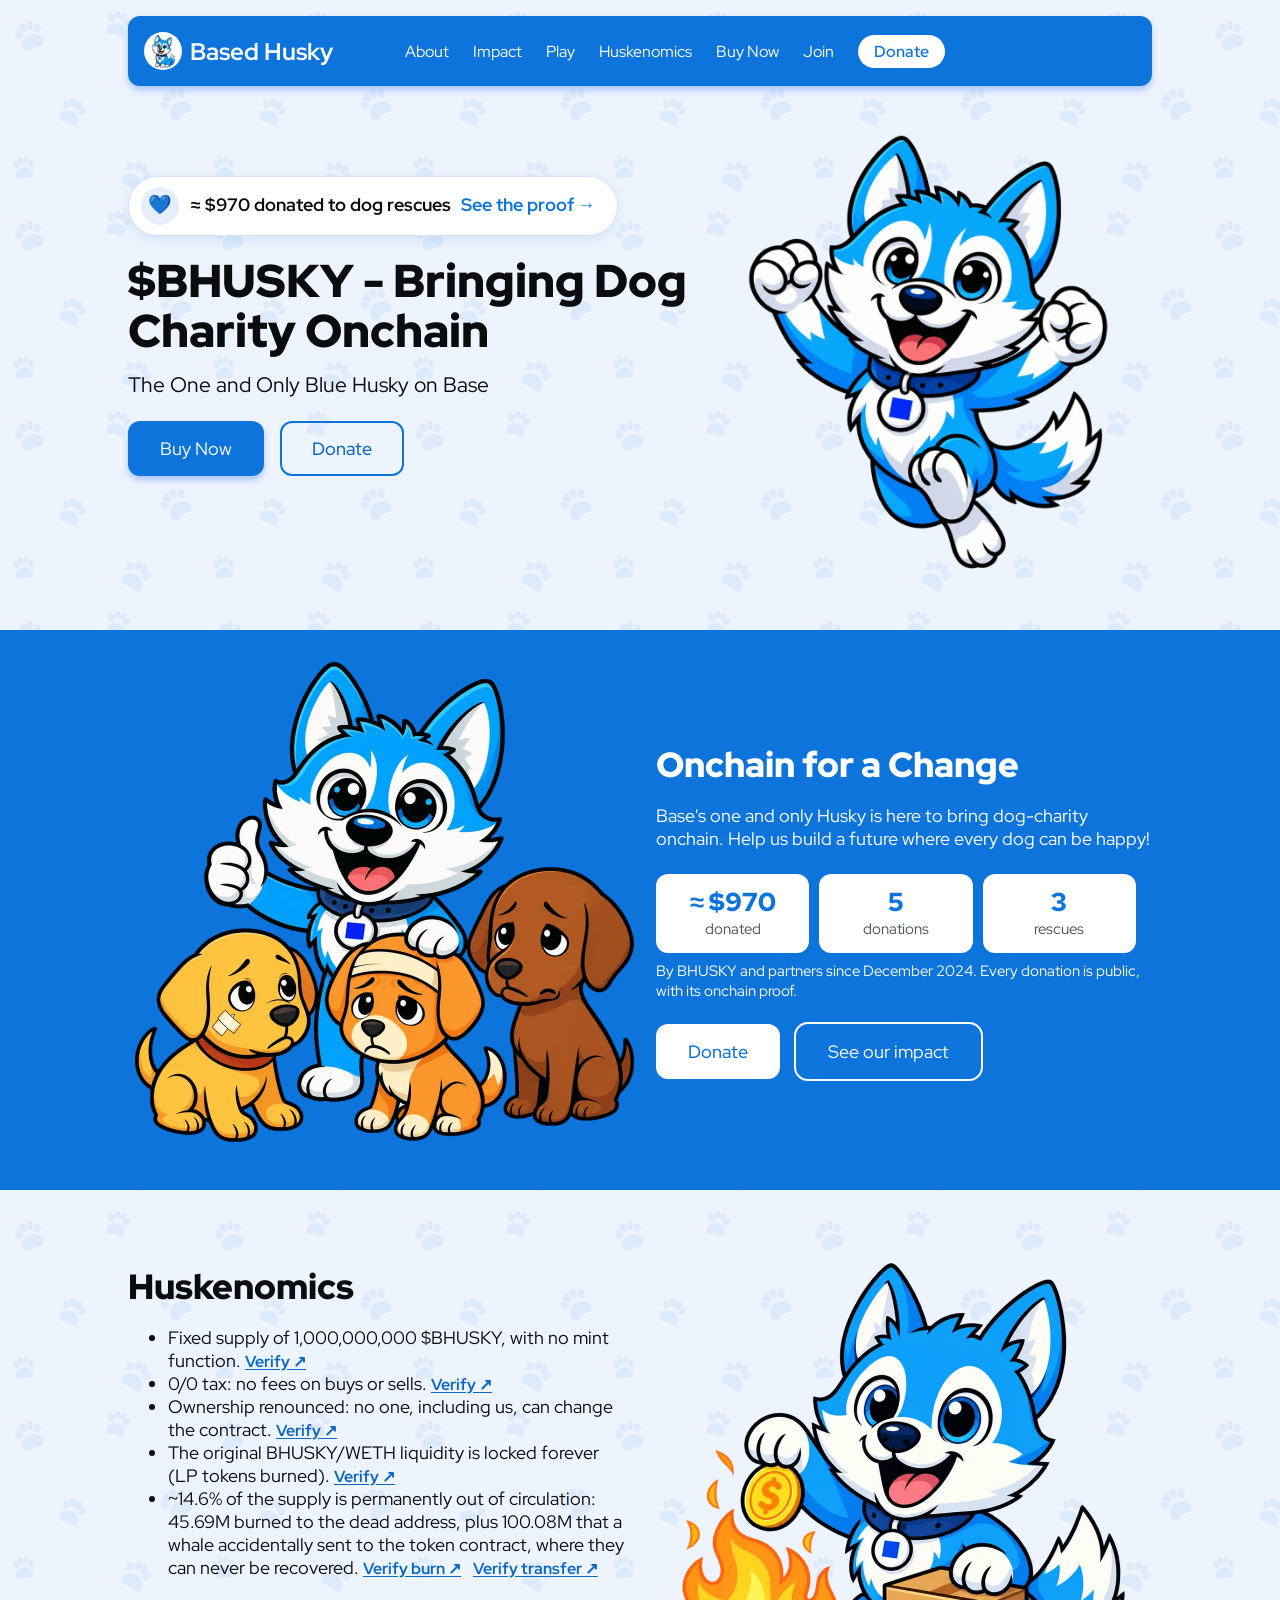
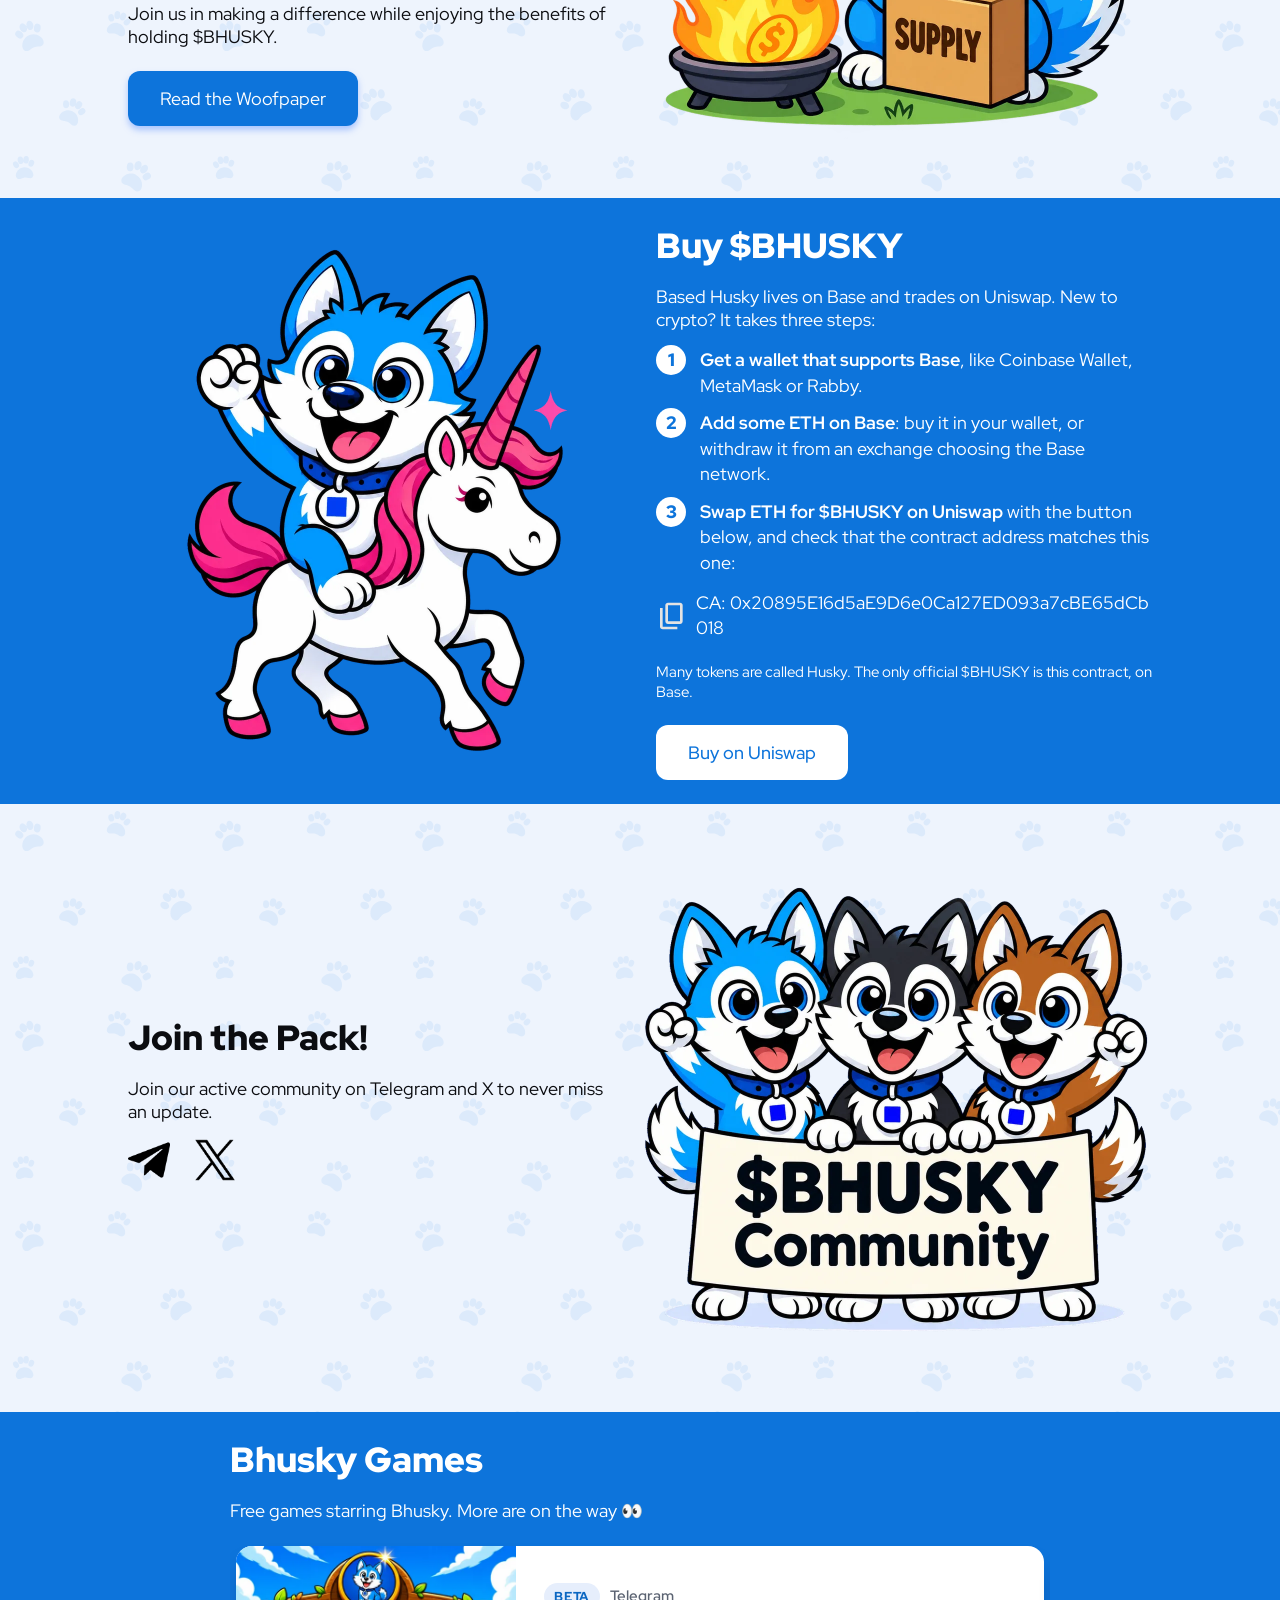
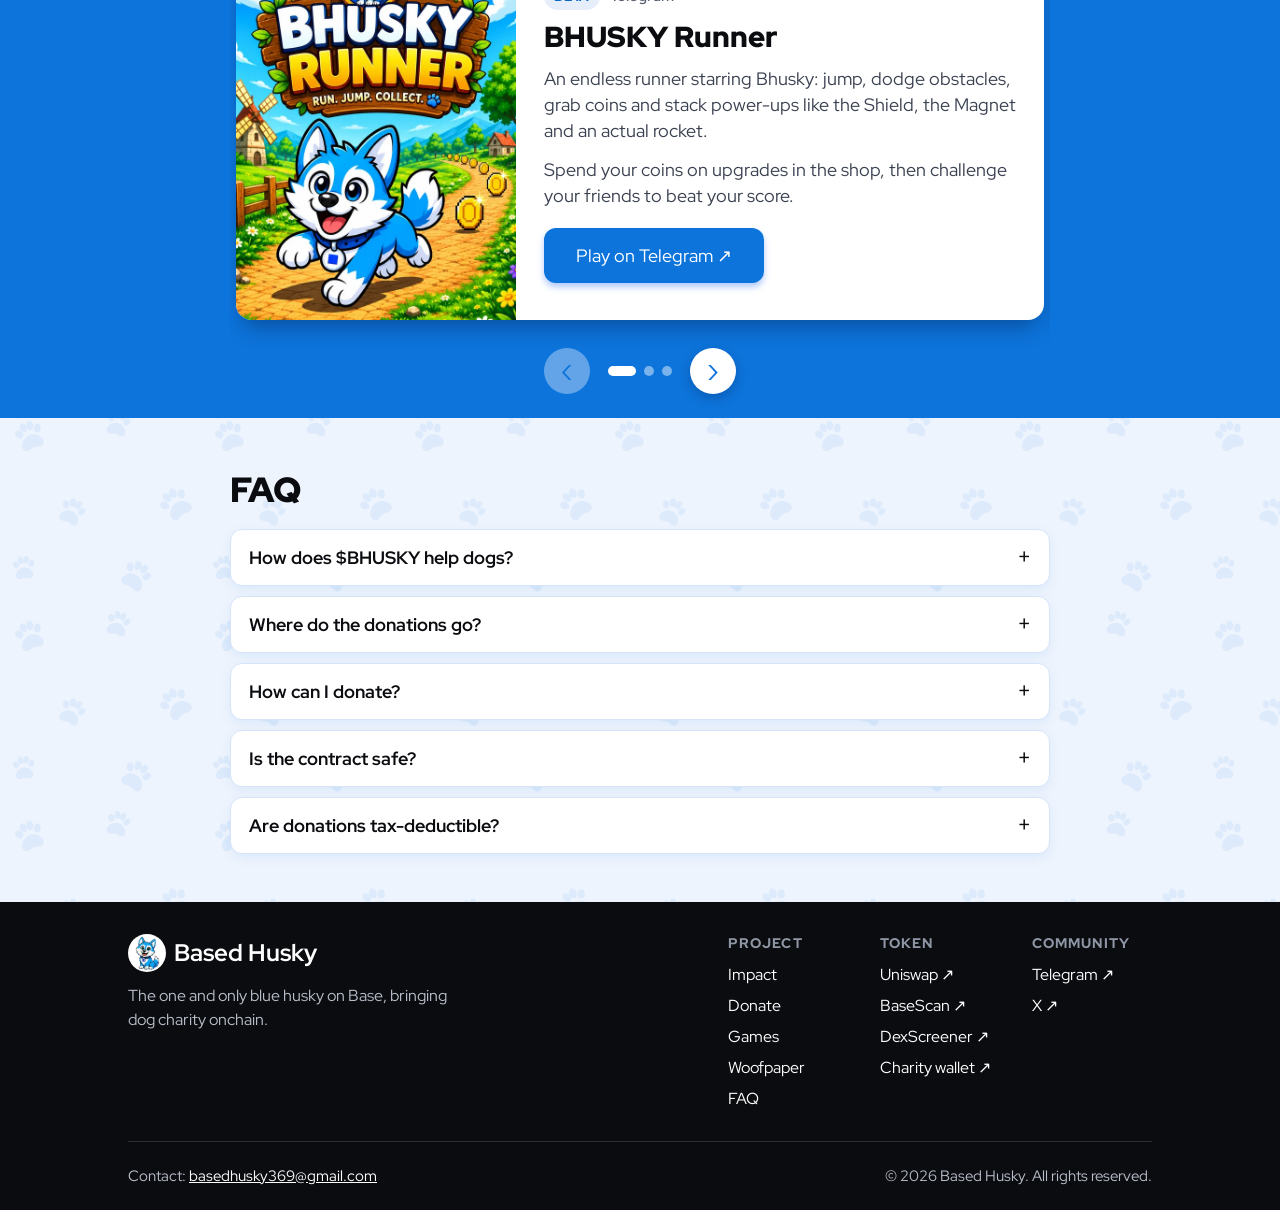
==== commit 2c554c04: "Build: brand blue closer to Bhusky (#0D74DB) Built from Based-Husky/bhusky-website#20. Keeps main-XT" ====
--- a/index.html
+++ b/index.html
@@ -24,11 +24,11 @@
   <link rel="apple-touch-icon" href="/apple-touch-icon.png">
   <link rel="manifest" href="/site.webmanifest">
   <link rel="preload" href="/fonts/RedHatDisplay-Variable.woff2" as="font" type="font/woff2" crossorigin="">
-<style>*,*:before,*:after{box-sizing:border-box}*{margin:0}html{--color-primary:#1F6DD9;--color-background:#FFFFFF;--color-text:#0B0C10;--color-outline:#dddddd;--color-primary-text:#FFFFFF;--color-primary-shadow:#6f9dff8a;--color-background-shadow:#c0c0c08a;--color-primary-focused:#367bdb;--color-primary-ink:#1A62C7;--color-background-focused:rgb(217, 233, 255);--padding-side-border:8px;--padding-extralarge:32px;--padding-large:24px;--padding-medium:16px;--padding-small:8px;--font-family:"Red Hat Display", sans-serif;--font-size-title:1.5rem;--font-size-headline:2.2rem;--border-radius:12px}html{background-color:#eef4fd;background-image:url("data:image/svg+xml,%3Csvg xmlns='http://www.w3.org/2000/svg' width='200' height='200' viewBox='0 0 200 200'%3E%3Cdefs%3E%3Cg id='paw'%3E%3Cpath d='M0-1C-7-1-11 5-11 9c0 3.5 3 5 6 4 2-.6 3.5-1 5-1s3 .4 5 1c3 1 6-.5 6-4 0-4-4-10-11-10z'/%3E%3Cellipse cx='-9.6' cy='-5' rx='3.4' ry='4.4' transform='rotate(-28 -9.6 -5)'/%3E%3Cellipse cx='-3.5' cy='-10' rx='3.5' ry='4.7' transform='rotate(-8 -3.5 -10)'/%3E%3Cellipse cx='3.5' cy='-10' rx='3.5' ry='4.7' transform='rotate(8 3.5 -10)'/%3E%3Cellipse cx='9.6' cy='-5' rx='3.4' ry='4.4' transform='rotate(28 9.6 -5)'/%3E%3C/g%3E%3Cg id='bone'%3E%3Crect x='-11' y='-3.2' width='22' height='6.4' rx='3'/%3E%3Ccircle cx='-11.5' cy='-3.6' r='4'/%3E%3Ccircle cx='-11.5' cy='3.6' r='4'/%3E%3Ccircle cx='11.5' cy='-3.6' r='4'/%3E%3Ccircle cx='11.5' cy='3.6' r='4'/%3E%3C/g%3E%3Cg id='heart'%3E%3Cpath d='M0 9C-2 7-10 2-10-3.5-10-7.5-7-10-4.5-10-2-10-.5-8.5 0-7c.5-1.5 2-3 4.5-3 2.5 0 5.5 2.5 5.5 6.5C10 2 2 7 0 9z'/%3E%3C/g%3E%3C/defs%3E%3Cg fill='%231F6DD9' fill-opacity='0.08'%3E%3Cuse href='%23paw' transform='translate(30 36) rotate(-20) scale(1.0)'/%3E%3Cuse href='%23paw' transform='translate(118 24) rotate(15) scale(0.85)'/%3E%3Cuse href='%23paw' transform='translate(176 104) rotate(-35) scale(1.05)'/%3E%3Cuse href='%23paw' transform='translate(72 112) rotate(25) scale(0.9)'/%3E%3Cuse href='%23paw' transform='translate(24 168) rotate(-5) scale(0.8)'/%3E%3Cuse href='%23paw' transform='translate(136 176) rotate(30) scale(1.0)'/%3E%3C/g%3E%3C/svg%3E");background-size:200px 200px}@media only screen and (max-width:600px){html{--padding-side-border:16px}}@media only screen and (min-width:600px){html{--padding-side-border:16px}}@media only screen and (min-width:768px){html{--padding-side-border:32px}}@media only screen and (min-width:1100px){html{--padding-side-border:128px}}@media only screen and (min-width:1550px){html{--padding-side-border:256px}}@media only screen and (min-width:1750px){html{--padding-side-border:384px}}</style><link rel="stylesheet" href="styles-6WCPXJBG.css" media="print" data-beasties-media="all"><noscript><link rel="stylesheet" href="styles-6WCPXJBG.css"></noscript><style ng-app-id="ng">#app-container[_ngcontent-ng-c1605824438]{padding:var(--padding-medium) 0 0 0;display:flex;flex-direction:column;gap:var(--padding-large);align-items:stretch}bhusky-header[_ngcontent-ng-c1605824438]{position:sticky}.join-icon-link[_ngcontent-ng-c1605824438]{filter:invert()}.button-bar[_ngcontent-ng-c1605824438]{display:flex;gap:var(--padding-large);padding:var(--padding-medium);padding-left:0}.contract-address[_ngcontent-ng-c1605824438]{display:flex;align-items:center;gap:8px;line-height:1.4;overflow-wrap:anywhere}.contract-address[_ngcontent-ng-c1605824438]   a[role=button][_ngcontent-ng-c1605824438]{flex:0 0 auto;display:inline-flex;border-radius:5px}.copy-btn[_ngcontent-ng-c1605824438]{cursor:pointer;border-radius:5px;display:block}.copy-btn[_ngcontent-ng-c1605824438]:hover{background-color:var(--color-primary-focused)}.verify[_ngcontent-ng-c1605824438]{color:var(--color-primary-ink);font-size:.9em;font-weight:700;white-space:nowrap;text-underline-offset:2px}.verify[_ngcontent-ng-c1605824438] + .verify[_ngcontent-ng-c1605824438]{margin-left:.75em}.verify[_ngcontent-ng-c1605824438]:hover, .verify[_ngcontent-ng-c1605824438]:focus{color:var(--color-primary-focused)}.impact-pill[_ngcontent-ng-c1605824438]{display:inline-flex;align-items:center;gap:10px;margin-bottom:var(--padding-medium);padding:8px 16px 8px 10px;border-radius:999px;background-color:var(--color-background);border:1px solid #d6e4fa;box-shadow:0 4px 12px #1f6dd91f;color:var(--color-text);font-size:.95rem;line-height:1.3;text-decoration:none}.impact-pill-text[_ngcontent-ng-c1605824438]{display:flex;flex-wrap:wrap;column-gap:8px}.impact-pill[_ngcontent-ng-c1605824438]   strong[_ngcontent-ng-c1605824438]{font-weight:700}.impact-pill-heart[_ngcontent-ng-c1605824438]{flex:0 0 auto;display:inline-flex;align-items:center;justify-content:center;width:30px;height:30px;border-radius:50%;background-color:#e6eefc;font-size:15px}.impact-pill-more[_ngcontent-ng-c1605824438]{color:var(--color-primary);font-weight:700;white-space:nowrap}.impact-pill[_ngcontent-ng-c1605824438]:hover, .impact-pill[_ngcontent-ng-c1605824438]:focus{border-color:var(--color-primary)}.impact-stats[_ngcontent-ng-c1605824438]{list-style:none;padding:0;margin:var(--padding-large) 0 var(--padding-small);display:grid;grid-template-columns:repeat(3,1fr);gap:10px;max-width:480px}.impact-stats[_ngcontent-ng-c1605824438]   li[_ngcontent-ng-c1605824438]{background-color:var(--color-background);color:var(--color-text);border-radius:var(--border-radius);padding:14px 8px;text-align:center;display:flex;flex-direction:column;gap:2px}.impact-stats[_ngcontent-ng-c1605824438]   strong[_ngcontent-ng-c1605824438]{color:var(--color-primary);font-size:1.6rem;font-weight:900;line-height:1.1;white-space:nowrap}.impact-stats[_ngcontent-ng-c1605824438]   span[_ngcontent-ng-c1605824438]{font-size:.95rem;color:#4a5160}.impact-note[_ngcontent-ng-c1605824438]{font-size:.95rem}@media only screen and (min-width:993px){.hero-subtitle[_ngcontent-ng-c1605824438]{font-size:1.3rem}.impact-pill[_ngcontent-ng-c1605824438]{font-size:1.1rem;gap:12px;padding:10px 22px 10px 12px;margin-bottom:20px}.impact-pill-heart[_ngcontent-ng-c1605824438]{width:38px;height:38px;font-size:19px}.impact-pill-text[_ngcontent-ng-c1605824438]{column-gap:10px}}.buy-steps[_ngcontent-ng-c1605824438]{list-style:none;counter-reset:step;padding:0;margin:var(--padding-medium) 0;display:flex;flex-direction:column;gap:12px}.buy-steps[_ngcontent-ng-c1605824438]   li[_ngcontent-ng-c1605824438]{counter-increment:step;position:relative;padding-left:44px;line-height:1.45}.buy-steps[_ngcontent-ng-c1605824438]   li[_ngcontent-ng-c1605824438]:before{content:counter(step);position:absolute;left:0;top:-2px;width:30px;height:30px;border-radius:50%;background-color:var(--color-primary-text);color:var(--color-primary);font-weight:900;display:flex;align-items:center;justify-content:center}.copy-status[_ngcontent-ng-c1605824438]{min-height:1.4em;font-size:.95rem;font-weight:700}.buy-note[_ngcontent-ng-c1605824438]{font-size:.95rem}.faq-list[_ngcontent-ng-c1605824438]{display:flex;flex-direction:column;gap:10px}.faq-item[_ngcontent-ng-c1605824438]{background-color:var(--color-background);border:1px solid #d6e4fa;border-radius:var(--border-radius);box-shadow:0 4px 12px #1f6dd914}.faq-item[_ngcontent-ng-c1605824438]   summary[_ngcontent-ng-c1605824438]{cursor:pointer;list-style:none;padding:16px 52px 16px 18px;font-weight:700;position:relative}.faq-item[_ngcontent-ng-c1605824438]   summary[_ngcontent-ng-c1605824438]::-webkit-details-marker{display:none}.faq-item[_ngcontent-ng-c1605824438]   summary[_ngcontent-ng-c1605824438]:after{content:"+";position:absolute;right:18px;top:50%;transform:translateY(-50%);font-size:1.5rem;font-weight:400;line-height:1}.faq-item[open][_ngcontent-ng-c1605824438]   summary[_ngcontent-ng-c1605824438]:after{content:"\2212"}.faq-item[_ngcontent-ng-c1605824438]   summary[_ngcontent-ng-c1605824438]:hover, .faq-item[_ngcontent-ng-c1605824438]   summary[_ngcontent-ng-c1605824438]:focus-visible{background-color:var(--color-background-focused);border-radius:var(--border-radius)}.faq-item[_ngcontent-ng-c1605824438]   p[_ngcontent-ng-c1605824438]{padding:0 18px 18px;line-height:1.5;color:#3a4150}.faq-item[_ngcontent-ng-c1605824438]   a[_ngcontent-ng-c1605824438]{color:var(--color-primary);font-weight:700;text-underline-offset:2px}.game-carousel[_ngcontent-ng-c1605824438]{margin:8px 0 0}.game-track[_ngcontent-ng-c1605824438]{display:flex;overflow-x:auto;scroll-snap-type:x mandatory;scrollbar-width:none;overscroll-behavior-x:contain}.game-track[_ngcontent-ng-c1605824438]::-webkit-scrollbar{display:none}.game-slide[_ngcontent-ng-c1605824438]{flex:0 0 100%;scroll-snap-align:start;scroll-snap-stop:always;padding:16px 6px 28px;display:flex}.game-card[_ngcontent-ng-c1605824438]{flex:1;display:grid;grid-template-columns:280px 1fr;background-color:var(--color-background);color:var(--color-text);border-radius:16px;overflow:hidden;box-shadow:0 14px 22px -8px #05143c66}.game-cover[_ngcontent-ng-c1605824438]{display:block;width:100%;height:100%;aspect-ratio:3 / 4;object-fit:cover}.game-body[_ngcontent-ng-c1605824438]{padding:var(--padding-large) 28px;display:flex;flex-direction:column;justify-content:center;gap:12px}.game-body[_ngcontent-ng-c1605824438]   h3[_ngcontent-ng-c1605824438]{font-size:1.8rem;font-weight:900;line-height:1.1}.game-body[_ngcontent-ng-c1605824438]   p[_ngcontent-ng-c1605824438]{line-height:1.5;color:#3a4150}.game-body[_ngcontent-ng-c1605824438]   .game-meta[_ngcontent-ng-c1605824438]{display:flex;align-items:center;gap:10px;font-size:.95rem;font-weight:600;color:#5b6372}.game-badge[_ngcontent-ng-c1605824438]{background-color:#e6eefc;color:var(--color-primary-ink);font-size:.8rem;font-weight:800;letter-spacing:.06em;text-transform:uppercase;padding:4px 10px;border-radius:999px}.game-badge-soon[_ngcontent-ng-c1605824438]{background-color:#fff1c2;color:#7a5600}.game-actions[_ngcontent-ng-c1605824438]{display:flex;flex-wrap:wrap;gap:12px;margin-top:6px}.game-btn[_ngcontent-ng-c1605824438]{text-align:center;background-color:var(--color-primary);color:var(--color-primary-text);text-decoration:none;padding:var(--padding-medium) var(--padding-extralarge);border-radius:var(--border-radius);box-shadow:0 4px 6px var(--color-primary-shadow)}.game-btn[_ngcontent-ng-c1605824438]:hover, .game-btn[_ngcontent-ng-c1605824438]:focus{background-color:var(--color-primary-focused)}.game-btn-soon[_ngcontent-ng-c1605824438], .game-btn-soon[_ngcontent-ng-c1605824438]:hover{background-color:#e6eefc;color:var(--color-primary-ink);box-shadow:none;font-weight:600;cursor:default}.game-controls[_ngcontent-ng-c1605824438]{display:flex;align-items:center;justify-content:center;gap:18px}.game-arrow[_ngcontent-ng-c1605824438]{width:46px;height:46px;border-radius:50%;border:none;background-color:var(--color-background);color:var(--color-primary);font-family:var(--font-family);font-size:30px;line-height:1;padding-bottom:4px;cursor:pointer;box-shadow:0 4px 12px #05143c40}.game-arrow[_ngcontent-ng-c1605824438]:hover:not(:disabled), .game-arrow[_ngcontent-ng-c1605824438]:focus-visible{background-color:var(--color-background-focused)}.game-arrow[_ngcontent-ng-c1605824438]:disabled{opacity:.35;cursor:default;box-shadow:none}.game-dots[_ngcontent-ng-c1605824438]{display:flex;gap:8px}.game-dot[_ngcontent-ng-c1605824438]{width:10px;height:10px;padding:0;border:none;border-radius:999px;background-color:#ffffff73;cursor:pointer;transition:width .15s}.game-dot.active[_ngcontent-ng-c1605824438]{width:28px;background-color:var(--color-primary-text)}@media only screen and (max-width:600px){.game-carousel[_ngcontent-ng-c1605824438]{position:relative}.game-card[_ngcontent-ng-c1605824438]{grid-template-columns:1fr;grid-template-rows:auto 1fr}.game-actions[_ngcontent-ng-c1605824438]{margin-top:auto;padding-top:6px}.game-cover[_ngcontent-ng-c1605824438]{height:auto}.game-body[_ngcontent-ng-c1605824438]{padding:var(--padding-large) 20px;justify-content:flex-start}.game-actions[_ngcontent-ng-c1605824438]   .game-btn[_ngcontent-ng-c1605824438]{flex:1 1 100%}.game-arrow[_ngcontent-ng-c1605824438]{position:absolute;z-index:2;top:calc(16px + (100vw - 2 * var(--padding-side-border) - 12px) * 2 / 3);transform:translateY(-50%);width:42px;height:42px;font-size:28px}.game-arrow-prev[_ngcontent-ng-c1605824438]{left:14px}.game-arrow-next[_ngcontent-ng-c1605824438]{right:14px}.game-arrow[_ngcontent-ng-c1605824438]:disabled{display:none}}main[_ngcontent-ng-c1605824438]{display:flex;flex-direction:column;gap:var(--padding-large)}</style><style ng-app-id="ng">.main-header[_ngcontent-ng-c1815924446]{background-color:var(--color-primary);border-radius:var(--border-radius);padding:var(--padding-medium);box-shadow:0 4px 6px var(--color-primary-shadow);display:flex;justify-content:space-between;align-items:center;margin:0 var(--padding-side-border)}.header-nav[_ngcontent-ng-c1815924446]{display:flex;gap:var(--padding-large);align-items:center}.header-link[_ngcontent-ng-c1815924446]{color:var(--color-primary-text);font-family:var(--font-family);text-decoration:none;position:relative}.header-link[_ngcontent-ng-c1815924446]:after{content:"";position:absolute;bottom:0;left:0;width:100%;height:.1em;background-color:var(--color-primary-text);opacity:0;transition:opacity .1s,transform .1s}.header-link[_ngcontent-ng-c1815924446]:hover:after, .header-link[_ngcontent-ng-c1815924446]:focus:after{opacity:1;transform:translate3d(0,.2em,0)}.menu-hidden[_ngcontent-ng-c1815924446]{display:none!important}.header-sidebar[_ngcontent-ng-c1815924446]{min-width:200px;background-color:var(--color-background);position:fixed;right:0;bottom:0;top:0;box-shadow:-1px 4px 6px var(--color-background-shadow);padding:var(--padding-large);justify-content:space-between;display:flex;flex-direction:column}.sidebar-link[_ngcontent-ng-c1815924446]{color:var(--color-text);font-family:var(--font-family);text-decoration:none;position:relative;font-size:18px}.sidebar-link[_ngcontent-ng-c1815924446]:after{content:"";position:absolute;bottom:0;left:0;width:100%;height:.1em;background-color:var(--color-text);opacity:0;transition:opacity .1s,transform .1s}.sidebar-link[_ngcontent-ng-c1815924446]:hover:after, .sidebar-link[_ngcontent-ng-c1815924446]:focus:after{opacity:1;transform:translate3d(0,.2em,0)}.sidebar-nav[_ngcontent-ng-c1815924446]{padding:var(--padding-large);display:flex;flex-direction:column;gap:var(--padding-medium);align-items:flex-start}.sidebar-divider[_ngcontent-ng-c1815924446]{border-top:1px solid var(--color-outline);width:100%}.sidebar-icon-link[_ngcontent-ng-c1815924446]{filter:invert()}.sidebar-icon-nav[_ngcontent-ng-c1815924446]{display:flex;gap:var(--padding-large);padding:var(--padding-medium);justify-content:space-between}.burger-menu-btn[_ngcontent-ng-c1815924446]{cursor:pointer}.close-btn-container[_ngcontent-ng-c1815924446]{position:relative;padding:var(--padding-medium)}.close-btn[_ngcontent-ng-c1815924446]{cursor:pointer;position:absolute;right:0}.header-link-cta[_ngcontent-ng-c1815924446]{background-color:var(--color-primary-text);color:var(--color-primary);font-weight:600;padding:6px 16px;border-radius:999px}.header-link-cta[_ngcontent-ng-c1815924446]:after{display:none}.header-link-cta[_ngcontent-ng-c1815924446]:hover, .header-link-cta[_ngcontent-ng-c1815924446]:focus{background-color:var(--color-background-focused)}.sidebar-link-cta[_ngcontent-ng-c1815924446]{background-color:var(--color-primary);color:var(--color-primary-text);font-weight:600;padding:8px 20px;border-radius:999px}.sidebar-link-cta[_ngcontent-ng-c1815924446]:after{display:none}</style><style ng-app-id="ng">.section-text-content[_ngcontent-ng-c503550239]{font-family:var(--font-family);padding-top:var(--padding-large);width:100%}.section-text-content[_ngcontent-ng-c503550239]   h1[_ngcontent-ng-c503550239], .section-text-content[_ngcontent-ng-c503550239]   .section-title[_ngcontent-ng-c503550239]{font-size:var(--font-size-headline);font-weight:900;margin-bottom:var(--padding-medium)}.section-text-content[_ngcontent-ng-c503550239]{font-size:1.1rem}.section-container[_ngcontent-ng-c503550239], .section-container-blue[_ngcontent-ng-c503550239]{display:flex;padding:var(--padding-large) var(--padding-side-border);gap:var(--padding-medium)}.section-container[_ngcontent-ng-c503550239]{color:var(--color-text)}.section-container-blue[_ngcontent-ng-c503550239]{flex-direction:row-reverse;color:var(--color-primary-text);background-color:var(--color-primary)}.section-image[_ngcontent-ng-c503550239]{width:100%;height:auto;max-width:512px}.button-divider[_ngcontent-ng-c503550239]{width:var(--padding-medium);height:var(--padding-medium);display:inline-block}@media only screen and (max-width:992px){.section-container[_ngcontent-ng-c503550239], .section-container-blue[_ngcontent-ng-c503550239]{flex-direction:column-reverse;align-items:center}.section-text-content[_ngcontent-ng-c503550239]{padding-top:0}}@media only screen and (min-width:993px){.section-container[_ngcontent-ng-c503550239], .section-container-blue[_ngcontent-ng-c503550239]{align-items:center}.section-text-content[_ngcontent-ng-c503550239]{padding-top:0}.section-hero[_ngcontent-ng-c503550239]   h1[_ngcontent-ng-c503550239]{font-size:clamp(2.6rem,3.6vw,3.6rem);line-height:1.08}}@media only screen and (min-width:993px){.section-hero[_ngcontent-ng-c503550239]   .section-image[_ngcontent-ng-c503550239]{max-width:448px}.section-hero[_ngcontent-ng-c503550239]   .section-text-content[_ngcontent-ng-c503550239]{padding-bottom:64px}}.section-centered[_ngcontent-ng-c503550239]   .section-text-content[_ngcontent-ng-c503550239]{max-width:820px;margin:0 auto}</style><style ng-app-id="ng">.bhusky-footer[_ngcontent-ng-c1859226268]{background-color:var(--color-text);color:var(--color-primary-text);padding:var(--padding-extralarge) var(--padding-side-border) var(--padding-large);font-family:var(--font-family);display:flex;flex-direction:column;gap:var(--padding-extralarge)}.footer-top[_ngcontent-ng-c1859226268]{display:flex;justify-content:space-between;gap:var(--padding-extralarge)}.footer-brand[_ngcontent-ng-c1859226268]{max-width:320px}.footer-tagline[_ngcontent-ng-c1859226268]{margin-top:12px;color:#b8bec9;line-height:1.5}.footer-cols[_ngcontent-ng-c1859226268]{display:grid;grid-template-columns:repeat(3,minmax(120px,auto));gap:var(--padding-extralarge)}.footer-col[_ngcontent-ng-c1859226268]{display:flex;flex-direction:column;gap:10px}.footer-col[_ngcontent-ng-c1859226268]   h2[_ngcontent-ng-c1859226268]{font-size:.85rem;font-weight:800;letter-spacing:.08em;text-transform:uppercase;color:#8f97a6;margin-bottom:2px}.footer-col[_ngcontent-ng-c1859226268]   a[_ngcontent-ng-c1859226268]{color:var(--color-primary-text);text-decoration:none}.footer-col[_ngcontent-ng-c1859226268]   a[_ngcontent-ng-c1859226268]:hover, .footer-col[_ngcontent-ng-c1859226268]   a[_ngcontent-ng-c1859226268]:focus{text-decoration:underline;text-underline-offset:3px}.footer-bottom[_ngcontent-ng-c1859226268]{display:flex;justify-content:space-between;gap:var(--padding-small) var(--padding-large);flex-wrap:wrap;padding-top:var(--padding-large);border-top:1px solid #2a2d36;color:#b8bec9;font-size:.95rem}.mail-link[_ngcontent-ng-c1859226268]{color:var(--color-primary-text);display:inline-block}@media only screen and (max-width:768px){.footer-top[_ngcontent-ng-c1859226268]{flex-direction:column}.footer-cols[_ngcontent-ng-c1859226268]{grid-template-columns:repeat(2,1fr);gap:var(--padding-large)}.footer-bottom[_ngcontent-ng-c1859226268]{flex-direction:column}}</style><style ng-app-id="ng">.logo-text[_ngcontent-ng-c3064136747]{font-family:var(--font-family);font-size:var(--font-size-title);font-weight:700}.white[_ngcontent-ng-c3064136747]{color:#fff}.blue[_ngcontent-ng-c3064136747]{color:var(--color-primary)}.logo-container[_ngcontent-ng-c3064136747]{display:flex;align-items:center;gap:var(--padding-small)}</style><style ng-app-id="ng">.bhusky-btn[_ngcontent-ng-c1289796476]{padding:var(--padding-medium) var(--padding-extralarge);border-radius:var(--border-radius);text-decoration:none;text-align:center;margin-top:0;display:inline-block}.btn-primary.btn-on-white[_ngcontent-ng-c1289796476]{background-color:var(--color-primary);color:var(--color-primary-text);box-shadow:0 4px 6px var(--color-primary-shadow)}.btn-primary.btn-on-white[_ngcontent-ng-c1289796476]:hover{background-color:var(--color-primary-focused)}.btn-primary.btn-on-blue[_ngcontent-ng-c1289796476]{background-color:var(--color-primary-text);color:var(--color-primary);font-weight:500}.btn-primary.btn-on-blue[_ngcontent-ng-c1289796476]:hover{background-color:var(--color-background-focused)}.btn-secondary.btn-on-white[_ngcontent-ng-c1289796476]{outline:2px solid var(--color-primary);outline-offset:-2px;color:var(--color-primary);font-weight:500}.btn-secondary.btn-on-white[_ngcontent-ng-c1289796476]:hover{background-color:var(--color-background-focused)}.btn-secondary.btn-on-blue[_ngcontent-ng-c1289796476]{outline:2px solid var(--color-primary-text);color:var(--color-primary-text)}.btn-secondary.btn-on-blue[_ngcontent-ng-c1289796476]:hover{background-color:var(--color-primary-focused)}@media only screen and (max-width:600px){.bhusky-btn[_ngcontent-ng-c1289796476]{align-self:stretch;display:block}}</style></head>
+<style>*,*:before,*:after{box-sizing:border-box}*{margin:0}html{--color-primary:#0D74DB;--color-background:#FFFFFF;--color-text:#0B0C10;--color-outline:#dddddd;--color-primary-text:#FFFFFF;--color-primary-shadow:#6f9dff8a;--color-background-shadow:#c0c0c08a;--color-primary-focused:#2482E0;--color-primary-ink:#0C67C2;--color-background-focused:rgb(217, 233, 255);--padding-side-border:8px;--padding-extralarge:32px;--padding-large:24px;--padding-medium:16px;--padding-small:8px;--font-family:"Red Hat Display", sans-serif;--font-size-title:1.5rem;--font-size-headline:2.2rem;--border-radius:12px}html{background-color:#eef4fd;background-image:url("data:image/svg+xml,%3Csvg xmlns='http://www.w3.org/2000/svg' width='200' height='200' viewBox='0 0 200 200'%3E%3Cdefs%3E%3Cg id='paw'%3E%3Cpath d='M0-1C-7-1-11 5-11 9c0 3.5 3 5 6 4 2-.6 3.5-1 5-1s3 .4 5 1c3 1 6-.5 6-4 0-4-4-10-11-10z'/%3E%3Cellipse cx='-9.6' cy='-5' rx='3.4' ry='4.4' transform='rotate(-28 -9.6 -5)'/%3E%3Cellipse cx='-3.5' cy='-10' rx='3.5' ry='4.7' transform='rotate(-8 -3.5 -10)'/%3E%3Cellipse cx='3.5' cy='-10' rx='3.5' ry='4.7' transform='rotate(8 3.5 -10)'/%3E%3Cellipse cx='9.6' cy='-5' rx='3.4' ry='4.4' transform='rotate(28 9.6 -5)'/%3E%3C/g%3E%3Cg id='bone'%3E%3Crect x='-11' y='-3.2' width='22' height='6.4' rx='3'/%3E%3Ccircle cx='-11.5' cy='-3.6' r='4'/%3E%3Ccircle cx='-11.5' cy='3.6' r='4'/%3E%3Ccircle cx='11.5' cy='-3.6' r='4'/%3E%3Ccircle cx='11.5' cy='3.6' r='4'/%3E%3C/g%3E%3Cg id='heart'%3E%3Cpath d='M0 9C-2 7-10 2-10-3.5-10-7.5-7-10-4.5-10-2-10-.5-8.5 0-7c.5-1.5 2-3 4.5-3 2.5 0 5.5 2.5 5.5 6.5C10 2 2 7 0 9z'/%3E%3C/g%3E%3C/defs%3E%3Cg fill='%230D74DB' fill-opacity='0.08'%3E%3Cuse href='%23paw' transform='translate(30 36) rotate(-20) scale(1.0)'/%3E%3Cuse href='%23paw' transform='translate(118 24) rotate(15) scale(0.85)'/%3E%3Cuse href='%23paw' transform='translate(176 104) rotate(-35) scale(1.05)'/%3E%3Cuse href='%23paw' transform='translate(72 112) rotate(25) scale(0.9)'/%3E%3Cuse href='%23paw' transform='translate(24 168) rotate(-5) scale(0.8)'/%3E%3Cuse href='%23paw' transform='translate(136 176) rotate(30) scale(1.0)'/%3E%3C/g%3E%3C/svg%3E");background-size:200px 200px}@media only screen and (max-width:600px){html{--padding-side-border:16px}}@media only screen and (min-width:600px){html{--padding-side-border:16px}}@media only screen and (min-width:768px){html{--padding-side-border:32px}}@media only screen and (min-width:1100px){html{--padding-side-border:128px}}@media only screen and (min-width:1550px){html{--padding-side-border:256px}}@media only screen and (min-width:1750px){html{--padding-side-border:384px}}</style><link rel="stylesheet" href="styles-OCX6R3KO.css" media="print" data-beasties-media="all"><noscript><link rel="stylesheet" href="styles-OCX6R3KO.css"></noscript><style ng-app-id="ng">#app-container[_ngcontent-ng-c1605824438]{padding:var(--padding-medium) 0 0 0;display:flex;flex-direction:column;gap:var(--padding-large);align-items:stretch}bhusky-header[_ngcontent-ng-c1605824438]{position:sticky}.join-icon-link[_ngcontent-ng-c1605824438]{filter:invert()}.button-bar[_ngcontent-ng-c1605824438]{display:flex;gap:var(--padding-large);padding:var(--padding-medium);padding-left:0}.contract-address[_ngcontent-ng-c1605824438]{display:flex;align-items:center;gap:8px;line-height:1.4;overflow-wrap:anywhere}.contract-address[_ngcontent-ng-c1605824438]   a[role=button][_ngcontent-ng-c1605824438]{flex:0 0 auto;display:inline-flex;border-radius:5px}.copy-btn[_ngcontent-ng-c1605824438]{cursor:pointer;border-radius:5px;display:block}.copy-btn[_ngcontent-ng-c1605824438]:hover{background-color:var(--color-primary-focused)}.verify[_ngcontent-ng-c1605824438]{color:var(--color-primary-ink);font-size:.9em;font-weight:700;white-space:nowrap;text-underline-offset:2px}.verify[_ngcontent-ng-c1605824438] + .verify[_ngcontent-ng-c1605824438]{margin-left:.75em}.verify[_ngcontent-ng-c1605824438]:hover, .verify[_ngcontent-ng-c1605824438]:focus{color:var(--color-primary-focused)}.impact-pill[_ngcontent-ng-c1605824438]{display:inline-flex;align-items:center;gap:10px;margin-bottom:var(--padding-medium);padding:8px 16px 8px 10px;border-radius:999px;background-color:var(--color-background);border:1px solid #d6e4fa;box-shadow:0 4px 12px #0d74db1f;color:var(--color-text);font-size:.95rem;line-height:1.3;text-decoration:none}.impact-pill-text[_ngcontent-ng-c1605824438]{display:flex;flex-wrap:wrap;column-gap:8px}.impact-pill[_ngcontent-ng-c1605824438]   strong[_ngcontent-ng-c1605824438]{font-weight:700}.impact-pill-heart[_ngcontent-ng-c1605824438]{flex:0 0 auto;display:inline-flex;align-items:center;justify-content:center;width:30px;height:30px;border-radius:50%;background-color:#e6eefc;font-size:15px}.impact-pill-more[_ngcontent-ng-c1605824438]{color:var(--color-primary);font-weight:700;white-space:nowrap}.impact-pill[_ngcontent-ng-c1605824438]:hover, .impact-pill[_ngcontent-ng-c1605824438]:focus{border-color:var(--color-primary)}.impact-stats[_ngcontent-ng-c1605824438]{list-style:none;padding:0;margin:var(--padding-large) 0 var(--padding-small);display:grid;grid-template-columns:repeat(3,1fr);gap:10px;max-width:480px}.impact-stats[_ngcontent-ng-c1605824438]   li[_ngcontent-ng-c1605824438]{background-color:var(--color-background);color:var(--color-text);border-radius:var(--border-radius);padding:14px 8px;text-align:center;display:flex;flex-direction:column;gap:2px}.impact-stats[_ngcontent-ng-c1605824438]   strong[_ngcontent-ng-c1605824438]{color:var(--color-primary);font-size:1.6rem;font-weight:900;line-height:1.1;white-space:nowrap}.impact-stats[_ngcontent-ng-c1605824438]   span[_ngcontent-ng-c1605824438]{font-size:.95rem;color:#4a5160}.impact-note[_ngcontent-ng-c1605824438]{font-size:.95rem}@media only screen and (min-width:993px){.hero-subtitle[_ngcontent-ng-c1605824438]{font-size:1.3rem}.impact-pill[_ngcontent-ng-c1605824438]{font-size:1.1rem;gap:12px;padding:10px 22px 10px 12px;margin-bottom:20px}.impact-pill-heart[_ngcontent-ng-c1605824438]{width:38px;height:38px;font-size:19px}.impact-pill-text[_ngcontent-ng-c1605824438]{column-gap:10px}}.buy-steps[_ngcontent-ng-c1605824438]{list-style:none;counter-reset:step;padding:0;margin:var(--padding-medium) 0;display:flex;flex-direction:column;gap:12px}.buy-steps[_ngcontent-ng-c1605824438]   li[_ngcontent-ng-c1605824438]{counter-increment:step;position:relative;padding-left:44px;line-height:1.45}.buy-steps[_ngcontent-ng-c1605824438]   li[_ngcontent-ng-c1605824438]:before{content:counter(step);position:absolute;left:0;top:-2px;width:30px;height:30px;border-radius:50%;background-color:var(--color-primary-text);color:var(--color-primary);font-weight:900;display:flex;align-items:center;justify-content:center}.copy-status[_ngcontent-ng-c1605824438]{min-height:1.4em;font-size:.95rem;font-weight:700}.buy-note[_ngcontent-ng-c1605824438]{font-size:.95rem}.faq-list[_ngcontent-ng-c1605824438]{display:flex;flex-direction:column;gap:10px}.faq-item[_ngcontent-ng-c1605824438]{background-color:var(--color-background);border:1px solid #d6e4fa;border-radius:var(--border-radius);box-shadow:0 4px 12px #0d74db14}.faq-item[_ngcontent-ng-c1605824438]   summary[_ngcontent-ng-c1605824438]{cursor:pointer;list-style:none;padding:16px 52px 16px 18px;font-weight:700;position:relative}.faq-item[_ngcontent-ng-c1605824438]   summary[_ngcontent-ng-c1605824438]::-webkit-details-marker{display:none}.faq-item[_ngcontent-ng-c1605824438]   summary[_ngcontent-ng-c1605824438]:after{content:"+";position:absolute;right:18px;top:50%;transform:translateY(-50%);font-size:1.5rem;font-weight:400;line-height:1}.faq-item[open][_ngcontent-ng-c1605824438]   summary[_ngcontent-ng-c1605824438]:after{content:"\2212"}.faq-item[_ngcontent-ng-c1605824438]   summary[_ngcontent-ng-c1605824438]:hover, .faq-item[_ngcontent-ng-c1605824438]   summary[_ngcontent-ng-c1605824438]:focus-visible{background-color:var(--color-background-focused);border-radius:var(--border-radius)}.faq-item[_ngcontent-ng-c1605824438]   p[_ngcontent-ng-c1605824438]{padding:0 18px 18px;line-height:1.5;color:#3a4150}.faq-item[_ngcontent-ng-c1605824438]   a[_ngcontent-ng-c1605824438]{color:var(--color-primary);font-weight:700;text-underline-offset:2px}.game-carousel[_ngcontent-ng-c1605824438]{margin:8px 0 0}.game-track[_ngcontent-ng-c1605824438]{display:flex;overflow-x:auto;scroll-snap-type:x mandatory;scrollbar-width:none;overscroll-behavior-x:contain}.game-track[_ngcontent-ng-c1605824438]::-webkit-scrollbar{display:none}.game-slide[_ngcontent-ng-c1605824438]{flex:0 0 100%;scroll-snap-align:start;scroll-snap-stop:always;padding:16px 6px 28px;display:flex}.game-card[_ngcontent-ng-c1605824438]{flex:1;display:grid;grid-template-columns:280px 1fr;background-color:var(--color-background);color:var(--color-text);border-radius:16px;overflow:hidden;box-shadow:0 14px 22px -8px #05143c66}.game-cover[_ngcontent-ng-c1605824438]{display:block;width:100%;height:100%;aspect-ratio:3 / 4;object-fit:cover}.game-body[_ngcontent-ng-c1605824438]{padding:var(--padding-large) 28px;display:flex;flex-direction:column;justify-content:center;gap:12px}.game-body[_ngcontent-ng-c1605824438]   h3[_ngcontent-ng-c1605824438]{font-size:1.8rem;font-weight:900;line-height:1.1}.game-body[_ngcontent-ng-c1605824438]   p[_ngcontent-ng-c1605824438]{line-height:1.5;color:#3a4150}.game-body[_ngcontent-ng-c1605824438]   .game-meta[_ngcontent-ng-c1605824438]{display:flex;align-items:center;gap:10px;font-size:.95rem;font-weight:600;color:#5b6372}.game-badge[_ngcontent-ng-c1605824438]{background-color:#e6eefc;color:var(--color-primary-ink);font-size:.8rem;font-weight:800;letter-spacing:.06em;text-transform:uppercase;padding:4px 10px;border-radius:999px}.game-badge-soon[_ngcontent-ng-c1605824438]{background-color:#fff1c2;color:#7a5600}.game-actions[_ngcontent-ng-c1605824438]{display:flex;flex-wrap:wrap;gap:12px;margin-top:6px}.game-btn[_ngcontent-ng-c1605824438]{text-align:center;background-color:var(--color-primary);color:var(--color-primary-text);text-decoration:none;padding:var(--padding-medium) var(--padding-extralarge);border-radius:var(--border-radius);box-shadow:0 4px 6px var(--color-primary-shadow)}.game-btn[_ngcontent-ng-c1605824438]:hover, .game-btn[_ngcontent-ng-c1605824438]:focus{background-color:var(--color-primary-focused)}.game-btn-soon[_ngcontent-ng-c1605824438], .game-btn-soon[_ngcontent-ng-c1605824438]:hover{background-color:#e6eefc;color:var(--color-primary-ink);box-shadow:none;font-weight:600;cursor:default}.game-controls[_ngcontent-ng-c1605824438]{display:flex;align-items:center;justify-content:center;gap:18px}.game-arrow[_ngcontent-ng-c1605824438]{width:46px;height:46px;border-radius:50%;border:none;background-color:var(--color-background);color:var(--color-primary);font-family:var(--font-family);font-size:30px;line-height:1;padding-bottom:4px;cursor:pointer;box-shadow:0 4px 12px #05143c40}.game-arrow[_ngcontent-ng-c1605824438]:hover:not(:disabled), .game-arrow[_ngcontent-ng-c1605824438]:focus-visible{background-color:var(--color-background-focused)}.game-arrow[_ngcontent-ng-c1605824438]:disabled{opacity:.35;cursor:default;box-shadow:none}.game-dots[_ngcontent-ng-c1605824438]{display:flex;gap:8px}.game-dot[_ngcontent-ng-c1605824438]{width:10px;height:10px;padding:0;border:none;border-radius:999px;background-color:#ffffff73;cursor:pointer;transition:width .15s}.game-dot.active[_ngcontent-ng-c1605824438]{width:28px;background-color:var(--color-primary-text)}@media only screen and (max-width:600px){.game-carousel[_ngcontent-ng-c1605824438]{position:relative}.game-card[_ngcontent-ng-c1605824438]{grid-template-columns:1fr;grid-template-rows:auto 1fr}.game-actions[_ngcontent-ng-c1605824438]{margin-top:auto;padding-top:6px}.game-cover[_ngcontent-ng-c1605824438]{height:auto}.game-body[_ngcontent-ng-c1605824438]{padding:var(--padding-large) 20px;justify-content:flex-start}.game-actions[_ngcontent-ng-c1605824438]   .game-btn[_ngcontent-ng-c1605824438]{flex:1 1 100%}.game-arrow[_ngcontent-ng-c1605824438]{position:absolute;z-index:2;top:calc(16px + (100vw - 2 * var(--padding-side-border) - 12px) * 2 / 3);transform:translateY(-50%);width:42px;height:42px;font-size:28px}.game-arrow-prev[_ngcontent-ng-c1605824438]{left:14px}.game-arrow-next[_ngcontent-ng-c1605824438]{right:14px}.game-arrow[_ngcontent-ng-c1605824438]:disabled{display:none}}main[_ngcontent-ng-c1605824438]{display:flex;flex-direction:column;gap:var(--padding-large)}</style><style ng-app-id="ng">.main-header[_ngcontent-ng-c1815924446]{background-color:var(--color-primary);border-radius:var(--border-radius);padding:var(--padding-medium);box-shadow:0 4px 6px var(--color-primary-shadow);display:flex;justify-content:space-between;align-items:center;margin:0 var(--padding-side-border)}.header-nav[_ngcontent-ng-c1815924446]{display:flex;gap:var(--padding-large);align-items:center}.header-link[_ngcontent-ng-c1815924446]{color:var(--color-primary-text);font-family:var(--font-family);text-decoration:none;position:relative}.header-link[_ngcontent-ng-c1815924446]:after{content:"";position:absolute;bottom:0;left:0;width:100%;height:.1em;background-color:var(--color-primary-text);opacity:0;transition:opacity .1s,transform .1s}.header-link[_ngcontent-ng-c1815924446]:hover:after, .header-link[_ngcontent-ng-c1815924446]:focus:after{opacity:1;transform:translate3d(0,.2em,0)}.menu-hidden[_ngcontent-ng-c1815924446]{display:none!important}.header-sidebar[_ngcontent-ng-c1815924446]{min-width:200px;background-color:var(--color-background);position:fixed;right:0;bottom:0;top:0;box-shadow:-1px 4px 6px var(--color-background-shadow);padding:var(--padding-large);justify-content:space-between;display:flex;flex-direction:column}.sidebar-link[_ngcontent-ng-c1815924446]{color:var(--color-text);font-family:var(--font-family);text-decoration:none;position:relative;font-size:18px}.sidebar-link[_ngcontent-ng-c1815924446]:after{content:"";position:absolute;bottom:0;left:0;width:100%;height:.1em;background-color:var(--color-text);opacity:0;transition:opacity .1s,transform .1s}.sidebar-link[_ngcontent-ng-c1815924446]:hover:after, .sidebar-link[_ngcontent-ng-c1815924446]:focus:after{opacity:1;transform:translate3d(0,.2em,0)}.sidebar-nav[_ngcontent-ng-c1815924446]{padding:var(--padding-large);display:flex;flex-direction:column;gap:var(--padding-medium);align-items:flex-start}.sidebar-divider[_ngcontent-ng-c1815924446]{border-top:1px solid var(--color-outline);width:100%}.sidebar-icon-link[_ngcontent-ng-c1815924446]{filter:invert()}.sidebar-icon-nav[_ngcontent-ng-c1815924446]{display:flex;gap:var(--padding-large);padding:var(--padding-medium);justify-content:space-between}.burger-menu-btn[_ngcontent-ng-c1815924446]{cursor:pointer}.close-btn-container[_ngcontent-ng-c1815924446]{position:relative;padding:var(--padding-medium)}.close-btn[_ngcontent-ng-c1815924446]{cursor:pointer;position:absolute;right:0}.header-link-cta[_ngcontent-ng-c1815924446]{background-color:var(--color-primary-text);color:var(--color-primary);font-weight:600;padding:6px 16px;border-radius:999px}.header-link-cta[_ngcontent-ng-c1815924446]:after{display:none}.header-link-cta[_ngcontent-ng-c1815924446]:hover, .header-link-cta[_ngcontent-ng-c1815924446]:focus{background-color:var(--color-background-focused)}.sidebar-link-cta[_ngcontent-ng-c1815924446]{background-color:var(--color-primary);color:var(--color-primary-text);font-weight:600;padding:8px 20px;border-radius:999px}.sidebar-link-cta[_ngcontent-ng-c1815924446]:after{display:none}</style><style ng-app-id="ng">.section-text-content[_ngcontent-ng-c503550239]{font-family:var(--font-family);padding-top:var(--padding-large);width:100%}.section-text-content[_ngcontent-ng-c503550239]   h1[_ngcontent-ng-c503550239], .section-text-content[_ngcontent-ng-c503550239]   .section-title[_ngcontent-ng-c503550239]{font-size:var(--font-size-headline);font-weight:900;margin-bottom:var(--padding-medium)}.section-text-content[_ngcontent-ng-c503550239]{font-size:1.1rem}.section-container[_ngcontent-ng-c503550239], .section-container-blue[_ngcontent-ng-c503550239]{display:flex;padding:var(--padding-large) var(--padding-side-border);gap:var(--padding-medium)}.section-container[_ngcontent-ng-c503550239]{color:var(--color-text)}.section-container-blue[_ngcontent-ng-c503550239]{flex-direction:row-reverse;color:var(--color-primary-text);background-color:var(--color-primary)}.section-image[_ngcontent-ng-c503550239]{width:100%;height:auto;max-width:512px}.button-divider[_ngcontent-ng-c503550239]{width:var(--padding-medium);height:var(--padding-medium);display:inline-block}@media only screen and (max-width:992px){.section-container[_ngcontent-ng-c503550239], .section-container-blue[_ngcontent-ng-c503550239]{flex-direction:column-reverse;align-items:center}.section-text-content[_ngcontent-ng-c503550239]{padding-top:0}}@media only screen and (min-width:993px){.section-container[_ngcontent-ng-c503550239], .section-container-blue[_ngcontent-ng-c503550239]{align-items:center}.section-text-content[_ngcontent-ng-c503550239]{padding-top:0}.section-hero[_ngcontent-ng-c503550239]   h1[_ngcontent-ng-c503550239]{font-size:clamp(2.6rem,3.6vw,3.6rem);line-height:1.08}}@media only screen and (min-width:993px){.section-hero[_ngcontent-ng-c503550239]   .section-image[_ngcontent-ng-c503550239]{max-width:448px}.section-hero[_ngcontent-ng-c503550239]   .section-text-content[_ngcontent-ng-c503550239]{padding-bottom:64px}}.section-centered[_ngcontent-ng-c503550239]   .section-text-content[_ngcontent-ng-c503550239]{max-width:820px;margin:0 auto}</style><style ng-app-id="ng">.bhusky-footer[_ngcontent-ng-c1859226268]{background-color:var(--color-text);color:var(--color-primary-text);padding:var(--padding-extralarge) var(--padding-side-border) var(--padding-large);font-family:var(--font-family);display:flex;flex-direction:column;gap:var(--padding-extralarge)}.footer-top[_ngcontent-ng-c1859226268]{display:flex;justify-content:space-between;gap:var(--padding-extralarge)}.footer-brand[_ngcontent-ng-c1859226268]{max-width:320px}.footer-tagline[_ngcontent-ng-c1859226268]{margin-top:12px;color:#b8bec9;line-height:1.5}.footer-cols[_ngcontent-ng-c1859226268]{display:grid;grid-template-columns:repeat(3,minmax(120px,auto));gap:var(--padding-extralarge)}.footer-col[_ngcontent-ng-c1859226268]{display:flex;flex-direction:column;gap:10px}.footer-col[_ngcontent-ng-c1859226268]   h2[_ngcontent-ng-c1859226268]{font-size:.85rem;font-weight:800;letter-spacing:.08em;text-transform:uppercase;color:#8f97a6;margin-bottom:2px}.footer-col[_ngcontent-ng-c1859226268]   a[_ngcontent-ng-c1859226268]{color:var(--color-primary-text);text-decoration:none}.footer-col[_ngcontent-ng-c1859226268]   a[_ngcontent-ng-c1859226268]:hover, .footer-col[_ngcontent-ng-c1859226268]   a[_ngcontent-ng-c1859226268]:focus{text-decoration:underline;text-underline-offset:3px}.footer-bottom[_ngcontent-ng-c1859226268]{display:flex;justify-content:space-between;gap:var(--padding-small) var(--padding-large);flex-wrap:wrap;padding-top:var(--padding-large);border-top:1px solid #2a2d36;color:#b8bec9;font-size:.95rem}.mail-link[_ngcontent-ng-c1859226268]{color:var(--color-primary-text);display:inline-block}@media only screen and (max-width:768px){.footer-top[_ngcontent-ng-c1859226268]{flex-direction:column}.footer-cols[_ngcontent-ng-c1859226268]{grid-template-columns:repeat(2,1fr);gap:var(--padding-large)}.footer-bottom[_ngcontent-ng-c1859226268]{flex-direction:column}}</style><style ng-app-id="ng">.logo-text[_ngcontent-ng-c3064136747]{font-family:var(--font-family);font-size:var(--font-size-title);font-weight:700}.white[_ngcontent-ng-c3064136747]{color:#fff}.blue[_ngcontent-ng-c3064136747]{color:var(--color-primary)}.logo-container[_ngcontent-ng-c3064136747]{display:flex;align-items:center;gap:var(--padding-small)}</style><style ng-app-id="ng">.bhusky-btn[_ngcontent-ng-c1289796476]{padding:var(--padding-medium) var(--padding-extralarge);border-radius:var(--border-radius);text-decoration:none;text-align:center;margin-top:0;display:inline-block}.btn-primary.btn-on-white[_ngcontent-ng-c1289796476]{background-color:var(--color-primary);color:var(--color-primary-text);box-shadow:0 4px 6px var(--color-primary-shadow)}.btn-primary.btn-on-white[_ngcontent-ng-c1289796476]:hover{background-color:var(--color-primary-focused)}.btn-primary.btn-on-blue[_ngcontent-ng-c1289796476]{background-color:var(--color-primary-text);color:var(--color-primary);font-weight:500}.btn-primary.btn-on-blue[_ngcontent-ng-c1289796476]:hover{background-color:var(--color-background-focused)}.btn-secondary.btn-on-white[_ngcontent-ng-c1289796476]{outline:2px solid var(--color-primary);outline-offset:-2px;color:var(--color-primary-ink);font-weight:500}.btn-secondary.btn-on-white[_ngcontent-ng-c1289796476]:hover{background-color:var(--color-background-focused)}.btn-secondary.btn-on-blue[_ngcontent-ng-c1289796476]{outline:2px solid var(--color-primary-text);color:var(--color-primary-text)}.btn-secondary.btn-on-blue[_ngcontent-ng-c1289796476]:hover{background-color:var(--color-primary-focused)}@media only screen and (max-width:600px){.bhusky-btn[_ngcontent-ng-c1289796476]{align-self:stretch;display:block}}</style></head>
 
 <body><!--nghm--><script type="text/javascript" id="ng-event-dispatch-contract">(()=>{function p(t,n,r,o,e,i,f,m){return{eventType:t,event:n,targetElement:r,eic:o,timeStamp:e,eia:i,eirp:f,eiack:m}}function u(t){let n=[],r=e=>{n.push(e)};return{c:t,q:n,et:[],etc:[],d:r,h:e=>{r(p(e.type,e,e.target,t,Date.now()))}}}function s(t,n,r){for(let o=0;o<n.length;o++){let e=n[o];(r?t.etc:t.et).push(e),t.c.addEventListener(e,t.h,r)}}function c(t,n,r,o,e=window){let i=u(t);e._ejsas||(e._ejsas={}),e._ejsas[n]=i,s(i,r),s(i,o,!0)}window.__jsaction_bootstrap=c;})();
 </script><script>window.__jsaction_bootstrap(document.body,"ng",["click"],[]);</script>
   <app-root ng-version="22.2.6" _nghost-ng-c1605824438="" ngh="9" ng-server-context="ssg"><div _ngcontent-ng-c1605824438="" id="app-container"><bhusky-header _ngcontent-ng-c1605824438="" _nghost-ng-c1815924446="" ngh="1"><header _ngcontent-ng-c1815924446="" class="main-header"><bhusky-logo _ngcontent-ng-c1815924446="" _nghost-ng-c3064136747="" ngh="0"><div _ngcontent-ng-c3064136747="" class="logo-container"><img _ngcontent-ng-c3064136747="" alt="Bhusky Logo" height="38" width="38" src="/logo-white.svg"><span _ngcontent-ng-c3064136747="" class="logo-text white">Based Husky</span></div></bhusky-logo><!----><nav _ngcontent-ng-c1815924446="" aria-label="Main" class="header-nav"><a _ngcontent-ng-c1815924446="" class="header-link" href="#about">About</a><a _ngcontent-ng-c1815924446="" class="header-link" href="/impact/">Impact</a><a _ngcontent-ng-c1815924446="" class="header-link" href="#play">Play</a><a _ngcontent-ng-c1815924446="" class="header-link" href="#huskenomics">Huskenomics</a><a _ngcontent-ng-c1815924446="" class="header-link" href="#buy-now">Buy Now</a><a _ngcontent-ng-c1815924446="" class="header-link" href="#join">Join</a><a _ngcontent-ng-c1815924446="" class="header-link header-link-cta" href="/donate/">Donate</a><!----></nav><nav _ngcontent-ng-c1815924446="" aria-label="Social" class="header-nav"><bhusky-icon-link _ngcontent-ng-c1815924446="" iconpath="/dex-screener.png" label="DexScreener" href="https://dexscreener.com/base/0x9d4021a55c70e47b048528a885750b9d14b26c8a" ngh="0"><a href="https://dexscreener.com/base/0x9d4021a55c70e47b048528a885750b9d14b26c8a" target="_blank" rel="noopener"><img src="/dex-screener.png" alt="DexScreener" height="24" width="24"></a></bhusky-icon-link><bhusky-icon-link _ngcontent-ng-c1815924446="" iconpath="/telegram.png" label="Telegram" href="https://t.me/bhuskybase" ngh="0"><a href="https://t.me/bhuskybase" target="_blank" rel="noopener"><img src="/telegram.png" alt="Telegram" height="24" width="24"></a></bhusky-icon-link><bhusky-icon-link _ngcontent-ng-c1815924446="" iconpath="/twitter.png" label="X" href="https://x.com/basedhusky" ngh="0"><a href="https://x.com/basedhusky" target="_blank" rel="noopener"><img src="/twitter.png" alt="X" height="24" width="24"></a></bhusky-icon-link></nav><!----><div _ngcontent-ng-c1815924446="" class="header-sidebar menu-hidden"><div _ngcontent-ng-c1815924446=""><div _ngcontent-ng-c1815924446="" class="close-btn-container"><a _ngcontent-ng-c1815924446="" role="button" tabindex="0" aria-label="Close menu" class="close-btn" jsaction="click:;"><img _ngcontent-ng-c1815924446="" src="/close.svg" alt="" height="32" width="32"></a></div><nav _ngcontent-ng-c1815924446="" class="sidebar-nav"><!----><a _ngcontent-ng-c1815924446="" class="sidebar-link" href="#about" jsaction="click:;">About</a><hr _ngcontent-ng-c1815924446="" class="sidebar-divider"><!----><a _ngcontent-ng-c1815924446="" class="sidebar-link" href="/impact/" jsaction="click:;">Impact</a><hr _ngcontent-ng-c1815924446="" class="sidebar-divider"><!----><a _ngcontent-ng-c1815924446="" class="sidebar-link" href="#play" jsaction="click:;">Play</a><hr _ngcontent-ng-c1815924446="" class="sidebar-divider"><!----><a _ngcontent-ng-c1815924446="" class="sidebar-link" href="#huskenomics" jsaction="click:;">Huskenomics</a><hr _ngcontent-ng-c1815924446="" class="sidebar-divider"><!----><a _ngcontent-ng-c1815924446="" class="sidebar-link" href="#buy-now" jsaction="click:;">Buy Now</a><hr _ngcontent-ng-c1815924446="" class="sidebar-divider"><!----><a _ngcontent-ng-c1815924446="" class="sidebar-link" href="#join" jsaction="click:;">Join</a><hr _ngcontent-ng-c1815924446="" class="sidebar-divider"><!----><a _ngcontent-ng-c1815924446="" class="sidebar-link sidebar-link-cta" href="/donate/" jsaction="click:;">Donate</a><!----></nav></div><div _ngcontent-ng-c1815924446=""><hr _ngcontent-ng-c1815924446="" class="sidebar-divider"><nav _ngcontent-ng-c1815924446="" class="sidebar-icon-nav"><bhusky-icon-link _ngcontent-ng-c1815924446="" iconpath="/dex-screener.png" label="DexScreener" href="https://dexscreener.com/base/0x9d4021a55c70e47b048528a885750b9d14b26c8a" class="sidebar-icon-link" ngh="0"><a href="https://dexscreener.com/base/0x9d4021a55c70e47b048528a885750b9d14b26c8a" target="_blank" rel="noopener"><img src="/dex-screener.png" alt="DexScreener" height="36" width="36"></a></bhusky-icon-link><bhusky-icon-link _ngcontent-ng-c1815924446="" iconpath="/telegram.png" label="Telegram" href="https://t.me/bhuskybase" class="sidebar-icon-link" ngh="0"><a href="https://t.me/bhuskybase" target="_blank" rel="noopener"><img src="/telegram.png" alt="Telegram" height="36" width="36"></a></bhusky-icon-link><bhusky-icon-link _ngcontent-ng-c1815924446="" iconpath="/twitter.png" label="X" href="https://x.com/basedhusky" class="sidebar-icon-link" ngh="0"><a href="https://x.com/basedhusky" target="_blank" rel="noopener"><img src="/twitter.png" alt="X" height="36" width="36"></a></bhusky-icon-link></nav></div></div></header></bhusky-header><main _ngcontent-ng-c1605824438=""><bhusky-section _ngcontent-ng-c1605824438="" title="$BHUSKY - Bringing Dog Charity Onchain" ctalink="#buy-now" ctatext="Buy Now" secondarybuttonlink="/donate/" secondarybuttontext="Donate" imageurl="/bhusky-hero.webp" imagealt="Bhusky, the blue husky mascot, jumping with joy" _nghost-ng-c503550239="" ngh="2"><section _ngcontent-ng-c503550239="" class="section-container section-hero"><div _ngcontent-ng-c503550239="" class="section-text-content"><a _ngcontent-ng-c1605824438="" sectionkicker="" href="/impact/" class="impact-pill" aria-label="≈ $970 donated to dog rescues. See the proof"><span _ngcontent-ng-c1605824438="" aria-hidden="true" class="impact-pill-heart">💙</span><span _ngcontent-ng-c1605824438="" class="impact-pill-text"><strong _ngcontent-ng-c1605824438="">≈ $970 donated to dog rescues</strong><span _ngcontent-ng-c1605824438="" class="impact-pill-more">See the proof&nbsp;→</span></span></a><h1 _ngcontent-ng-c503550239="">$BHUSKY - Bringing Dog Charity Onchain</h1><!----><!----><p _ngcontent-ng-c1605824438="" class="hero-subtitle">The One and Only Blue Husky on Base</p><br _ngcontent-ng-c503550239=""><bhusky-button _ngcontent-ng-c503550239="" class="cta-btn" _nghost-ng-c1289796476="" ngh="0"><a _ngcontent-ng-c1289796476="" class="bhusky-btn btn-on-white btn-primary" href="#buy-now">Buy Now</a></bhusky-button><!----><div _ngcontent-ng-c503550239="" class="button-divider"></div><bhusky-button _ngcontent-ng-c503550239="" class="secondary-btn" _nghost-ng-c1289796476="" ngh="0"><a _ngcontent-ng-c1289796476="" class="bhusky-btn btn-on-white btn-secondary" href="/donate/">Donate</a></bhusky-button><!----></div><img _ngcontent-ng-c503550239="" width="1024" height="1024" class="section-image" src="/bhusky-hero.webp" alt="Bhusky, the blue husky mascot, jumping with joy" fetchpriority="high"><!----></section></bhusky-section><bhusky-section _ngcontent-ng-c1605824438="" id="about" title="Onchain for a Change" ctalink="/donate/" ctatext="Donate" secondarybuttonlink="/impact/" secondarybuttontext="See our impact" imageurl="/bhusky-charity.webp" imagealt="Bhusky giving a thumbs up next to three rescue puppies, one with a bandage" _nghost-ng-c503550239="" ngh="3"><section _ngcontent-ng-c503550239="" class="section-container-blue"><div _ngcontent-ng-c503550239="" class="section-text-content"><!----><h2 _ngcontent-ng-c503550239="" class="section-title">Onchain for a Change</h2><!----><p _ngcontent-ng-c1605824438="">Base's one and only Husky is here to bring dog-charity onchain. Help us build a future where every dog can be happy!</p><ul _ngcontent-ng-c1605824438="" aria-label="Our impact so far" class="impact-stats"><li _ngcontent-ng-c1605824438=""><strong _ngcontent-ng-c1605824438="">≈ $970</strong><span _ngcontent-ng-c1605824438="">donated</span></li><li _ngcontent-ng-c1605824438=""><strong _ngcontent-ng-c1605824438="">5</strong><span _ngcontent-ng-c1605824438="">donations</span></li><li _ngcontent-ng-c1605824438=""><strong _ngcontent-ng-c1605824438="">3</strong><span _ngcontent-ng-c1605824438="">rescues</span></li></ul><p _ngcontent-ng-c1605824438="" class="impact-note">By BHUSKY and partners since December 2024. Every donation is public, with its onchain proof.</p><br _ngcontent-ng-c503550239=""><bhusky-button _ngcontent-ng-c503550239="" class="cta-btn" _nghost-ng-c1289796476="" ngh="0"><a _ngcontent-ng-c1289796476="" class="bhusky-btn btn-on-blue btn-primary" href="/donate/">Donate</a></bhusky-button><!----><div _ngcontent-ng-c503550239="" class="button-divider"></div><bhusky-button _ngcontent-ng-c503550239="" class="secondary-btn" _nghost-ng-c1289796476="" ngh="0"><a _ngcontent-ng-c1289796476="" class="bhusky-btn btn-on-blue btn-secondary" href="/impact/">See our impact</a></bhusky-button><!----></div><img _ngcontent-ng-c503550239="" width="1024" height="1024" class="section-image" src="/bhusky-charity.webp" alt="Bhusky giving a thumbs up next to three rescue puppies, one with a bandage" loading="lazy"><!----></section></bhusky-section><bhusky-section _ngcontent-ng-c1605824438="" id="huskenomics" title="Huskenomics" ctalink="/woofpaper/" ctatext="Read the Woofpaper" imageurl="/bhusky-burn.webp" imagealt="Bhusky tossing a coin into a fire next to a box labeled Supply" _nghost-ng-c503550239="" ngh="4"><section _ngcontent-ng-c503550239="" class="section-container"><div _ngcontent-ng-c503550239="" class="section-text-content"><!----><h2 _ngcontent-ng-c503550239="" class="section-title">Huskenomics</h2><!----><ul _ngcontent-ng-c1605824438=""><li _ngcontent-ng-c1605824438="">Fixed supply of 1,000,000,000 $BHUSKY, with no mint function. <a _ngcontent-ng-c1605824438="" href="https://basescan.org/token/0x20895E16d5aE9D6e0Ca127ED093a7cBE65dCb018" target="_blank" rel="noopener" class="verify">Verify&nbsp;↗</a></li><li _ngcontent-ng-c1605824438="">0/0 tax: no fees on buys or sells. <a _ngcontent-ng-c1605824438="" href="https://basescan.org/address/0x20895E16d5aE9D6e0Ca127ED093a7cBE65dCb018#code" target="_blank" rel="noopener" class="verify">Verify&nbsp;↗</a></li><li _ngcontent-ng-c1605824438="">Ownership renounced: no one, including us, can change the contract. <a _ngcontent-ng-c1605824438="" href="https://basescan.org/address/0x20895E16d5aE9D6e0Ca127ED093a7cBE65dCb018#readContract" target="_blank" rel="noopener" class="verify">Verify&nbsp;↗</a></li><li _ngcontent-ng-c1605824438="">The original BHUSKY/WETH liquidity is locked forever (LP tokens burned). <a _ngcontent-ng-c1605824438="" href="https://basescan.org/token/0x9d4021a55c70e47b048528a885750b9d14b26c8a#balances" target="_blank" rel="noopener" class="verify">Verify&nbsp;↗</a></li><li _ngcontent-ng-c1605824438="">~14.6% of the supply is permanently out of circulation: 45.69M burned to the dead address, plus 100.08M that a whale accidentally sent to the token contract, where they can never be recovered. <a _ngcontent-ng-c1605824438="" href="https://basescan.org/token/0x20895E16d5aE9D6e0Ca127ED093a7cBE65dCb018?a=0x000000000000000000000000000000000000dEaD" target="_blank" rel="noopener" class="verify">Verify burn&nbsp;↗</a><a _ngcontent-ng-c1605824438="" href="https://basescan.org/tx/0x96cb8bc6a5d6f1f3b18a0785eec3eedaff45298027866b7901d9628387f4398d" target="_blank" rel="noopener" class="verify">Verify transfer&nbsp;↗</a></li></ul><br _ngcontent-ng-c1605824438=""><p _ngcontent-ng-c1605824438="">Join us in making a difference while enjoying the benefits of holding $BHUSKY.</p><br _ngcontent-ng-c503550239=""><bhusky-button _ngcontent-ng-c503550239="" class="cta-btn" _nghost-ng-c1289796476="" ngh="0"><a _ngcontent-ng-c1289796476="" class="bhusky-btn btn-on-white btn-primary" href="/woofpaper/">Read the Woofpaper</a></bhusky-button><!----><!----></div><img _ngcontent-ng-c503550239="" width="1024" height="1024" class="section-image" src="/bhusky-burn.webp" alt="Bhusky tossing a coin into a fire next to a box labeled Supply" loading="lazy"><!----></section></bhusky-section><bhusky-section _ngcontent-ng-c1605824438="" id="buy-now" title="Buy $BHUSKY" ctalink="https://app.uniswap.org/swap?outputCurrency=0x20895E16d5aE9D6e0Ca127ED093a7cBE65dCb018&amp;chain=base" ctatext="Buy on Uniswap" imageurl="/bhusky-uni.webp" imagealt="Bhusky riding a white unicorn" _nghost-ng-c503550239="" ngh="5"><section _ngcontent-ng-c503550239="" class="section-container-blue"><div _ngcontent-ng-c503550239="" class="section-text-content"><!----><h2 _ngcontent-ng-c503550239="" class="section-title">Buy $BHUSKY</h2><!----><p _ngcontent-ng-c1605824438="">Based Husky lives on Base and trades on Uniswap. New to crypto? It takes three steps:</p><ol _ngcontent-ng-c1605824438="" class="buy-steps"><li _ngcontent-ng-c1605824438=""><strong _ngcontent-ng-c1605824438="">Get a wallet that supports Base</strong>, like Coinbase Wallet, MetaMask or Rabby.</li><li _ngcontent-ng-c1605824438=""><strong _ngcontent-ng-c1605824438="">Add some ETH on Base</strong>: buy it in your wallet, or withdraw it from an exchange choosing the Base network.</li><li _ngcontent-ng-c1605824438=""><strong _ngcontent-ng-c1605824438="">Swap ETH for $BHUSKY on Uniswap</strong> with the button below, and check that the contract address matches this one:</li></ol><p _ngcontent-ng-c1605824438="" class="contract-address"><a _ngcontent-ng-c1605824438="" role="button" tabindex="0" aria-label="Copy contract address" jsaction="click:;"><img _ngcontent-ng-c1605824438="" src="/copy.svg" alt="" height="32" width="32" class="copy-btn"></a> CA:&nbsp;0x20895E16d5aE9D6e0Ca127ED093a7cBE65dCb018 </p><p _ngcontent-ng-c1605824438="" aria-live="polite" class="copy-status"><!--ngetn--></p><p _ngcontent-ng-c1605824438="" class="buy-note">Many tokens are called Husky. The only official $BHUSKY is this contract, on Base.</p><br _ngcontent-ng-c503550239=""><bhusky-button _ngcontent-ng-c503550239="" class="cta-btn" _nghost-ng-c1289796476="" ngh="0"><a _ngcontent-ng-c1289796476="" class="bhusky-btn btn-on-blue btn-primary" href="https://app.uniswap.org/swap?outputCurrency=0x20895E16d5aE9D6e0Ca127ED093a7cBE65dCb018&amp;chain=base">Buy on Uniswap</a></bhusky-button><!----><!----></div><img _ngcontent-ng-c503550239="" width="1024" height="1024" class="section-image" src="/bhusky-uni.webp" alt="Bhusky riding a white unicorn" loading="lazy"><!----></section></bhusky-section><bhusky-section _ngcontent-ng-c1605824438="" id="join" title="Join the Pack!" imageurl="/bhusky-community.webp" imagealt="Bhusky and two husky friends holding a $BHUSKY Community banner" _nghost-ng-c503550239="" ngh="6"><section _ngcontent-ng-c503550239="" class="section-container"><div _ngcontent-ng-c503550239="" class="section-text-content"><!----><h2 _ngcontent-ng-c503550239="" class="section-title">Join the Pack!</h2><!----><p _ngcontent-ng-c1605824438="">Join our active community on Telegram and X to never miss an update.</p><div _ngcontent-ng-c1605824438="" class="button-bar"><bhusky-icon-link _ngcontent-ng-c1605824438="" iconpath="/telegram.png" label="Telegram" href="https://t.me/bhuskybase" class="join-icon-link" ngh="0"><a href="https://t.me/bhuskybase" target="_blank" rel="noopener"><img src="/telegram.png" alt="Telegram" height="42" width="42"></a></bhusky-icon-link><bhusky-icon-link _ngcontent-ng-c1605824438="" iconpath="/twitter.png" label="X" href="https://x.com/basedhusky" class="join-icon-link" ngh="0"><a href="https://x.com/basedhusky" target="_blank" rel="noopener"><img src="/twitter.png" alt="X" height="42" width="42"></a></bhusky-icon-link></div><!----><!----></div><img _ngcontent-ng-c503550239="" width="1024" height="1024" class="section-image" src="/bhusky-community.webp" alt="Bhusky and two husky friends holding a $BHUSKY Community banner" loading="lazy"><!----></section></bhusky-section><bhusky-section _ngcontent-ng-c1605824438="" id="play" title="Bhusky Games" _nghost-ng-c503550239="" ngh="7"><section _ngcontent-ng-c503550239="" class="section-centered section-container-blue"><div _ngcontent-ng-c503550239="" class="section-text-content"><!----><h2 _ngcontent-ng-c503550239="" class="section-title">Bhusky Games</h2><!----><p _ngcontent-ng-c1605824438="">Free games starring Bhusky. More are on the way 👀</p><div _ngcontent-ng-c1605824438="" role="region" aria-roledescription="carousel" aria-label="Bhusky Games" class="game-carousel"><div _ngcontent-ng-c1605824438="" class="game-track"><div _ngcontent-ng-c1605824438="" role="group" aria-roledescription="slide" class="game-slide" aria-label="1 of 3: BHUSKY Runner"><article _ngcontent-ng-c1605824438="" class="game-card"><img _ngcontent-ng-c1605824438="" width="600" height="800" loading="lazy" class="game-cover" src="/bhusky-runner.webp" alt="BHUSKY Runner cover: Bhusky running on a country path towards a trail of gold coins"><div _ngcontent-ng-c1605824438="" class="game-body"><p _ngcontent-ng-c1605824438="" class="game-meta"><span _ngcontent-ng-c1605824438="" class="game-badge">Beta</span> Telegram</p><h3 _ngcontent-ng-c1605824438="">BHUSKY Runner</h3><p _ngcontent-ng-c1605824438="">An endless runner starring Bhusky: jump, dodge obstacles, grab coins and stack power-ups like the Shield, the Magnet and an actual rocket.</p><p _ngcontent-ng-c1605824438="">Spend your coins on upgrades in the shop, then challenge your friends to beat your score.</p><!----><div _ngcontent-ng-c1605824438="" class="game-actions"><a _ngcontent-ng-c1605824438="" target="_blank" rel="noopener" class="game-btn" href="https://t.me/bhuskygames_bot/runner">Play on Telegram&nbsp;↗</a><!----><!----></div></div></article></div><div _ngcontent-ng-c1605824438="" role="group" aria-roledescription="slide" class="game-slide" aria-label="2 of 3: Bhusky's Crypt"><article _ngcontent-ng-c1605824438="" class="game-card"><img _ngcontent-ng-c1605824438="" width="600" height="800" loading="lazy" class="game-cover" src="/bhusky-crypt.webp" alt="Bhusky's Crypt cover: Bhusky with a backpack in a torch-lit dungeon, with a friendly skeleton, a bat, a ghost and a treasure chest"><div _ngcontent-ng-c1605824438="" class="game-body"><p _ngcontent-ng-c1605824438="" class="game-meta"><span _ngcontent-ng-c1605824438="" class="game-badge">Beta</span> Telegram</p><h3 _ngcontent-ng-c1605824438="">Bhusky's Crypt</h3><p _ngcontent-ng-c1605824438="">A roguelike dungeon crawler: pick the Guardian or the Mystic, fight your way down the crypt, collect powers and face five bosses, including The Whale.</p><p _ngcontent-ng-c1605824438="">Bank your gold in Bhusky's Stash for permanent upgrades, and take on the Daily Run: the same dungeon for everyone, every day.</p><!----><div _ngcontent-ng-c1605824438="" class="game-actions"><a _ngcontent-ng-c1605824438="" target="_blank" rel="noopener" class="game-btn" href="https://t.me/bhuskygames_bot/crypt">Play on Telegram&nbsp;↗</a><!----><!----></div></div></article></div><div _ngcontent-ng-c1605824438="" role="group" aria-roledescription="slide" class="game-slide" aria-label="3 of 3: Bhusky's Shelter"><article _ngcontent-ng-c1605824438="" class="game-card"><img _ngcontent-ng-c1605824438="" width="600" height="800" loading="lazy" class="game-cover" src="/bhusky-shelter.webp" alt="Bhusky's Shelter cover: Bhusky in front of a snowy wooden dog shelter, next to a full food bowl"><div _ngcontent-ng-c1605824438="" class="game-body"><p _ngcontent-ng-c1605824438="" class="game-meta"><span _ngcontent-ng-c1605824438="" class="game-badge game-badge-soon">Coming soon</span> Telegram + web</p><h3 _ngcontent-ng-c1605824438="">Bhusky's Shelter</h3><p _ngcontent-ng-c1605824438="">Tap, build and adopt: grow a dog shelter into a sanctuary and find your dogs their forever homes.</p><p _ngcontent-ng-c1605824438="">Daily quests, dog trivia, a secret word every week and 12 ranks to climb.</p><!----><div _ngcontent-ng-c1605824438="" class="game-actions"><!----><span _ngcontent-ng-c1605824438="" aria-disabled="true" class="game-btn game-btn-soon">Opens November 18</span><!----></div></div></article></div><!----></div><div _ngcontent-ng-c1605824438="" class="game-controls"><button _ngcontent-ng-c1605824438="" type="button" aria-label="Previous game" class="game-arrow game-arrow-prev" disabled="" jsaction="click:;">‹</button><div _ngcontent-ng-c1605824438="" class="game-dots"><button _ngcontent-ng-c1605824438="" type="button" class="active game-dot" aria-label="Show BHUSKY Runner" aria-current="true" jsaction="click:;"></button><button _ngcontent-ng-c1605824438="" type="button" class="game-dot" aria-label="Show Bhusky's Crypt" jsaction="click:;"></button><button _ngcontent-ng-c1605824438="" type="button" class="game-dot" aria-label="Show Bhusky's Shelter" jsaction="click:;"></button><!----></div><button _ngcontent-ng-c1605824438="" type="button" aria-label="Next game" class="game-arrow game-arrow-next" jsaction="click:;">›</button></div><!----></div><!----><!----></div><!----></section></bhusky-section><bhusky-section _ngcontent-ng-c1605824438="" id="faq" title="FAQ" _nghost-ng-c503550239="" ngh="8"><section _ngcontent-ng-c503550239="" class="section-centered section-container"><div _ngcontent-ng-c503550239="" class="section-text-content"><!----><h2 _ngcontent-ng-c503550239="" class="section-title">FAQ</h2><!----><div _ngcontent-ng-c1605824438="" class="faq-list"><details _ngcontent-ng-c1605824438="" class="faq-item"><summary _ngcontent-ng-c1605824438="">How does $BHUSKY help dogs?</summary><p _ngcontent-ng-c1605824438="">$BHUSKY is the token that brings our community together. There is no tax on trades, so buying or selling does not send money to the charity wallet: donations come from the community feeding the bowl, from our products and from the BHUSKY team. Every donation is public, with its onchain proof.</p></details><details _ngcontent-ng-c1605824438="" class="faq-item"><summary _ngcontent-ng-c1605824438="">Where do the donations go?</summary><p _ngcontent-ng-c1605824438="">Into our <a _ngcontent-ng-c1605824438="" href="https://basescan.org/address/0xBD425647480C10b476822318979785C800Aefe10" target="_blank" rel="noopener">charity wallet on Base</a>. Every time it reaches $200, we donate it to a dog rescue through Endaoment, rotating between five rescues. Each donation goes on our <a _ngcontent-ng-c1605824438="" href="/impact/">Impact page</a> with its transaction.</p></details><details _ngcontent-ng-c1605824438="" class="faq-item"><summary _ngcontent-ng-c1605824438="">How can I donate?</summary><p _ngcontent-ng-c1605824438="">On our <a _ngcontent-ng-c1605824438="" href="/donate/">Donate page</a>: pay in USDC with Base Pay in a few seconds, or send USDC on Base from any wallet.</p></details><details _ngcontent-ng-c1605824438="" class="faq-item"><summary _ngcontent-ng-c1605824438="">Is the contract safe?</summary><p _ngcontent-ng-c1605824438="">No one can promise that about any token, but you can check the facts yourself: no mint function, no tax, ownership renounced and the original liquidity locked forever. Each point in <a _ngcontent-ng-c1605824438="" href="#huskenomics">Huskenomics</a> links to BaseScan. Only buy what you can afford to lose.</p></details><details _ngcontent-ng-c1605824438="" class="faq-item"><summary _ngcontent-ng-c1605824438="">Are donations tax-deductible?</summary><p _ngcontent-ng-c1605824438="">No. The charity wallet is managed by the BHUSKY team, so donations to it are not tax-deductible.</p></details></div><!----><!----></div><!----></section></bhusky-section></main><bhusky-footer _ngcontent-ng-c1605824438="" _nghost-ng-c1859226268="" ngh="0"><footer _ngcontent-ng-c1859226268="" class="bhusky-footer"><div _ngcontent-ng-c1859226268="" class="footer-top"><div _ngcontent-ng-c1859226268="" class="footer-brand"><bhusky-logo _ngcontent-ng-c1859226268="" _nghost-ng-c3064136747="" ngh="0"><div _ngcontent-ng-c3064136747="" class="logo-container"><img _ngcontent-ng-c3064136747="" alt="Bhusky Logo" height="38" width="38" src="/logo-white.svg"><span _ngcontent-ng-c3064136747="" class="logo-text white">Based Husky</span></div></bhusky-logo><p _ngcontent-ng-c1859226268="" class="footer-tagline">The one and only blue husky on Base, bringing dog charity onchain.</p></div><nav _ngcontent-ng-c1859226268="" aria-label="Footer" class="footer-cols"><div _ngcontent-ng-c1859226268="" class="footer-col"><h2 _ngcontent-ng-c1859226268="">Project</h2><a _ngcontent-ng-c1859226268="" href="/impact/">Impact</a><a _ngcontent-ng-c1859226268="" href="/donate/">Donate</a><a _ngcontent-ng-c1859226268="" href="#play">Games</a><a _ngcontent-ng-c1859226268="" href="/woofpaper/">Woofpaper</a><a _ngcontent-ng-c1859226268="" href="#faq">FAQ</a></div><div _ngcontent-ng-c1859226268="" class="footer-col"><h2 _ngcontent-ng-c1859226268="">Token</h2><a _ngcontent-ng-c1859226268="" href="https://app.uniswap.org/swap?outputCurrency=0x20895E16d5aE9D6e0Ca127ED093a7cBE65dCb018&amp;chain=base" target="_blank" rel="noopener">Uniswap&nbsp;↗</a><a _ngcontent-ng-c1859226268="" href="https://basescan.org/token/0x20895E16d5aE9D6e0Ca127ED093a7cBE65dCb018" target="_blank" rel="noopener">BaseScan&nbsp;↗</a><a _ngcontent-ng-c1859226268="" href="https://dexscreener.com/base/0x9d4021a55c70e47b048528a885750b9d14b26c8a" target="_blank" rel="noopener">DexScreener&nbsp;↗</a><a _ngcontent-ng-c1859226268="" href="https://basescan.org/address/0xBD425647480C10b476822318979785C800Aefe10" target="_blank" rel="noopener">Charity wallet&nbsp;↗</a></div><div _ngcontent-ng-c1859226268="" class="footer-col"><h2 _ngcontent-ng-c1859226268="">Community</h2><a _ngcontent-ng-c1859226268="" href="https://t.me/bhuskybase" target="_blank" rel="noopener">Telegram&nbsp;↗</a><a _ngcontent-ng-c1859226268="" href="https://x.com/basedhusky" target="_blank" rel="noopener">X&nbsp;↗</a></div></nav></div><div _ngcontent-ng-c1859226268="" class="footer-bottom"><p _ngcontent-ng-c1859226268="">Contact: <a _ngcontent-ng-c1859226268="" href="mailto:basedhusky369@gmail.com" class="mail-link">basedhusky369@gmail.com</a></p><p _ngcontent-ng-c1859226268="">© 2026 Based Husky. All rights reserved.</p></div></footer></bhusky-footer></div><router-outlet _ngcontent-ng-c1605824438=""></router-outlet><!----></app-root>
-<script src="polyfills-5CFQRCPP.js" type="module"></script><script src="main-XTS2F7YN.js" type="module"></script>
+<script src="polyfills-5CFQRCPP.js" type="module"></script><script src="main-V2GMMOAY.js" type="module"></script>
 
 <script id="ng-state" type="application/json">{"__nghData__":[{},{"t":{"3":"t0","4":"t1","12":"t3"},"c":{"3":[],"4":[{"i":"t1","r":2,"t":{"3":"t2"},"c":{"3":[{"i":"t2","r":1,"x":7}]}}],"12":[{"i":"t3","r":2,"t":{"0":"t4"},"c":{"0":[]}},{"i":"t3","r":3,"t":{"0":"t4"},"c":{"0":[{"i":"t4","r":1}]},"x":6}]}},{"n":{"3":"1fn","6":"1fn5"},"t":{"3":"t5","4":"t6","6":"t7","7":"t8","8":"t9"},"c":{"3":[{"i":"t5","r":1}],"4":[],"6":[{"i":"t7","r":2}],"7":[{"i":"t8","r":2}],"8":[{"i":"t9","r":1}]}},{"n":{"3":"1f","6":"1fn6"},"t":{"3":"t5","4":"t6","6":"t7","7":"t8","8":"t9"},"c":{"3":[],"4":[{"i":"t6","r":1}],"6":[{"i":"t7","r":2}],"7":[{"i":"t8","r":2}],"8":[{"i":"t9","r":1}]}},{"n":{"3":"1f","6":"1fn6"},"t":{"3":"t5","4":"t6","6":"t7","7":"t8","8":"t9"},"c":{"3":[],"4":[{"i":"t6","r":1}],"6":[{"i":"t7","r":2}],"7":[],"8":[{"i":"t9","r":1}]}},{"n":{"3":"1f","6":"1fn8"},"t":{"3":"t5","4":"t6","6":"t7","7":"t8","8":"t9"},"c":{"3":[],"4":[{"i":"t6","r":1}],"6":[{"i":"t7","r":2}],"7":[],"8":[{"i":"t9","r":1}]}},{"n":{"3":"1f","6":"1fn5"},"t":{"3":"t5","4":"t6","6":"t7","7":"t8","8":"t9"},"c":{"3":[],"4":[{"i":"t6","r":1}],"6":[],"7":[],"8":[{"i":"t9","r":1}]}},{"n":{"3":"1f","6":"1fn5"},"t":{"3":"t5","4":"t6","6":"t7","7":"t8","8":"t9"},"c":{"3":[],"4":[{"i":"t6","r":1}],"6":[],"7":[],"8":[]}},{"n":{"3":"1f","6":"1fn4"},"t":{"3":"t5","4":"t6","6":"t7","7":"t8","8":"t9"},"c":{"3":[],"4":[{"i":"t6","r":1}],"6":[],"7":[],"8":[]}},{"n":{"4":"3f3","12":"3f3n4","15":"14f3n3","36":"35f3n3","63":"62f3n3","87":"86f3n3","93":"92f3n3","102":"101f3n3"},"t":{"99":"t10","100":"t14"},"c":{"99":[{"i":"t10","r":1,"t":{"11":"t11","14":"t12","15":"t13"},"c":{"11":[{"i":"t11","r":1,"x":2}],"14":[{"i":"t12","r":1}],"15":[]},"x":2},{"i":"t10","r":1,"t":{"11":"t11","14":"t12","15":"t13"},"c":{"11":[{"i":"t11","r":1,"x":2}],"14":[],"15":[{"i":"t13","r":1}]}}],"100":[{"i":"t14","r":1,"t":{"5":"t15"},"c":{"5":[{"i":"t15","r":1,"x":3}]}}],"141":[]}}]}</script><script>document.querySelectorAll('link[data-beasties-media]').forEach(function(l){l.media=l.getAttribute('data-beasties-media');l.removeAttribute('data-beasties-media')})</script></body></html>
--- a/styles-OCX6R3KO.css
+++ b/styles-OCX6R3KO.css
@@ -0,0 +1 @@
+@font-face{font-family:Red Hat Display;font-style:normal;font-weight:300 900;font-display:swap;src:url(/fonts/RedHatDisplay-Variable.woff2) format("woff2")}*,*:before,*:after{box-sizing:border-box}*{margin:0}html{--color-primary: #0D74DB;--color-background: #FFFFFF;--color-text: #0B0C10;--color-outline: #dddddd;--color-primary-text: #FFFFFF;--color-primary-shadow: #6f9dff8a;--color-background-shadow: #c0c0c08a;--color-primary-focused: #2482E0;--color-primary-ink: #0C67C2;--color-background-focused: rgb(217, 233, 255);--padding-side-border: 8px;--padding-extralarge: 32px;--padding-large: 24px;--padding-medium: 16px;--padding-small: 8px;--font-family: "Red Hat Display", sans-serif;--font-size-title: 1.5rem;--font-size-headline: 2.2rem;--border-radius: 12px}html{background-color:#eef4fd;background-image:url("data:image/svg+xml,%3Csvg xmlns='http://www.w3.org/2000/svg' width='200' height='200' viewBox='0 0 200 200'%3E%3Cdefs%3E%3Cg id='paw'%3E%3Cpath d='M0-1C-7-1-11 5-11 9c0 3.5 3 5 6 4 2-.6 3.5-1 5-1s3 .4 5 1c3 1 6-.5 6-4 0-4-4-10-11-10z'/%3E%3Cellipse cx='-9.6' cy='-5' rx='3.4' ry='4.4' transform='rotate(-28 -9.6 -5)'/%3E%3Cellipse cx='-3.5' cy='-10' rx='3.5' ry='4.7' transform='rotate(-8 -3.5 -10)'/%3E%3Cellipse cx='3.5' cy='-10' rx='3.5' ry='4.7' transform='rotate(8 3.5 -10)'/%3E%3Cellipse cx='9.6' cy='-5' rx='3.4' ry='4.4' transform='rotate(28 9.6 -5)'/%3E%3C/g%3E%3Cg id='bone'%3E%3Crect x='-11' y='-3.2' width='22' height='6.4' rx='3'/%3E%3Ccircle cx='-11.5' cy='-3.6' r='4'/%3E%3Ccircle cx='-11.5' cy='3.6' r='4'/%3E%3Ccircle cx='11.5' cy='-3.6' r='4'/%3E%3Ccircle cx='11.5' cy='3.6' r='4'/%3E%3C/g%3E%3Cg id='heart'%3E%3Cpath d='M0 9C-2 7-10 2-10-3.5-10-7.5-7-10-4.5-10-2-10-.5-8.5 0-7c.5-1.5 2-3 4.5-3 2.5 0 5.5 2.5 5.5 6.5C10 2 2 7 0 9z'/%3E%3C/g%3E%3C/defs%3E%3Cg fill='%230D74DB' fill-opacity='0.08'%3E%3Cuse href='%23paw' transform='translate(30 36) rotate(-20) scale(1.0)'/%3E%3Cuse href='%23paw' transform='translate(118 24) rotate(15) scale(0.85)'/%3E%3Cuse href='%23paw' transform='translate(176 104) rotate(-35) scale(1.05)'/%3E%3Cuse href='%23paw' transform='translate(72 112) rotate(25) scale(0.9)'/%3E%3Cuse href='%23paw' transform='translate(24 168) rotate(-5) scale(0.8)'/%3E%3Cuse href='%23paw' transform='translate(136 176) rotate(30) scale(1.0)'/%3E%3C/g%3E%3C/svg%3E");background-size:200px 200px}@media only screen and (max-width:600px){html{--padding-side-border: 16px}}@media only screen and (min-width:600px){html{--padding-side-border: 16px}}@media only screen and (min-width:768px){html{--padding-side-border: 32px}}@media only screen and (min-width:1100px){html{--padding-side-border: 128px}}@media only screen and (min-width:1550px){html{--padding-side-border: 256px}}@media only screen and (min-width:1750px){html{--padding-side-border: 384px}}
--- a/styles-OCX6R3KO.css
+++ b/styles-OCX6R3KO.css
@@ -0,0 +1 @@
+@font-face{font-family:Red Hat Display;font-style:normal;font-weight:300 900;font-display:swap;src:url(/fonts/RedHatDisplay-Variable.woff2) format("woff2")}*,*:before,*:after{box-sizing:border-box}*{margin:0}html{--color-primary: #0D74DB;--color-background: #FFFFFF;--color-text: #0B0C10;--color-outline: #dddddd;--color-primary-text: #FFFFFF;--color-primary-shadow: #6f9dff8a;--color-background-shadow: #c0c0c08a;--color-primary-focused: #2482E0;--color-primary-ink: #0C67C2;--color-background-focused: rgb(217, 233, 255);--padding-side-border: 8px;--padding-extralarge: 32px;--padding-large: 24px;--padding-medium: 16px;--padding-small: 8px;--font-family: "Red Hat Display", sans-serif;--font-size-title: 1.5rem;--font-size-headline: 2.2rem;--border-radius: 12px}html{background-color:#eef4fd;background-image:url("data:image/svg+xml,%3Csvg xmlns='http://www.w3.org/2000/svg' width='200' height='200' viewBox='0 0 200 200'%3E%3Cdefs%3E%3Cg id='paw'%3E%3Cpath d='M0-1C-7-1-11 5-11 9c0 3.5 3 5 6 4 2-.6 3.5-1 5-1s3 .4 5 1c3 1 6-.5 6-4 0-4-4-10-11-10z'/%3E%3Cellipse cx='-9.6' cy='-5' rx='3.4' ry='4.4' transform='rotate(-28 -9.6 -5)'/%3E%3Cellipse cx='-3.5' cy='-10' rx='3.5' ry='4.7' transform='rotate(-8 -3.5 -10)'/%3E%3Cellipse cx='3.5' cy='-10' rx='3.5' ry='4.7' transform='rotate(8 3.5 -10)'/%3E%3Cellipse cx='9.6' cy='-5' rx='3.4' ry='4.4' transform='rotate(28 9.6 -5)'/%3E%3C/g%3E%3Cg id='bone'%3E%3Crect x='-11' y='-3.2' width='22' height='6.4' rx='3'/%3E%3Ccircle cx='-11.5' cy='-3.6' r='4'/%3E%3Ccircle cx='-11.5' cy='3.6' r='4'/%3E%3Ccircle cx='11.5' cy='-3.6' r='4'/%3E%3Ccircle cx='11.5' cy='3.6' r='4'/%3E%3C/g%3E%3Cg id='heart'%3E%3Cpath d='M0 9C-2 7-10 2-10-3.5-10-7.5-7-10-4.5-10-2-10-.5-8.5 0-7c.5-1.5 2-3 4.5-3 2.5 0 5.5 2.5 5.5 6.5C10 2 2 7 0 9z'/%3E%3C/g%3E%3C/defs%3E%3Cg fill='%230D74DB' fill-opacity='0.08'%3E%3Cuse href='%23paw' transform='translate(30 36) rotate(-20) scale(1.0)'/%3E%3Cuse href='%23paw' transform='translate(118 24) rotate(15) scale(0.85)'/%3E%3Cuse href='%23paw' transform='translate(176 104) rotate(-35) scale(1.05)'/%3E%3Cuse href='%23paw' transform='translate(72 112) rotate(25) scale(0.9)'/%3E%3Cuse href='%23paw' transform='translate(24 168) rotate(-5) scale(0.8)'/%3E%3Cuse href='%23paw' transform='translate(136 176) rotate(30) scale(1.0)'/%3E%3C/g%3E%3C/svg%3E");background-size:200px 200px}@media only screen and (max-width:600px){html{--padding-side-border: 16px}}@media only screen and (min-width:600px){html{--padding-side-border: 16px}}@media only screen and (min-width:768px){html{--padding-side-border: 32px}}@media only screen and (min-width:1100px){html{--padding-side-border: 128px}}@media only screen and (min-width:1550px){html{--padding-side-border: 256px}}@media only screen and (min-width:1750px){html{--padding-side-border: 384px}}
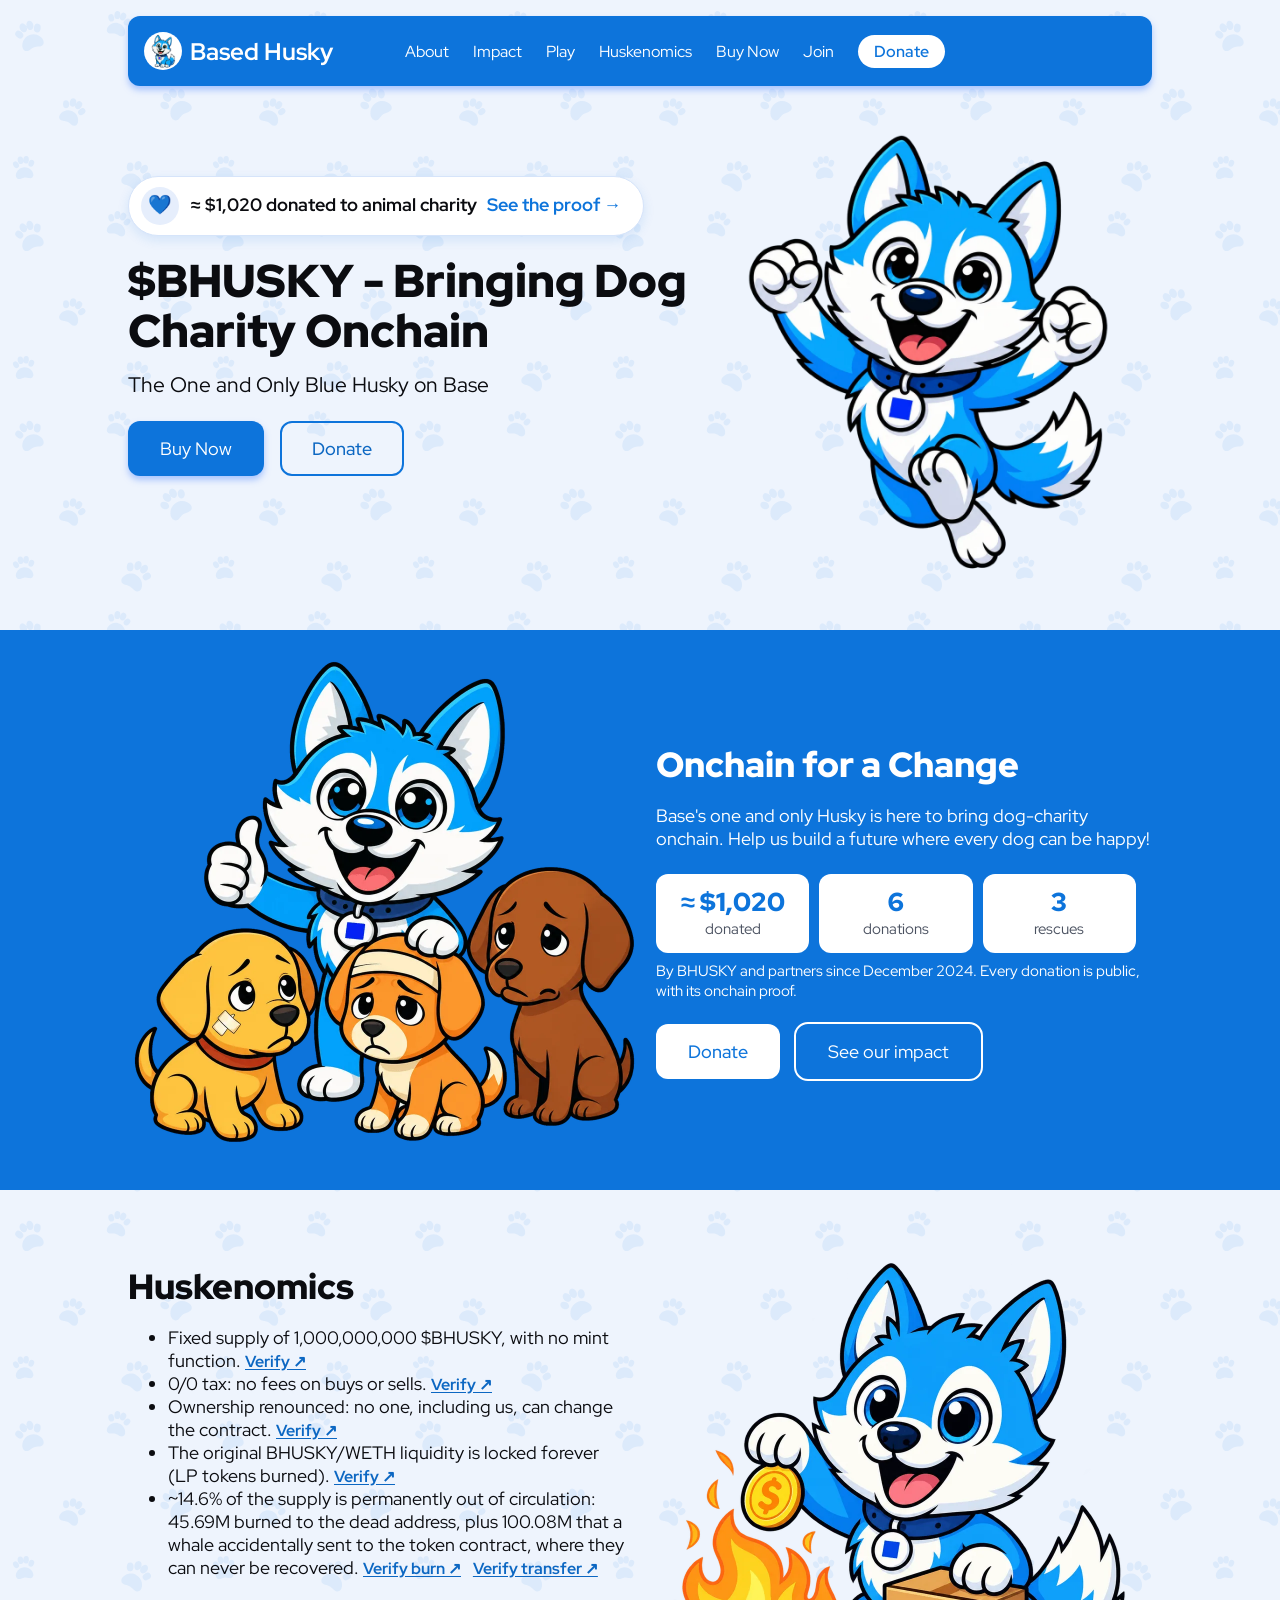
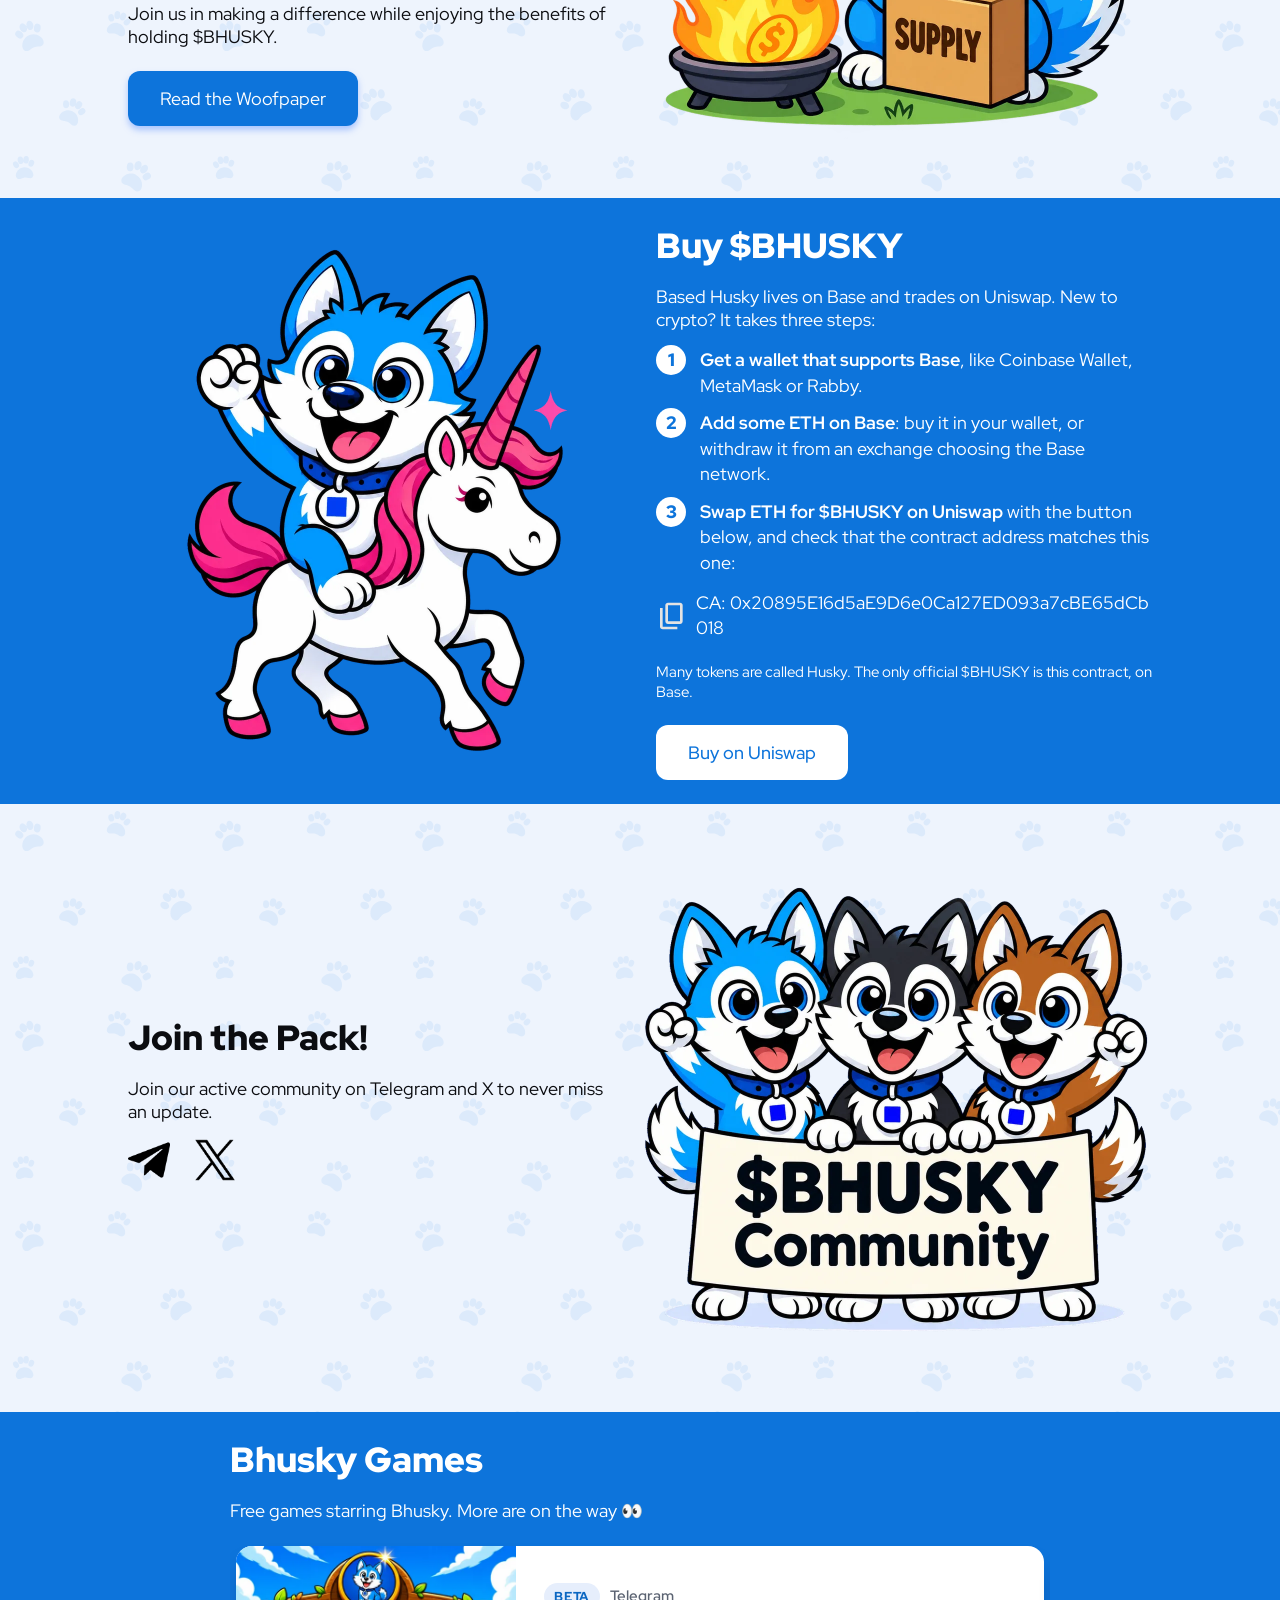
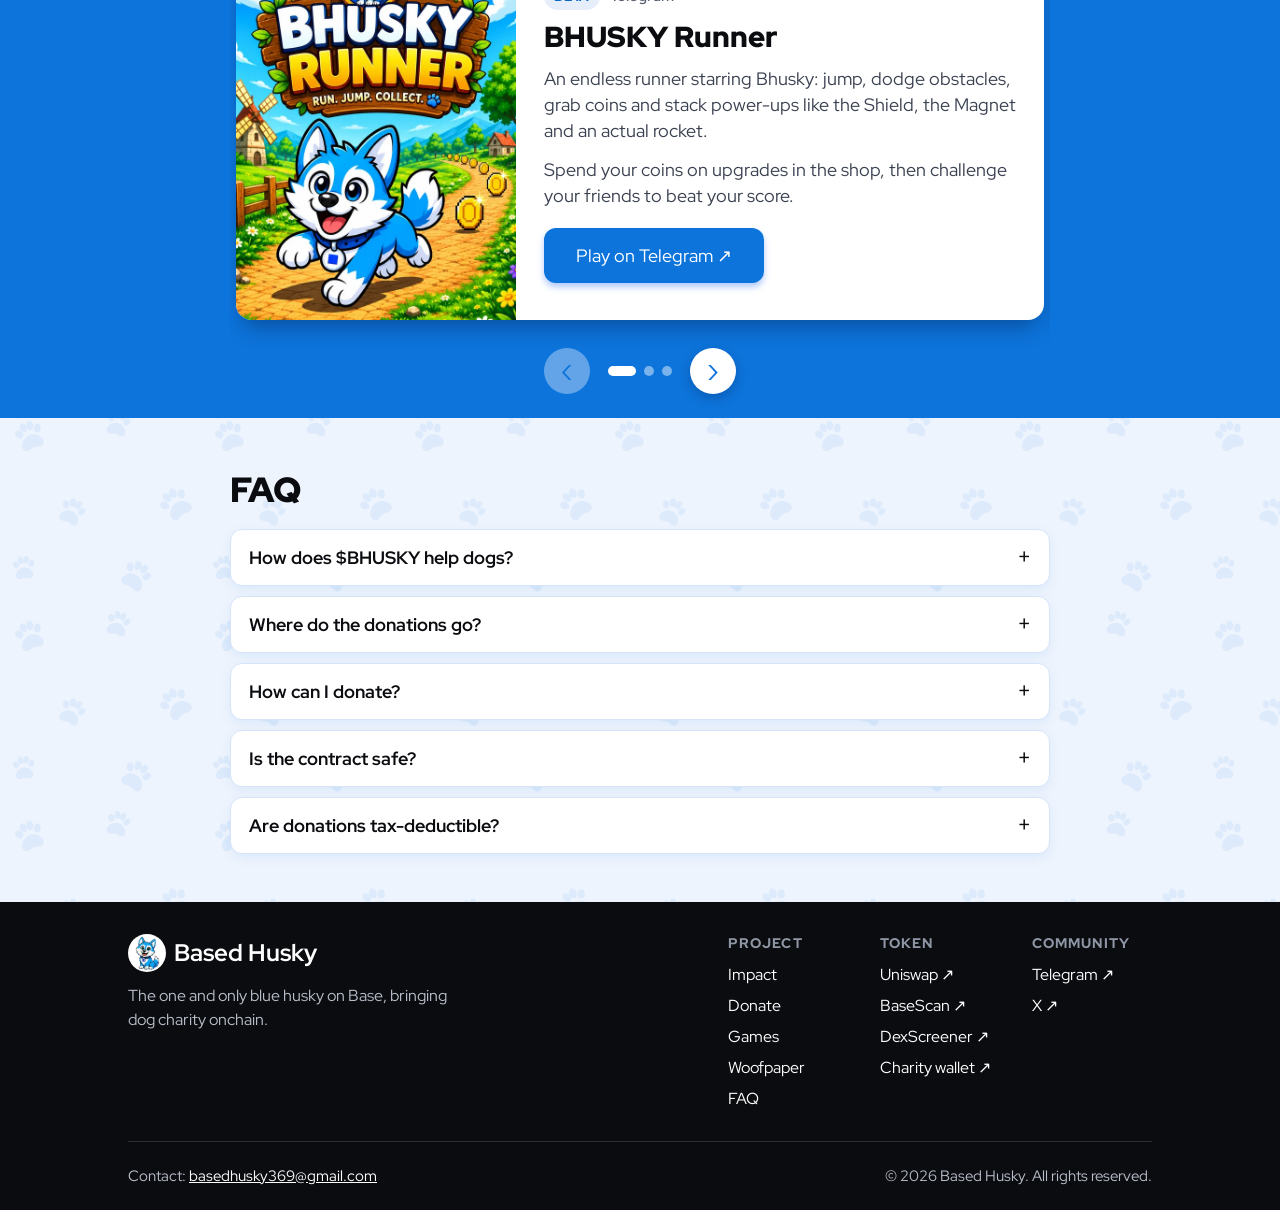
==== commit 2c31bce3: "Build: donation 6 on Impact, new totals Built from Based-Husky/bhusky-website#21. Keeps main-V2GMMOA" ====
--- a/index.html
+++ b/index.html
@@ -28,7 +28,7 @@
 
 <body><!--nghm--><script type="text/javascript" id="ng-event-dispatch-contract">(()=>{function p(t,n,r,o,e,i,f,m){return{eventType:t,event:n,targetElement:r,eic:o,timeStamp:e,eia:i,eirp:f,eiack:m}}function u(t){let n=[],r=e=>{n.push(e)};return{c:t,q:n,et:[],etc:[],d:r,h:e=>{r(p(e.type,e,e.target,t,Date.now()))}}}function s(t,n,r){for(let o=0;o<n.length;o++){let e=n[o];(r?t.etc:t.et).push(e),t.c.addEventListener(e,t.h,r)}}function c(t,n,r,o,e=window){let i=u(t);e._ejsas||(e._ejsas={}),e._ejsas[n]=i,s(i,r),s(i,o,!0)}window.__jsaction_bootstrap=c;})();
 </script><script>window.__jsaction_bootstrap(document.body,"ng",["click"],[]);</script>
-  <app-root ng-version="22.2.6" _nghost-ng-c1605824438="" ngh="9" ng-server-context="ssg"><div _ngcontent-ng-c1605824438="" id="app-container"><bhusky-header _ngcontent-ng-c1605824438="" _nghost-ng-c1815924446="" ngh="1"><header _ngcontent-ng-c1815924446="" class="main-header"><bhusky-logo _ngcontent-ng-c1815924446="" _nghost-ng-c3064136747="" ngh="0"><div _ngcontent-ng-c3064136747="" class="logo-container"><img _ngcontent-ng-c3064136747="" alt="Bhusky Logo" height="38" width="38" src="/logo-white.svg"><span _ngcontent-ng-c3064136747="" class="logo-text white">Based Husky</span></div></bhusky-logo><!----><nav _ngcontent-ng-c1815924446="" aria-label="Main" class="header-nav"><a _ngcontent-ng-c1815924446="" class="header-link" href="#about">About</a><a _ngcontent-ng-c1815924446="" class="header-link" href="/impact/">Impact</a><a _ngcontent-ng-c1815924446="" class="header-link" href="#play">Play</a><a _ngcontent-ng-c1815924446="" class="header-link" href="#huskenomics">Huskenomics</a><a _ngcontent-ng-c1815924446="" class="header-link" href="#buy-now">Buy Now</a><a _ngcontent-ng-c1815924446="" class="header-link" href="#join">Join</a><a _ngcontent-ng-c1815924446="" class="header-link header-link-cta" href="/donate/">Donate</a><!----></nav><nav _ngcontent-ng-c1815924446="" aria-label="Social" class="header-nav"><bhusky-icon-link _ngcontent-ng-c1815924446="" iconpath="/dex-screener.png" label="DexScreener" href="https://dexscreener.com/base/0x9d4021a55c70e47b048528a885750b9d14b26c8a" ngh="0"><a href="https://dexscreener.com/base/0x9d4021a55c70e47b048528a885750b9d14b26c8a" target="_blank" rel="noopener"><img src="/dex-screener.png" alt="DexScreener" height="24" width="24"></a></bhusky-icon-link><bhusky-icon-link _ngcontent-ng-c1815924446="" iconpath="/telegram.png" label="Telegram" href="https://t.me/bhuskybase" ngh="0"><a href="https://t.me/bhuskybase" target="_blank" rel="noopener"><img src="/telegram.png" alt="Telegram" height="24" width="24"></a></bhusky-icon-link><bhusky-icon-link _ngcontent-ng-c1815924446="" iconpath="/twitter.png" label="X" href="https://x.com/basedhusky" ngh="0"><a href="https://x.com/basedhusky" target="_blank" rel="noopener"><img src="/twitter.png" alt="X" height="24" width="24"></a></bhusky-icon-link></nav><!----><div _ngcontent-ng-c1815924446="" class="header-sidebar menu-hidden"><div _ngcontent-ng-c1815924446=""><div _ngcontent-ng-c1815924446="" class="close-btn-container"><a _ngcontent-ng-c1815924446="" role="button" tabindex="0" aria-label="Close menu" class="close-btn" jsaction="click:;"><img _ngcontent-ng-c1815924446="" src="/close.svg" alt="" height="32" width="32"></a></div><nav _ngcontent-ng-c1815924446="" class="sidebar-nav"><!----><a _ngcontent-ng-c1815924446="" class="sidebar-link" href="#about" jsaction="click:;">About</a><hr _ngcontent-ng-c1815924446="" class="sidebar-divider"><!----><a _ngcontent-ng-c1815924446="" class="sidebar-link" href="/impact/" jsaction="click:;">Impact</a><hr _ngcontent-ng-c1815924446="" class="sidebar-divider"><!----><a _ngcontent-ng-c1815924446="" class="sidebar-link" href="#play" jsaction="click:;">Play</a><hr _ngcontent-ng-c1815924446="" class="sidebar-divider"><!----><a _ngcontent-ng-c1815924446="" class="sidebar-link" href="#huskenomics" jsaction="click:;">Huskenomics</a><hr _ngcontent-ng-c1815924446="" class="sidebar-divider"><!----><a _ngcontent-ng-c1815924446="" class="sidebar-link" href="#buy-now" jsaction="click:;">Buy Now</a><hr _ngcontent-ng-c1815924446="" class="sidebar-divider"><!----><a _ngcontent-ng-c1815924446="" class="sidebar-link" href="#join" jsaction="click:;">Join</a><hr _ngcontent-ng-c1815924446="" class="sidebar-divider"><!----><a _ngcontent-ng-c1815924446="" class="sidebar-link sidebar-link-cta" href="/donate/" jsaction="click:;">Donate</a><!----></nav></div><div _ngcontent-ng-c1815924446=""><hr _ngcontent-ng-c1815924446="" class="sidebar-divider"><nav _ngcontent-ng-c1815924446="" class="sidebar-icon-nav"><bhusky-icon-link _ngcontent-ng-c1815924446="" iconpath="/dex-screener.png" label="DexScreener" href="https://dexscreener.com/base/0x9d4021a55c70e47b048528a885750b9d14b26c8a" class="sidebar-icon-link" ngh="0"><a href="https://dexscreener.com/base/0x9d4021a55c70e47b048528a885750b9d14b26c8a" target="_blank" rel="noopener"><img src="/dex-screener.png" alt="DexScreener" height="36" width="36"></a></bhusky-icon-link><bhusky-icon-link _ngcontent-ng-c1815924446="" iconpath="/telegram.png" label="Telegram" href="https://t.me/bhuskybase" class="sidebar-icon-link" ngh="0"><a href="https://t.me/bhuskybase" target="_blank" rel="noopener"><img src="/telegram.png" alt="Telegram" height="36" width="36"></a></bhusky-icon-link><bhusky-icon-link _ngcontent-ng-c1815924446="" iconpath="/twitter.png" label="X" href="https://x.com/basedhusky" class="sidebar-icon-link" ngh="0"><a href="https://x.com/basedhusky" target="_blank" rel="noopener"><img src="/twitter.png" alt="X" height="36" width="36"></a></bhusky-icon-link></nav></div></div></header></bhusky-header><main _ngcontent-ng-c1605824438=""><bhusky-section _ngcontent-ng-c1605824438="" title="$BHUSKY - Bringing Dog Charity Onchain" ctalink="#buy-now" ctatext="Buy Now" secondarybuttonlink="/donate/" secondarybuttontext="Donate" imageurl="/bhusky-hero.webp" imagealt="Bhusky, the blue husky mascot, jumping with joy" _nghost-ng-c503550239="" ngh="2"><section _ngcontent-ng-c503550239="" class="section-container section-hero"><div _ngcontent-ng-c503550239="" class="section-text-content"><a _ngcontent-ng-c1605824438="" sectionkicker="" href="/impact/" class="impact-pill" aria-label="≈ $970 donated to dog rescues. See the proof"><span _ngcontent-ng-c1605824438="" aria-hidden="true" class="impact-pill-heart">💙</span><span _ngcontent-ng-c1605824438="" class="impact-pill-text"><strong _ngcontent-ng-c1605824438="">≈ $970 donated to dog rescues</strong><span _ngcontent-ng-c1605824438="" class="impact-pill-more">See the proof&nbsp;→</span></span></a><h1 _ngcontent-ng-c503550239="">$BHUSKY - Bringing Dog Charity Onchain</h1><!----><!----><p _ngcontent-ng-c1605824438="" class="hero-subtitle">The One and Only Blue Husky on Base</p><br _ngcontent-ng-c503550239=""><bhusky-button _ngcontent-ng-c503550239="" class="cta-btn" _nghost-ng-c1289796476="" ngh="0"><a _ngcontent-ng-c1289796476="" class="bhusky-btn btn-on-white btn-primary" href="#buy-now">Buy Now</a></bhusky-button><!----><div _ngcontent-ng-c503550239="" class="button-divider"></div><bhusky-button _ngcontent-ng-c503550239="" class="secondary-btn" _nghost-ng-c1289796476="" ngh="0"><a _ngcontent-ng-c1289796476="" class="bhusky-btn btn-on-white btn-secondary" href="/donate/">Donate</a></bhusky-button><!----></div><img _ngcontent-ng-c503550239="" width="1024" height="1024" class="section-image" src="/bhusky-hero.webp" alt="Bhusky, the blue husky mascot, jumping with joy" fetchpriority="high"><!----></section></bhusky-section><bhusky-section _ngcontent-ng-c1605824438="" id="about" title="Onchain for a Change" ctalink="/donate/" ctatext="Donate" secondarybuttonlink="/impact/" secondarybuttontext="See our impact" imageurl="/bhusky-charity.webp" imagealt="Bhusky giving a thumbs up next to three rescue puppies, one with a bandage" _nghost-ng-c503550239="" ngh="3"><section _ngcontent-ng-c503550239="" class="section-container-blue"><div _ngcontent-ng-c503550239="" class="section-text-content"><!----><h2 _ngcontent-ng-c503550239="" class="section-title">Onchain for a Change</h2><!----><p _ngcontent-ng-c1605824438="">Base's one and only Husky is here to bring dog-charity onchain. Help us build a future where every dog can be happy!</p><ul _ngcontent-ng-c1605824438="" aria-label="Our impact so far" class="impact-stats"><li _ngcontent-ng-c1605824438=""><strong _ngcontent-ng-c1605824438="">≈ $970</strong><span _ngcontent-ng-c1605824438="">donated</span></li><li _ngcontent-ng-c1605824438=""><strong _ngcontent-ng-c1605824438="">5</strong><span _ngcontent-ng-c1605824438="">donations</span></li><li _ngcontent-ng-c1605824438=""><strong _ngcontent-ng-c1605824438="">3</strong><span _ngcontent-ng-c1605824438="">rescues</span></li></ul><p _ngcontent-ng-c1605824438="" class="impact-note">By BHUSKY and partners since December 2024. Every donation is public, with its onchain proof.</p><br _ngcontent-ng-c503550239=""><bhusky-button _ngcontent-ng-c503550239="" class="cta-btn" _nghost-ng-c1289796476="" ngh="0"><a _ngcontent-ng-c1289796476="" class="bhusky-btn btn-on-blue btn-primary" href="/donate/">Donate</a></bhusky-button><!----><div _ngcontent-ng-c503550239="" class="button-divider"></div><bhusky-button _ngcontent-ng-c503550239="" class="secondary-btn" _nghost-ng-c1289796476="" ngh="0"><a _ngcontent-ng-c1289796476="" class="bhusky-btn btn-on-blue btn-secondary" href="/impact/">See our impact</a></bhusky-button><!----></div><img _ngcontent-ng-c503550239="" width="1024" height="1024" class="section-image" src="/bhusky-charity.webp" alt="Bhusky giving a thumbs up next to three rescue puppies, one with a bandage" loading="lazy"><!----></section></bhusky-section><bhusky-section _ngcontent-ng-c1605824438="" id="huskenomics" title="Huskenomics" ctalink="/woofpaper/" ctatext="Read the Woofpaper" imageurl="/bhusky-burn.webp" imagealt="Bhusky tossing a coin into a fire next to a box labeled Supply" _nghost-ng-c503550239="" ngh="4"><section _ngcontent-ng-c503550239="" class="section-container"><div _ngcontent-ng-c503550239="" class="section-text-content"><!----><h2 _ngcontent-ng-c503550239="" class="section-title">Huskenomics</h2><!----><ul _ngcontent-ng-c1605824438=""><li _ngcontent-ng-c1605824438="">Fixed supply of 1,000,000,000 $BHUSKY, with no mint function. <a _ngcontent-ng-c1605824438="" href="https://basescan.org/token/0x20895E16d5aE9D6e0Ca127ED093a7cBE65dCb018" target="_blank" rel="noopener" class="verify">Verify&nbsp;↗</a></li><li _ngcontent-ng-c1605824438="">0/0 tax: no fees on buys or sells. <a _ngcontent-ng-c1605824438="" href="https://basescan.org/address/0x20895E16d5aE9D6e0Ca127ED093a7cBE65dCb018#code" target="_blank" rel="noopener" class="verify">Verify&nbsp;↗</a></li><li _ngcontent-ng-c1605824438="">Ownership renounced: no one, including us, can change the contract. <a _ngcontent-ng-c1605824438="" href="https://basescan.org/address/0x20895E16d5aE9D6e0Ca127ED093a7cBE65dCb018#readContract" target="_blank" rel="noopener" class="verify">Verify&nbsp;↗</a></li><li _ngcontent-ng-c1605824438="">The original BHUSKY/WETH liquidity is locked forever (LP tokens burned). <a _ngcontent-ng-c1605824438="" href="https://basescan.org/token/0x9d4021a55c70e47b048528a885750b9d14b26c8a#balances" target="_blank" rel="noopener" class="verify">Verify&nbsp;↗</a></li><li _ngcontent-ng-c1605824438="">~14.6% of the supply is permanently out of circulation: 45.69M burned to the dead address, plus 100.08M that a whale accidentally sent to the token contract, where they can never be recovered. <a _ngcontent-ng-c1605824438="" href="https://basescan.org/token/0x20895E16d5aE9D6e0Ca127ED093a7cBE65dCb018?a=0x000000000000000000000000000000000000dEaD" target="_blank" rel="noopener" class="verify">Verify burn&nbsp;↗</a><a _ngcontent-ng-c1605824438="" href="https://basescan.org/tx/0x96cb8bc6a5d6f1f3b18a0785eec3eedaff45298027866b7901d9628387f4398d" target="_blank" rel="noopener" class="verify">Verify transfer&nbsp;↗</a></li></ul><br _ngcontent-ng-c1605824438=""><p _ngcontent-ng-c1605824438="">Join us in making a difference while enjoying the benefits of holding $BHUSKY.</p><br _ngcontent-ng-c503550239=""><bhusky-button _ngcontent-ng-c503550239="" class="cta-btn" _nghost-ng-c1289796476="" ngh="0"><a _ngcontent-ng-c1289796476="" class="bhusky-btn btn-on-white btn-primary" href="/woofpaper/">Read the Woofpaper</a></bhusky-button><!----><!----></div><img _ngcontent-ng-c503550239="" width="1024" height="1024" class="section-image" src="/bhusky-burn.webp" alt="Bhusky tossing a coin into a fire next to a box labeled Supply" loading="lazy"><!----></section></bhusky-section><bhusky-section _ngcontent-ng-c1605824438="" id="buy-now" title="Buy $BHUSKY" ctalink="https://app.uniswap.org/swap?outputCurrency=0x20895E16d5aE9D6e0Ca127ED093a7cBE65dCb018&amp;chain=base" ctatext="Buy on Uniswap" imageurl="/bhusky-uni.webp" imagealt="Bhusky riding a white unicorn" _nghost-ng-c503550239="" ngh="5"><section _ngcontent-ng-c503550239="" class="section-container-blue"><div _ngcontent-ng-c503550239="" class="section-text-content"><!----><h2 _ngcontent-ng-c503550239="" class="section-title">Buy $BHUSKY</h2><!----><p _ngcontent-ng-c1605824438="">Based Husky lives on Base and trades on Uniswap. New to crypto? It takes three steps:</p><ol _ngcontent-ng-c1605824438="" class="buy-steps"><li _ngcontent-ng-c1605824438=""><strong _ngcontent-ng-c1605824438="">Get a wallet that supports Base</strong>, like Coinbase Wallet, MetaMask or Rabby.</li><li _ngcontent-ng-c1605824438=""><strong _ngcontent-ng-c1605824438="">Add some ETH on Base</strong>: buy it in your wallet, or withdraw it from an exchange choosing the Base network.</li><li _ngcontent-ng-c1605824438=""><strong _ngcontent-ng-c1605824438="">Swap ETH for $BHUSKY on Uniswap</strong> with the button below, and check that the contract address matches this one:</li></ol><p _ngcontent-ng-c1605824438="" class="contract-address"><a _ngcontent-ng-c1605824438="" role="button" tabindex="0" aria-label="Copy contract address" jsaction="click:;"><img _ngcontent-ng-c1605824438="" src="/copy.svg" alt="" height="32" width="32" class="copy-btn"></a> CA:&nbsp;0x20895E16d5aE9D6e0Ca127ED093a7cBE65dCb018 </p><p _ngcontent-ng-c1605824438="" aria-live="polite" class="copy-status"><!--ngetn--></p><p _ngcontent-ng-c1605824438="" class="buy-note">Many tokens are called Husky. The only official $BHUSKY is this contract, on Base.</p><br _ngcontent-ng-c503550239=""><bhusky-button _ngcontent-ng-c503550239="" class="cta-btn" _nghost-ng-c1289796476="" ngh="0"><a _ngcontent-ng-c1289796476="" class="bhusky-btn btn-on-blue btn-primary" href="https://app.uniswap.org/swap?outputCurrency=0x20895E16d5aE9D6e0Ca127ED093a7cBE65dCb018&amp;chain=base">Buy on Uniswap</a></bhusky-button><!----><!----></div><img _ngcontent-ng-c503550239="" width="1024" height="1024" class="section-image" src="/bhusky-uni.webp" alt="Bhusky riding a white unicorn" loading="lazy"><!----></section></bhusky-section><bhusky-section _ngcontent-ng-c1605824438="" id="join" title="Join the Pack!" imageurl="/bhusky-community.webp" imagealt="Bhusky and two husky friends holding a $BHUSKY Community banner" _nghost-ng-c503550239="" ngh="6"><section _ngcontent-ng-c503550239="" class="section-container"><div _ngcontent-ng-c503550239="" class="section-text-content"><!----><h2 _ngcontent-ng-c503550239="" class="section-title">Join the Pack!</h2><!----><p _ngcontent-ng-c1605824438="">Join our active community on Telegram and X to never miss an update.</p><div _ngcontent-ng-c1605824438="" class="button-bar"><bhusky-icon-link _ngcontent-ng-c1605824438="" iconpath="/telegram.png" label="Telegram" href="https://t.me/bhuskybase" class="join-icon-link" ngh="0"><a href="https://t.me/bhuskybase" target="_blank" rel="noopener"><img src="/telegram.png" alt="Telegram" height="42" width="42"></a></bhusky-icon-link><bhusky-icon-link _ngcontent-ng-c1605824438="" iconpath="/twitter.png" label="X" href="https://x.com/basedhusky" class="join-icon-link" ngh="0"><a href="https://x.com/basedhusky" target="_blank" rel="noopener"><img src="/twitter.png" alt="X" height="42" width="42"></a></bhusky-icon-link></div><!----><!----></div><img _ngcontent-ng-c503550239="" width="1024" height="1024" class="section-image" src="/bhusky-community.webp" alt="Bhusky and two husky friends holding a $BHUSKY Community banner" loading="lazy"><!----></section></bhusky-section><bhusky-section _ngcontent-ng-c1605824438="" id="play" title="Bhusky Games" _nghost-ng-c503550239="" ngh="7"><section _ngcontent-ng-c503550239="" class="section-centered section-container-blue"><div _ngcontent-ng-c503550239="" class="section-text-content"><!----><h2 _ngcontent-ng-c503550239="" class="section-title">Bhusky Games</h2><!----><p _ngcontent-ng-c1605824438="">Free games starring Bhusky. More are on the way 👀</p><div _ngcontent-ng-c1605824438="" role="region" aria-roledescription="carousel" aria-label="Bhusky Games" class="game-carousel"><div _ngcontent-ng-c1605824438="" class="game-track"><div _ngcontent-ng-c1605824438="" role="group" aria-roledescription="slide" class="game-slide" aria-label="1 of 3: BHUSKY Runner"><article _ngcontent-ng-c1605824438="" class="game-card"><img _ngcontent-ng-c1605824438="" width="600" height="800" loading="lazy" class="game-cover" src="/bhusky-runner.webp" alt="BHUSKY Runner cover: Bhusky running on a country path towards a trail of gold coins"><div _ngcontent-ng-c1605824438="" class="game-body"><p _ngcontent-ng-c1605824438="" class="game-meta"><span _ngcontent-ng-c1605824438="" class="game-badge">Beta</span> Telegram</p><h3 _ngcontent-ng-c1605824438="">BHUSKY Runner</h3><p _ngcontent-ng-c1605824438="">An endless runner starring Bhusky: jump, dodge obstacles, grab coins and stack power-ups like the Shield, the Magnet and an actual rocket.</p><p _ngcontent-ng-c1605824438="">Spend your coins on upgrades in the shop, then challenge your friends to beat your score.</p><!----><div _ngcontent-ng-c1605824438="" class="game-actions"><a _ngcontent-ng-c1605824438="" target="_blank" rel="noopener" class="game-btn" href="https://t.me/bhuskygames_bot/runner">Play on Telegram&nbsp;↗</a><!----><!----></div></div></article></div><div _ngcontent-ng-c1605824438="" role="group" aria-roledescription="slide" class="game-slide" aria-label="2 of 3: Bhusky's Crypt"><article _ngcontent-ng-c1605824438="" class="game-card"><img _ngcontent-ng-c1605824438="" width="600" height="800" loading="lazy" class="game-cover" src="/bhusky-crypt.webp" alt="Bhusky's Crypt cover: Bhusky with a backpack in a torch-lit dungeon, with a friendly skeleton, a bat, a ghost and a treasure chest"><div _ngcontent-ng-c1605824438="" class="game-body"><p _ngcontent-ng-c1605824438="" class="game-meta"><span _ngcontent-ng-c1605824438="" class="game-badge">Beta</span> Telegram</p><h3 _ngcontent-ng-c1605824438="">Bhusky's Crypt</h3><p _ngcontent-ng-c1605824438="">A roguelike dungeon crawler: pick the Guardian or the Mystic, fight your way down the crypt, collect powers and face five bosses, including The Whale.</p><p _ngcontent-ng-c1605824438="">Bank your gold in Bhusky's Stash for permanent upgrades, and take on the Daily Run: the same dungeon for everyone, every day.</p><!----><div _ngcontent-ng-c1605824438="" class="game-actions"><a _ngcontent-ng-c1605824438="" target="_blank" rel="noopener" class="game-btn" href="https://t.me/bhuskygames_bot/crypt">Play on Telegram&nbsp;↗</a><!----><!----></div></div></article></div><div _ngcontent-ng-c1605824438="" role="group" aria-roledescription="slide" class="game-slide" aria-label="3 of 3: Bhusky's Shelter"><article _ngcontent-ng-c1605824438="" class="game-card"><img _ngcontent-ng-c1605824438="" width="600" height="800" loading="lazy" class="game-cover" src="/bhusky-shelter.webp" alt="Bhusky's Shelter cover: Bhusky in front of a snowy wooden dog shelter, next to a full food bowl"><div _ngcontent-ng-c1605824438="" class="game-body"><p _ngcontent-ng-c1605824438="" class="game-meta"><span _ngcontent-ng-c1605824438="" class="game-badge game-badge-soon">Coming soon</span> Telegram + web</p><h3 _ngcontent-ng-c1605824438="">Bhusky's Shelter</h3><p _ngcontent-ng-c1605824438="">Tap, build and adopt: grow a dog shelter into a sanctuary and find your dogs their forever homes.</p><p _ngcontent-ng-c1605824438="">Daily quests, dog trivia, a secret word every week and 12 ranks to climb.</p><!----><div _ngcontent-ng-c1605824438="" class="game-actions"><!----><span _ngcontent-ng-c1605824438="" aria-disabled="true" class="game-btn game-btn-soon">Opens November 18</span><!----></div></div></article></div><!----></div><div _ngcontent-ng-c1605824438="" class="game-controls"><button _ngcontent-ng-c1605824438="" type="button" aria-label="Previous game" class="game-arrow game-arrow-prev" disabled="" jsaction="click:;">‹</button><div _ngcontent-ng-c1605824438="" class="game-dots"><button _ngcontent-ng-c1605824438="" type="button" class="active game-dot" aria-label="Show BHUSKY Runner" aria-current="true" jsaction="click:;"></button><button _ngcontent-ng-c1605824438="" type="button" class="game-dot" aria-label="Show Bhusky's Crypt" jsaction="click:;"></button><button _ngcontent-ng-c1605824438="" type="button" class="game-dot" aria-label="Show Bhusky's Shelter" jsaction="click:;"></button><!----></div><button _ngcontent-ng-c1605824438="" type="button" aria-label="Next game" class="game-arrow game-arrow-next" jsaction="click:;">›</button></div><!----></div><!----><!----></div><!----></section></bhusky-section><bhusky-section _ngcontent-ng-c1605824438="" id="faq" title="FAQ" _nghost-ng-c503550239="" ngh="8"><section _ngcontent-ng-c503550239="" class="section-centered section-container"><div _ngcontent-ng-c503550239="" class="section-text-content"><!----><h2 _ngcontent-ng-c503550239="" class="section-title">FAQ</h2><!----><div _ngcontent-ng-c1605824438="" class="faq-list"><details _ngcontent-ng-c1605824438="" class="faq-item"><summary _ngcontent-ng-c1605824438="">How does $BHUSKY help dogs?</summary><p _ngcontent-ng-c1605824438="">$BHUSKY is the token that brings our community together. There is no tax on trades, so buying or selling does not send money to the charity wallet: donations come from the community feeding the bowl, from our products and from the BHUSKY team. Every donation is public, with its onchain proof.</p></details><details _ngcontent-ng-c1605824438="" class="faq-item"><summary _ngcontent-ng-c1605824438="">Where do the donations go?</summary><p _ngcontent-ng-c1605824438="">Into our <a _ngcontent-ng-c1605824438="" href="https://basescan.org/address/0xBD425647480C10b476822318979785C800Aefe10" target="_blank" rel="noopener">charity wallet on Base</a>. Every time it reaches $200, we donate it to a dog rescue through Endaoment, rotating between five rescues. Each donation goes on our <a _ngcontent-ng-c1605824438="" href="/impact/">Impact page</a> with its transaction.</p></details><details _ngcontent-ng-c1605824438="" class="faq-item"><summary _ngcontent-ng-c1605824438="">How can I donate?</summary><p _ngcontent-ng-c1605824438="">On our <a _ngcontent-ng-c1605824438="" href="/donate/">Donate page</a>: pay in USDC with Base Pay in a few seconds, or send USDC on Base from any wallet.</p></details><details _ngcontent-ng-c1605824438="" class="faq-item"><summary _ngcontent-ng-c1605824438="">Is the contract safe?</summary><p _ngcontent-ng-c1605824438="">No one can promise that about any token, but you can check the facts yourself: no mint function, no tax, ownership renounced and the original liquidity locked forever. Each point in <a _ngcontent-ng-c1605824438="" href="#huskenomics">Huskenomics</a> links to BaseScan. Only buy what you can afford to lose.</p></details><details _ngcontent-ng-c1605824438="" class="faq-item"><summary _ngcontent-ng-c1605824438="">Are donations tax-deductible?</summary><p _ngcontent-ng-c1605824438="">No. The charity wallet is managed by the BHUSKY team, so donations to it are not tax-deductible.</p></details></div><!----><!----></div><!----></section></bhusky-section></main><bhusky-footer _ngcontent-ng-c1605824438="" _nghost-ng-c1859226268="" ngh="0"><footer _ngcontent-ng-c1859226268="" class="bhusky-footer"><div _ngcontent-ng-c1859226268="" class="footer-top"><div _ngcontent-ng-c1859226268="" class="footer-brand"><bhusky-logo _ngcontent-ng-c1859226268="" _nghost-ng-c3064136747="" ngh="0"><div _ngcontent-ng-c3064136747="" class="logo-container"><img _ngcontent-ng-c3064136747="" alt="Bhusky Logo" height="38" width="38" src="/logo-white.svg"><span _ngcontent-ng-c3064136747="" class="logo-text white">Based Husky</span></div></bhusky-logo><p _ngcontent-ng-c1859226268="" class="footer-tagline">The one and only blue husky on Base, bringing dog charity onchain.</p></div><nav _ngcontent-ng-c1859226268="" aria-label="Footer" class="footer-cols"><div _ngcontent-ng-c1859226268="" class="footer-col"><h2 _ngcontent-ng-c1859226268="">Project</h2><a _ngcontent-ng-c1859226268="" href="/impact/">Impact</a><a _ngcontent-ng-c1859226268="" href="/donate/">Donate</a><a _ngcontent-ng-c1859226268="" href="#play">Games</a><a _ngcontent-ng-c1859226268="" href="/woofpaper/">Woofpaper</a><a _ngcontent-ng-c1859226268="" href="#faq">FAQ</a></div><div _ngcontent-ng-c1859226268="" class="footer-col"><h2 _ngcontent-ng-c1859226268="">Token</h2><a _ngcontent-ng-c1859226268="" href="https://app.uniswap.org/swap?outputCurrency=0x20895E16d5aE9D6e0Ca127ED093a7cBE65dCb018&amp;chain=base" target="_blank" rel="noopener">Uniswap&nbsp;↗</a><a _ngcontent-ng-c1859226268="" href="https://basescan.org/token/0x20895E16d5aE9D6e0Ca127ED093a7cBE65dCb018" target="_blank" rel="noopener">BaseScan&nbsp;↗</a><a _ngcontent-ng-c1859226268="" href="https://dexscreener.com/base/0x9d4021a55c70e47b048528a885750b9d14b26c8a" target="_blank" rel="noopener">DexScreener&nbsp;↗</a><a _ngcontent-ng-c1859226268="" href="https://basescan.org/address/0xBD425647480C10b476822318979785C800Aefe10" target="_blank" rel="noopener">Charity wallet&nbsp;↗</a></div><div _ngcontent-ng-c1859226268="" class="footer-col"><h2 _ngcontent-ng-c1859226268="">Community</h2><a _ngcontent-ng-c1859226268="" href="https://t.me/bhuskybase" target="_blank" rel="noopener">Telegram&nbsp;↗</a><a _ngcontent-ng-c1859226268="" href="https://x.com/basedhusky" target="_blank" rel="noopener">X&nbsp;↗</a></div></nav></div><div _ngcontent-ng-c1859226268="" class="footer-bottom"><p _ngcontent-ng-c1859226268="">Contact: <a _ngcontent-ng-c1859226268="" href="mailto:basedhusky369@gmail.com" class="mail-link">basedhusky369@gmail.com</a></p><p _ngcontent-ng-c1859226268="">© 2026 Based Husky. All rights reserved.</p></div></footer></bhusky-footer></div><router-outlet _ngcontent-ng-c1605824438=""></router-outlet><!----></app-root>
-<script src="polyfills-5CFQRCPP.js" type="module"></script><script src="main-V2GMMOAY.js" type="module"></script>
+  <app-root ng-version="22.2.6" _nghost-ng-c1605824438="" ngh="9" ng-server-context="ssg"><div _ngcontent-ng-c1605824438="" id="app-container"><bhusky-header _ngcontent-ng-c1605824438="" _nghost-ng-c1815924446="" ngh="1"><header _ngcontent-ng-c1815924446="" class="main-header"><bhusky-logo _ngcontent-ng-c1815924446="" _nghost-ng-c3064136747="" ngh="0"><div _ngcontent-ng-c3064136747="" class="logo-container"><img _ngcontent-ng-c3064136747="" alt="Bhusky Logo" height="38" width="38" src="/logo-white.svg"><span _ngcontent-ng-c3064136747="" class="logo-text white">Based Husky</span></div></bhusky-logo><!----><nav _ngcontent-ng-c1815924446="" aria-label="Main" class="header-nav"><a _ngcontent-ng-c1815924446="" class="header-link" href="#about">About</a><a _ngcontent-ng-c1815924446="" class="header-link" href="/impact/">Impact</a><a _ngcontent-ng-c1815924446="" class="header-link" href="#play">Play</a><a _ngcontent-ng-c1815924446="" class="header-link" href="#huskenomics">Huskenomics</a><a _ngcontent-ng-c1815924446="" class="header-link" href="#buy-now">Buy Now</a><a _ngcontent-ng-c1815924446="" class="header-link" href="#join">Join</a><a _ngcontent-ng-c1815924446="" class="header-link header-link-cta" href="/donate/">Donate</a><!----></nav><nav _ngcontent-ng-c1815924446="" aria-label="Social" class="header-nav"><bhusky-icon-link _ngcontent-ng-c1815924446="" iconpath="/dex-screener.png" label="DexScreener" href="https://dexscreener.com/base/0x9d4021a55c70e47b048528a885750b9d14b26c8a" ngh="0"><a href="https://dexscreener.com/base/0x9d4021a55c70e47b048528a885750b9d14b26c8a" target="_blank" rel="noopener"><img src="/dex-screener.png" alt="DexScreener" height="24" width="24"></a></bhusky-icon-link><bhusky-icon-link _ngcontent-ng-c1815924446="" iconpath="/telegram.png" label="Telegram" href="https://t.me/bhuskybase" ngh="0"><a href="https://t.me/bhuskybase" target="_blank" rel="noopener"><img src="/telegram.png" alt="Telegram" height="24" width="24"></a></bhusky-icon-link><bhusky-icon-link _ngcontent-ng-c1815924446="" iconpath="/twitter.png" label="X" href="https://x.com/basedhusky" ngh="0"><a href="https://x.com/basedhusky" target="_blank" rel="noopener"><img src="/twitter.png" alt="X" height="24" width="24"></a></bhusky-icon-link></nav><!----><div _ngcontent-ng-c1815924446="" class="header-sidebar menu-hidden"><div _ngcontent-ng-c1815924446=""><div _ngcontent-ng-c1815924446="" class="close-btn-container"><a _ngcontent-ng-c1815924446="" role="button" tabindex="0" aria-label="Close menu" class="close-btn" jsaction="click:;"><img _ngcontent-ng-c1815924446="" src="/close.svg" alt="" height="32" width="32"></a></div><nav _ngcontent-ng-c1815924446="" class="sidebar-nav"><!----><a _ngcontent-ng-c1815924446="" class="sidebar-link" href="#about" jsaction="click:;">About</a><hr _ngcontent-ng-c1815924446="" class="sidebar-divider"><!----><a _ngcontent-ng-c1815924446="" class="sidebar-link" href="/impact/" jsaction="click:;">Impact</a><hr _ngcontent-ng-c1815924446="" class="sidebar-divider"><!----><a _ngcontent-ng-c1815924446="" class="sidebar-link" href="#play" jsaction="click:;">Play</a><hr _ngcontent-ng-c1815924446="" class="sidebar-divider"><!----><a _ngcontent-ng-c1815924446="" class="sidebar-link" href="#huskenomics" jsaction="click:;">Huskenomics</a><hr _ngcontent-ng-c1815924446="" class="sidebar-divider"><!----><a _ngcontent-ng-c1815924446="" class="sidebar-link" href="#buy-now" jsaction="click:;">Buy Now</a><hr _ngcontent-ng-c1815924446="" class="sidebar-divider"><!----><a _ngcontent-ng-c1815924446="" class="sidebar-link" href="#join" jsaction="click:;">Join</a><hr _ngcontent-ng-c1815924446="" class="sidebar-divider"><!----><a _ngcontent-ng-c1815924446="" class="sidebar-link sidebar-link-cta" href="/donate/" jsaction="click:;">Donate</a><!----></nav></div><div _ngcontent-ng-c1815924446=""><hr _ngcontent-ng-c1815924446="" class="sidebar-divider"><nav _ngcontent-ng-c1815924446="" class="sidebar-icon-nav"><bhusky-icon-link _ngcontent-ng-c1815924446="" iconpath="/dex-screener.png" label="DexScreener" href="https://dexscreener.com/base/0x9d4021a55c70e47b048528a885750b9d14b26c8a" class="sidebar-icon-link" ngh="0"><a href="https://dexscreener.com/base/0x9d4021a55c70e47b048528a885750b9d14b26c8a" target="_blank" rel="noopener"><img src="/dex-screener.png" alt="DexScreener" height="36" width="36"></a></bhusky-icon-link><bhusky-icon-link _ngcontent-ng-c1815924446="" iconpath="/telegram.png" label="Telegram" href="https://t.me/bhuskybase" class="sidebar-icon-link" ngh="0"><a href="https://t.me/bhuskybase" target="_blank" rel="noopener"><img src="/telegram.png" alt="Telegram" height="36" width="36"></a></bhusky-icon-link><bhusky-icon-link _ngcontent-ng-c1815924446="" iconpath="/twitter.png" label="X" href="https://x.com/basedhusky" class="sidebar-icon-link" ngh="0"><a href="https://x.com/basedhusky" target="_blank" rel="noopener"><img src="/twitter.png" alt="X" height="36" width="36"></a></bhusky-icon-link></nav></div></div></header></bhusky-header><main _ngcontent-ng-c1605824438=""><bhusky-section _ngcontent-ng-c1605824438="" title="$BHUSKY - Bringing Dog Charity Onchain" ctalink="#buy-now" ctatext="Buy Now" secondarybuttonlink="/donate/" secondarybuttontext="Donate" imageurl="/bhusky-hero.webp" imagealt="Bhusky, the blue husky mascot, jumping with joy" _nghost-ng-c503550239="" ngh="2"><section _ngcontent-ng-c503550239="" class="section-container section-hero"><div _ngcontent-ng-c503550239="" class="section-text-content"><a _ngcontent-ng-c1605824438="" sectionkicker="" href="/impact/" class="impact-pill" aria-label="≈ $1,020 donated to animal charity. See the proof"><span _ngcontent-ng-c1605824438="" aria-hidden="true" class="impact-pill-heart">💙</span><span _ngcontent-ng-c1605824438="" class="impact-pill-text"><strong _ngcontent-ng-c1605824438="">≈ $1,020 donated to animal charity</strong><span _ngcontent-ng-c1605824438="" class="impact-pill-more">See the proof&nbsp;→</span></span></a><h1 _ngcontent-ng-c503550239="">$BHUSKY - Bringing Dog Charity Onchain</h1><!----><!----><p _ngcontent-ng-c1605824438="" class="hero-subtitle">The One and Only Blue Husky on Base</p><br _ngcontent-ng-c503550239=""><bhusky-button _ngcontent-ng-c503550239="" class="cta-btn" _nghost-ng-c1289796476="" ngh="0"><a _ngcontent-ng-c1289796476="" class="bhusky-btn btn-on-white btn-primary" href="#buy-now">Buy Now</a></bhusky-button><!----><div _ngcontent-ng-c503550239="" class="button-divider"></div><bhusky-button _ngcontent-ng-c503550239="" class="secondary-btn" _nghost-ng-c1289796476="" ngh="0"><a _ngcontent-ng-c1289796476="" class="bhusky-btn btn-on-white btn-secondary" href="/donate/">Donate</a></bhusky-button><!----></div><img _ngcontent-ng-c503550239="" width="1024" height="1024" class="section-image" src="/bhusky-hero.webp" alt="Bhusky, the blue husky mascot, jumping with joy" fetchpriority="high"><!----></section></bhusky-section><bhusky-section _ngcontent-ng-c1605824438="" id="about" title="Onchain for a Change" ctalink="/donate/" ctatext="Donate" secondarybuttonlink="/impact/" secondarybuttontext="See our impact" imageurl="/bhusky-charity.webp" imagealt="Bhusky giving a thumbs up next to three rescue puppies, one with a bandage" _nghost-ng-c503550239="" ngh="3"><section _ngcontent-ng-c503550239="" class="section-container-blue"><div _ngcontent-ng-c503550239="" class="section-text-content"><!----><h2 _ngcontent-ng-c503550239="" class="section-title">Onchain for a Change</h2><!----><p _ngcontent-ng-c1605824438="">Base's one and only Husky is here to bring dog-charity onchain. Help us build a future where every dog can be happy!</p><ul _ngcontent-ng-c1605824438="" aria-label="Our impact so far" class="impact-stats"><li _ngcontent-ng-c1605824438=""><strong _ngcontent-ng-c1605824438="">≈ $1,020</strong><span _ngcontent-ng-c1605824438="">donated</span></li><li _ngcontent-ng-c1605824438=""><strong _ngcontent-ng-c1605824438="">6</strong><span _ngcontent-ng-c1605824438="">donations</span></li><li _ngcontent-ng-c1605824438=""><strong _ngcontent-ng-c1605824438="">3</strong><span _ngcontent-ng-c1605824438="">rescues</span></li></ul><p _ngcontent-ng-c1605824438="" class="impact-note">By BHUSKY and partners since December 2024. Every donation is public, with its onchain proof.</p><br _ngcontent-ng-c503550239=""><bhusky-button _ngcontent-ng-c503550239="" class="cta-btn" _nghost-ng-c1289796476="" ngh="0"><a _ngcontent-ng-c1289796476="" class="bhusky-btn btn-on-blue btn-primary" href="/donate/">Donate</a></bhusky-button><!----><div _ngcontent-ng-c503550239="" class="button-divider"></div><bhusky-button _ngcontent-ng-c503550239="" class="secondary-btn" _nghost-ng-c1289796476="" ngh="0"><a _ngcontent-ng-c1289796476="" class="bhusky-btn btn-on-blue btn-secondary" href="/impact/">See our impact</a></bhusky-button><!----></div><img _ngcontent-ng-c503550239="" width="1024" height="1024" class="section-image" src="/bhusky-charity.webp" alt="Bhusky giving a thumbs up next to three rescue puppies, one with a bandage" loading="lazy"><!----></section></bhusky-section><bhusky-section _ngcontent-ng-c1605824438="" id="huskenomics" title="Huskenomics" ctalink="/woofpaper/" ctatext="Read the Woofpaper" imageurl="/bhusky-burn.webp" imagealt="Bhusky tossing a coin into a fire next to a box labeled Supply" _nghost-ng-c503550239="" ngh="4"><section _ngcontent-ng-c503550239="" class="section-container"><div _ngcontent-ng-c503550239="" class="section-text-content"><!----><h2 _ngcontent-ng-c503550239="" class="section-title">Huskenomics</h2><!----><ul _ngcontent-ng-c1605824438=""><li _ngcontent-ng-c1605824438="">Fixed supply of 1,000,000,000 $BHUSKY, with no mint function. <a _ngcontent-ng-c1605824438="" href="https://basescan.org/token/0x20895E16d5aE9D6e0Ca127ED093a7cBE65dCb018" target="_blank" rel="noopener" class="verify">Verify&nbsp;↗</a></li><li _ngcontent-ng-c1605824438="">0/0 tax: no fees on buys or sells. <a _ngcontent-ng-c1605824438="" href="https://basescan.org/address/0x20895E16d5aE9D6e0Ca127ED093a7cBE65dCb018#code" target="_blank" rel="noopener" class="verify">Verify&nbsp;↗</a></li><li _ngcontent-ng-c1605824438="">Ownership renounced: no one, including us, can change the contract. <a _ngcontent-ng-c1605824438="" href="https://basescan.org/address/0x20895E16d5aE9D6e0Ca127ED093a7cBE65dCb018#readContract" target="_blank" rel="noopener" class="verify">Verify&nbsp;↗</a></li><li _ngcontent-ng-c1605824438="">The original BHUSKY/WETH liquidity is locked forever (LP tokens burned). <a _ngcontent-ng-c1605824438="" href="https://basescan.org/token/0x9d4021a55c70e47b048528a885750b9d14b26c8a#balances" target="_blank" rel="noopener" class="verify">Verify&nbsp;↗</a></li><li _ngcontent-ng-c1605824438="">~14.6% of the supply is permanently out of circulation: 45.69M burned to the dead address, plus 100.08M that a whale accidentally sent to the token contract, where they can never be recovered. <a _ngcontent-ng-c1605824438="" href="https://basescan.org/token/0x20895E16d5aE9D6e0Ca127ED093a7cBE65dCb018?a=0x000000000000000000000000000000000000dEaD" target="_blank" rel="noopener" class="verify">Verify burn&nbsp;↗</a><a _ngcontent-ng-c1605824438="" href="https://basescan.org/tx/0x96cb8bc6a5d6f1f3b18a0785eec3eedaff45298027866b7901d9628387f4398d" target="_blank" rel="noopener" class="verify">Verify transfer&nbsp;↗</a></li></ul><br _ngcontent-ng-c1605824438=""><p _ngcontent-ng-c1605824438="">Join us in making a difference while enjoying the benefits of holding $BHUSKY.</p><br _ngcontent-ng-c503550239=""><bhusky-button _ngcontent-ng-c503550239="" class="cta-btn" _nghost-ng-c1289796476="" ngh="0"><a _ngcontent-ng-c1289796476="" class="bhusky-btn btn-on-white btn-primary" href="/woofpaper/">Read the Woofpaper</a></bhusky-button><!----><!----></div><img _ngcontent-ng-c503550239="" width="1024" height="1024" class="section-image" src="/bhusky-burn.webp" alt="Bhusky tossing a coin into a fire next to a box labeled Supply" loading="lazy"><!----></section></bhusky-section><bhusky-section _ngcontent-ng-c1605824438="" id="buy-now" title="Buy $BHUSKY" ctalink="https://app.uniswap.org/swap?outputCurrency=0x20895E16d5aE9D6e0Ca127ED093a7cBE65dCb018&amp;chain=base" ctatext="Buy on Uniswap" imageurl="/bhusky-uni.webp" imagealt="Bhusky riding a white unicorn" _nghost-ng-c503550239="" ngh="5"><section _ngcontent-ng-c503550239="" class="section-container-blue"><div _ngcontent-ng-c503550239="" class="section-text-content"><!----><h2 _ngcontent-ng-c503550239="" class="section-title">Buy $BHUSKY</h2><!----><p _ngcontent-ng-c1605824438="">Based Husky lives on Base and trades on Uniswap. New to crypto? It takes three steps:</p><ol _ngcontent-ng-c1605824438="" class="buy-steps"><li _ngcontent-ng-c1605824438=""><strong _ngcontent-ng-c1605824438="">Get a wallet that supports Base</strong>, like Coinbase Wallet, MetaMask or Rabby.</li><li _ngcontent-ng-c1605824438=""><strong _ngcontent-ng-c1605824438="">Add some ETH on Base</strong>: buy it in your wallet, or withdraw it from an exchange choosing the Base network.</li><li _ngcontent-ng-c1605824438=""><strong _ngcontent-ng-c1605824438="">Swap ETH for $BHUSKY on Uniswap</strong> with the button below, and check that the contract address matches this one:</li></ol><p _ngcontent-ng-c1605824438="" class="contract-address"><a _ngcontent-ng-c1605824438="" role="button" tabindex="0" aria-label="Copy contract address" jsaction="click:;"><img _ngcontent-ng-c1605824438="" src="/copy.svg" alt="" height="32" width="32" class="copy-btn"></a> CA:&nbsp;0x20895E16d5aE9D6e0Ca127ED093a7cBE65dCb018 </p><p _ngcontent-ng-c1605824438="" aria-live="polite" class="copy-status"><!--ngetn--></p><p _ngcontent-ng-c1605824438="" class="buy-note">Many tokens are called Husky. The only official $BHUSKY is this contract, on Base.</p><br _ngcontent-ng-c503550239=""><bhusky-button _ngcontent-ng-c503550239="" class="cta-btn" _nghost-ng-c1289796476="" ngh="0"><a _ngcontent-ng-c1289796476="" class="bhusky-btn btn-on-blue btn-primary" href="https://app.uniswap.org/swap?outputCurrency=0x20895E16d5aE9D6e0Ca127ED093a7cBE65dCb018&amp;chain=base">Buy on Uniswap</a></bhusky-button><!----><!----></div><img _ngcontent-ng-c503550239="" width="1024" height="1024" class="section-image" src="/bhusky-uni.webp" alt="Bhusky riding a white unicorn" loading="lazy"><!----></section></bhusky-section><bhusky-section _ngcontent-ng-c1605824438="" id="join" title="Join the Pack!" imageurl="/bhusky-community.webp" imagealt="Bhusky and two husky friends holding a $BHUSKY Community banner" _nghost-ng-c503550239="" ngh="6"><section _ngcontent-ng-c503550239="" class="section-container"><div _ngcontent-ng-c503550239="" class="section-text-content"><!----><h2 _ngcontent-ng-c503550239="" class="section-title">Join the Pack!</h2><!----><p _ngcontent-ng-c1605824438="">Join our active community on Telegram and X to never miss an update.</p><div _ngcontent-ng-c1605824438="" class="button-bar"><bhusky-icon-link _ngcontent-ng-c1605824438="" iconpath="/telegram.png" label="Telegram" href="https://t.me/bhuskybase" class="join-icon-link" ngh="0"><a href="https://t.me/bhuskybase" target="_blank" rel="noopener"><img src="/telegram.png" alt="Telegram" height="42" width="42"></a></bhusky-icon-link><bhusky-icon-link _ngcontent-ng-c1605824438="" iconpath="/twitter.png" label="X" href="https://x.com/basedhusky" class="join-icon-link" ngh="0"><a href="https://x.com/basedhusky" target="_blank" rel="noopener"><img src="/twitter.png" alt="X" height="42" width="42"></a></bhusky-icon-link></div><!----><!----></div><img _ngcontent-ng-c503550239="" width="1024" height="1024" class="section-image" src="/bhusky-community.webp" alt="Bhusky and two husky friends holding a $BHUSKY Community banner" loading="lazy"><!----></section></bhusky-section><bhusky-section _ngcontent-ng-c1605824438="" id="play" title="Bhusky Games" _nghost-ng-c503550239="" ngh="7"><section _ngcontent-ng-c503550239="" class="section-centered section-container-blue"><div _ngcontent-ng-c503550239="" class="section-text-content"><!----><h2 _ngcontent-ng-c503550239="" class="section-title">Bhusky Games</h2><!----><p _ngcontent-ng-c1605824438="">Free games starring Bhusky. More are on the way 👀</p><div _ngcontent-ng-c1605824438="" role="region" aria-roledescription="carousel" aria-label="Bhusky Games" class="game-carousel"><div _ngcontent-ng-c1605824438="" class="game-track"><div _ngcontent-ng-c1605824438="" role="group" aria-roledescription="slide" class="game-slide" aria-label="1 of 3: BHUSKY Runner"><article _ngcontent-ng-c1605824438="" class="game-card"><img _ngcontent-ng-c1605824438="" width="600" height="800" loading="lazy" class="game-cover" src="/bhusky-runner.webp" alt="BHUSKY Runner cover: Bhusky running on a country path towards a trail of gold coins"><div _ngcontent-ng-c1605824438="" class="game-body"><p _ngcontent-ng-c1605824438="" class="game-meta"><span _ngcontent-ng-c1605824438="" class="game-badge">Beta</span> Telegram</p><h3 _ngcontent-ng-c1605824438="">BHUSKY Runner</h3><p _ngcontent-ng-c1605824438="">An endless runner starring Bhusky: jump, dodge obstacles, grab coins and stack power-ups like the Shield, the Magnet and an actual rocket.</p><p _ngcontent-ng-c1605824438="">Spend your coins on upgrades in the shop, then challenge your friends to beat your score.</p><!----><div _ngcontent-ng-c1605824438="" class="game-actions"><a _ngcontent-ng-c1605824438="" target="_blank" rel="noopener" class="game-btn" href="https://t.me/bhuskygames_bot/runner">Play on Telegram&nbsp;↗</a><!----><!----></div></div></article></div><div _ngcontent-ng-c1605824438="" role="group" aria-roledescription="slide" class="game-slide" aria-label="2 of 3: Bhusky's Crypt"><article _ngcontent-ng-c1605824438="" class="game-card"><img _ngcontent-ng-c1605824438="" width="600" height="800" loading="lazy" class="game-cover" src="/bhusky-crypt.webp" alt="Bhusky's Crypt cover: Bhusky with a backpack in a torch-lit dungeon, with a friendly skeleton, a bat, a ghost and a treasure chest"><div _ngcontent-ng-c1605824438="" class="game-body"><p _ngcontent-ng-c1605824438="" class="game-meta"><span _ngcontent-ng-c1605824438="" class="game-badge">Beta</span> Telegram</p><h3 _ngcontent-ng-c1605824438="">Bhusky's Crypt</h3><p _ngcontent-ng-c1605824438="">A roguelike dungeon crawler: pick the Guardian or the Mystic, fight your way down the crypt, collect powers and face five bosses, including The Whale.</p><p _ngcontent-ng-c1605824438="">Bank your gold in Bhusky's Stash for permanent upgrades, and take on the Daily Run: the same dungeon for everyone, every day.</p><!----><div _ngcontent-ng-c1605824438="" class="game-actions"><a _ngcontent-ng-c1605824438="" target="_blank" rel="noopener" class="game-btn" href="https://t.me/bhuskygames_bot/crypt">Play on Telegram&nbsp;↗</a><!----><!----></div></div></article></div><div _ngcontent-ng-c1605824438="" role="group" aria-roledescription="slide" class="game-slide" aria-label="3 of 3: Bhusky's Shelter"><article _ngcontent-ng-c1605824438="" class="game-card"><img _ngcontent-ng-c1605824438="" width="600" height="800" loading="lazy" class="game-cover" src="/bhusky-shelter.webp" alt="Bhusky's Shelter cover: Bhusky in front of a snowy wooden dog shelter, next to a full food bowl"><div _ngcontent-ng-c1605824438="" class="game-body"><p _ngcontent-ng-c1605824438="" class="game-meta"><span _ngcontent-ng-c1605824438="" class="game-badge game-badge-soon">Coming soon</span> Telegram + web</p><h3 _ngcontent-ng-c1605824438="">Bhusky's Shelter</h3><p _ngcontent-ng-c1605824438="">Tap, build and adopt: grow a dog shelter into a sanctuary and find your dogs their forever homes.</p><p _ngcontent-ng-c1605824438="">Daily quests, dog trivia, a secret word every week and 12 ranks to climb.</p><!----><div _ngcontent-ng-c1605824438="" class="game-actions"><!----><span _ngcontent-ng-c1605824438="" aria-disabled="true" class="game-btn game-btn-soon">Opens November 18</span><!----></div></div></article></div><!----></div><div _ngcontent-ng-c1605824438="" class="game-controls"><button _ngcontent-ng-c1605824438="" type="button" aria-label="Previous game" class="game-arrow game-arrow-prev" disabled="" jsaction="click:;">‹</button><div _ngcontent-ng-c1605824438="" class="game-dots"><button _ngcontent-ng-c1605824438="" type="button" class="active game-dot" aria-label="Show BHUSKY Runner" aria-current="true" jsaction="click:;"></button><button _ngcontent-ng-c1605824438="" type="button" class="game-dot" aria-label="Show Bhusky's Crypt" jsaction="click:;"></button><button _ngcontent-ng-c1605824438="" type="button" class="game-dot" aria-label="Show Bhusky's Shelter" jsaction="click:;"></button><!----></div><button _ngcontent-ng-c1605824438="" type="button" aria-label="Next game" class="game-arrow game-arrow-next" jsaction="click:;">›</button></div><!----></div><!----><!----></div><!----></section></bhusky-section><bhusky-section _ngcontent-ng-c1605824438="" id="faq" title="FAQ" _nghost-ng-c503550239="" ngh="8"><section _ngcontent-ng-c503550239="" class="section-centered section-container"><div _ngcontent-ng-c503550239="" class="section-text-content"><!----><h2 _ngcontent-ng-c503550239="" class="section-title">FAQ</h2><!----><div _ngcontent-ng-c1605824438="" class="faq-list"><details _ngcontent-ng-c1605824438="" class="faq-item"><summary _ngcontent-ng-c1605824438="">How does $BHUSKY help dogs?</summary><p _ngcontent-ng-c1605824438="">$BHUSKY is the token that brings our community together. There is no tax on trades, so buying or selling does not send money to the charity wallet: donations come from the community feeding the bowl, from our products and from the BHUSKY team. Every donation is public, with its onchain proof.</p></details><details _ngcontent-ng-c1605824438="" class="faq-item"><summary _ngcontent-ng-c1605824438="">Where do the donations go?</summary><p _ngcontent-ng-c1605824438="">Into our <a _ngcontent-ng-c1605824438="" href="https://basescan.org/address/0xBD425647480C10b476822318979785C800Aefe10" target="_blank" rel="noopener">charity wallet on Base</a>. Every time it reaches $200, we donate it to a dog rescue through Endaoment, rotating between five rescues. Each donation goes on our <a _ngcontent-ng-c1605824438="" href="/impact/">Impact page</a> with its transaction.</p></details><details _ngcontent-ng-c1605824438="" class="faq-item"><summary _ngcontent-ng-c1605824438="">How can I donate?</summary><p _ngcontent-ng-c1605824438="">On our <a _ngcontent-ng-c1605824438="" href="/donate/">Donate page</a>: pay in USDC with Base Pay in a few seconds, or send USDC on Base from any wallet.</p></details><details _ngcontent-ng-c1605824438="" class="faq-item"><summary _ngcontent-ng-c1605824438="">Is the contract safe?</summary><p _ngcontent-ng-c1605824438="">No one can promise that about any token, but you can check the facts yourself: no mint function, no tax, ownership renounced and the original liquidity locked forever. Each point in <a _ngcontent-ng-c1605824438="" href="#huskenomics">Huskenomics</a> links to BaseScan. Only buy what you can afford to lose.</p></details><details _ngcontent-ng-c1605824438="" class="faq-item"><summary _ngcontent-ng-c1605824438="">Are donations tax-deductible?</summary><p _ngcontent-ng-c1605824438="">No. The charity wallet is managed by the BHUSKY team, so donations to it are not tax-deductible.</p></details></div><!----><!----></div><!----></section></bhusky-section></main><bhusky-footer _ngcontent-ng-c1605824438="" _nghost-ng-c1859226268="" ngh="0"><footer _ngcontent-ng-c1859226268="" class="bhusky-footer"><div _ngcontent-ng-c1859226268="" class="footer-top"><div _ngcontent-ng-c1859226268="" class="footer-brand"><bhusky-logo _ngcontent-ng-c1859226268="" _nghost-ng-c3064136747="" ngh="0"><div _ngcontent-ng-c3064136747="" class="logo-container"><img _ngcontent-ng-c3064136747="" alt="Bhusky Logo" height="38" width="38" src="/logo-white.svg"><span _ngcontent-ng-c3064136747="" class="logo-text white">Based Husky</span></div></bhusky-logo><p _ngcontent-ng-c1859226268="" class="footer-tagline">The one and only blue husky on Base, bringing dog charity onchain.</p></div><nav _ngcontent-ng-c1859226268="" aria-label="Footer" class="footer-cols"><div _ngcontent-ng-c1859226268="" class="footer-col"><h2 _ngcontent-ng-c1859226268="">Project</h2><a _ngcontent-ng-c1859226268="" href="/impact/">Impact</a><a _ngcontent-ng-c1859226268="" href="/donate/">Donate</a><a _ngcontent-ng-c1859226268="" href="#play">Games</a><a _ngcontent-ng-c1859226268="" href="/woofpaper/">Woofpaper</a><a _ngcontent-ng-c1859226268="" href="#faq">FAQ</a></div><div _ngcontent-ng-c1859226268="" class="footer-col"><h2 _ngcontent-ng-c1859226268="">Token</h2><a _ngcontent-ng-c1859226268="" href="https://app.uniswap.org/swap?outputCurrency=0x20895E16d5aE9D6e0Ca127ED093a7cBE65dCb018&amp;chain=base" target="_blank" rel="noopener">Uniswap&nbsp;↗</a><a _ngcontent-ng-c1859226268="" href="https://basescan.org/token/0x20895E16d5aE9D6e0Ca127ED093a7cBE65dCb018" target="_blank" rel="noopener">BaseScan&nbsp;↗</a><a _ngcontent-ng-c1859226268="" href="https://dexscreener.com/base/0x9d4021a55c70e47b048528a885750b9d14b26c8a" target="_blank" rel="noopener">DexScreener&nbsp;↗</a><a _ngcontent-ng-c1859226268="" href="https://basescan.org/address/0xBD425647480C10b476822318979785C800Aefe10" target="_blank" rel="noopener">Charity wallet&nbsp;↗</a></div><div _ngcontent-ng-c1859226268="" class="footer-col"><h2 _ngcontent-ng-c1859226268="">Community</h2><a _ngcontent-ng-c1859226268="" href="https://t.me/bhuskybase" target="_blank" rel="noopener">Telegram&nbsp;↗</a><a _ngcontent-ng-c1859226268="" href="https://x.com/basedhusky" target="_blank" rel="noopener">X&nbsp;↗</a></div></nav></div><div _ngcontent-ng-c1859226268="" class="footer-bottom"><p _ngcontent-ng-c1859226268="">Contact: <a _ngcontent-ng-c1859226268="" href="mailto:basedhusky369@gmail.com" class="mail-link">basedhusky369@gmail.com</a></p><p _ngcontent-ng-c1859226268="">© 2026 Based Husky. All rights reserved.</p></div></footer></bhusky-footer></div><router-outlet _ngcontent-ng-c1605824438=""></router-outlet><!----></app-root>
+<script src="polyfills-5CFQRCPP.js" type="module"></script><script src="main-ZYU7IVKF.js" type="module"></script>
 
 <script id="ng-state" type="application/json">{"__nghData__":[{},{"t":{"3":"t0","4":"t1","12":"t3"},"c":{"3":[],"4":[{"i":"t1","r":2,"t":{"3":"t2"},"c":{"3":[{"i":"t2","r":1,"x":7}]}}],"12":[{"i":"t3","r":2,"t":{"0":"t4"},"c":{"0":[]}},{"i":"t3","r":3,"t":{"0":"t4"},"c":{"0":[{"i":"t4","r":1}]},"x":6}]}},{"n":{"3":"1fn","6":"1fn5"},"t":{"3":"t5","4":"t6","6":"t7","7":"t8","8":"t9"},"c":{"3":[{"i":"t5","r":1}],"4":[],"6":[{"i":"t7","r":2}],"7":[{"i":"t8","r":2}],"8":[{"i":"t9","r":1}]}},{"n":{"3":"1f","6":"1fn6"},"t":{"3":"t5","4":"t6","6":"t7","7":"t8","8":"t9"},"c":{"3":[],"4":[{"i":"t6","r":1}],"6":[{"i":"t7","r":2}],"7":[{"i":"t8","r":2}],"8":[{"i":"t9","r":1}]}},{"n":{"3":"1f","6":"1fn6"},"t":{"3":"t5","4":"t6","6":"t7","7":"t8","8":"t9"},"c":{"3":[],"4":[{"i":"t6","r":1}],"6":[{"i":"t7","r":2}],"7":[],"8":[{"i":"t9","r":1}]}},{"n":{"3":"1f","6":"1fn8"},"t":{"3":"t5","4":"t6","6":"t7","7":"t8","8":"t9"},"c":{"3":[],"4":[{"i":"t6","r":1}],"6":[{"i":"t7","r":2}],"7":[],"8":[{"i":"t9","r":1}]}},{"n":{"3":"1f","6":"1fn5"},"t":{"3":"t5","4":"t6","6":"t7","7":"t8","8":"t9"},"c":{"3":[],"4":[{"i":"t6","r":1}],"6":[],"7":[],"8":[{"i":"t9","r":1}]}},{"n":{"3":"1f","6":"1fn5"},"t":{"3":"t5","4":"t6","6":"t7","7":"t8","8":"t9"},"c":{"3":[],"4":[{"i":"t6","r":1}],"6":[],"7":[],"8":[]}},{"n":{"3":"1f","6":"1fn4"},"t":{"3":"t5","4":"t6","6":"t7","7":"t8","8":"t9"},"c":{"3":[],"4":[{"i":"t6","r":1}],"6":[],"7":[],"8":[]}},{"n":{"4":"3f3","12":"3f3n4","15":"14f3n3","36":"35f3n3","63":"62f3n3","87":"86f3n3","93":"92f3n3","102":"101f3n3"},"t":{"99":"t10","100":"t14"},"c":{"99":[{"i":"t10","r":1,"t":{"11":"t11","14":"t12","15":"t13"},"c":{"11":[{"i":"t11","r":1,"x":2}],"14":[{"i":"t12","r":1}],"15":[]},"x":2},{"i":"t10","r":1,"t":{"11":"t11","14":"t12","15":"t13"},"c":{"11":[{"i":"t11","r":1,"x":2}],"14":[],"15":[{"i":"t13","r":1}]}}],"100":[{"i":"t14","r":1,"t":{"5":"t15"},"c":{"5":[{"i":"t15","r":1,"x":3}]}}],"141":[]}}]}</script><script>document.querySelectorAll('link[data-beasties-media]').forEach(function(l){l.media=l.getAttribute('data-beasties-media');l.removeAttribute('data-beasties-media')})</script></body></html>
